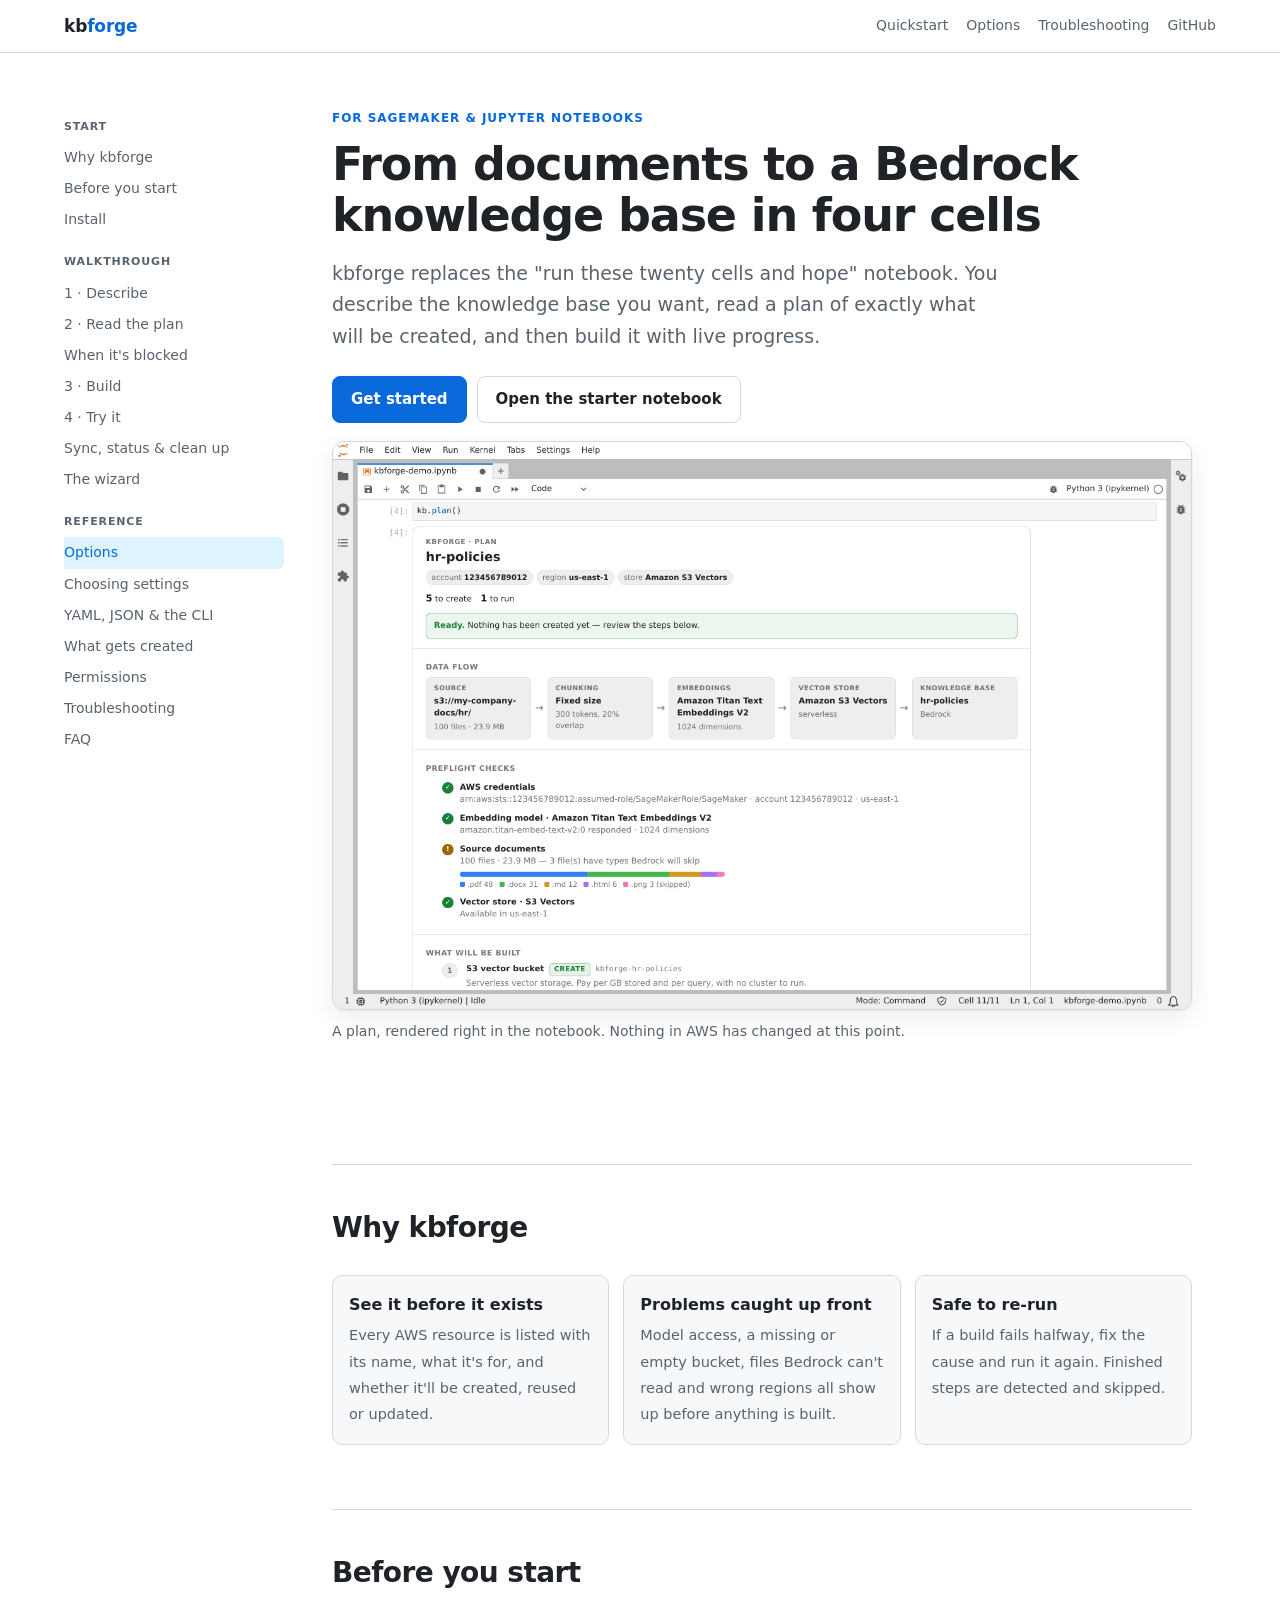
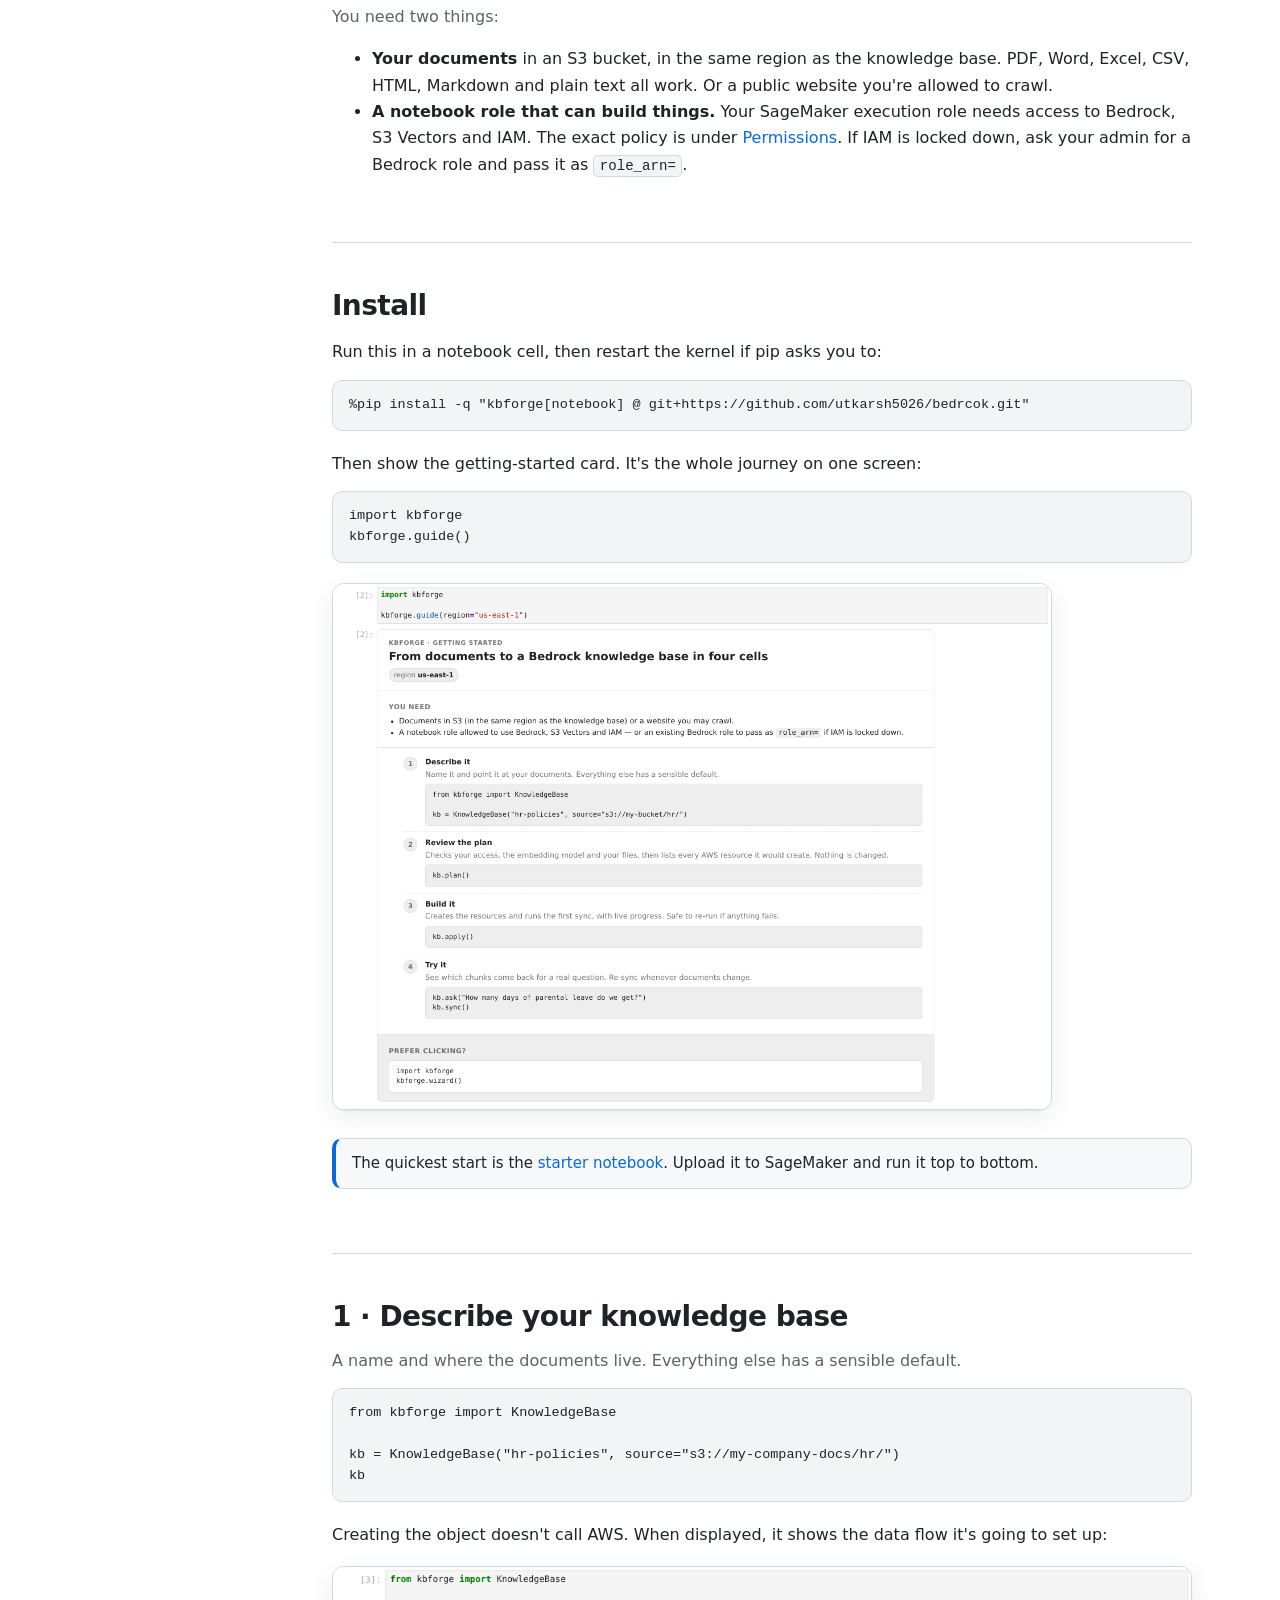
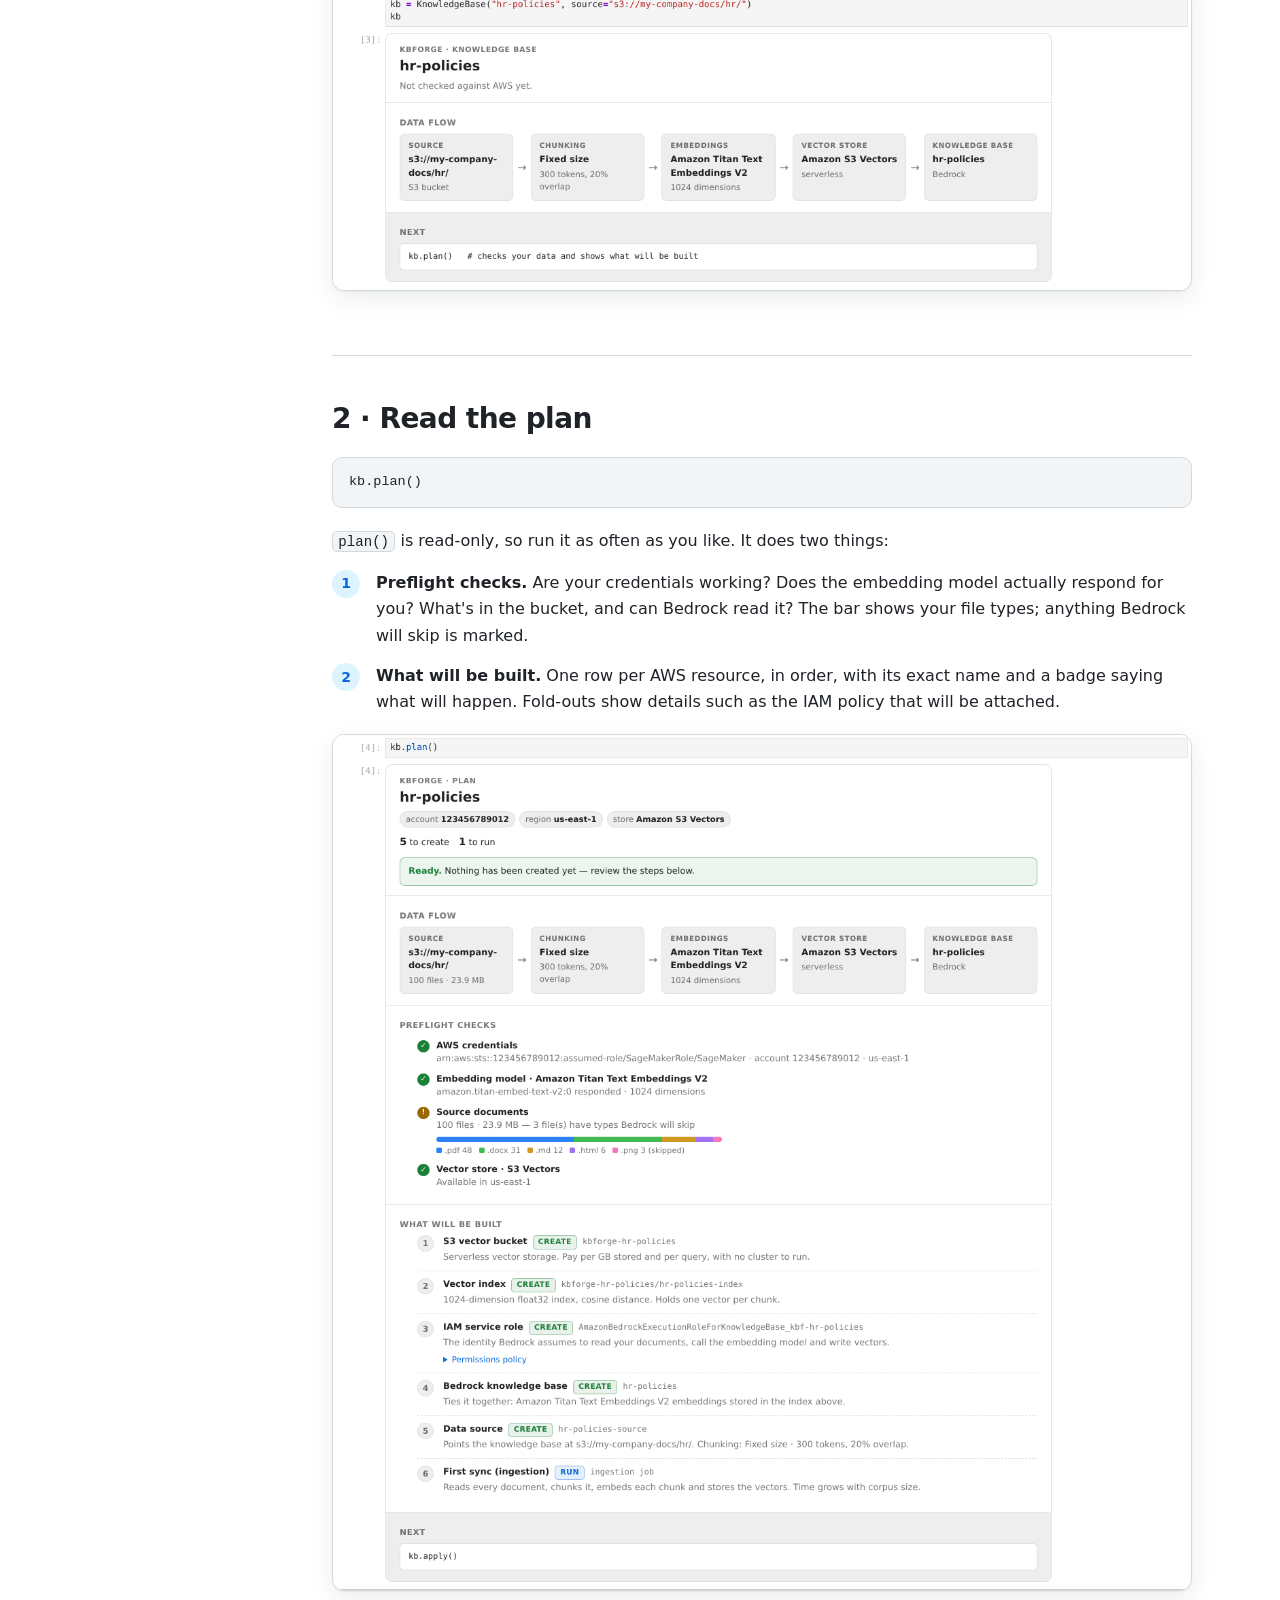
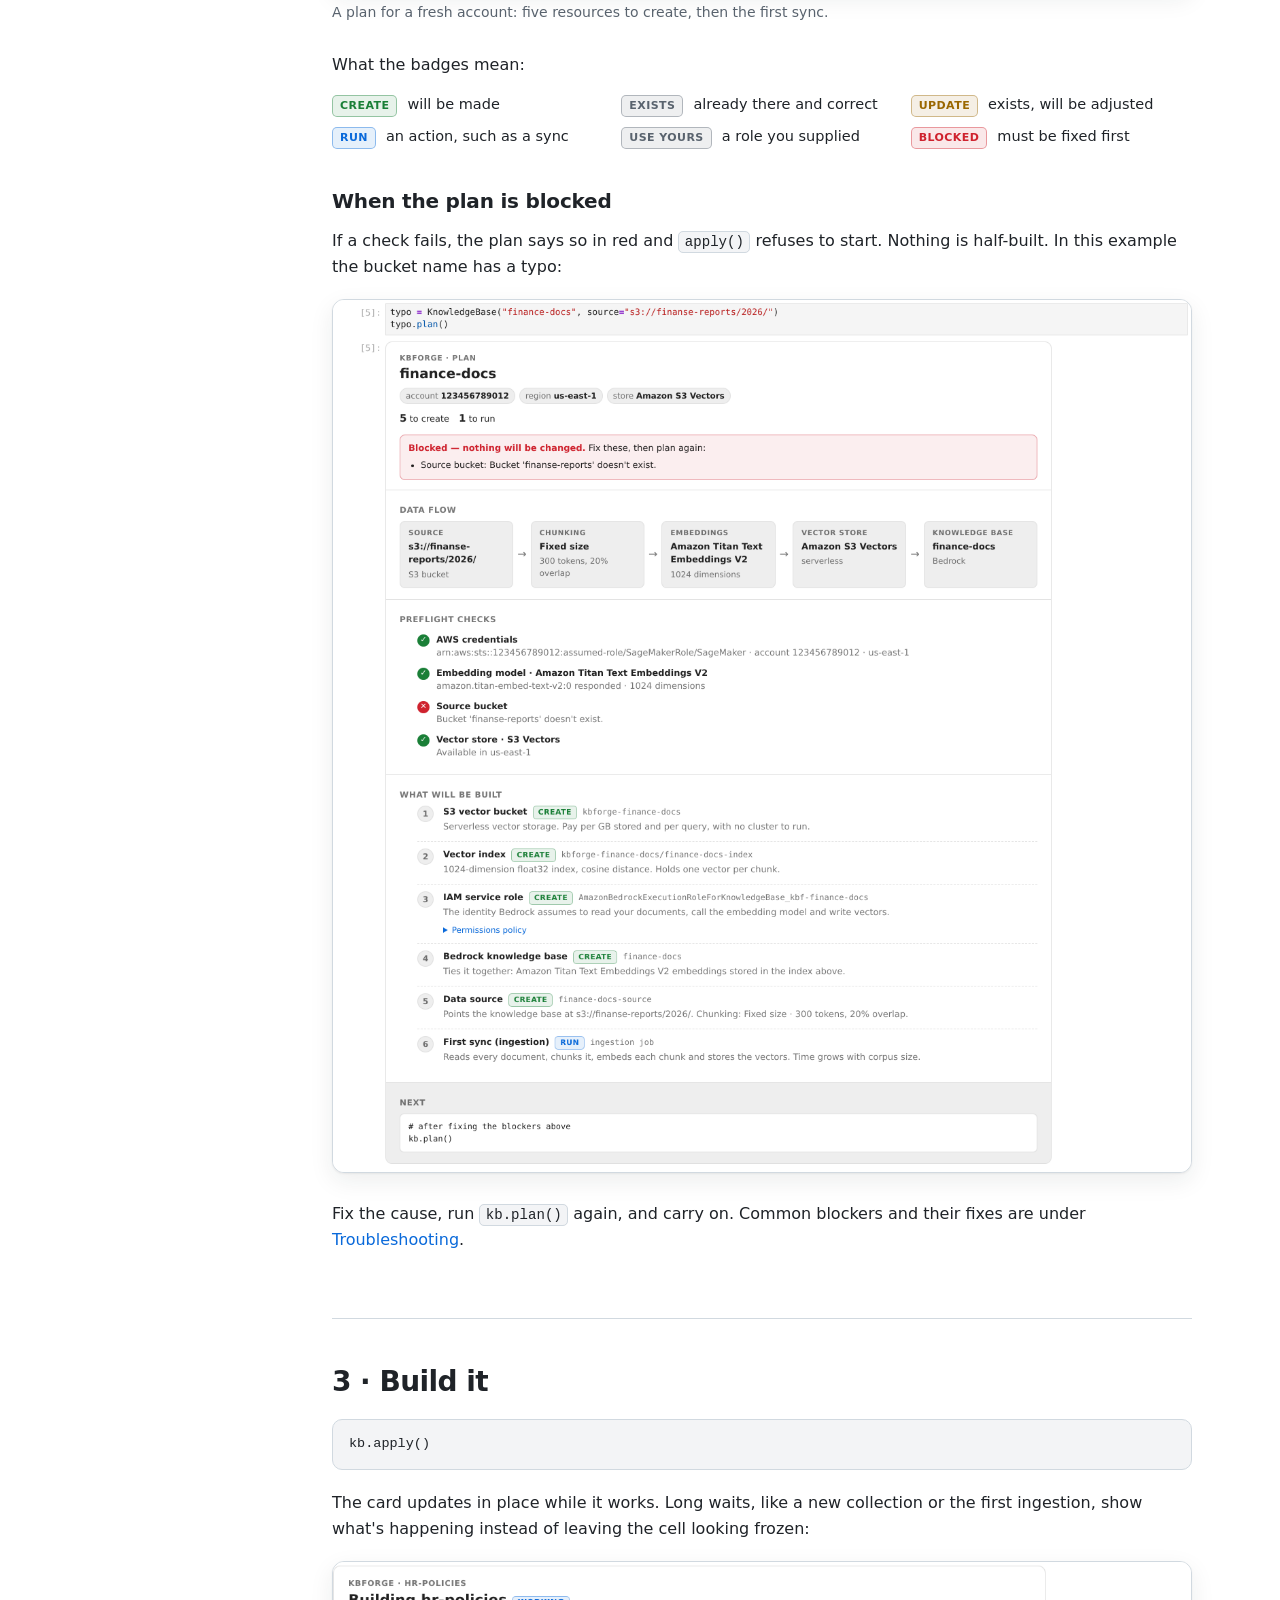
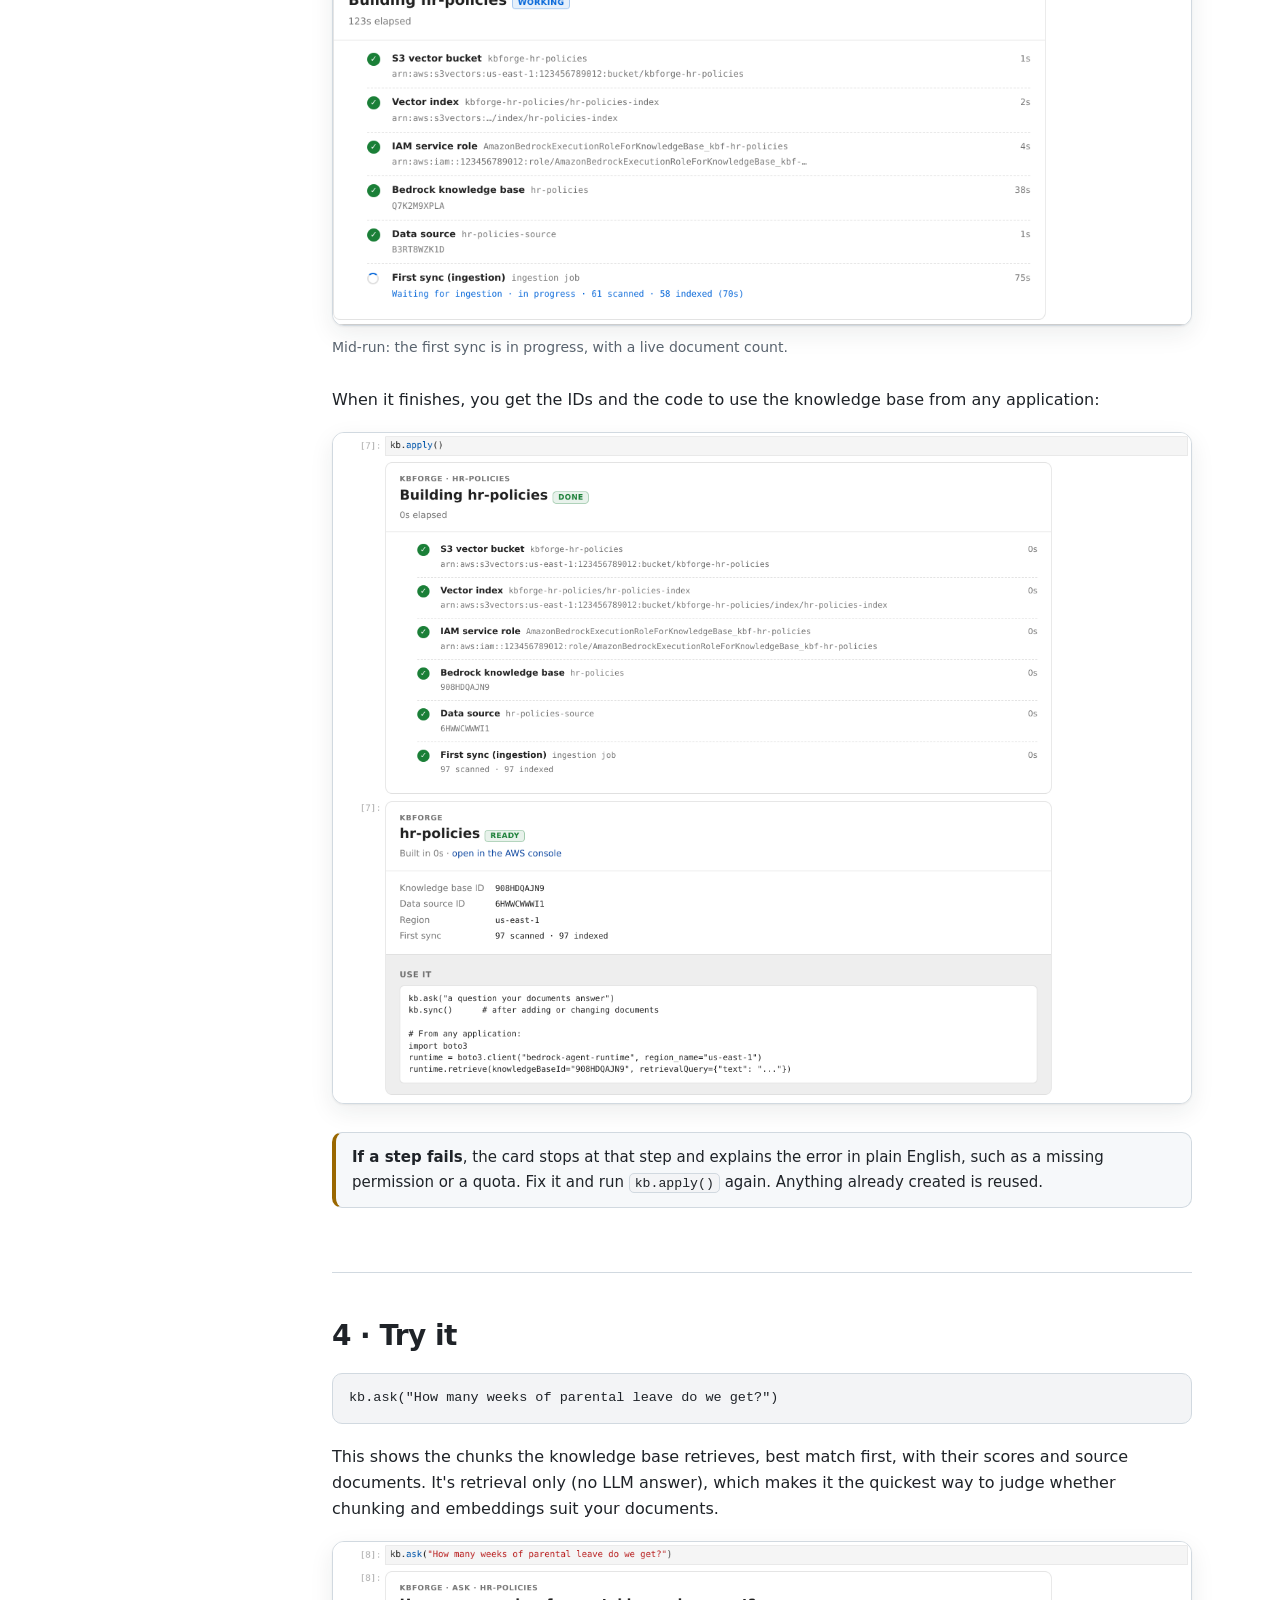
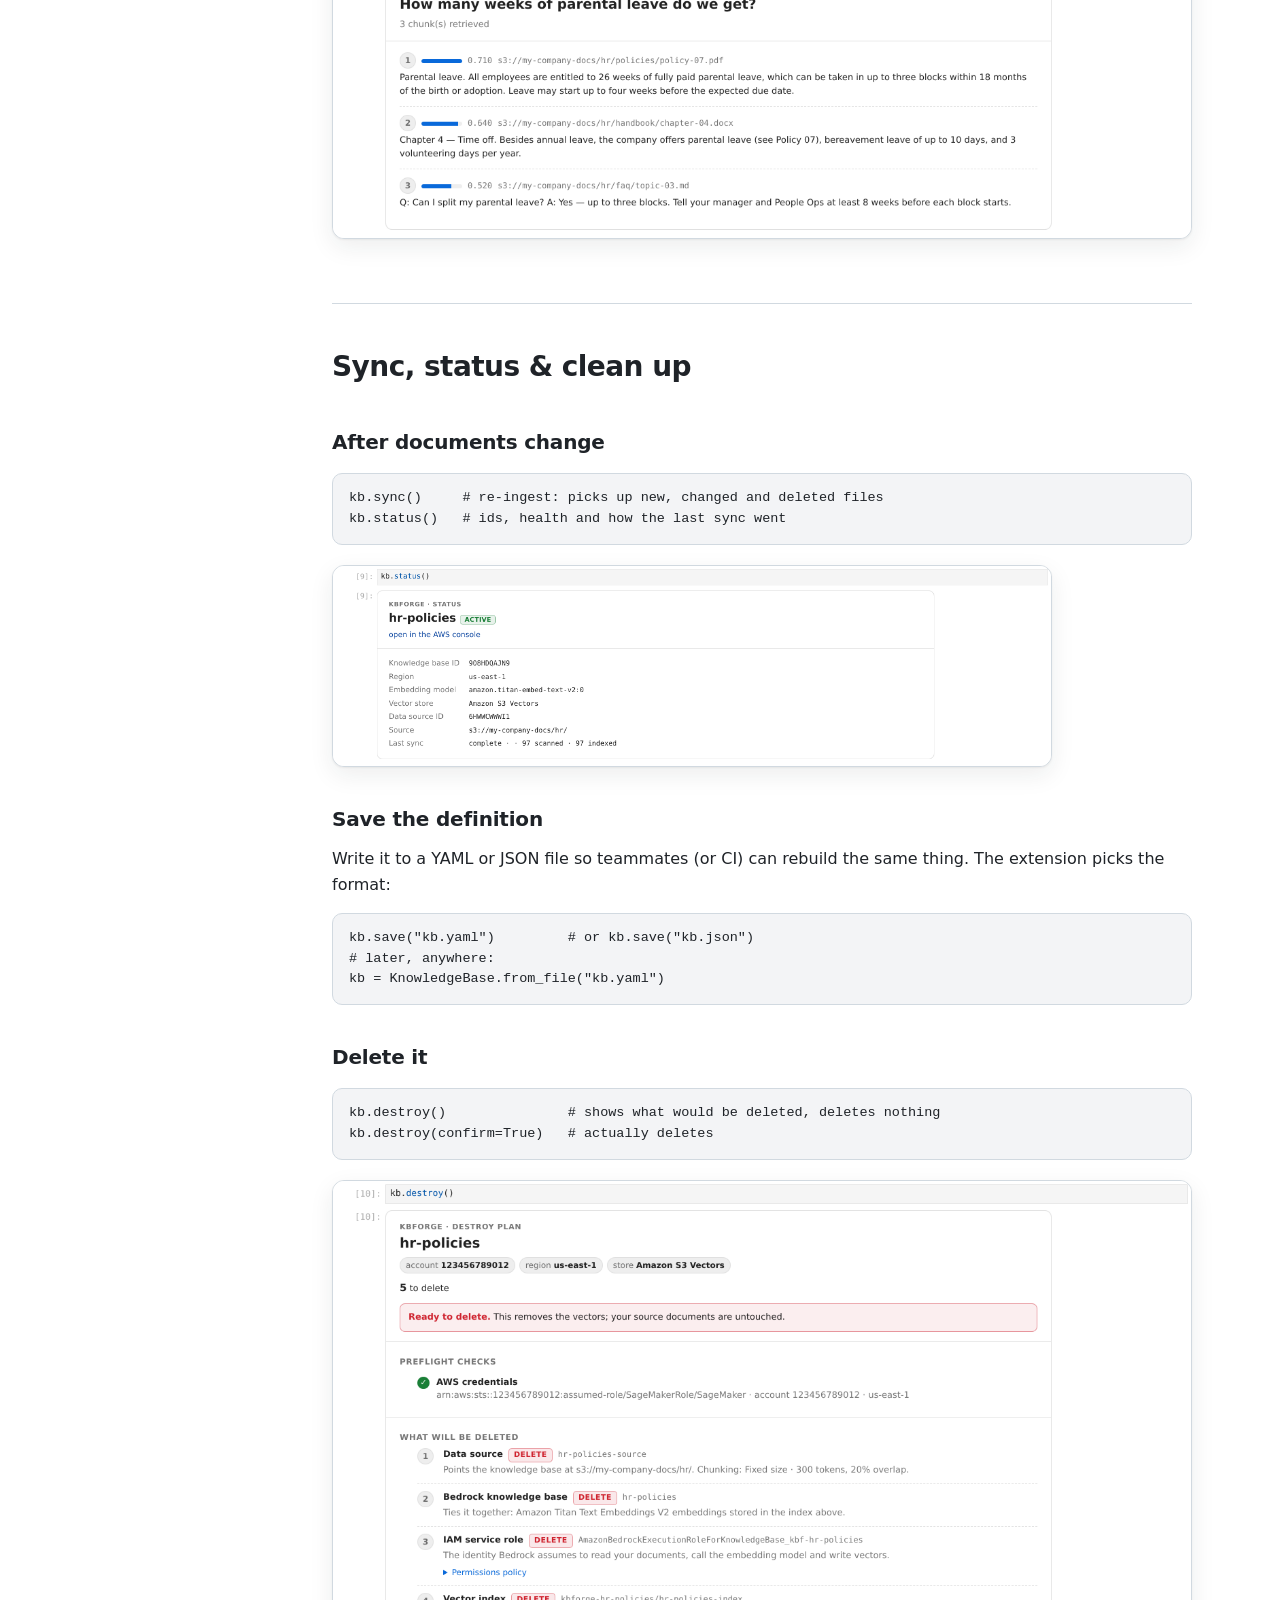
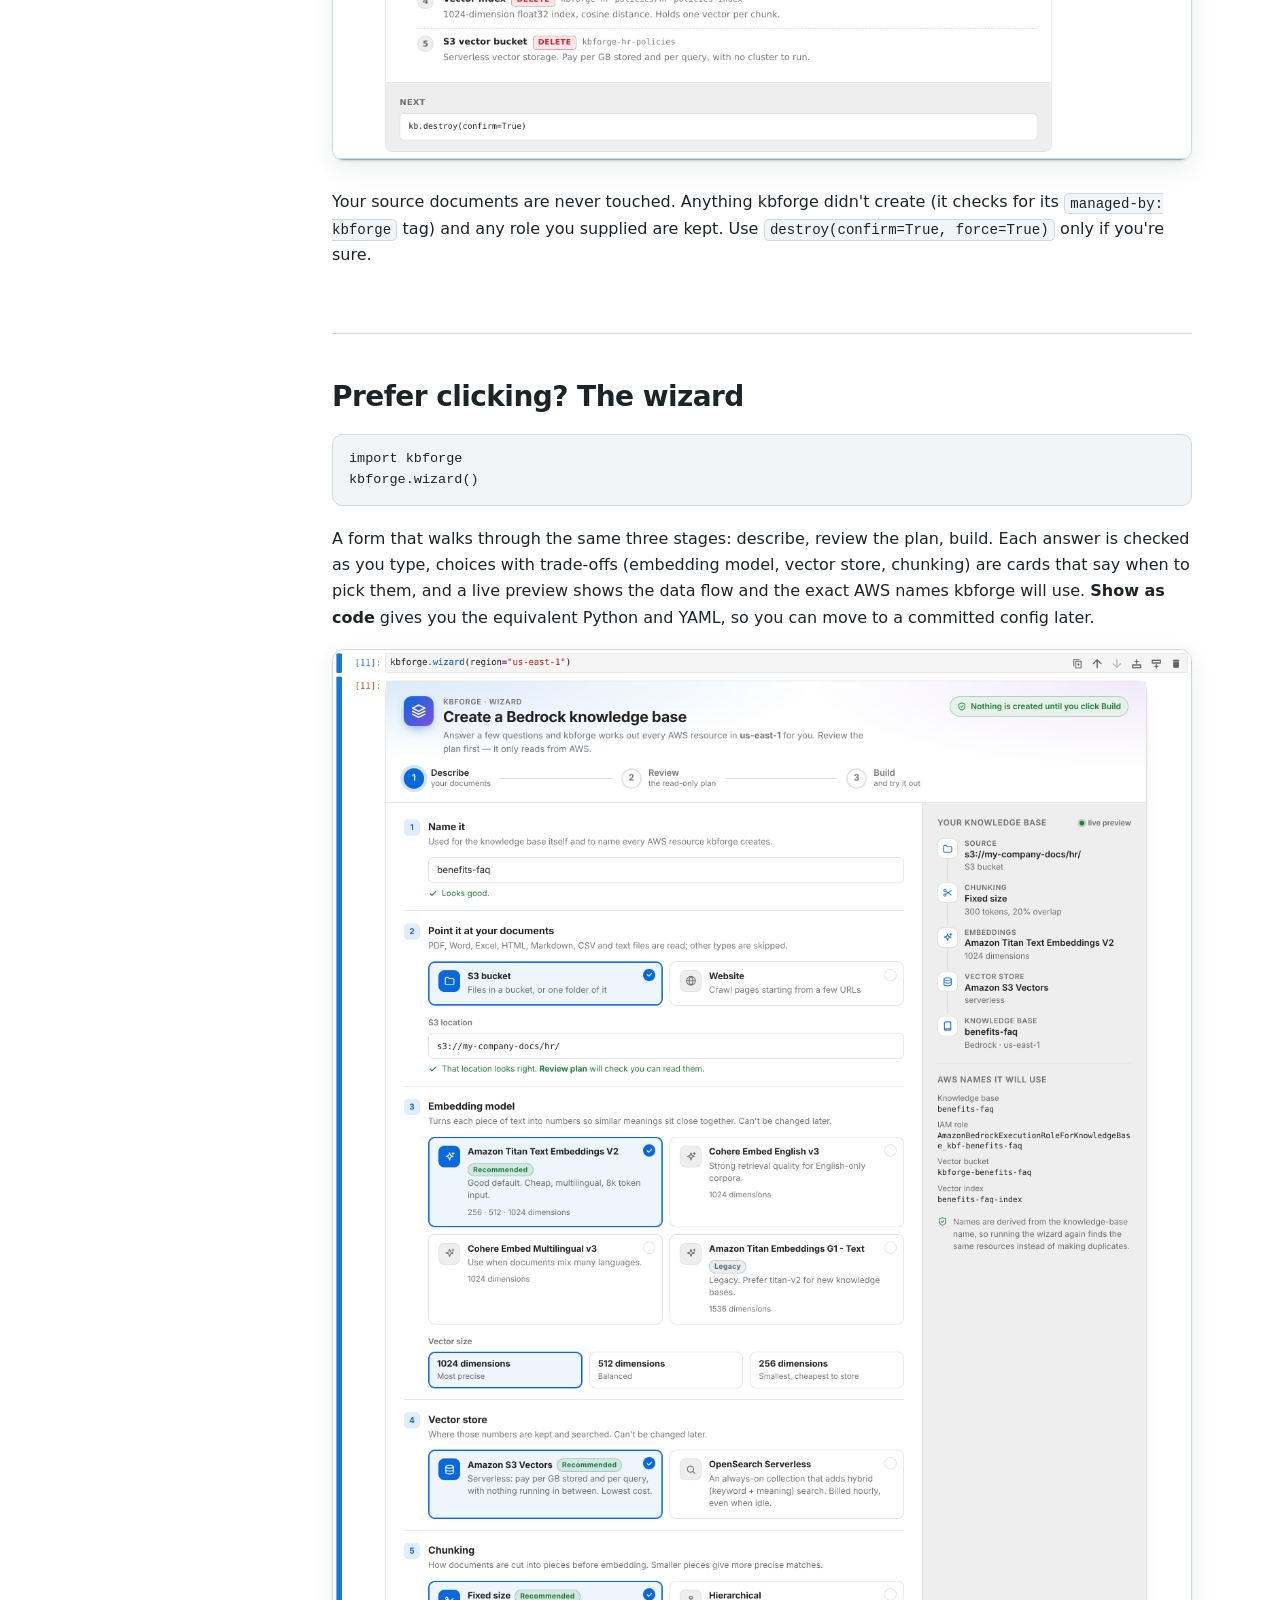
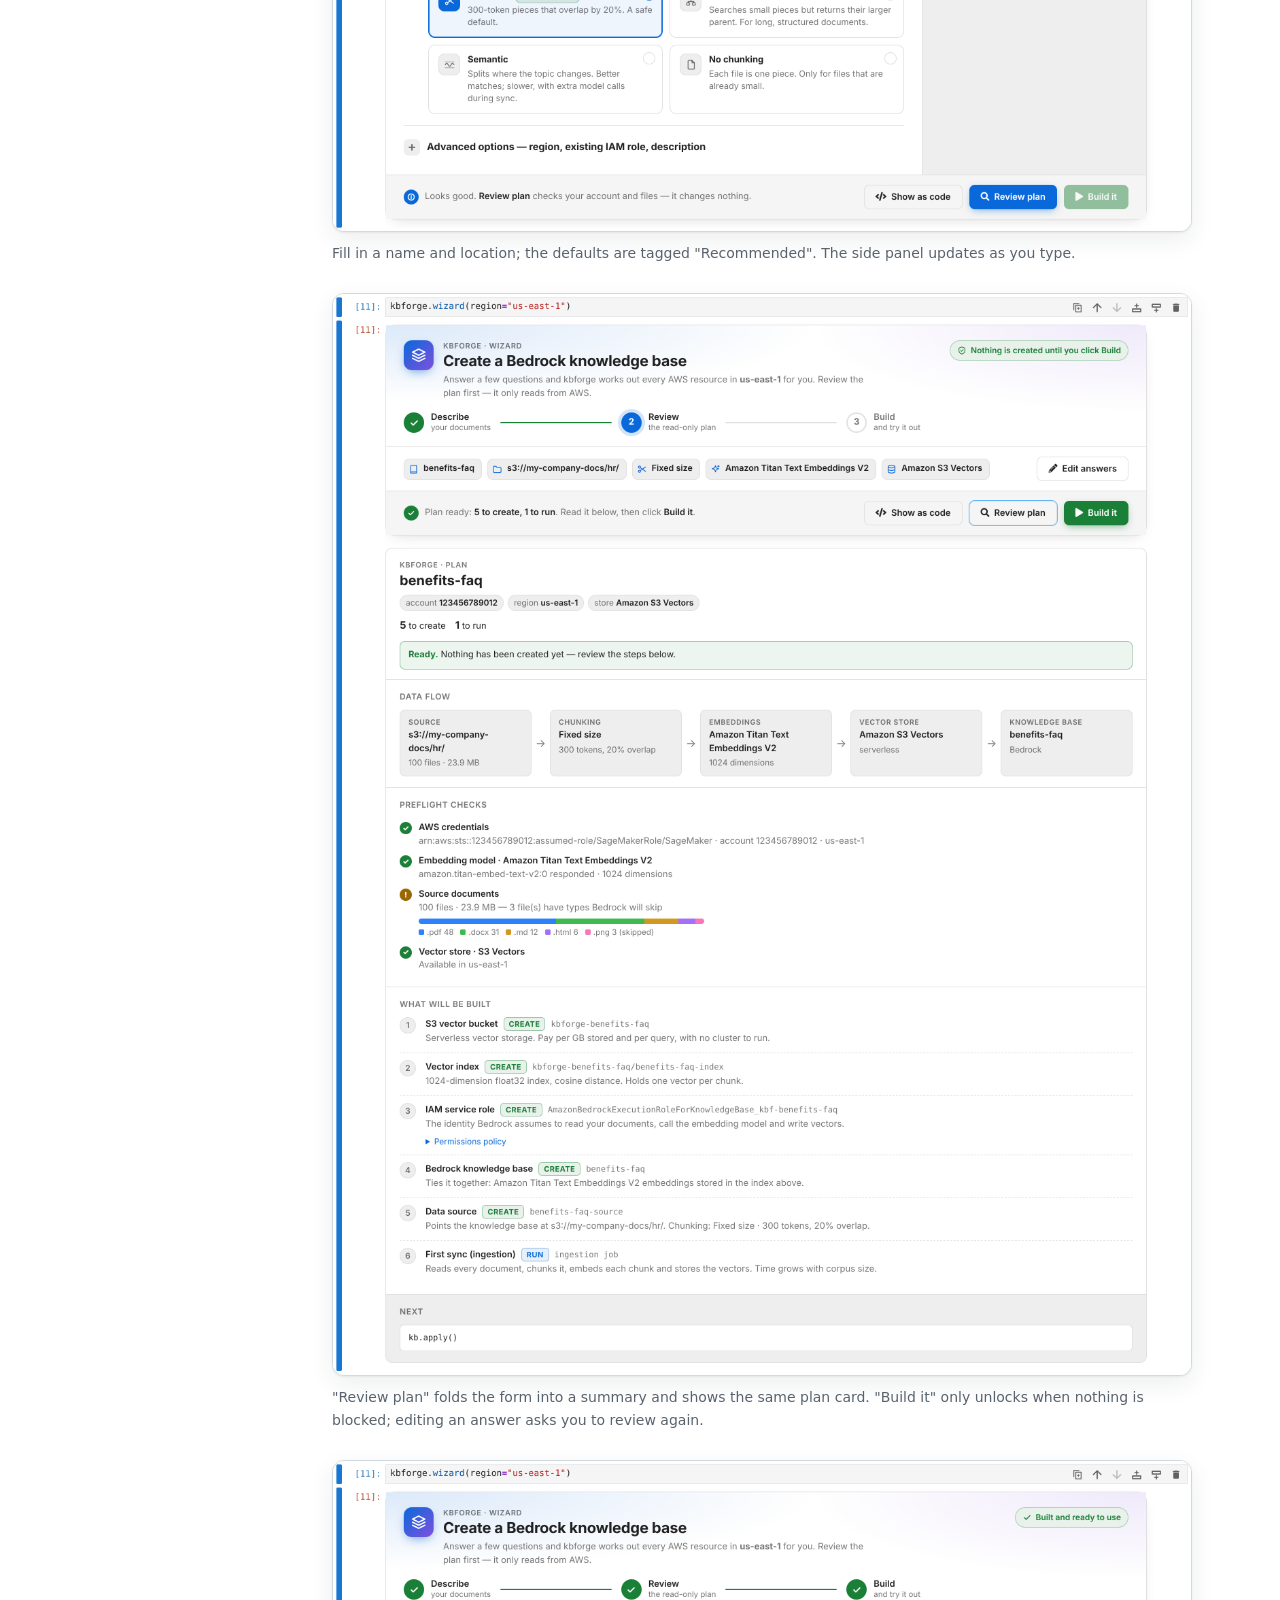
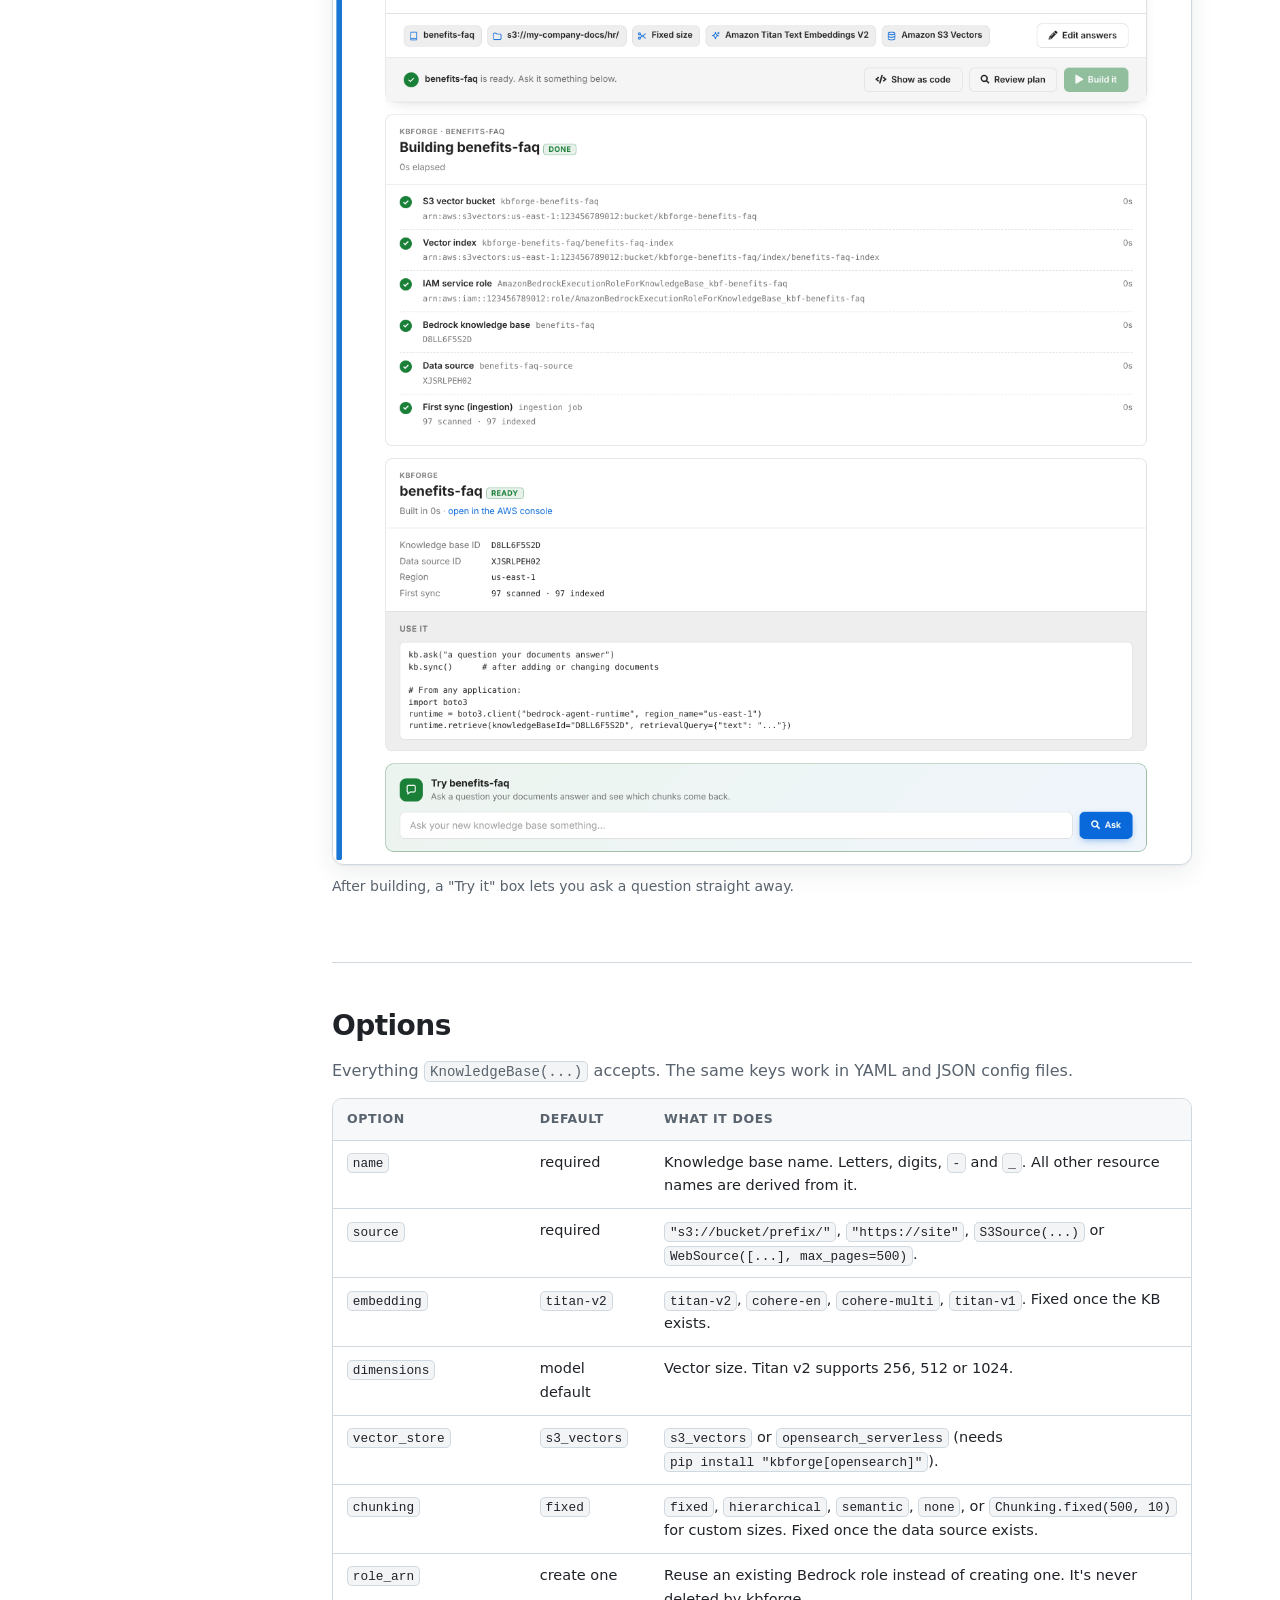
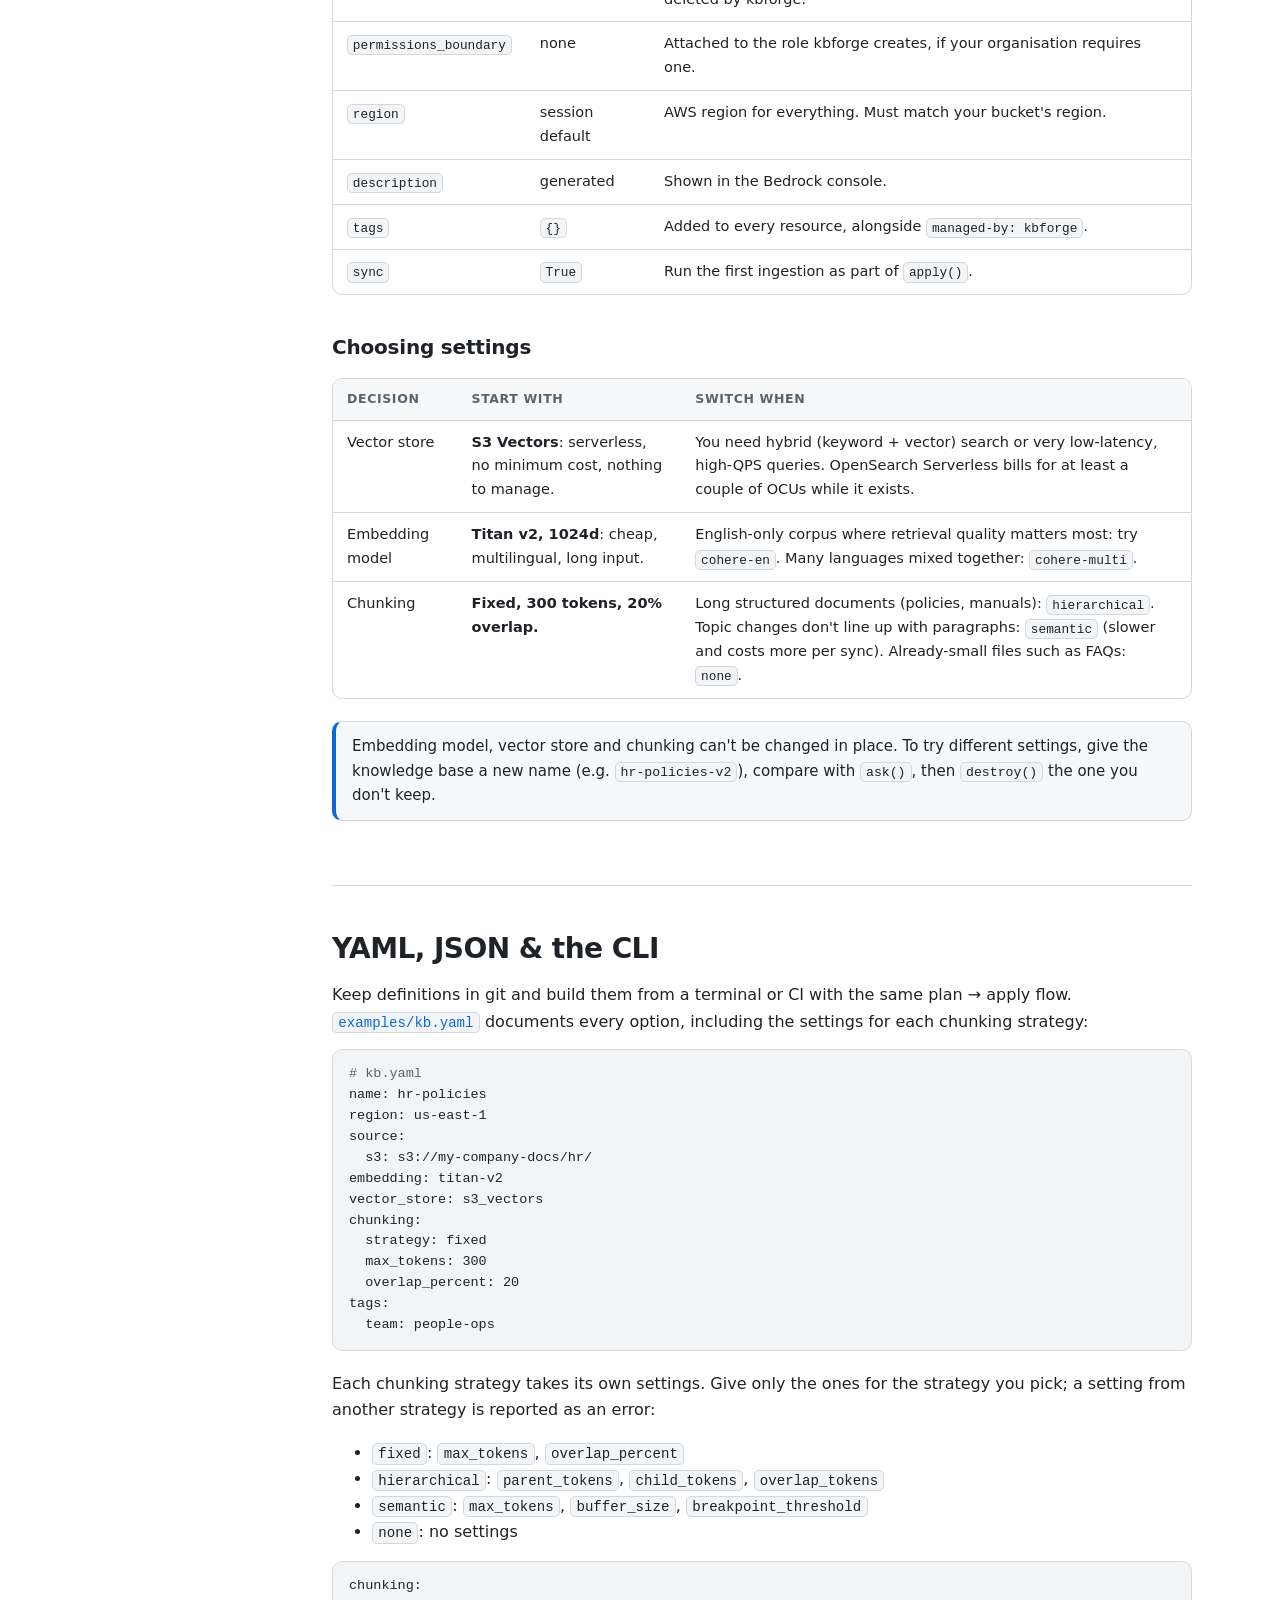
==== docs/index.html @ a35be668 "Add JSON configs and check chunking settings before building Config files: - KnowledgeBase.from_file" ====
<!doctype html>
<html lang="en">
<head>
<meta charset="utf-8">
<meta name="viewport" content="width=device-width, initial-scale=1">
<title>kbforge — Bedrock knowledge bases from a notebook</title>
<meta name="description" content="Go from documents in S3 to an Amazon Bedrock Knowledge Base in a few SageMaker notebook cells, with a readable plan before anything is created.">
<style>
:root {
  --bg: #ffffff; --bg-soft: #f6f8fa; --bg-code: #f3f4f6; --fg: #1f2328; --muted: #59636e;
  --border: #d1d9e0; --accent: #0969da; --accent-soft: #ddf4ff; --green: #1a7f37; --amber: #9a6700; --red: #cf222e;
  --shadow: 0 1px 2px rgba(31,35,40,.06), 0 8px 24px rgba(31,35,40,.08);
  --mono: ui-monospace, SFMono-Regular, Menlo, Consolas, "Liberation Mono", monospace;
  --sans: -apple-system, BlinkMacSystemFont, "Segoe UI", system-ui, "Helvetica Neue", Arial, sans-serif;
}
@media (prefers-color-scheme: dark) {
  :root:not([data-theme="light"]) {
    --bg: #0d1117; --bg-soft: #151b23; --bg-code: #161b22; --fg: #e6edf3; --muted: #9198a1;
    --border: #30363d; --accent: #4493f8; --accent-soft: #121d2f; --green: #3fb950; --amber: #d29922; --red: #f85149;
    --shadow: 0 1px 2px rgba(0,0,0,.4), 0 8px 24px rgba(0,0,0,.35);
  }
}
* { box-sizing: border-box; }
html { scroll-behavior: smooth; scroll-padding-top: 72px; }
body { margin: 0; background: var(--bg); color: var(--fg); font: 16px/1.65 var(--sans); -webkit-font-smoothing: antialiased; }
a { color: var(--accent); text-decoration: none; }
a:hover { text-decoration: underline; }
code { overflow-wrap: anywhere; font-family: var(--mono); font-size: .88em; background: var(--bg-code); padding: .12em .38em; border-radius: 5px; border: 1px solid var(--border); }
pre { position: relative; margin: 14px 0 20px; padding: 14px 16px; background: var(--bg-code); border: 1px solid var(--border); border-radius: 10px; overflow-x: auto; font: 13.5px/1.55 var(--mono); }
pre code { background: none; border: 0; padding: 0; font-size: inherit; overflow-wrap: normal; }
.copy { position: absolute; top: 8px; right: 8px; font: 12px var(--sans); padding: 3px 9px; border-radius: 6px; border: 1px solid var(--border); background: var(--bg); color: var(--muted); cursor: pointer; opacity: 0; transition: opacity .15s; }
pre:hover .copy, .copy:focus { opacity: 1; }
.c { color: var(--muted); }

header.top { position: sticky; top: 0; z-index: 10; background: color-mix(in srgb, var(--bg) 88%, transparent); backdrop-filter: blur(8px); border-bottom: 1px solid var(--border); }
header.top .inner { max-width: 1200px; margin: 0 auto; padding: 12px 24px; display: flex; align-items: center; gap: 16px; }
.brand { font-weight: 700; font-size: 17px; color: var(--fg); letter-spacing: -.01em; }
.brand span { color: var(--accent); }
header.top nav { margin-left: auto; display: flex; gap: 18px; font-size: 14px; }
header.top nav a { color: var(--muted); }

.layout { max-width: 1200px; margin: 0 auto; padding: 0 24px; display: grid; grid-template-columns: 220px minmax(0, 1fr); gap: 48px; }
aside.toc { position: sticky; top: 72px; align-self: start; padding: 28px 0; max-height: calc(100vh - 72px); overflow-y: auto; font-size: 14px; }
aside.toc .label { font-size: 11px; font-weight: 700; letter-spacing: .08em; text-transform: uppercase; color: var(--muted); margin: 18px 0 6px; }
aside.toc a { display: block; padding: 4px 10px; margin-left: -10px; border-radius: 6px; color: var(--muted); }
aside.toc a:hover { background: var(--bg-soft); color: var(--fg); text-decoration: none; }
aside.toc a.active { color: var(--accent); background: var(--accent-soft); }
main { padding: 8px 0 80px; min-width: 0; max-width: 860px; }

.hero { padding: 48px 0 28px; }
.eyebrow { font-size: 12px; font-weight: 700; letter-spacing: .08em; text-transform: uppercase; color: var(--accent); }
.hero h1 { font-size: clamp(32px, 4.4vw, 46px); line-height: 1.12; letter-spacing: -.025em; margin: 10px 0 16px; }
.hero p.lead { font-size: 19px; color: var(--muted); margin: 0 0 24px; max-width: 680px; }
.buttons { display: flex; flex-wrap: wrap; gap: 10px; }
.btn { display: inline-block; padding: 10px 18px; border-radius: 8px; font-weight: 600; font-size: 15px; border: 1px solid var(--border); color: var(--fg); background: var(--bg); }
.btn.primary { background: var(--accent); border-color: var(--accent); color: #fff; }
.btn:hover { text-decoration: none; filter: brightness(1.05); }

h2 { font-size: 28px; letter-spacing: -.02em; margin: 64px 0 8px; padding-top: 8px; border-top: 1px solid var(--border); padding-top: 40px; }
h3 { font-size: 20px; margin: 36px 0 6px; letter-spacing: -.01em; }
p { margin: 10px 0; }
.sub { color: var(--muted); margin-top: 0; }

figure { margin: 18px 0 28px; }
figure a { display: block; border: 1px solid var(--border); border-radius: 12px; overflow: hidden; box-shadow: var(--shadow); background: var(--bg); }
figure img { display: block; width: 100%; height: auto; }
figure.narrow { max-width: 720px; }
figcaption { font-size: 14px; color: var(--muted); margin-top: 10px; }

.why { display: grid; grid-template-columns: repeat(3, minmax(0, 1fr)); gap: 14px; margin: 24px 0 8px; }
.why div { padding: 16px; border: 1px solid var(--border); border-radius: 10px; background: var(--bg-soft); }
.why b { display: block; margin-bottom: 4px; }
.why span { color: var(--muted); font-size: 14.5px; }

.steps-list { counter-reset: s; list-style: none; padding: 0; margin: 16px 0; }
.steps-list > li { counter-increment: s; position: relative; padding-left: 44px; margin: 0 0 14px; }
.steps-list > li::before { content: counter(s); position: absolute; left: 0; top: 0; width: 28px; height: 28px; border-radius: 50%; background: var(--accent-soft); color: var(--accent); font-weight: 700; font-size: 14px; display: flex; align-items: center; justify-content: center; }

.callout { padding: 12px 16px; border-radius: 10px; border: 1px solid var(--border); border-left: 4px solid var(--accent); background: var(--bg-soft); margin: 18px 0; font-size: 15px; }
.callout.warn { border-left-color: var(--amber); }
.callout b { color: var(--fg); }

.table-wrap { overflow-x: auto; margin: 14px 0 22px; border: 1px solid var(--border); border-radius: 10px; }
table { border-collapse: collapse; width: 100%; font-size: 14.5px; }
th, td { text-align: left; padding: 10px 14px; border-bottom: 1px solid var(--border); vertical-align: top; }
th { background: var(--bg-soft); font-size: 12.5px; text-transform: uppercase; letter-spacing: .05em; color: var(--muted); }
tr:last-child td { border-bottom: 0; }
td code { white-space: nowrap; }

.legend { display: grid; grid-template-columns: repeat(auto-fill, minmax(230px, 1fr)); gap: 8px; margin: 14px 0; font-size: 14.5px; }
.legend div { display: flex; gap: 10px; align-items: baseline; }
.badge { display: inline-block; font-size: 11px; font-weight: 700; letter-spacing: .04em; text-transform: uppercase; padding: 1px 7px; border-radius: 5px; color: var(--c); border: 1px solid color-mix(in srgb, var(--c) 40%, transparent); background: color-mix(in srgb, var(--c) 10%, transparent); white-space: nowrap; }

details { border: 1px solid var(--border); border-radius: 10px; padding: 10px 16px; margin: 12px 0; background: var(--bg-soft); }
details summary { cursor: pointer; font-weight: 600; }
details[open] summary { margin-bottom: 8px; }
details pre { background: var(--bg); }

footer { border-top: 1px solid var(--border); color: var(--muted); font-size: 14px; padding: 28px 24px 48px; text-align: center; }

@media (max-width: 960px) {
  .layout { grid-template-columns: minmax(0, 1fr); padding: 0 16px; }
  aside.toc { display: none; }
  header.top .inner { padding: 12px 16px; }
  header.top nav { gap: 12px; }
  .why { grid-template-columns: minmax(0, 1fr); }
}
@media (max-width: 520px) { header.top nav a.opt { display: none; } }
</style>
</head>
<body>

<header class="top">
  <div class="inner">
    <a class="brand" href="#">kb<span>forge</span></a>
    <nav>
      <a href="#quickstart">Quickstart</a>
      <a class="opt" href="#options">Options</a>
      <a class="opt" href="#troubleshooting">Troubleshooting</a>
      <a href="https://github.com/utkarsh5026/bedrcok">GitHub</a>
    </nav>
  </div>
</header>

<div class="layout">
  <aside class="toc" aria-label="Contents">
    <div class="label">Start</div>
    <a href="#why">Why kbforge</a>
    <a href="#before">Before you start</a>
    <a href="#install">Install</a>
    <div class="label">Walkthrough</div>
    <a href="#quickstart">1 · Describe</a>
    <a href="#plan">2 · Read the plan</a>
    <a href="#blocked">When it's blocked</a>
    <a href="#apply">3 · Build</a>
    <a href="#ask">4 · Try it</a>
    <a href="#later">Sync, status &amp; clean up</a>
    <a href="#wizard">The wizard</a>
    <div class="label">Reference</div>
    <a href="#options">Options</a>
    <a href="#choosing">Choosing settings</a>
    <a href="#yaml">YAML, JSON &amp; the CLI</a>
    <a href="#resources">What gets created</a>
    <a href="#permissions">Permissions</a>
    <a href="#troubleshooting">Troubleshooting</a>
    <a href="#faq">FAQ</a>
  </aside>

  <main>
    <section class="hero">
      <div class="eyebrow">For SageMaker &amp; Jupyter notebooks</div>
      <h1>From documents to a Bedrock knowledge base in four cells</h1>
      <p class="lead">kbforge replaces the "run these twenty cells and hope" notebook. You describe the knowledge base you want, read a plan of exactly what will be created, and then build it with live progress.</p>
      <div class="buttons">
        <a class="btn primary" href="#quickstart">Get started</a>
        <a class="btn" href="https://github.com/utkarsh5026/bedrcok/blob/main/notebooks/getting_started.ipynb">Open the starter notebook</a>
      </div>
      <figure>
        <a href="assets/screens/jupyterlab.png"><picture><source media="(prefers-color-scheme: dark)" srcset="assets/screens/jupyterlab-dark.png"><img src="assets/screens/jupyterlab.png" alt="JupyterLab showing a kbforge plan card with the data flow, preflight checks and the list of resources to build" width="2720" height="1800"></picture></a>
        <figcaption>A plan, rendered right in the notebook. Nothing in AWS has changed at this point.</figcaption>
      </figure>
    </section>

    <h2 id="why">Why kbforge</h2>
    <div class="why">
      <div><b>See it before it exists</b><span>Every AWS resource is listed with its name, what it's for, and whether it'll be created, reused or updated.</span></div>
      <div><b>Problems caught up front</b><span>Model access, a missing or empty bucket, files Bedrock can't read and wrong regions all show up before anything is built.</span></div>
      <div><b>Safe to re-run</b><span>If a build fails halfway, fix the cause and run it again. Finished steps are detected and skipped.</span></div>
    </div>

    <h2 id="before">Before you start</h2>
    <p class="sub">You need two things:</p>
    <ul>
      <li><b>Your documents</b> in an S3 bucket, in the same region as the knowledge base. PDF, Word, Excel, CSV, HTML, Markdown and plain text all work. Or a public website you're allowed to crawl.</li>
      <li><b>A notebook role that can build things.</b> Your SageMaker execution role needs access to Bedrock, S3 Vectors and IAM. The exact policy is under <a href="#permissions">Permissions</a>. If IAM is locked down, ask your admin for a Bedrock role and pass it as <code>role_arn=</code>.</li>
    </ul>

    <h2 id="install">Install</h2>
    <p>Run this in a notebook cell, then restart the kernel if pip asks you to:</p>
<pre><code>%pip install -q "kbforge[notebook] @ git+https://github.com/utkarsh5026/bedrcok.git"</code></pre>
    <p>Then show the getting-started card. It's the whole journey on one screen:</p>
<pre><code>import kbforge
kbforge.guide()</code></pre>
    <figure class="narrow">
      <a href="assets/screens/guide.png"><picture><source media="(prefers-color-scheme: dark)" srcset="assets/screens/guide-dark.png"><img src="assets/screens/guide.png" alt="The kbforge getting-started card listing four steps with code" loading="lazy" width="2524" height="1846"></picture></a>
    </figure>
    <div class="callout">The quickest start is the <a href="https://github.com/utkarsh5026/bedrcok/blob/main/notebooks/getting_started.ipynb">starter notebook</a>. Upload it to SageMaker and run it top to bottom.</div>

    <h2 id="quickstart">1 · Describe your knowledge base</h2>
    <p class="sub">A name and where the documents live. Everything else has a sensible default.</p>
<pre><code>from kbforge import KnowledgeBase

kb = KnowledgeBase("hr-policies", source="s3://my-company-docs/hr/")
kb</code></pre>
    <p>Creating the object doesn't call AWS. When displayed, it shows the data flow it's going to set up:</p>
    <figure>
      <a href="assets/screens/describe.png"><picture><source media="(prefers-color-scheme: dark)" srcset="assets/screens/describe-dark.png"><img src="assets/screens/describe.png" alt="A card showing the data flow: source, chunking, embeddings, vector store, knowledge base" loading="lazy" width="2524" height="950"></picture></a>
    </figure>

    <h2 id="plan">2 · Read the plan</h2>
<pre><code>kb.plan()</code></pre>
    <p><code>plan()</code> is read-only, so run it as often as you like. It does two things:</p>
    <ol class="steps-list">
      <li><b>Preflight checks.</b> Are your credentials working? Does the embedding model actually respond for you? What's in the bucket, and can Bedrock read it? The bar shows your file types; anything Bedrock will skip is marked.</li>
      <li><b>What will be built.</b> One row per AWS resource, in order, with its exact name and a badge saying what will happen. Fold-outs show details such as the IAM policy that will be attached.</li>
    </ol>
    <figure>
      <a href="assets/screens/plan.png"><picture><source media="(prefers-color-scheme: dark)" srcset="assets/screens/plan-dark.png"><img src="assets/screens/plan.png" alt="Full plan card: summary, data flow, four preflight checks and six numbered steps with CREATE and RUN badges" loading="lazy" width="2524" height="2516"></picture></a>
      <figcaption>A plan for a fresh account: five resources to create, then the first sync.</figcaption>
    </figure>
    <p>What the badges mean:</p>
    <div class="legend">
      <div><span class="badge" style="--c:var(--green)">create</span> will be made</div>
      <div><span class="badge" style="--c:var(--muted)">exists</span> already there and correct</div>
      <div><span class="badge" style="--c:var(--amber)">update</span> exists, will be adjusted</div>
      <div><span class="badge" style="--c:var(--accent)">run</span> an action, such as a sync</div>
      <div><span class="badge" style="--c:var(--muted)">use yours</span> a role you supplied</div>
      <div><span class="badge" style="--c:var(--red)">blocked</span> must be fixed first</div>
    </div>

    <h3 id="blocked">When the plan is blocked</h3>
    <p>If a check fails, the plan says so in red and <code>apply()</code> refuses to start. Nothing is half-built. In this example the bucket name has a typo:</p>
    <figure>
      <a href="assets/screens/blocked.png"><picture><source media="(prefers-color-scheme: dark)" srcset="assets/screens/blocked-dark.png"><img src="assets/screens/blocked.png" alt="A plan with a red Blocked banner: the source bucket finanse-reports doesn't exist" loading="lazy" width="2524" height="2566"></picture></a>
    </figure>
    <p>Fix the cause, run <code>kb.plan()</code> again, and carry on. Common blockers and their fixes are under <a href="#troubleshooting">Troubleshooting</a>.</p>

    <h2 id="apply">3 · Build it</h2>
<pre><code>kb.apply()</code></pre>
    <p>The card updates in place while it works. Long waits, like a new collection or the first ingestion, show what's happening instead of leaving the cell looking frozen:</p>
    <figure>
      <a href="assets/screens/progress.png"><picture><source media="(prefers-color-scheme: dark)" srcset="assets/screens/progress-dark.png"><img src="assets/screens/progress.png" alt="Progress card mid-run: five steps done with timings, the ingestion step spinning with a live status line" loading="lazy" width="2360" height="1000"></picture></a>
      <figcaption>Mid-run: the first sync is in progress, with a live document count.</figcaption>
    </figure>
    <p>When it finishes, you get the IDs and the code to use the knowledge base from any application:</p>
    <figure>
      <a href="assets/screens/apply.png"><picture><source media="(prefers-color-scheme: dark)" srcset="assets/screens/apply-dark.png"><img src="assets/screens/apply.png" alt="Finished build: all six steps ticked, then a Ready card with the knowledge base ID, data source ID and example code" loading="lazy" width="2524" height="1972"></picture></a>
    </figure>
    <div class="callout warn"><b>If a step fails</b>, the card stops at that step and explains the error in plain English, such as a missing permission or a quota. Fix it and run <code>kb.apply()</code> again. Anything already created is reused.</div>

    <h2 id="ask">4 · Try it</h2>
<pre><code>kb.ask("How many weeks of parental leave do we get?")</code></pre>
    <p>This shows the chunks the knowledge base retrieves, best match first, with their scores and source documents. It's retrieval only (no LLM answer), which makes it the quickest way to judge whether chunking and embeddings suit your documents.</p>
    <figure>
      <a href="assets/screens/ask.png"><picture><source media="(prefers-color-scheme: dark)" srcset="assets/screens/ask-dark.png"><img src="assets/screens/ask.png" alt="Three retrieved chunks with relevance bars, scores and the S3 path of each source document" loading="lazy" width="2524" height="870"></picture></a>
    </figure>

    <h2 id="later">Sync, status &amp; clean up</h2>
    <h3>After documents change</h3>
<pre><code>kb.sync()     # re-ingest: picks up new, changed and deleted files
kb.status()   # ids, health and how the last sync went</code></pre>
    <figure class="narrow">
      <a href="assets/screens/status.png"><picture><source media="(prefers-color-scheme: dark)" srcset="assets/screens/status-dark.png"><img src="assets/screens/status.png" alt="Status card: knowledge base ID, region, embedding model, vector store, data source and last sync" loading="lazy" width="2524" height="704"></picture></a>
    </figure>
    <h3>Save the definition</h3>
    <p>Write it to a YAML or JSON file so teammates (or CI) can rebuild the same thing. The extension picks the format:</p>
<pre><code>kb.save("kb.yaml")         # or kb.save("kb.json")
# later, anywhere:
kb = KnowledgeBase.from_file("kb.yaml")</code></pre>
    <h3>Delete it</h3>
<pre><code>kb.destroy()               # shows what would be deleted, deletes nothing
kb.destroy(confirm=True)   # actually deletes</code></pre>
    <figure>
      <a href="assets/screens/destroy.png"><picture><source media="(prefers-color-scheme: dark)" srcset="assets/screens/destroy-dark.png"><img src="assets/screens/destroy.png" alt="Destroy plan listing the data source, knowledge base, role, index and vector bucket in deletion order" loading="lazy" width="2524" height="1704"></picture></a>
    </figure>
    <p>Your source documents are never touched. Anything kbforge didn't create (it checks for its <code>managed-by: kbforge</code> tag) and any role you supplied are kept. Use <code>destroy(confirm=True, force=True)</code> only if you're sure.</p>

    <h2 id="wizard">Prefer clicking? The wizard</h2>
<pre><code>import kbforge
kbforge.wizard()</code></pre>
    <p>A form that walks through the same three stages: describe, review the plan, build. Each answer is checked as you type, choices with trade-offs (embedding model, vector store, chunking) are cards that say when to pick them, and a live preview shows the data flow and the exact AWS names kbforge will use. <b>Show as code</b> gives you the equivalent Python and YAML, so you can move to a committed config later.</p>
    <figure>
      <a href="assets/screens/wizard-form.png"><picture><source media="(prefers-color-scheme: dark)" srcset="assets/screens/wizard-form-dark.png"><img src="assets/screens/wizard-form.png" alt="The wizard: a stepper header, numbered sections with option cards for documents, embedding model, vector store and chunking, and a live preview panel on the right" loading="lazy" width="2524" height="3474"></picture></a>
      <figcaption>Fill in a name and location; the defaults are tagged "Recommended". The side panel updates as you type.</figcaption>
    </figure>
    <figure>
      <a href="assets/screens/wizard-plan.png"><picture><source media="(prefers-color-scheme: dark)" srcset="assets/screens/wizard-plan-dark.png"><img src="assets/screens/wizard-plan.png" alt="The wizard after clicking Review plan: the form folds into a one-line summary and the plan card appears below, with Build it enabled" loading="lazy" width="2524" height="3178"></picture></a>
      <figcaption>"Review plan" folds the form into a summary and shows the same plan card. "Build it" only unlocks when nothing is blocked; editing an answer asks you to review again.</figcaption>
    </figure>
    <figure>
      <a href="assets/screens/wizard-built.png"><picture><source media="(prefers-color-scheme: dark)" srcset="assets/screens/wizard-built-dark.png"><img src="assets/screens/wizard-built.png" alt="The wizard after building: every stage ticked, the progress card, the ready card and a Try it box for asking questions" loading="lazy" width="2524" height="2952"></picture></a>
      <figcaption>After building, a "Try it" box lets you ask a question straight away.</figcaption>
    </figure>

    <h2 id="options">Options</h2>
    <p class="sub">Everything <code>KnowledgeBase(...)</code> accepts. The same keys work in YAML and JSON config files.</p>
    <div class="table-wrap"><table>
      <thead><tr><th>Option</th><th>Default</th><th>What it does</th></tr></thead>
      <tbody>
        <tr><td><code>name</code></td><td>required</td><td>Knowledge base name. Letters, digits, <code>-</code> and <code>_</code>. All other resource names are derived from it.</td></tr>
        <tr><td><code>source</code></td><td>required</td><td><code>"s3://bucket/prefix/"</code>, <code>"https://site"</code>, <code>S3Source(...)</code> or <code>WebSource([...], max_pages=500)</code>.</td></tr>
        <tr><td><code>embedding</code></td><td><code>titan-v2</code></td><td><code>titan-v2</code>, <code>cohere-en</code>, <code>cohere-multi</code>, <code>titan-v1</code>. Fixed once the KB exists.</td></tr>
        <tr><td><code>dimensions</code></td><td>model default</td><td>Vector size. Titan v2 supports 256, 512 or 1024.</td></tr>
        <tr><td><code>vector_store</code></td><td><code>s3_vectors</code></td><td><code>s3_vectors</code> or <code>opensearch_serverless</code> (needs <code>pip install "kbforge[opensearch]"</code>).</td></tr>
        <tr><td><code>chunking</code></td><td><code>fixed</code></td><td><code>fixed</code>, <code>hierarchical</code>, <code>semantic</code>, <code>none</code>, or <code>Chunking.fixed(500, 10)</code> for custom sizes. Fixed once the data source exists.</td></tr>
        <tr><td><code>role_arn</code></td><td>create one</td><td>Reuse an existing Bedrock role instead of creating one. It's never deleted by kbforge.</td></tr>
        <tr><td><code>permissions_boundary</code></td><td>none</td><td>Attached to the role kbforge creates, if your organisation requires one.</td></tr>
        <tr><td><code>region</code></td><td>session default</td><td>AWS region for everything. Must match your bucket's region.</td></tr>
        <tr><td><code>description</code></td><td>generated</td><td>Shown in the Bedrock console.</td></tr>
        <tr><td><code>tags</code></td><td><code>{}</code></td><td>Added to every resource, alongside <code>managed-by: kbforge</code>.</td></tr>
        <tr><td><code>sync</code></td><td><code>True</code></td><td>Run the first ingestion as part of <code>apply()</code>.</td></tr>
      </tbody>
    </table></div>

    <h3 id="choosing">Choosing settings</h3>
    <div class="table-wrap"><table>
      <thead><tr><th>Decision</th><th>Start with</th><th>Switch when</th></tr></thead>
      <tbody>
        <tr><td>Vector store</td><td><b>S3 Vectors</b>: serverless, no minimum cost, nothing to manage.</td><td>You need hybrid (keyword + vector) search or very low-latency, high-QPS queries. OpenSearch Serverless bills for at least a couple of OCUs while it exists.</td></tr>
        <tr><td>Embedding model</td><td><b>Titan v2, 1024d</b>: cheap, multilingual, long input.</td><td>English-only corpus where retrieval quality matters most: try <code>cohere-en</code>. Many languages mixed together: <code>cohere-multi</code>.</td></tr>
        <tr><td>Chunking</td><td><b>Fixed, 300 tokens, 20% overlap.</b></td><td>Long structured documents (policies, manuals): <code>hierarchical</code>. Topic changes don't line up with paragraphs: <code>semantic</code> (slower and costs more per sync). Already-small files such as FAQs: <code>none</code>.</td></tr>
      </tbody>
    </table></div>
    <div class="callout">Embedding model, vector store and chunking can't be changed in place. To try different settings, give the knowledge base a new name (e.g. <code>hr-policies-v2</code>), compare with <code>ask()</code>, then <code>destroy()</code> the one you don't keep.</div>

    <h2 id="yaml">YAML, JSON &amp; the CLI</h2>
    <p>Keep definitions in git and build them from a terminal or CI with the same plan → apply flow. <a href="https://github.com/utkarsh5026/bedrcok/blob/main/examples/kb.yaml"><code>examples/kb.yaml</code></a> documents every option, including the settings for each chunking strategy:</p>
<pre><code><span class="c"># kb.yaml</span>
name: hr-policies
region: us-east-1
source:
  s3: s3://my-company-docs/hr/
embedding: titan-v2
vector_store: s3_vectors
chunking:
  strategy: fixed
  max_tokens: 300
  overlap_percent: 20
tags:
  team: people-ops</code></pre>
    <p>Each chunking strategy takes its own settings. Give only the ones for the strategy you pick; a setting from another strategy is reported as an error:</p>
    <ul>
      <li><code>fixed</code>: <code>max_tokens</code>, <code>overlap_percent</code></li>
      <li><code>hierarchical</code>: <code>parent_tokens</code>, <code>child_tokens</code>, <code>overlap_tokens</code></li>
      <li><code>semantic</code>: <code>max_tokens</code>, <code>buffer_size</code>, <code>breakpoint_threshold</code></li>
      <li><code>none</code>: no settings</li>
    </ul>
<pre><code>chunking:
  strategy: hierarchical
  parent_tokens: 1500
  child_tokens: 300
  overlap_tokens: 60</code></pre>
    <p>Prefer JSON? Use the same keys in a <code>.json</code> file (see <a href="https://github.com/utkarsh5026/bedrcok/blob/main/examples/kb.json"><code>examples/kb.json</code></a>); every command below accepts either.</p>
<pre><code>{
  "name": "hr-policies",
  "source": {"s3": "s3://my-company-docs/hr/"},
  "chunking": {"strategy": "semantic", "max_tokens": 300, "buffer_size": 0, "breakpoint_threshold": 95}
}</code></pre>
<pre><code>kbforge init                      <span class="c"># write a starter kb.yaml (kbforge init kb.json for JSON)</span>
kbforge plan kb.yaml              <span class="c"># checks + what would be built</span>
kbforge apply kb.yaml             <span class="c"># asks before changing anything (-y to skip)</span>
kbforge ask kb.yaml "question"
kbforge sync kb.yaml
kbforge status kb.yaml
kbforge destroy kb.yaml
kbforge models                    <span class="c"># supported embedding models</span></code></pre>
    <figure class="narrow">
      <a href="assets/screens/cli-plan.png"><img src="assets/screens/cli-plan.png" alt="Terminal output of kbforge plan: preflight checks with ticks and a colour-coded list of steps" loading="lazy" width="1760" height="1114"></a>
    </figure>
    <p><code>kbforge plan</code> exits with code 2 when the plan is blocked, so CI can stop early.</p>

    <h2 id="resources">What gets created</h2>
    <p class="sub">For a knowledge base named <code>hr-policies</code> using S3 Vectors:</p>
    <div class="table-wrap"><table>
      <thead><tr><th>Resource</th><th>Name</th><th>Notes</th></tr></thead>
      <tbody>
        <tr><td>S3 vector bucket</td><td><code>kbforge-hr-policies</code></td><td>Holds the index.</td></tr>
        <tr><td>Vector index</td><td><code>hr-policies-index</code></td><td>float32, cosine. Bedrock's text/metadata keys are marked non-filterable to avoid the 2 KB metadata limit.</td></tr>
        <tr><td>IAM role</td><td><code>AmazonBedrockExecutionRoleForKnowledgeBase_kbf-hr-policies</code></td><td>Trusted only by Bedrock in your account. Can invoke the one embedding model, read the source bucket and use this index.</td></tr>
        <tr><td>Knowledge base</td><td><code>hr-policies</code></td><td></td></tr>
        <tr><td>Data source</td><td><code>hr-policies-source</code></td><td>Deletion policy <code>DELETE</code>: removing it also removes its vectors.</td></tr>
      </tbody>
    </table></div>
    <p>With OpenSearch Serverless, the vector bucket and index are replaced by encryption and network policies, a collection, a data access policy (for the Bedrock role and you) and a k-NN index. Names are deterministic, so running the same definition twice finds the same resources and there's no state file to lose.</p>

    <h2 id="permissions">Permissions for your notebook role</h2>
    <p>The SageMaker execution role (or whoever runs kbforge) needs the policy below. Replace <code>YOUR-DOCUMENTS-BUCKET</code>. The IAM statements are scoped to roles whose names start with <code>AmazonBedrockExecutionRoleForKnowledgeBase_kbf-</code>, so kbforge can't touch any other role.</p>
    <details>
      <summary>Show the policy (<a href="notebook-role-policy.json" download>download JSON</a>)</summary>
      <pre><code id="policy">Loading…</code></pre>
    </details>
    <p>For OpenSearch Serverless also allow <code>aoss:CreateCollection</code>, <code>aoss:BatchGetCollection</code>, <code>aoss:DeleteCollection</code>, <code>aoss:CreateSecurityPolicy</code>, <code>aoss:GetSecurityPolicy</code>, <code>aoss:DeleteSecurityPolicy</code>, <code>aoss:CreateAccessPolicy</code>, <code>aoss:GetAccessPolicy</code>, <code>aoss:UpdateAccessPolicy</code>, <code>aoss:DeleteAccessPolicy</code>, <code>aoss:APIAccessAll</code> and <code>aoss:TagResource</code>.</p>
    <div class="callout"><b>IAM locked down?</b> Have an admin create a role that trusts <code>bedrock.amazonaws.com</code>, then pass <code>role_arn=</code>. The plan shows the exact permissions that role needs in the "IAM service role" fold-out, and you can drop the IAM statements above.</div>

    <h2 id="troubleshooting">Troubleshooting</h2>
    <div class="table-wrap"><table>
      <thead><tr><th>You see</th><th>What it means</th><th>Fix</th></tr></thead>
      <tbody>
        <tr><td>Embedding model ✕ "can't invoke this model"</td><td>Model access isn't enabled for the account, or your role lacks <code>bedrock:InvokeModel</code>.</td><td>Bedrock console → Model access, or ask your admin. Try another region or model.</td></tr>
        <tr><td>Source bucket ✕ "doesn't exist"</td><td>Typo in the bucket name, or it's in another account.</td><td>Check the <code>s3://</code> path.</td></tr>
        <tr><td>Source bucket region ⚠</td><td>Bucket and knowledge base are in different regions. Bedrock requires them to match.</td><td>Pass <code>region="&lt;bucket region&gt;"</code>.</td></tr>
        <tr><td>Source documents ⚠ "types Bedrock will skip"</td><td>Images, zips and similar files are ignored.</td><td>Nothing to do, or convert them. Files over 50 MB fail and should be split.</td></tr>
        <tr><td>Bedrock knowledge base: <span class="badge" style="--c:var(--red)">blocked</span></td><td>A KB with this name exists with a different model or vector store.</td><td>Pick a new name, or <code>destroy()</code> the old one.</td></tr>
        <tr><td>"Your notebook's role is missing a permission"</td><td>An AWS call was denied; the message names the action.</td><td>Add it (see <a href="#permissions">Permissions</a>), then <code>kb.apply()</code> again.</td></tr>
        <tr><td>"Bedrock can't see the new role/index yet — retrying"</td><td>Normal: new IAM roles take a few seconds to reach Bedrock.</td><td>Wait. kbforge retries for up to two minutes.</td></tr>
        <tr><td>Sync finished with "N failed"</td><td>Some documents couldn't be parsed.</td><td>Check <code>kb.status()</code> and the ingestion job in the Bedrock console for per-file reasons.</td></tr>
      </tbody>
    </table></div>

    <h2 id="faq">FAQ</h2>
    <details><summary>Does <code>plan()</code> cost anything or change anything?</summary><p>It changes nothing. The only billable call is one tiny embedding of the word "hello", which proves the model works for you. It costs a fraction of a cent.</p></details>
    <details><summary>Can I adopt a knowledge base someone created by hand?</summary><p>If you use the same name, kbforge finds it and shows it as <span class="badge" style="--c:var(--muted)">exists</span>, or as <span class="badge" style="--c:var(--red)">blocked</span> if its settings differ. <code>destroy()</code> leaves it alone because it has no kbforge tag.</p></details>
    <details><summary>Where's the state file?</summary><p>There isn't one. Every resource name is derived from the knowledge base name, so kbforge always looks the resources up live in AWS. Two people running the same YAML see the same plan.</p></details>
    <details><summary>Can my application query it without kbforge?</summary><p>Yes. It's a normal Bedrock knowledge base. Use <code>bedrock-agent-runtime</code>'s <code>retrieve</code> or <code>retrieve_and_generate</code> with the knowledge base ID from the "ready" card.</p></details>
    <details><summary>How were these screenshots made?</summary><p>By running a real JupyterLab against a simulated AWS account (the same fake the test-suite uses), so the IDs are made up and builds finish in seconds. Real builds take a few minutes, mostly for the first sync. Each one is taken in JupyterLab's light and dark themes, and this page shows the one matching your system. Regenerate them with <code>uv run --group docs python scripts/docs_screenshots.py</code>.</p></details>
  </main>
</div>

<footer>kbforge · Apache-2.0 · <a href="https://github.com/utkarsh5026/bedrcok">github.com/utkarsh5026/bedrcok</a></footer>

<script>
  // Copy buttons on every code block.
  document.querySelectorAll("pre").forEach((pre) => {
    const button = document.createElement("button");
    button.className = "copy";
    button.type = "button";
    button.textContent = "Copy";
    button.addEventListener("click", async () => {
      try {
        await navigator.clipboard.writeText(pre.querySelector("code").innerText);
        button.textContent = "Copied";
      } catch (e) {
        button.textContent = "Select & copy";
      }
      setTimeout(() => (button.textContent = "Copy"), 1500);
    });
    pre.appendChild(button);
  });

  // Inline the IAM policy from its JSON file so there's a single source of truth.
  fetch("notebook-role-policy.json")
    .then((r) => r.text())
    .then((text) => (document.getElementById("policy").textContent = text))
    .catch(() => (document.getElementById("policy").textContent = "Open notebook-role-policy.json next to this page."));

  // Screenshots come in light and dark; make the full-size link open the one being shown.
  const dark = window.matchMedia("(prefers-color-scheme: dark)");
  const syncScreenshotLinks = () => {
    document.querySelectorAll("figure a:has(picture)").forEach((a) => {
      a.href = a.querySelector("img").currentSrc || a.querySelector("img").src;
    });
  };
  document.querySelectorAll("figure picture img").forEach((img) => img.addEventListener("load", syncScreenshotLinks));
  dark.addEventListener("change", () => setTimeout(syncScreenshotLinks, 50));
  syncScreenshotLinks();

  // Highlight the current section in the sidebar.
  const links = [...document.querySelectorAll("aside.toc a")];
  const targets = links.map((a) => document.querySelector(a.getAttribute("href"))).filter(Boolean);
  const observer = new IntersectionObserver((entries) => {
    entries.forEach((entry) => {
      if (!entry.isIntersecting) return;
      links.forEach((a) => a.classList.toggle("active", a.getAttribute("href") === "#" + entry.target.id));
    });
  }, { rootMargin: "-80px 0px -70% 0px" });
  targets.forEach((t) => observer.observe(t));
</script>
</body>
</html>
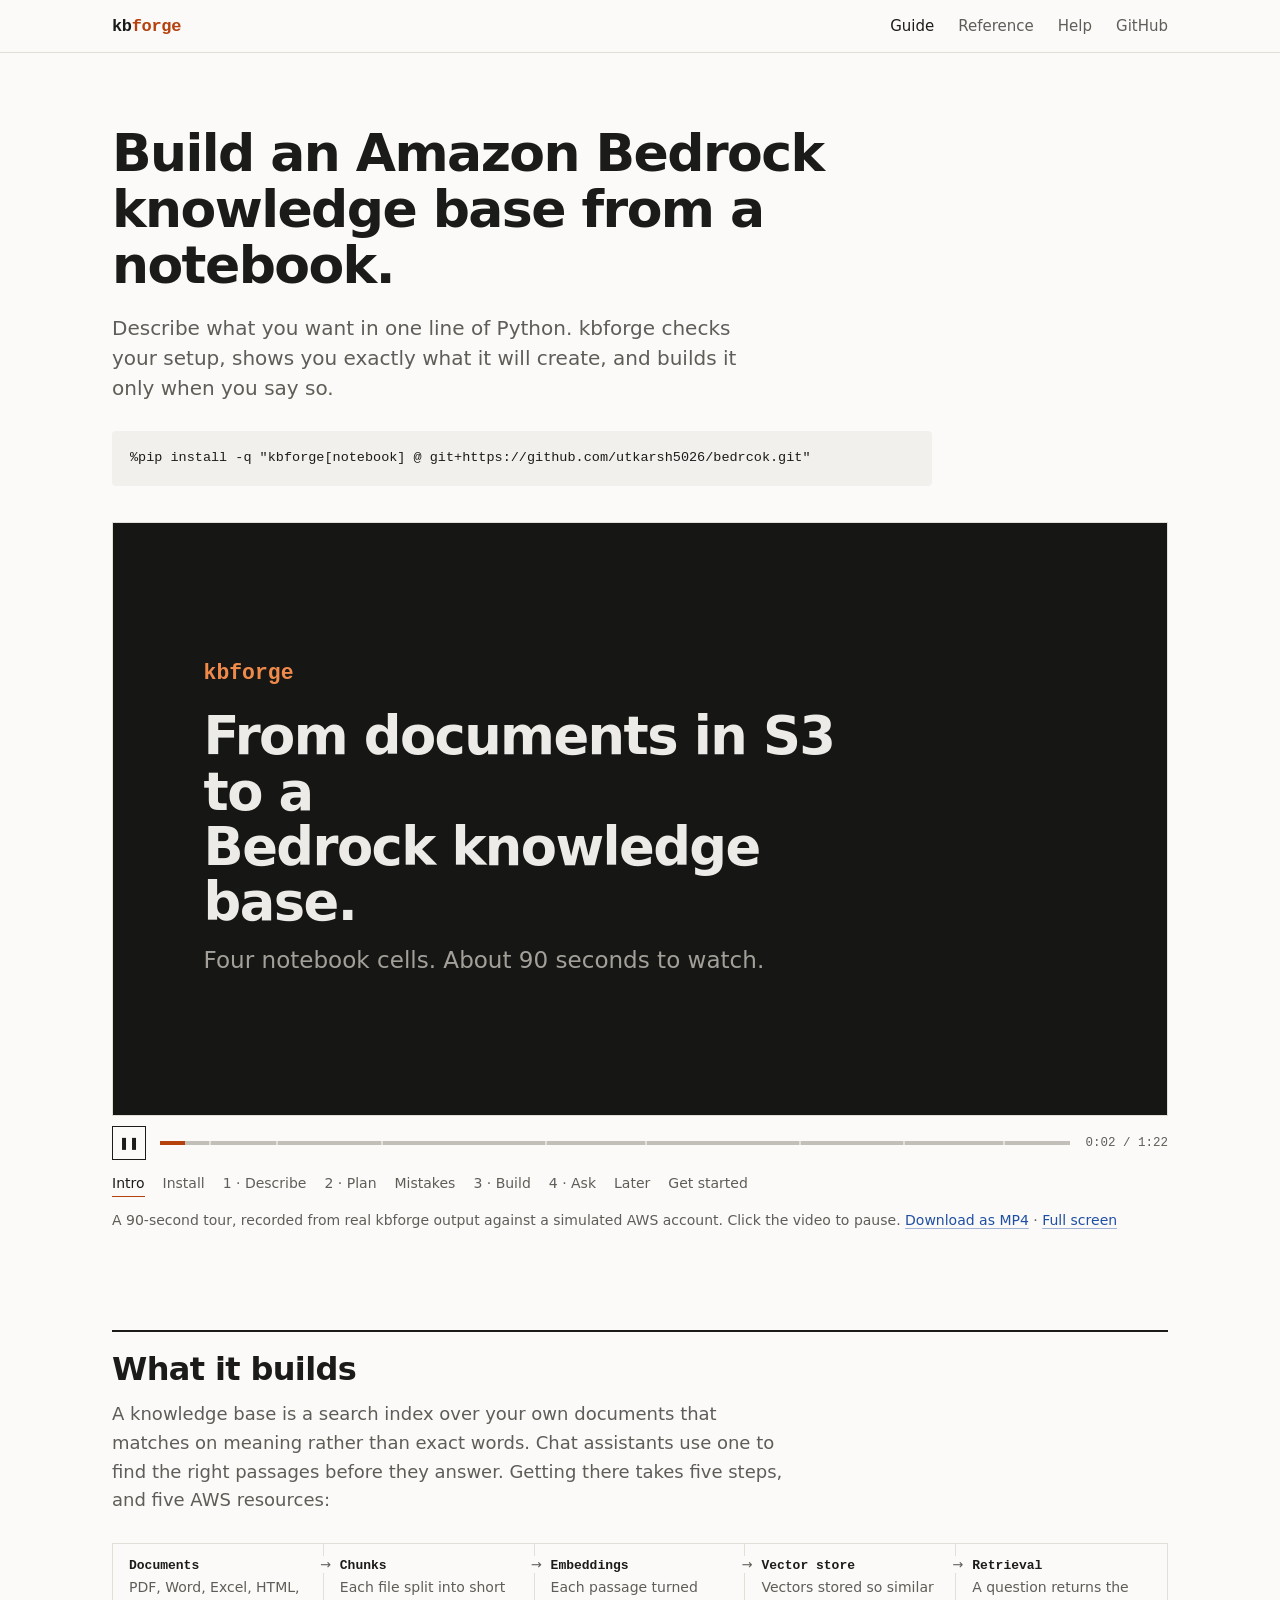
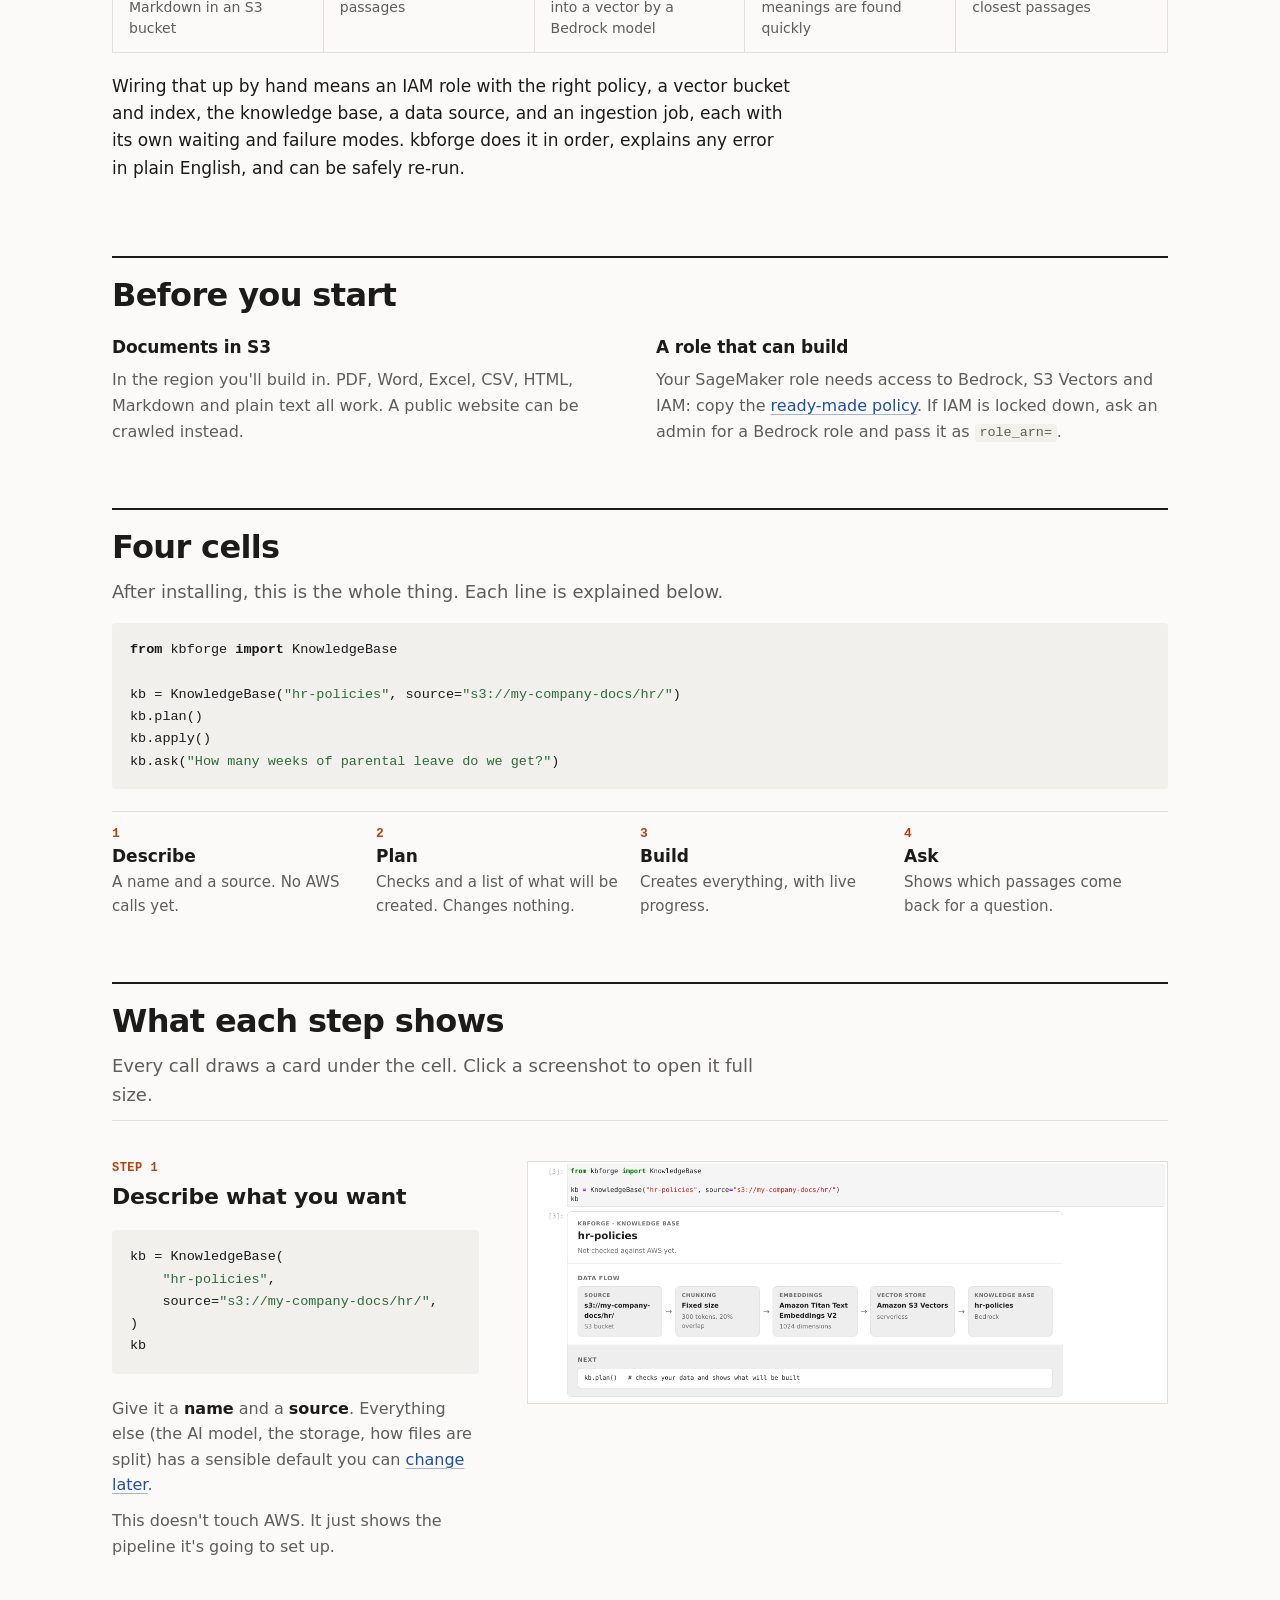
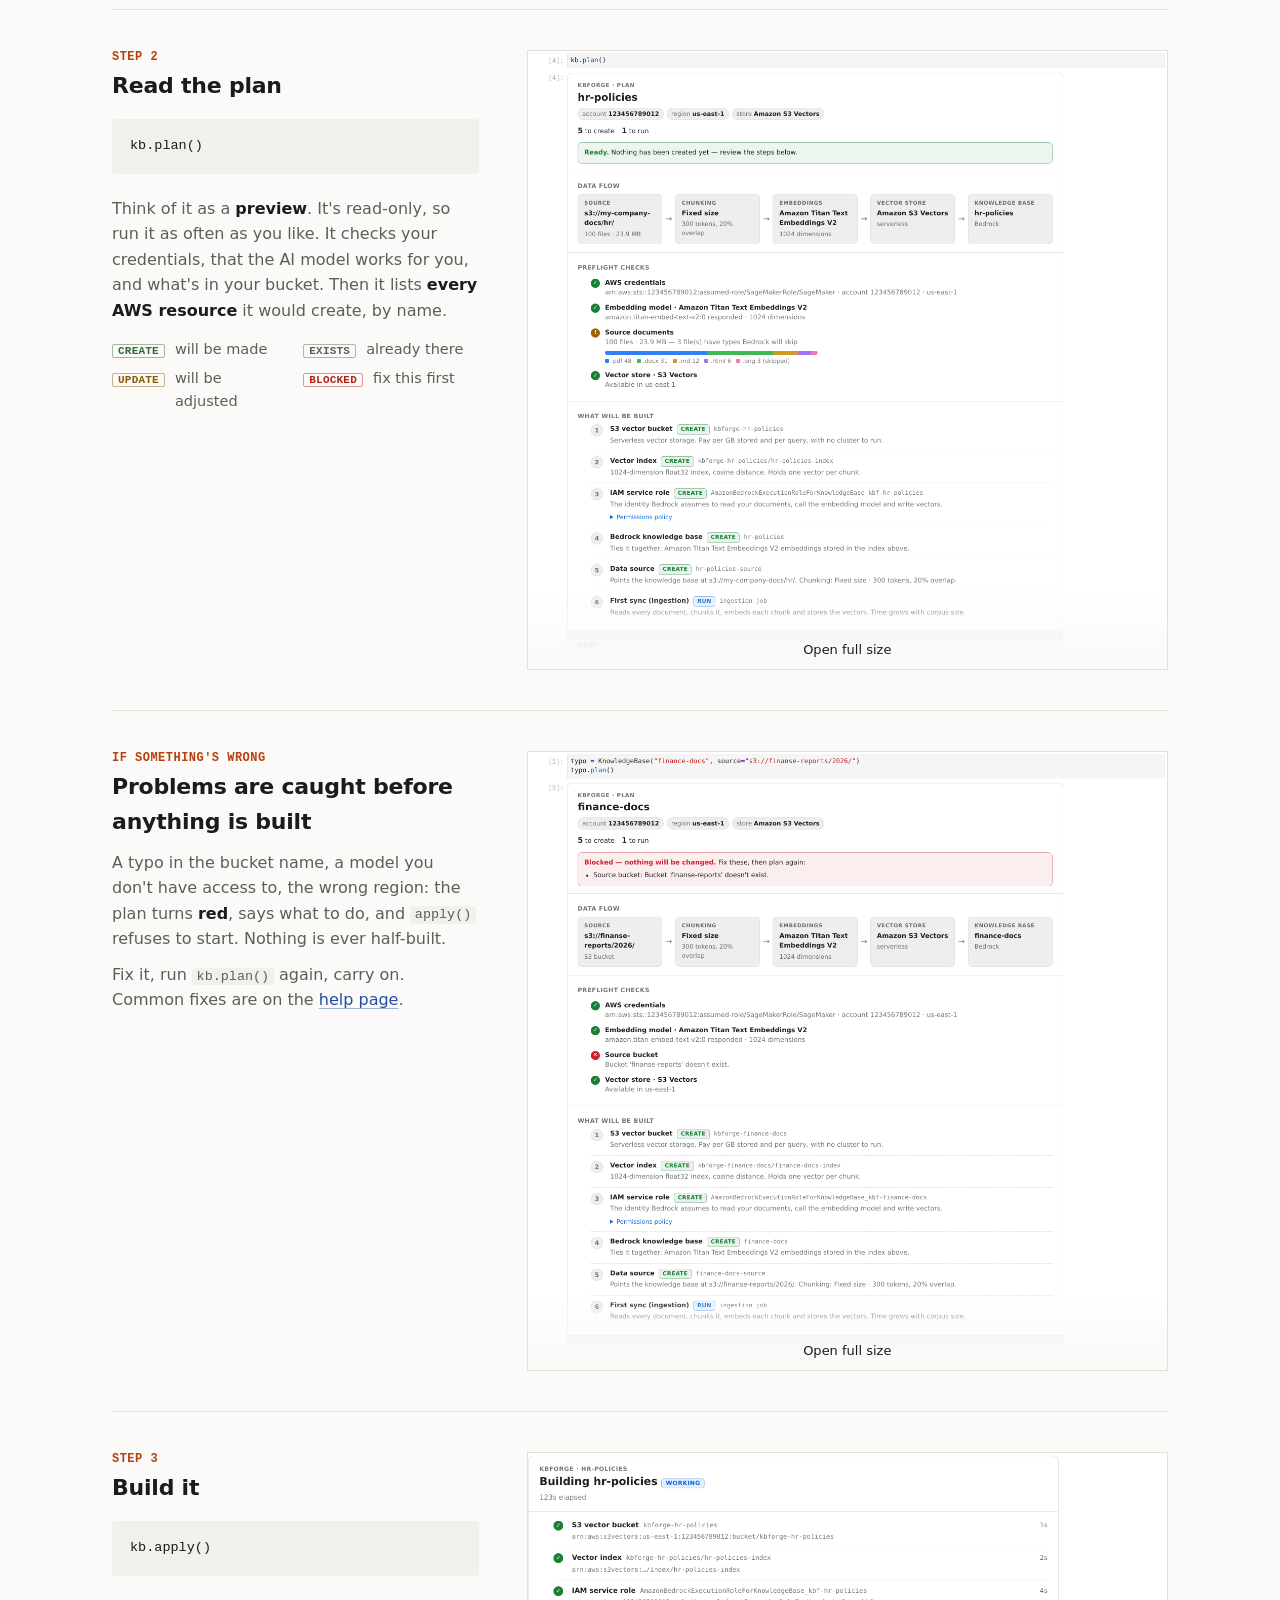
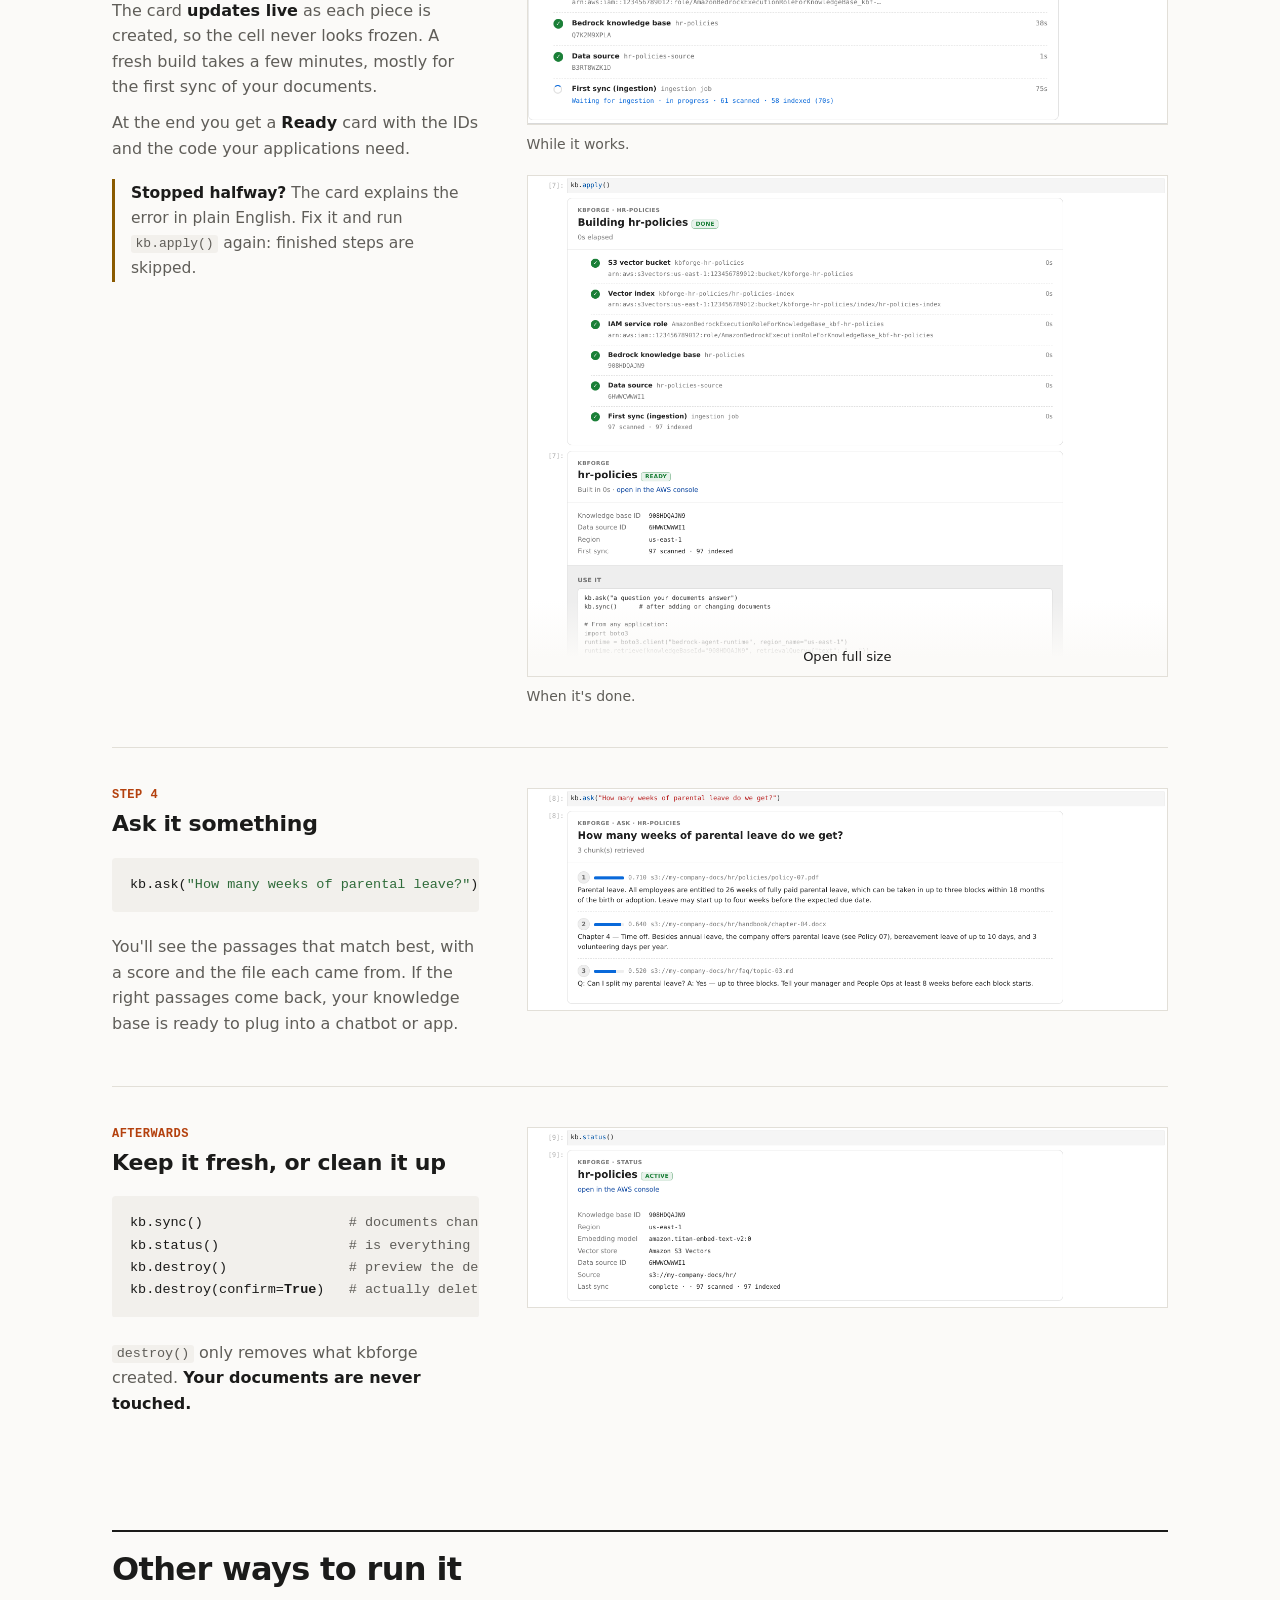
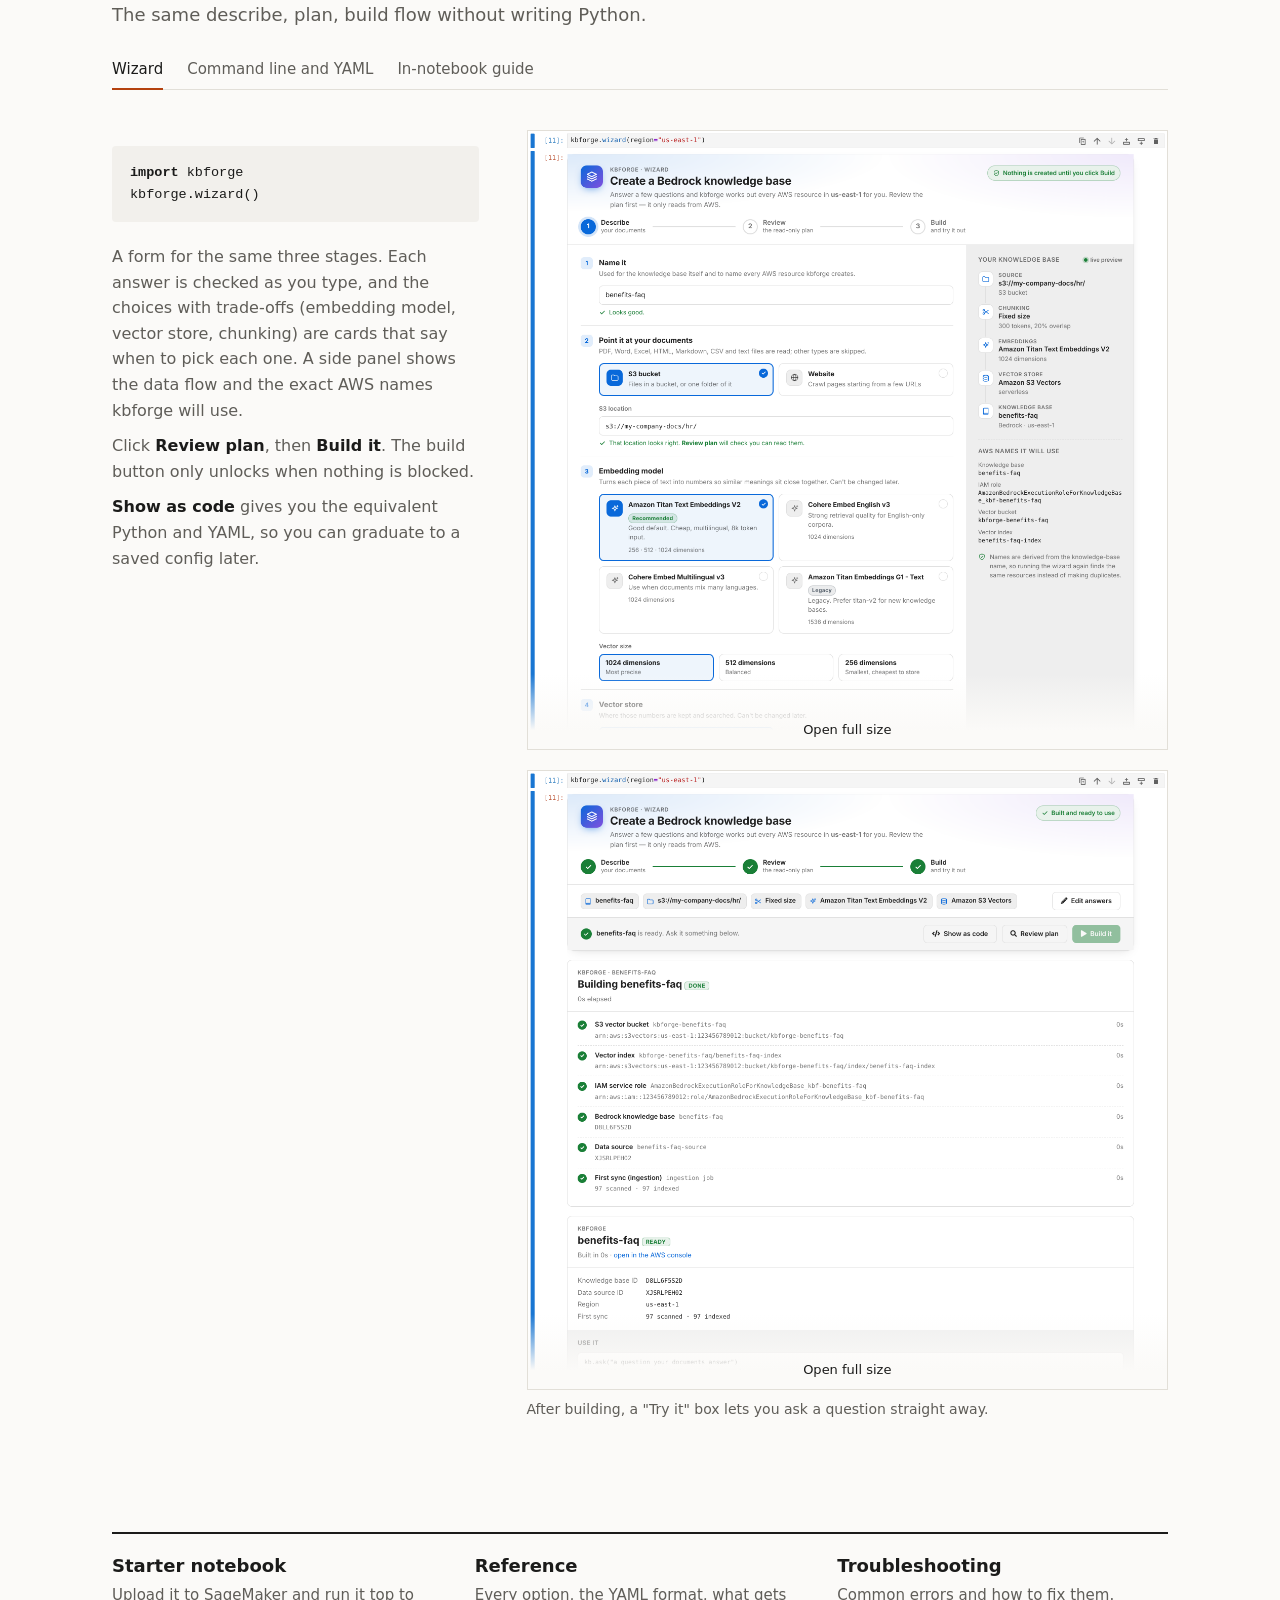
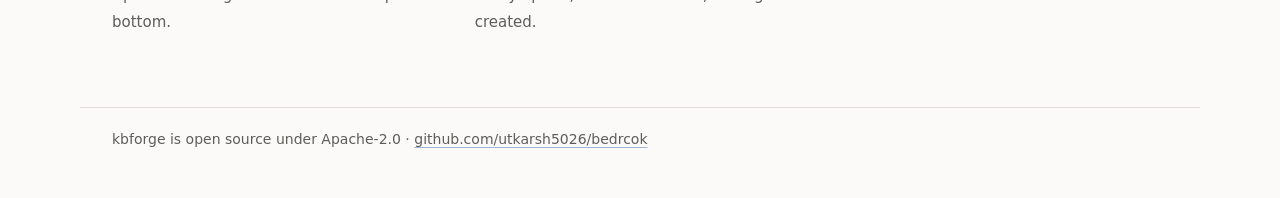
==== commit 4ad14748: "Merge main into the docs redesign Main added light and dark screenshots and a redesigned wizard. Kep" ====
--- a/docs/index.html
+++ b/docs/index.html
@@ -3,457 +3,244 @@
 <head>
 <meta charset="utf-8">
 <meta name="viewport" content="width=device-width, initial-scale=1">
-<title>kbforge — Bedrock knowledge bases from a notebook</title>
-<meta name="description" content="Go from documents in S3 to an Amazon Bedrock Knowledge Base in a few SageMaker notebook cells, with a readable plan before anything is created.">
-<style>
-:root {
-  --bg: #ffffff; --bg-soft: #f6f8fa; --bg-code: #f3f4f6; --fg: #1f2328; --muted: #59636e;
-  --border: #d1d9e0; --accent: #0969da; --accent-soft: #ddf4ff; --green: #1a7f37; --amber: #9a6700; --red: #cf222e;
-  --shadow: 0 1px 2px rgba(31,35,40,.06), 0 8px 24px rgba(31,35,40,.08);
-  --mono: ui-monospace, SFMono-Regular, Menlo, Consolas, "Liberation Mono", monospace;
-  --sans: -apple-system, BlinkMacSystemFont, "Segoe UI", system-ui, "Helvetica Neue", Arial, sans-serif;
-}
-@media (prefers-color-scheme: dark) {
-  :root:not([data-theme="light"]) {
-    --bg: #0d1117; --bg-soft: #151b23; --bg-code: #161b22; --fg: #e6edf3; --muted: #9198a1;
-    --border: #30363d; --accent: #4493f8; --accent-soft: #121d2f; --green: #3fb950; --amber: #d29922; --red: #f85149;
-    --shadow: 0 1px 2px rgba(0,0,0,.4), 0 8px 24px rgba(0,0,0,.35);
-  }
-}
-* { box-sizing: border-box; }
-html { scroll-behavior: smooth; scroll-padding-top: 72px; }
-body { margin: 0; background: var(--bg); color: var(--fg); font: 16px/1.65 var(--sans); -webkit-font-smoothing: antialiased; }
-a { color: var(--accent); text-decoration: none; }
-a:hover { text-decoration: underline; }
-code { overflow-wrap: anywhere; font-family: var(--mono); font-size: .88em; background: var(--bg-code); padding: .12em .38em; border-radius: 5px; border: 1px solid var(--border); }
-pre { position: relative; margin: 14px 0 20px; padding: 14px 16px; background: var(--bg-code); border: 1px solid var(--border); border-radius: 10px; overflow-x: auto; font: 13.5px/1.55 var(--mono); }
-pre code { background: none; border: 0; padding: 0; font-size: inherit; overflow-wrap: normal; }
-.copy { position: absolute; top: 8px; right: 8px; font: 12px var(--sans); padding: 3px 9px; border-radius: 6px; border: 1px solid var(--border); background: var(--bg); color: var(--muted); cursor: pointer; opacity: 0; transition: opacity .15s; }
-pre:hover .copy, .copy:focus { opacity: 1; }
-.c { color: var(--muted); }
-
-header.top { position: sticky; top: 0; z-index: 10; background: color-mix(in srgb, var(--bg) 88%, transparent); backdrop-filter: blur(8px); border-bottom: 1px solid var(--border); }
-header.top .inner { max-width: 1200px; margin: 0 auto; padding: 12px 24px; display: flex; align-items: center; gap: 16px; }
-.brand { font-weight: 700; font-size: 17px; color: var(--fg); letter-spacing: -.01em; }
-.brand span { color: var(--accent); }
-header.top nav { margin-left: auto; display: flex; gap: 18px; font-size: 14px; }
-header.top nav a { color: var(--muted); }
-
-.layout { max-width: 1200px; margin: 0 auto; padding: 0 24px; display: grid; grid-template-columns: 220px minmax(0, 1fr); gap: 48px; }
-aside.toc { position: sticky; top: 72px; align-self: start; padding: 28px 0; max-height: calc(100vh - 72px); overflow-y: auto; font-size: 14px; }
-aside.toc .label { font-size: 11px; font-weight: 700; letter-spacing: .08em; text-transform: uppercase; color: var(--muted); margin: 18px 0 6px; }
-aside.toc a { display: block; padding: 4px 10px; margin-left: -10px; border-radius: 6px; color: var(--muted); }
-aside.toc a:hover { background: var(--bg-soft); color: var(--fg); text-decoration: none; }
-aside.toc a.active { color: var(--accent); background: var(--accent-soft); }
-main { padding: 8px 0 80px; min-width: 0; max-width: 860px; }
-
-.hero { padding: 48px 0 28px; }
-.eyebrow { font-size: 12px; font-weight: 700; letter-spacing: .08em; text-transform: uppercase; color: var(--accent); }
-.hero h1 { font-size: clamp(32px, 4.4vw, 46px); line-height: 1.12; letter-spacing: -.025em; margin: 10px 0 16px; }
-.hero p.lead { font-size: 19px; color: var(--muted); margin: 0 0 24px; max-width: 680px; }
-.buttons { display: flex; flex-wrap: wrap; gap: 10px; }
-.btn { display: inline-block; padding: 10px 18px; border-radius: 8px; font-weight: 600; font-size: 15px; border: 1px solid var(--border); color: var(--fg); background: var(--bg); }
-.btn.primary { background: var(--accent); border-color: var(--accent); color: #fff; }
-.btn:hover { text-decoration: none; filter: brightness(1.05); }
-
-h2 { font-size: 28px; letter-spacing: -.02em; margin: 64px 0 8px; padding-top: 8px; border-top: 1px solid var(--border); padding-top: 40px; }
-h3 { font-size: 20px; margin: 36px 0 6px; letter-spacing: -.01em; }
-p { margin: 10px 0; }
-.sub { color: var(--muted); margin-top: 0; }
-
-figure { margin: 18px 0 28px; }
-figure a { display: block; border: 1px solid var(--border); border-radius: 12px; overflow: hidden; box-shadow: var(--shadow); background: var(--bg); }
-figure img { display: block; width: 100%; height: auto; }
-figure.narrow { max-width: 720px; }
-figcaption { font-size: 14px; color: var(--muted); margin-top: 10px; }
-
-.why { display: grid; grid-template-columns: repeat(3, minmax(0, 1fr)); gap: 14px; margin: 24px 0 8px; }
-.why div { padding: 16px; border: 1px solid var(--border); border-radius: 10px; background: var(--bg-soft); }
-.why b { display: block; margin-bottom: 4px; }
-.why span { color: var(--muted); font-size: 14.5px; }
-
-.steps-list { counter-reset: s; list-style: none; padding: 0; margin: 16px 0; }
-.steps-list > li { counter-increment: s; position: relative; padding-left: 44px; margin: 0 0 14px; }
-.steps-list > li::before { content: counter(s); position: absolute; left: 0; top: 0; width: 28px; height: 28px; border-radius: 50%; background: var(--accent-soft); color: var(--accent); font-weight: 700; font-size: 14px; display: flex; align-items: center; justify-content: center; }
-
-.callout { padding: 12px 16px; border-radius: 10px; border: 1px solid var(--border); border-left: 4px solid var(--accent); background: var(--bg-soft); margin: 18px 0; font-size: 15px; }
-.callout.warn { border-left-color: var(--amber); }
-.callout b { color: var(--fg); }
-
-.table-wrap { overflow-x: auto; margin: 14px 0 22px; border: 1px solid var(--border); border-radius: 10px; }
-table { border-collapse: collapse; width: 100%; font-size: 14.5px; }
-th, td { text-align: left; padding: 10px 14px; border-bottom: 1px solid var(--border); vertical-align: top; }
-th { background: var(--bg-soft); font-size: 12.5px; text-transform: uppercase; letter-spacing: .05em; color: var(--muted); }
-tr:last-child td { border-bottom: 0; }
-td code { white-space: nowrap; }
-
-.legend { display: grid; grid-template-columns: repeat(auto-fill, minmax(230px, 1fr)); gap: 8px; margin: 14px 0; font-size: 14.5px; }
-.legend div { display: flex; gap: 10px; align-items: baseline; }
-.badge { display: inline-block; font-size: 11px; font-weight: 700; letter-spacing: .04em; text-transform: uppercase; padding: 1px 7px; border-radius: 5px; color: var(--c); border: 1px solid color-mix(in srgb, var(--c) 40%, transparent); background: color-mix(in srgb, var(--c) 10%, transparent); white-space: nowrap; }
-
-details { border: 1px solid var(--border); border-radius: 10px; padding: 10px 16px; margin: 12px 0; background: var(--bg-soft); }
-details summary { cursor: pointer; font-weight: 600; }
-details[open] summary { margin-bottom: 8px; }
-details pre { background: var(--bg); }
-
-footer { border-top: 1px solid var(--border); color: var(--muted); font-size: 14px; padding: 28px 24px 48px; text-align: center; }
-
-@media (max-width: 960px) {
-  .layout { grid-template-columns: minmax(0, 1fr); padding: 0 16px; }
-  aside.toc { display: none; }
-  header.top .inner { padding: 12px 16px; }
-  header.top nav { gap: 12px; }
-  .why { grid-template-columns: minmax(0, 1fr); }
-}
-@media (max-width: 520px) { header.top nav a.opt { display: none; } }
-</style>
+<title>kbforge · Bedrock knowledge bases from a notebook</title>
+<meta name="description" content="Turn documents in S3 into an Amazon Bedrock Knowledge Base in four notebook cells, with a readable plan before anything is created.">
+<meta property="og:title" content="kbforge · Bedrock knowledge bases from a notebook">
+<meta property="og:description" content="Describe it, read the plan, build it, ask it. Four notebook cells, no AWS expertise needed.">
+<meta property="og:image" content="assets/screens/jupyterlab.png">
+<link rel="icon" href="data:image/svg+xml,<svg xmlns='http://www.w3.org/2000/svg' viewBox='0 0 32 32'><rect width='32' height='32' fill='%231b1b1a'/><text x='16' y='21' font-family='monospace' font-weight='700' font-size='14' fill='%23f08a4b' text-anchor='middle'>kb</text></svg>">
+<link rel="stylesheet" href="assets/site.css">
+<link rel="stylesheet" href="assets/demo.css">
+<script>
+  // Old links pointed at sections that now live on the reference page; send them there.
+  (function () {
+    var moved = ["options", "choosing", "yaml", "resources", "permissions", "troubleshooting", "faq"];
+    if (moved.indexOf(location.hash.slice(1)) >= 0) location.replace("reference.html" + location.hash);
+  })();
+</script>
 </head>
 <body>
 
 <header class="top">
   <div class="inner">
-    <a class="brand" href="#">kb<span>forge</span></a>
+    <a class="brand" href="./"><span class="name">kb<span>forge</span></span></a>
     <nav>
-      <a href="#quickstart">Quickstart</a>
-      <a class="opt" href="#options">Options</a>
-      <a class="opt" href="#troubleshooting">Troubleshooting</a>
+      <a class="here" href="./">Guide</a>
+      <a href="reference.html">Reference</a>
+      <a class="opt" href="reference.html#troubleshooting">Help</a>
       <a href="https://github.com/utkarsh5026/bedrcok">GitHub</a>
     </nav>
   </div>
 </header>
 
-<div class="layout">
-  <aside class="toc" aria-label="Contents">
-    <div class="label">Start</div>
-    <a href="#why">Why kbforge</a>
-    <a href="#before">Before you start</a>
-    <a href="#install">Install</a>
-    <div class="label">Walkthrough</div>
-    <a href="#quickstart">1 · Describe</a>
-    <a href="#plan">2 · Read the plan</a>
-    <a href="#blocked">When it's blocked</a>
-    <a href="#apply">3 · Build</a>
-    <a href="#ask">4 · Try it</a>
-    <a href="#later">Sync, status &amp; clean up</a>
-    <a href="#wizard">The wizard</a>
-    <div class="label">Reference</div>
-    <a href="#options">Options</a>
-    <a href="#choosing">Choosing settings</a>
-    <a href="#yaml">YAML, JSON &amp; the CLI</a>
-    <a href="#resources">What gets created</a>
-    <a href="#permissions">Permissions</a>
-    <a href="#troubleshooting">Troubleshooting</a>
-    <a href="#faq">FAQ</a>
-  </aside>
-
-  <main>
-    <section class="hero">
-      <div class="eyebrow">For SageMaker &amp; Jupyter notebooks</div>
-      <h1>From documents to a Bedrock knowledge base in four cells</h1>
-      <p class="lead">kbforge replaces the "run these twenty cells and hope" notebook. You describe the knowledge base you want, read a plan of exactly what will be created, and then build it with live progress.</p>
-      <div class="buttons">
-        <a class="btn primary" href="#quickstart">Get started</a>
-        <a class="btn" href="https://github.com/utkarsh5026/bedrcok/blob/main/notebooks/getting_started.ipynb">Open the starter notebook</a>
-      </div>
-      <figure>
-        <a href="assets/screens/jupyterlab.png"><picture><source media="(prefers-color-scheme: dark)" srcset="assets/screens/jupyterlab-dark.png"><img src="assets/screens/jupyterlab.png" alt="JupyterLab showing a kbforge plan card with the data flow, preflight checks and the list of resources to build" width="2720" height="1800"></picture></a>
-        <figcaption>A plan, rendered right in the notebook. Nothing in AWS has changed at this point.</figcaption>
-      </figure>
-    </section>
-
-    <h2 id="why">Why kbforge</h2>
-    <div class="why">
-      <div><b>See it before it exists</b><span>Every AWS resource is listed with its name, what it's for, and whether it'll be created, reused or updated.</span></div>
-      <div><b>Problems caught up front</b><span>Model access, a missing or empty bucket, files Bedrock can't read and wrong regions all show up before anything is built.</span></div>
-      <div><b>Safe to re-run</b><span>If a build fails halfway, fix the cause and run it again. Finished steps are detected and skipped.</span></div>
-    </div>
-
-    <h2 id="before">Before you start</h2>
-    <p class="sub">You need two things:</p>
-    <ul>
-      <li><b>Your documents</b> in an S3 bucket, in the same region as the knowledge base. PDF, Word, Excel, CSV, HTML, Markdown and plain text all work. Or a public website you're allowed to crawl.</li>
-      <li><b>A notebook role that can build things.</b> Your SageMaker execution role needs access to Bedrock, S3 Vectors and IAM. The exact policy is under <a href="#permissions">Permissions</a>. If IAM is locked down, ask your admin for a Bedrock role and pass it as <code>role_arn=</code>.</li>
-    </ul>
-
-    <h2 id="install">Install</h2>
-    <p>Run this in a notebook cell, then restart the kernel if pip asks you to:</p>
+<section class="hero">
+  <div class="wrap">
+    <h1>Build an Amazon Bedrock knowledge base from a notebook.</h1>
+    <p class="lead">Describe what you want in one line of Python. kbforge checks your setup, shows you exactly what it will create, and builds it only when you say so.</p>
 <pre><code>%pip install -q "kbforge[notebook] @ git+https://github.com/utkarsh5026/bedrcok.git"</code></pre>
-    <p>Then show the getting-started card. It's the whole journey on one screen:</p>
-<pre><code>import kbforge
+
+    <div class="player" id="tour">
+      <div class="screen" data-demo="autoplay"></div>
+      <div class="controls"></div>
+      <div class="chapters"></div>
+      <p class="note">A 90-second tour, recorded from real kbforge output against a simulated AWS account. Click the video to pause. <a href="assets/kbforge-tour.mp4" download>Download as MP4</a> · <a href="demo.html">Full screen</a></p>
+    </div>
+  </div>
+</section>
+
+<section class="block" id="what">
+  <div class="wrap">
+    <h2>What it builds</h2>
+    <p class="sub">A knowledge base is a search index over your own documents that matches on meaning rather than exact words. Chat assistants use one to find the right passages before they answer. Getting there takes five steps, and five AWS resources:</p>
+    <div class="pipeline">
+      <div><b>Documents</b><span>PDF, Word, Excel, HTML, Markdown in an S3 bucket</span></div>
+      <div><b>Chunks</b><span>Each file split into short passages</span></div>
+      <div><b>Embeddings</b><span>Each passage turned into a vector by a Bedrock model</span></div>
+      <div><b>Vector store</b><span>Vectors stored so similar meanings are found quickly</span></div>
+      <div><b>Retrieval</b><span>A question returns the closest passages</span></div>
+    </div>
+    <p class="measure">Wiring that up by hand means an IAM role with the right policy, a vector bucket and index, the knowledge base, a data source, and an ingestion job, each with its own waiting and failure modes. kbforge does it in order, explains any error in plain English, and can be safely re-run.</p>
+  </div>
+</section>
+
+<section class="block" id="start">
+  <div class="wrap">
+    <h2>Before you start</h2>
+    <div class="cols">
+      <div><h3>Documents in S3</h3><p>In the region you'll build in. PDF, Word, Excel, CSV, HTML, Markdown and plain text all work. A public website can be crawled instead.</p></div>
+      <div><h3>A role that can build</h3><p>Your SageMaker role needs access to Bedrock, S3 Vectors and IAM: copy the <a href="reference.html#permissions">ready-made policy</a>. If IAM is locked down, ask an admin for a Bedrock role and pass it as <code>role_arn=</code>.</p></div>
+    </div>
+  </div>
+</section>
+
+<section class="block" id="cells">
+  <div class="wrap">
+    <h2>Four cells</h2>
+    <p class="sub">After installing, this is the whole thing. Each line is explained below.</p>
+<pre><code><span class="k">from</span> kbforge <span class="k">import</span> KnowledgeBase
+
+kb = KnowledgeBase(<span class="s">"hr-policies"</span>, source=<span class="s">"s3://my-company-docs/hr/"</span>)
+kb.plan()
+kb.apply()
+kb.ask(<span class="s">"How many weeks of parental leave do we get?"</span>)</code></pre>
+    <ol class="cells">
+      <li><a href="#describe">Describe</a><span>A name and a source. No AWS calls yet.</span></li>
+      <li><a href="#plan">Plan</a><span>Checks and a list of what will be created. Changes nothing.</span></li>
+      <li><a href="#build">Build</a><span>Creates everything, with live progress.</span></li>
+      <li><a href="#ask">Ask</a><span>Shows which passages come back for a question.</span></li>
+    </ol>
+  </div>
+</section>
+
+<section class="block" id="walkthrough">
+  <div class="wrap">
+    <h2>What each step shows</h2>
+    <p class="sub">Every call draws a card under the cell. Click a screenshot to open it full size.</p>
+
+    <div class="row" id="describe">
+      <div class="text">
+        <div class="num">Step 1</div>
+        <h3>Describe what you want</h3>
+<pre><code>kb = KnowledgeBase(
+    <span class="s">"hr-policies"</span>,
+    source=<span class="s">"s3://my-company-docs/hr/"</span>,
+)
+kb</code></pre>
+        <p>Give it a <b>name</b> and a <b>source</b>. Everything else (the AI model, the storage, how files are split) has a sensible default you can <a href="reference.html#options">change later</a>.</p>
+        <p>This doesn't touch AWS. It just shows the pipeline it's going to set up.</p>
+      </div>
+      <figure class="shot"><a href="assets/screens/describe.png"><picture><source media="(prefers-color-scheme: dark)" srcset="assets/screens/describe-dark.png"><img src="assets/screens/describe.png" alt="A card showing the data flow: source, chunking, embeddings, vector store, knowledge base" loading="lazy" width="2524" height="950"></picture></a></figure>
+    </div>
+
+    <div class="row" id="plan">
+      <div class="text">
+        <div class="num">Step 2</div>
+        <h3>Read the plan</h3>
+<pre><code>kb.plan()</code></pre>
+        <p>Think of it as a <b>preview</b>. It's read-only, so run it as often as you like. It checks your credentials, that the AI model works for you, and what's in your bucket. Then it lists <b>every AWS resource</b> it would create, by name.</p>
+        <div class="legend">
+          <div><span class="badge" style="--c:var(--green)">create</span> will be made</div>
+          <div><span class="badge" style="--c:var(--muted)">exists</span> already there</div>
+          <div><span class="badge" style="--c:var(--amber)">update</span> will be adjusted</div>
+          <div><span class="badge" style="--c:var(--red)">blocked</span> fix this first</div>
+        </div>
+      </div>
+      <figure class="shot tall"><a href="assets/screens/plan.png"><picture><source media="(prefers-color-scheme: dark)" srcset="assets/screens/plan-dark.png"><img src="assets/screens/plan.png" alt="Full plan card: summary, data flow, four preflight checks and six numbered steps with CREATE and RUN badges" loading="lazy" width="2524" height="2516"></picture></a></figure>
+    </div>
+
+    <div class="row" id="blocked">
+      <div class="text">
+        <div class="num">If something's wrong</div>
+        <h3>Problems are caught before anything is built</h3>
+        <p>A typo in the bucket name, a model you don't have access to, the wrong region: the plan turns <b>red</b>, says what to do, and <code>apply()</code> refuses to start. Nothing is ever half-built.</p>
+        <p>Fix it, run <code>kb.plan()</code> again, carry on. Common fixes are on the <a href="reference.html#troubleshooting">help page</a>.</p>
+      </div>
+      <figure class="shot tall"><a href="assets/screens/blocked.png"><picture><source media="(prefers-color-scheme: dark)" srcset="assets/screens/blocked-dark.png"><img src="assets/screens/blocked.png" alt="A plan with a red Blocked banner: the source bucket finanse-reports doesn't exist" loading="lazy" width="2524" height="2566"></picture></a></figure>
+    </div>
+
+    <div class="row" id="build">
+      <div class="text">
+        <div class="num">Step 3</div>
+        <h3>Build it</h3>
+<pre><code>kb.apply()</code></pre>
+        <p>The card <b>updates live</b> as each piece is created, so the cell never looks frozen. A fresh build takes a few minutes, mostly for the first sync of your documents.</p>
+        <p>At the end you get a <b>Ready</b> card with the IDs and the code your applications need.</p>
+        <div class="callout warn"><b>Stopped halfway?</b> The card explains the error in plain English. Fix it and run <code>kb.apply()</code> again: finished steps are skipped.</div>
+      </div>
+      <div>
+        <figure class="shot"><a href="assets/screens/progress.png"><picture><source media="(prefers-color-scheme: dark)" srcset="assets/screens/progress-dark.png"><img src="assets/screens/progress.png" alt="Progress card mid-run: five steps done with timings, the ingestion step spinning with a live status line" loading="lazy" width="2360" height="1000"></picture></a><figcaption>While it works.</figcaption></figure>
+        <figure class="shot tall"><a href="assets/screens/apply.png"><picture><source media="(prefers-color-scheme: dark)" srcset="assets/screens/apply-dark.png"><img src="assets/screens/apply.png" alt="Finished build: all six steps ticked, then a Ready card with the knowledge base ID, data source ID and example code" loading="lazy" width="2524" height="1972"></picture></a><figcaption>When it's done.</figcaption></figure>
+      </div>
+    </div>
+
+    <div class="row" id="ask">
+      <div class="text">
+        <div class="num">Step 4</div>
+        <h3>Ask it something</h3>
+<pre><code>kb.ask(<span class="s">"How many weeks of parental leave?"</span>)</code></pre>
+        <p>You'll see the passages that match best, with a score and the file each came from. If the right passages come back, your knowledge base is ready to plug into a chatbot or app.</p>
+      </div>
+      <figure class="shot"><a href="assets/screens/ask.png"><picture><source media="(prefers-color-scheme: dark)" srcset="assets/screens/ask-dark.png"><img src="assets/screens/ask.png" alt="Three retrieved chunks with relevance bars, scores and the S3 path of each source document" loading="lazy" width="2524" height="870"></picture></a></figure>
+    </div>
+
+    <div class="row" id="later">
+      <div class="text">
+        <div class="num">Afterwards</div>
+        <h3>Keep it fresh, or clean it up</h3>
+<pre><code>kb.sync()                  <span class="c"># documents changed</span>
+kb.status()                <span class="c"># is everything healthy?</span>
+kb.destroy()               <span class="c"># preview the delete</span>
+kb.destroy(confirm=<span class="k">True</span>)   <span class="c"># actually delete</span></code></pre>
+        <p><code>destroy()</code> only removes what kbforge created. <b>Your documents are never touched.</b></p>
+      </div>
+      <figure class="shot"><a href="assets/screens/status.png"><picture><source media="(prefers-color-scheme: dark)" srcset="assets/screens/status-dark.png"><img src="assets/screens/status.png" alt="Status card: knowledge base ID, region, embedding model, vector store, data source and last sync" loading="lazy" width="2524" height="704"></picture></a></figure>
+    </div>
+  </div>
+</section>
+
+<section class="block" id="ways">
+  <div class="wrap">
+    <h2>Other ways to run it</h2>
+    <p class="sub">The same describe, plan, build flow without writing Python.</p>
+    <div class="tabs" data-tabs>
+      <div class="tablist" role="tablist">
+        <button role="tab" aria-selected="true" aria-controls="tab-wizard" id="t-wizard">Wizard</button>
+        <button role="tab" aria-selected="false" aria-controls="tab-cli" id="t-cli">Command line and YAML</button>
+        <button role="tab" aria-selected="false" aria-controls="tab-guide" id="t-guide">In-notebook guide</button>
+      </div>
+      <div class="tabpanel" role="tabpanel" id="tab-wizard" aria-labelledby="t-wizard">
+        <div class="row">
+          <div class="text">
+<pre><code><span class="k">import</span> kbforge
+kbforge.wizard()</code></pre>
+            <p>A form for the same three stages. Each answer is checked as you type, and the choices with trade-offs (embedding model, vector store, chunking) are cards that say when to pick each one. A side panel shows the data flow and the exact AWS names kbforge will use.</p>
+            <p>Click <b>Review plan</b>, then <b>Build it</b>. The build button only unlocks when nothing is blocked.</p>
+            <p><b>Show as code</b> gives you the equivalent Python and YAML, so you can graduate to a saved config later.</p>
+          </div>
+          <div>
+            <figure class="shot tall"><a href="assets/screens/wizard-form.png"><picture><source media="(prefers-color-scheme: dark)" srcset="assets/screens/wizard-form-dark.png"><img src="assets/screens/wizard-form.png" alt="The wizard: a stepper header, numbered sections with option cards for documents, embedding model, vector store and chunking, and a live preview panel on the right" loading="lazy" width="2524" height="3474"></picture></a></figure>
+            <figure class="shot tall"><a href="assets/screens/wizard-built.png"><picture><source media="(prefers-color-scheme: dark)" srcset="assets/screens/wizard-built-dark.png"><img src="assets/screens/wizard-built.png" alt="The wizard after building: every stage ticked, the progress card, the ready card and a Try it box for asking questions" loading="lazy" width="2524" height="2952"></picture></a><figcaption>After building, a "Try it" box lets you ask a question straight away.</figcaption></figure>
+          </div>
+        </div>
+      </div>
+      <div class="tabpanel" role="tabpanel" id="tab-cli" aria-labelledby="t-cli" hidden>
+        <div class="row">
+          <div class="text">
+<pre><code>kbforge init              <span class="c"># writes a starter kb.yaml</span>
+kbforge plan kb.yaml      <span class="c"># checks + what would be built</span>
+kbforge apply kb.yaml     <span class="c"># asks before changing anything</span>
+kbforge ask kb.yaml <span class="s">"question"</span></code></pre>
+            <p>Keep the definition in git so teammates (or CI) build exactly the same thing. In a notebook, <code>kb.save("kb.yaml")</code> writes one for you.</p>
+            <p>All commands and the YAML format are in the <a href="reference.html#yaml">reference</a>.</p>
+          </div>
+          <figure class="shot"><a href="assets/screens/cli-plan.png"><img src="assets/screens/cli-plan.png" alt="Terminal output of kbforge plan: preflight checks with ticks and a colour-coded list of steps" loading="lazy" width="1760" height="1114"></a></figure>
+        </div>
+      </div>
+      <div class="tabpanel" role="tabpanel" id="tab-guide" aria-labelledby="t-guide" hidden>
+        <div class="row">
+          <div class="text">
+<pre><code><span class="k">import</span> kbforge
 kbforge.guide()</code></pre>
-    <figure class="narrow">
-      <a href="assets/screens/guide.png"><picture><source media="(prefers-color-scheme: dark)" srcset="assets/screens/guide-dark.png"><img src="assets/screens/guide.png" alt="The kbforge getting-started card listing four steps with code" loading="lazy" width="2524" height="1846"></picture></a>
-    </figure>
-    <div class="callout">The quickest start is the <a href="https://github.com/utkarsh5026/bedrcok/blob/main/notebooks/getting_started.ipynb">starter notebook</a>. Upload it to SageMaker and run it top to bottom.</div>
-
-    <h2 id="quickstart">1 · Describe your knowledge base</h2>
-    <p class="sub">A name and where the documents live. Everything else has a sensible default.</p>
-<pre><code>from kbforge import KnowledgeBase
-
-kb = KnowledgeBase("hr-policies", source="s3://my-company-docs/hr/")
-kb</code></pre>
-    <p>Creating the object doesn't call AWS. When displayed, it shows the data flow it's going to set up:</p>
-    <figure>
-      <a href="assets/screens/describe.png"><picture><source media="(prefers-color-scheme: dark)" srcset="assets/screens/describe-dark.png"><img src="assets/screens/describe.png" alt="A card showing the data flow: source, chunking, embeddings, vector store, knowledge base" loading="lazy" width="2524" height="950"></picture></a>
-    </figure>
-
-    <h2 id="plan">2 · Read the plan</h2>
-<pre><code>kb.plan()</code></pre>
-    <p><code>plan()</code> is read-only, so run it as often as you like. It does two things:</p>
-    <ol class="steps-list">
-      <li><b>Preflight checks.</b> Are your credentials working? Does the embedding model actually respond for you? What's in the bucket, and can Bedrock read it? The bar shows your file types; anything Bedrock will skip is marked.</li>
-      <li><b>What will be built.</b> One row per AWS resource, in order, with its exact name and a badge saying what will happen. Fold-outs show details such as the IAM policy that will be attached.</li>
-    </ol>
-    <figure>
-      <a href="assets/screens/plan.png"><picture><source media="(prefers-color-scheme: dark)" srcset="assets/screens/plan-dark.png"><img src="assets/screens/plan.png" alt="Full plan card: summary, data flow, four preflight checks and six numbered steps with CREATE and RUN badges" loading="lazy" width="2524" height="2516"></picture></a>
-      <figcaption>A plan for a fresh account: five resources to create, then the first sync.</figcaption>
-    </figure>
-    <p>What the badges mean:</p>
-    <div class="legend">
-      <div><span class="badge" style="--c:var(--green)">create</span> will be made</div>
-      <div><span class="badge" style="--c:var(--muted)">exists</span> already there and correct</div>
-      <div><span class="badge" style="--c:var(--amber)">update</span> exists, will be adjusted</div>
-      <div><span class="badge" style="--c:var(--accent)">run</span> an action, such as a sync</div>
-      <div><span class="badge" style="--c:var(--muted)">use yours</span> a role you supplied</div>
-      <div><span class="badge" style="--c:var(--red)">blocked</span> must be fixed first</div>
-    </div>
-
-    <h3 id="blocked">When the plan is blocked</h3>
-    <p>If a check fails, the plan says so in red and <code>apply()</code> refuses to start. Nothing is half-built. In this example the bucket name has a typo:</p>
-    <figure>
-      <a href="assets/screens/blocked.png"><picture><source media="(prefers-color-scheme: dark)" srcset="assets/screens/blocked-dark.png"><img src="assets/screens/blocked.png" alt="A plan with a red Blocked banner: the source bucket finanse-reports doesn't exist" loading="lazy" width="2524" height="2566"></picture></a>
-    </figure>
-    <p>Fix the cause, run <code>kb.plan()</code> again, and carry on. Common blockers and their fixes are under <a href="#troubleshooting">Troubleshooting</a>.</p>
-
-    <h2 id="apply">3 · Build it</h2>
-<pre><code>kb.apply()</code></pre>
-    <p>The card updates in place while it works. Long waits, like a new collection or the first ingestion, show what's happening instead of leaving the cell looking frozen:</p>
-    <figure>
-      <a href="assets/screens/progress.png"><picture><source media="(prefers-color-scheme: dark)" srcset="assets/screens/progress-dark.png"><img src="assets/screens/progress.png" alt="Progress card mid-run: five steps done with timings, the ingestion step spinning with a live status line" loading="lazy" width="2360" height="1000"></picture></a>
-      <figcaption>Mid-run: the first sync is in progress, with a live document count.</figcaption>
-    </figure>
-    <p>When it finishes, you get the IDs and the code to use the knowledge base from any application:</p>
-    <figure>
-      <a href="assets/screens/apply.png"><picture><source media="(prefers-color-scheme: dark)" srcset="assets/screens/apply-dark.png"><img src="assets/screens/apply.png" alt="Finished build: all six steps ticked, then a Ready card with the knowledge base ID, data source ID and example code" loading="lazy" width="2524" height="1972"></picture></a>
-    </figure>
-    <div class="callout warn"><b>If a step fails</b>, the card stops at that step and explains the error in plain English, such as a missing permission or a quota. Fix it and run <code>kb.apply()</code> again. Anything already created is reused.</div>
-
-    <h2 id="ask">4 · Try it</h2>
-<pre><code>kb.ask("How many weeks of parental leave do we get?")</code></pre>
-    <p>This shows the chunks the knowledge base retrieves, best match first, with their scores and source documents. It's retrieval only (no LLM answer), which makes it the quickest way to judge whether chunking and embeddings suit your documents.</p>
-    <figure>
-      <a href="assets/screens/ask.png"><picture><source media="(prefers-color-scheme: dark)" srcset="assets/screens/ask-dark.png"><img src="assets/screens/ask.png" alt="Three retrieved chunks with relevance bars, scores and the S3 path of each source document" loading="lazy" width="2524" height="870"></picture></a>
-    </figure>
-
-    <h2 id="later">Sync, status &amp; clean up</h2>
-    <h3>After documents change</h3>
-<pre><code>kb.sync()     # re-ingest: picks up new, changed and deleted files
-kb.status()   # ids, health and how the last sync went</code></pre>
-    <figure class="narrow">
-      <a href="assets/screens/status.png"><picture><source media="(prefers-color-scheme: dark)" srcset="assets/screens/status-dark.png"><img src="assets/screens/status.png" alt="Status card: knowledge base ID, region, embedding model, vector store, data source and last sync" loading="lazy" width="2524" height="704"></picture></a>
-    </figure>
-    <h3>Save the definition</h3>
-    <p>Write it to a YAML or JSON file so teammates (or CI) can rebuild the same thing. The extension picks the format:</p>
-<pre><code>kb.save("kb.yaml")         # or kb.save("kb.json")
-# later, anywhere:
-kb = KnowledgeBase.from_file("kb.yaml")</code></pre>
-    <h3>Delete it</h3>
-<pre><code>kb.destroy()               # shows what would be deleted, deletes nothing
-kb.destroy(confirm=True)   # actually deletes</code></pre>
-    <figure>
-      <a href="assets/screens/destroy.png"><picture><source media="(prefers-color-scheme: dark)" srcset="assets/screens/destroy-dark.png"><img src="assets/screens/destroy.png" alt="Destroy plan listing the data source, knowledge base, role, index and vector bucket in deletion order" loading="lazy" width="2524" height="1704"></picture></a>
-    </figure>
-    <p>Your source documents are never touched. Anything kbforge didn't create (it checks for its <code>managed-by: kbforge</code> tag) and any role you supplied are kept. Use <code>destroy(confirm=True, force=True)</code> only if you're sure.</p>
-
-    <h2 id="wizard">Prefer clicking? The wizard</h2>
-<pre><code>import kbforge
-kbforge.wizard()</code></pre>
-    <p>A form that walks through the same three stages: describe, review the plan, build. Each answer is checked as you type, choices with trade-offs (embedding model, vector store, chunking) are cards that say when to pick them, and a live preview shows the data flow and the exact AWS names kbforge will use. <b>Show as code</b> gives you the equivalent Python and YAML, so you can move to a committed config later.</p>
-    <figure>
-      <a href="assets/screens/wizard-form.png"><picture><source media="(prefers-color-scheme: dark)" srcset="assets/screens/wizard-form-dark.png"><img src="assets/screens/wizard-form.png" alt="The wizard: a stepper header, numbered sections with option cards for documents, embedding model, vector store and chunking, and a live preview panel on the right" loading="lazy" width="2524" height="3474"></picture></a>
-      <figcaption>Fill in a name and location; the defaults are tagged "Recommended". The side panel updates as you type.</figcaption>
-    </figure>
-    <figure>
-      <a href="assets/screens/wizard-plan.png"><picture><source media="(prefers-color-scheme: dark)" srcset="assets/screens/wizard-plan-dark.png"><img src="assets/screens/wizard-plan.png" alt="The wizard after clicking Review plan: the form folds into a one-line summary and the plan card appears below, with Build it enabled" loading="lazy" width="2524" height="3178"></picture></a>
-      <figcaption>"Review plan" folds the form into a summary and shows the same plan card. "Build it" only unlocks when nothing is blocked; editing an answer asks you to review again.</figcaption>
-    </figure>
-    <figure>
-      <a href="assets/screens/wizard-built.png"><picture><source media="(prefers-color-scheme: dark)" srcset="assets/screens/wizard-built-dark.png"><img src="assets/screens/wizard-built.png" alt="The wizard after building: every stage ticked, the progress card, the ready card and a Try it box for asking questions" loading="lazy" width="2524" height="2952"></picture></a>
-      <figcaption>After building, a "Try it" box lets you ask a question straight away.</figcaption>
-    </figure>
-
-    <h2 id="options">Options</h2>
-    <p class="sub">Everything <code>KnowledgeBase(...)</code> accepts. The same keys work in YAML and JSON config files.</p>
-    <div class="table-wrap"><table>
-      <thead><tr><th>Option</th><th>Default</th><th>What it does</th></tr></thead>
-      <tbody>
-        <tr><td><code>name</code></td><td>required</td><td>Knowledge base name. Letters, digits, <code>-</code> and <code>_</code>. All other resource names are derived from it.</td></tr>
-        <tr><td><code>source</code></td><td>required</td><td><code>"s3://bucket/prefix/"</code>, <code>"https://site"</code>, <code>S3Source(...)</code> or <code>WebSource([...], max_pages=500)</code>.</td></tr>
-        <tr><td><code>embedding</code></td><td><code>titan-v2</code></td><td><code>titan-v2</code>, <code>cohere-en</code>, <code>cohere-multi</code>, <code>titan-v1</code>. Fixed once the KB exists.</td></tr>
-        <tr><td><code>dimensions</code></td><td>model default</td><td>Vector size. Titan v2 supports 256, 512 or 1024.</td></tr>
-        <tr><td><code>vector_store</code></td><td><code>s3_vectors</code></td><td><code>s3_vectors</code> or <code>opensearch_serverless</code> (needs <code>pip install "kbforge[opensearch]"</code>).</td></tr>
-        <tr><td><code>chunking</code></td><td><code>fixed</code></td><td><code>fixed</code>, <code>hierarchical</code>, <code>semantic</code>, <code>none</code>, or <code>Chunking.fixed(500, 10)</code> for custom sizes. Fixed once the data source exists.</td></tr>
-        <tr><td><code>role_arn</code></td><td>create one</td><td>Reuse an existing Bedrock role instead of creating one. It's never deleted by kbforge.</td></tr>
-        <tr><td><code>permissions_boundary</code></td><td>none</td><td>Attached to the role kbforge creates, if your organisation requires one.</td></tr>
-        <tr><td><code>region</code></td><td>session default</td><td>AWS region for everything. Must match your bucket's region.</td></tr>
-        <tr><td><code>description</code></td><td>generated</td><td>Shown in the Bedrock console.</td></tr>
-        <tr><td><code>tags</code></td><td><code>{}</code></td><td>Added to every resource, alongside <code>managed-by: kbforge</code>.</td></tr>
-        <tr><td><code>sync</code></td><td><code>True</code></td><td>Run the first ingestion as part of <code>apply()</code>.</td></tr>
-      </tbody>
-    </table></div>
-
-    <h3 id="choosing">Choosing settings</h3>
-    <div class="table-wrap"><table>
-      <thead><tr><th>Decision</th><th>Start with</th><th>Switch when</th></tr></thead>
-      <tbody>
-        <tr><td>Vector store</td><td><b>S3 Vectors</b>: serverless, no minimum cost, nothing to manage.</td><td>You need hybrid (keyword + vector) search or very low-latency, high-QPS queries. OpenSearch Serverless bills for at least a couple of OCUs while it exists.</td></tr>
-        <tr><td>Embedding model</td><td><b>Titan v2, 1024d</b>: cheap, multilingual, long input.</td><td>English-only corpus where retrieval quality matters most: try <code>cohere-en</code>. Many languages mixed together: <code>cohere-multi</code>.</td></tr>
-        <tr><td>Chunking</td><td><b>Fixed, 300 tokens, 20% overlap.</b></td><td>Long structured documents (policies, manuals): <code>hierarchical</code>. Topic changes don't line up with paragraphs: <code>semantic</code> (slower and costs more per sync). Already-small files such as FAQs: <code>none</code>.</td></tr>
-      </tbody>
-    </table></div>
-    <div class="callout">Embedding model, vector store and chunking can't be changed in place. To try different settings, give the knowledge base a new name (e.g. <code>hr-policies-v2</code>), compare with <code>ask()</code>, then <code>destroy()</code> the one you don't keep.</div>
-
-    <h2 id="yaml">YAML, JSON &amp; the CLI</h2>
-    <p>Keep definitions in git and build them from a terminal or CI with the same plan → apply flow. <a href="https://github.com/utkarsh5026/bedrcok/blob/main/examples/kb.yaml"><code>examples/kb.yaml</code></a> documents every option, including the settings for each chunking strategy:</p>
-<pre><code><span class="c"># kb.yaml</span>
-name: hr-policies
-region: us-east-1
-source:
-  s3: s3://my-company-docs/hr/
-embedding: titan-v2
-vector_store: s3_vectors
-chunking:
-  strategy: fixed
-  max_tokens: 300
-  overlap_percent: 20
-tags:
-  team: people-ops</code></pre>
-    <p>Each chunking strategy takes its own settings. Give only the ones for the strategy you pick; a setting from another strategy is reported as an error:</p>
-    <ul>
-      <li><code>fixed</code>: <code>max_tokens</code>, <code>overlap_percent</code></li>
-      <li><code>hierarchical</code>: <code>parent_tokens</code>, <code>child_tokens</code>, <code>overlap_tokens</code></li>
-      <li><code>semantic</code>: <code>max_tokens</code>, <code>buffer_size</code>, <code>breakpoint_threshold</code></li>
-      <li><code>none</code>: no settings</li>
-    </ul>
-<pre><code>chunking:
-  strategy: hierarchical
-  parent_tokens: 1500
-  child_tokens: 300
-  overlap_tokens: 60</code></pre>
-    <p>Prefer JSON? Use the same keys in a <code>.json</code> file (see <a href="https://github.com/utkarsh5026/bedrcok/blob/main/examples/kb.json"><code>examples/kb.json</code></a>); every command below accepts either.</p>
-<pre><code>{
-  "name": "hr-policies",
-  "source": {"s3": "s3://my-company-docs/hr/"},
-  "chunking": {"strategy": "semantic", "max_tokens": 300, "buffer_size": 0, "breakpoint_threshold": 95}
-}</code></pre>
-<pre><code>kbforge init                      <span class="c"># write a starter kb.yaml (kbforge init kb.json for JSON)</span>
-kbforge plan kb.yaml              <span class="c"># checks + what would be built</span>
-kbforge apply kb.yaml             <span class="c"># asks before changing anything (-y to skip)</span>
-kbforge ask kb.yaml "question"
-kbforge sync kb.yaml
-kbforge status kb.yaml
-kbforge destroy kb.yaml
-kbforge models                    <span class="c"># supported embedding models</span></code></pre>
-    <figure class="narrow">
-      <a href="assets/screens/cli-plan.png"><img src="assets/screens/cli-plan.png" alt="Terminal output of kbforge plan: preflight checks with ticks and a colour-coded list of steps" loading="lazy" width="1760" height="1114"></a>
-    </figure>
-    <p><code>kbforge plan</code> exits with code 2 when the plan is blocked, so CI can stop early.</p>
-
-    <h2 id="resources">What gets created</h2>
-    <p class="sub">For a knowledge base named <code>hr-policies</code> using S3 Vectors:</p>
-    <div class="table-wrap"><table>
-      <thead><tr><th>Resource</th><th>Name</th><th>Notes</th></tr></thead>
-      <tbody>
-        <tr><td>S3 vector bucket</td><td><code>kbforge-hr-policies</code></td><td>Holds the index.</td></tr>
-        <tr><td>Vector index</td><td><code>hr-policies-index</code></td><td>float32, cosine. Bedrock's text/metadata keys are marked non-filterable to avoid the 2 KB metadata limit.</td></tr>
-        <tr><td>IAM role</td><td><code>AmazonBedrockExecutionRoleForKnowledgeBase_kbf-hr-policies</code></td><td>Trusted only by Bedrock in your account. Can invoke the one embedding model, read the source bucket and use this index.</td></tr>
-        <tr><td>Knowledge base</td><td><code>hr-policies</code></td><td></td></tr>
-        <tr><td>Data source</td><td><code>hr-policies-source</code></td><td>Deletion policy <code>DELETE</code>: removing it also removes its vectors.</td></tr>
-      </tbody>
-    </table></div>
-    <p>With OpenSearch Serverless, the vector bucket and index are replaced by encryption and network policies, a collection, a data access policy (for the Bedrock role and you) and a k-NN index. Names are deterministic, so running the same definition twice finds the same resources and there's no state file to lose.</p>
-
-    <h2 id="permissions">Permissions for your notebook role</h2>
-    <p>The SageMaker execution role (or whoever runs kbforge) needs the policy below. Replace <code>YOUR-DOCUMENTS-BUCKET</code>. The IAM statements are scoped to roles whose names start with <code>AmazonBedrockExecutionRoleForKnowledgeBase_kbf-</code>, so kbforge can't touch any other role.</p>
-    <details>
-      <summary>Show the policy (<a href="notebook-role-policy.json" download>download JSON</a>)</summary>
-      <pre><code id="policy">Loading…</code></pre>
-    </details>
-    <p>For OpenSearch Serverless also allow <code>aoss:CreateCollection</code>, <code>aoss:BatchGetCollection</code>, <code>aoss:DeleteCollection</code>, <code>aoss:CreateSecurityPolicy</code>, <code>aoss:GetSecurityPolicy</code>, <code>aoss:DeleteSecurityPolicy</code>, <code>aoss:CreateAccessPolicy</code>, <code>aoss:GetAccessPolicy</code>, <code>aoss:UpdateAccessPolicy</code>, <code>aoss:DeleteAccessPolicy</code>, <code>aoss:APIAccessAll</code> and <code>aoss:TagResource</code>.</p>
-    <div class="callout"><b>IAM locked down?</b> Have an admin create a role that trusts <code>bedrock.amazonaws.com</code>, then pass <code>role_arn=</code>. The plan shows the exact permissions that role needs in the "IAM service role" fold-out, and you can drop the IAM statements above.</div>
-
-    <h2 id="troubleshooting">Troubleshooting</h2>
-    <div class="table-wrap"><table>
-      <thead><tr><th>You see</th><th>What it means</th><th>Fix</th></tr></thead>
-      <tbody>
-        <tr><td>Embedding model ✕ "can't invoke this model"</td><td>Model access isn't enabled for the account, or your role lacks <code>bedrock:InvokeModel</code>.</td><td>Bedrock console → Model access, or ask your admin. Try another region or model.</td></tr>
-        <tr><td>Source bucket ✕ "doesn't exist"</td><td>Typo in the bucket name, or it's in another account.</td><td>Check the <code>s3://</code> path.</td></tr>
-        <tr><td>Source bucket region ⚠</td><td>Bucket and knowledge base are in different regions. Bedrock requires them to match.</td><td>Pass <code>region="&lt;bucket region&gt;"</code>.</td></tr>
-        <tr><td>Source documents ⚠ "types Bedrock will skip"</td><td>Images, zips and similar files are ignored.</td><td>Nothing to do, or convert them. Files over 50 MB fail and should be split.</td></tr>
-        <tr><td>Bedrock knowledge base: <span class="badge" style="--c:var(--red)">blocked</span></td><td>A KB with this name exists with a different model or vector store.</td><td>Pick a new name, or <code>destroy()</code> the old one.</td></tr>
-        <tr><td>"Your notebook's role is missing a permission"</td><td>An AWS call was denied; the message names the action.</td><td>Add it (see <a href="#permissions">Permissions</a>), then <code>kb.apply()</code> again.</td></tr>
-        <tr><td>"Bedrock can't see the new role/index yet — retrying"</td><td>Normal: new IAM roles take a few seconds to reach Bedrock.</td><td>Wait. kbforge retries for up to two minutes.</td></tr>
-        <tr><td>Sync finished with "N failed"</td><td>Some documents couldn't be parsed.</td><td>Check <code>kb.status()</code> and the ingestion job in the Bedrock console for per-file reasons.</td></tr>
-      </tbody>
-    </table></div>
-
-    <h2 id="faq">FAQ</h2>
-    <details><summary>Does <code>plan()</code> cost anything or change anything?</summary><p>It changes nothing. The only billable call is one tiny embedding of the word "hello", which proves the model works for you. It costs a fraction of a cent.</p></details>
-    <details><summary>Can I adopt a knowledge base someone created by hand?</summary><p>If you use the same name, kbforge finds it and shows it as <span class="badge" style="--c:var(--muted)">exists</span>, or as <span class="badge" style="--c:var(--red)">blocked</span> if its settings differ. <code>destroy()</code> leaves it alone because it has no kbforge tag.</p></details>
-    <details><summary>Where's the state file?</summary><p>There isn't one. Every resource name is derived from the knowledge base name, so kbforge always looks the resources up live in AWS. Two people running the same YAML see the same plan.</p></details>
-    <details><summary>Can my application query it without kbforge?</summary><p>Yes. It's a normal Bedrock knowledge base. Use <code>bedrock-agent-runtime</code>'s <code>retrieve</code> or <code>retrieve_and_generate</code> with the knowledge base ID from the "ready" card.</p></details>
-    <details><summary>How were these screenshots made?</summary><p>By running a real JupyterLab against a simulated AWS account (the same fake the test-suite uses), so the IDs are made up and builds finish in seconds. Real builds take a few minutes, mostly for the first sync. Each one is taken in JupyterLab's light and dark themes, and this page shows the one matching your system. Regenerate them with <code>uv run --group docs python scripts/docs_screenshots.py</code>.</p></details>
-  </main>
+            <p>Forgot a step? This card shows the whole journey, with code to copy, right inside your notebook.</p>
+          </div>
+          <figure class="shot"><a href="assets/screens/guide.png"><picture><source media="(prefers-color-scheme: dark)" srcset="assets/screens/guide-dark.png"><img src="assets/screens/guide.png" alt="The kbforge getting-started card listing four steps with code" loading="lazy" width="2524" height="1846"></picture></a></figure>
+        </div>
+      </div>
+    </div>
+  </div>
+</section>
+
+<div class="wrap">
+  <nav class="next" aria-label="Next">
+    <a href="https://github.com/utkarsh5026/bedrcok/blob/main/notebooks/getting_started.ipynb"><b>Starter notebook</b><span>Upload it to SageMaker and run it top to bottom.</span></a>
+    <a href="reference.html"><b>Reference</b><span>Every option, the YAML format, what gets created.</span></a>
+    <a href="reference.html#troubleshooting"><b>Troubleshooting</b><span>Common errors and how to fix them.</span></a>
+  </nav>
 </div>
 
-<footer>kbforge · Apache-2.0 · <a href="https://github.com/utkarsh5026/bedrcok">github.com/utkarsh5026/bedrcok</a></footer>
-
-<script>
-  // Copy buttons on every code block.
-  document.querySelectorAll("pre").forEach((pre) => {
-    const button = document.createElement("button");
-    button.className = "copy";
-    button.type = "button";
-    button.textContent = "Copy";
-    button.addEventListener("click", async () => {
-      try {
-        await navigator.clipboard.writeText(pre.querySelector("code").innerText);
-        button.textContent = "Copied";
-      } catch (e) {
-        button.textContent = "Select & copy";
-      }
-      setTimeout(() => (button.textContent = "Copy"), 1500);
-    });
-    pre.appendChild(button);
-  });
-
-  // Inline the IAM policy from its JSON file so there's a single source of truth.
-  fetch("notebook-role-policy.json")
-    .then((r) => r.text())
-    .then((text) => (document.getElementById("policy").textContent = text))
-    .catch(() => (document.getElementById("policy").textContent = "Open notebook-role-policy.json next to this page."));
-
-  // Screenshots come in light and dark; make the full-size link open the one being shown.
-  const dark = window.matchMedia("(prefers-color-scheme: dark)");
-  const syncScreenshotLinks = () => {
-    document.querySelectorAll("figure a:has(picture)").forEach((a) => {
-      a.href = a.querySelector("img").currentSrc || a.querySelector("img").src;
-    });
-  };
-  document.querySelectorAll("figure picture img").forEach((img) => img.addEventListener("load", syncScreenshotLinks));
-  dark.addEventListener("change", () => setTimeout(syncScreenshotLinks, 50));
-  syncScreenshotLinks();
-
-  // Highlight the current section in the sidebar.
-  const links = [...document.querySelectorAll("aside.toc a")];
-  const targets = links.map((a) => document.querySelector(a.getAttribute("href"))).filter(Boolean);
-  const observer = new IntersectionObserver((entries) => {
-    entries.forEach((entry) => {
-      if (!entry.isIntersecting) return;
-      links.forEach((a) => a.classList.toggle("active", a.getAttribute("href") === "#" + entry.target.id));
-    });
-  }, { rootMargin: "-80px 0px -70% 0px" });
-  targets.forEach((t) => observer.observe(t));
-</script>
+<footer>kbforge is open source under Apache-2.0 · <a href="https://github.com/utkarsh5026/bedrcok">github.com/utkarsh5026/bedrcok</a></footer>
+
+<script src="assets/site.js" defer></script>
+<script src="assets/demo.js" defer></script>
 </body>
 </html>
--- a/docs/assets/site.css
+++ b/docs/assets/site.css
@@ -0,0 +1,179 @@
+/* Shared styles for the kbforge docs site (index.html and reference.html).
+   Deliberately plain: one accent colour, no gradients, thin rules, type doing the work.
+   Colours are CSS variables so the site follows the reader's light/dark setting. */
+
+:root {
+  --bg: #fbfaf8; --bg-soft: #f2f0ec; --bg-code: #f2f0ec; --fg: #1b1b1a; --muted: #5f5d58;
+  --border: #e2dfd8; --rule: #1b1b1a; --accent: #b4410e; --accent-soft: #f6e7de;
+  --green: #2f6b3a; --amber: #8a5a00; --red: #b42318; --link: #1f4fa3;
+  --mono: "JetBrains Mono", ui-monospace, SFMono-Regular, Menlo, Consolas, "Liberation Mono", monospace;
+  --sans: -apple-system, BlinkMacSystemFont, "Segoe UI", system-ui, "Helvetica Neue", Arial, sans-serif;
+}
+@media (prefers-color-scheme: dark) {
+  :root {
+    --bg: #151514; --bg-soft: #1d1d1b; --bg-code: #1d1d1b; --fg: #ecebe7; --muted: #a3a09a;
+    --border: #2f2e2b; --rule: #ecebe7; --accent: #f08a4b; --accent-soft: #33231a;
+    --green: #7cc28a; --amber: #e0b04a; --red: #f08178; --link: #8fb3f2;
+  }
+}
+
+* { box-sizing: border-box; }
+html { scroll-behavior: smooth; scroll-padding-top: 72px; }
+body { margin: 0; background: var(--bg); color: var(--fg); font: 17px/1.6 var(--sans); -webkit-font-smoothing: antialiased; }
+a { color: var(--link); text-decoration: underline; text-decoration-thickness: 1px; text-underline-offset: 3px; text-decoration-color: color-mix(in srgb, var(--link) 40%, transparent); }
+a:hover { text-decoration-color: currentColor; }
+img { max-width: 100%; }
+code { overflow-wrap: anywhere; font-family: var(--mono); font-size: .84em; background: var(--bg-code); padding: .1em .35em; border-radius: 3px; }
+pre { position: relative; margin: 16px 0 22px; padding: 16px 18px; background: var(--bg-code); border-radius: 4px; overflow-x: auto; font: 13.5px/1.65 var(--mono); }
+pre code { background: none; padding: 0; font-size: inherit; overflow-wrap: normal; }
+.copy { position: absolute; top: 8px; right: 8px; font: 12px var(--sans); padding: 3px 8px; border-radius: 3px; border: 1px solid var(--border); background: var(--bg); color: var(--muted); cursor: pointer; opacity: 0; transition: opacity .15s; }
+pre:hover .copy, .copy:focus { opacity: 1; }
+.c { color: var(--muted); }
+.k { color: var(--fg); font-weight: 600; }
+.s { color: var(--green); }
+
+/* Top bar */
+header.top { position: sticky; top: 0; z-index: 20; background: var(--bg); border-bottom: 1px solid var(--border); }
+header.top .inner { max-width: 1120px; margin: 0 auto; padding: 14px 32px; display: flex; align-items: baseline; gap: 28px; }
+.brand { font: 700 17px var(--mono); color: var(--fg); text-decoration: none; letter-spacing: -.02em; }
+.brand .name span { color: var(--accent); }
+.brand .logo { display: none; }
+header.top nav { margin-left: auto; display: flex; gap: 24px; font-size: 15px; }
+header.top nav a { color: var(--muted); text-decoration: none; }
+header.top nav a:hover { color: var(--fg); }
+header.top nav a.here { color: var(--fg); }
+
+.wrap { max-width: 1120px; margin: 0 auto; padding: 0 32px; }
+
+/* Opening */
+.hero { padding: 72px 0 24px; }
+.hero h1 { font-size: clamp(34px, 4.6vw, 52px); line-height: 1.08; letter-spacing: -.03em; font-weight: 700; margin: 0 0 20px; max-width: 820px; }
+.hero p.lead { font-size: 20px; line-height: 1.5; color: var(--muted); margin: 0 0 28px; max-width: 640px; }
+.hero pre { max-width: 820px; }
+
+/* Sections: a heavy rule and a left-aligned heading, nothing else */
+section.block { padding: 64px 0 0; }
+section.block > .wrap > h2:first-child, section.block h2.head { border-top: 2px solid var(--rule); padding-top: 18px; }
+h2 { font-size: clamp(26px, 3vw, 32px); letter-spacing: -.02em; line-height: 1.2; margin: 0 0 12px; font-weight: 700; }
+h3 { font-size: 20px; margin: 32px 0 6px; letter-spacing: -.01em; }
+p { margin: 10px 0; }
+.sub { color: var(--muted); margin-top: 0; font-size: 18px; max-width: 680px; }
+.kicker { font: 600 12px var(--mono); letter-spacing: .04em; text-transform: uppercase; color: var(--muted); }
+.measure { max-width: 680px; }
+
+/* Video player */
+.player { margin: 36px 0 0; }
+.screen { position: relative; aspect-ratio: 16 / 9; overflow: hidden; background: #111; border: 1px solid var(--border); }
+.controls { display: flex; align-items: center; gap: 14px; margin-top: 10px; }
+.controls button.play { width: 34px; height: 34px; border: 1px solid var(--rule); background: var(--bg); color: var(--fg); font-size: 12px; cursor: pointer; flex: none; display: grid; place-items: center; border-radius: 0; }
+.controls button.play:hover { background: var(--fg); color: var(--bg); }
+.timeline { position: relative; flex: 1; height: 4px; background: var(--border); cursor: pointer; display: flex; gap: 2px; }
+.timeline .seg { position: relative; height: 100%; background: color-mix(in srgb, var(--muted) 25%, transparent); overflow: hidden; }
+.timeline .seg i { position: absolute; inset: 0 auto 0 0; width: 0; background: var(--accent); }
+.controls .time { font: 12.5px var(--mono); color: var(--muted); min-width: 84px; text-align: right; }
+.chapters { display: flex; flex-wrap: wrap; gap: 4px 18px; margin-top: 10px; font-size: 14px; }
+.chapters button { font: inherit; color: var(--muted); background: none; border: 0; padding: 2px 0; cursor: pointer; border-bottom: 1px solid transparent; }
+.chapters button:hover { color: var(--fg); }
+.chapters button.on { color: var(--fg); border-bottom-color: var(--accent); }
+.player .note { font-size: 14px; color: var(--muted); margin-top: 12px; }
+
+/* The pipeline, drawn as text */
+.pipeline { display: flex; flex-wrap: wrap; align-items: stretch; margin: 28px 0 20px; border: 1px solid var(--border); }
+.pipeline div { flex: 1 1 160px; padding: 14px 16px; border-right: 1px solid var(--border); position: relative; }
+.pipeline div:last-child { border-right: 0; }
+.pipeline b { display: block; font: 600 13px var(--mono); margin-bottom: 4px; }
+.pipeline span { display: block; color: var(--muted); font-size: 14px; line-height: 1.45; }
+.pipeline div:not(:last-child)::after { content: "→"; position: absolute; right: -8px; top: 12px; background: var(--bg); color: var(--muted); font-size: 13px; line-height: 1; padding: 2px 0; }
+
+/* Two-column lists */
+.cols { display: grid; grid-template-columns: repeat(2, minmax(0, 1fr)); gap: 32px; margin-top: 20px; }
+.cols h3 { margin-top: 0; font-size: 17px; }
+.cols p { color: var(--muted); margin: 0; font-size: 16px; }
+
+ol.cells { list-style: none; counter-reset: c; padding: 0; margin: 22px 0 0; display: grid; grid-template-columns: repeat(4, minmax(0, 1fr)); border-top: 1px solid var(--border); }
+ol.cells li { counter-increment: c; padding: 14px 18px 0 0; }
+ol.cells li::before { content: counter(c); font: 600 13px var(--mono); color: var(--accent); display: block; margin-bottom: 2px; }
+ol.cells a { color: var(--fg); font-weight: 600; text-decoration: none; }
+ol.cells a:hover { text-decoration: underline; }
+ol.cells span { display: block; color: var(--muted); font-size: 15px; }
+
+/* Walkthrough rows: text on one side, screenshot on the other */
+.row { display: grid; grid-template-columns: minmax(0, 4fr) minmax(0, 7fr); gap: 48px; align-items: start; padding: 40px 0; border-top: 1px solid var(--border); }
+.row .text { position: sticky; top: 88px; }
+.row .num { font: 600 12px var(--mono); text-transform: uppercase; letter-spacing: .04em; color: var(--accent); }
+.row h3 { margin: 4px 0 10px; font-size: 22px; }
+.row p { color: var(--muted); font-size: 16px; }
+.row p b { color: var(--fg); font-weight: 600; }
+.shot { margin: 0; }
+.shot a { display: block; border: 1px solid var(--border); overflow: hidden; background: var(--bg); }
+.shot img { display: block; width: 100%; height: auto; }
+.shot.tall a { max-height: 620px; position: relative; }
+.shot.tall a::after { content: "Open full size"; position: absolute; inset: auto 0 0; padding: 48px 0 12px; text-align: center; font: 13px var(--sans); color: var(--fg); background: linear-gradient(transparent, var(--bg) 75%); }
+figcaption { font-size: 14px; color: var(--muted); margin-top: 8px; }
+.shot + .shot { margin-top: 20px; }
+
+/* Tabs */
+.tabs { margin-top: 20px; }
+.tablist { display: flex; gap: 24px; flex-wrap: wrap; border-bottom: 1px solid var(--border); }
+.tablist button { font: 15px var(--sans); color: var(--muted); background: none; border: 0; border-bottom: 2px solid transparent; padding: 10px 0; cursor: pointer; margin-bottom: -1px; }
+.tablist button[aria-selected="true"] { color: var(--fg); border-bottom-color: var(--accent); }
+.tabpanel[hidden] { display: none; }
+.tabpanel .row { border-top: 0; }
+
+/* Callouts, badges, tables */
+.callout { padding: 2px 0 2px 16px; border-left: 3px solid var(--border); margin: 18px 0; font-size: 15.5px; color: var(--muted); }
+.callout.warn { border-left-color: var(--amber); }
+.callout.good { border-left-color: var(--green); }
+.callout b { color: var(--fg); }
+.legend { display: grid; grid-template-columns: repeat(2, minmax(0, 1fr)); gap: 6px 16px; margin: 14px 0; font-size: 14.5px; }
+.legend div { display: flex; gap: 10px; align-items: baseline; color: var(--muted); }
+.badge { display: inline-block; font: 600 11px var(--mono); letter-spacing: .02em; text-transform: uppercase; padding: 0 5px; border-radius: 2px; color: var(--c); border: 1px solid color-mix(in srgb, var(--c) 45%, transparent); white-space: nowrap; }
+.table-wrap { overflow-x: auto; margin: 14px 0 22px; border-top: 1px solid var(--rule); }
+table { border-collapse: collapse; width: 100%; font-size: 15px; }
+th, td { text-align: left; padding: 10px 14px 10px 0; border-bottom: 1px solid var(--border); vertical-align: top; }
+th { font: 600 12px var(--mono); text-transform: uppercase; letter-spacing: .04em; color: var(--muted); }
+td code { white-space: nowrap; }
+details { border-top: 1px solid var(--border); padding: 12px 0; margin: 0; }
+details:last-of-type { border-bottom: 1px solid var(--border); }
+details summary { cursor: pointer; font-weight: 600; }
+details[open] summary { margin-bottom: 8px; }
+
+/* Closing links */
+.next { margin-top: 72px; border-top: 2px solid var(--rule); padding-top: 18px; display: grid; grid-template-columns: repeat(3, minmax(0, 1fr)); gap: 32px; }
+.next a { display: block; color: var(--fg); text-decoration: none; }
+.next a b { display: block; font-size: 18px; }
+.next a span { color: var(--muted); font-size: 15px; }
+.next a:hover b { text-decoration: underline; text-underline-offset: 3px; }
+
+/* Reference page layout: sidebar + content */
+.layout { max-width: 1120px; margin: 0 auto; padding: 0 32px; display: grid; grid-template-columns: 200px minmax(0, 1fr); gap: 56px; }
+aside.toc { position: sticky; top: 64px; align-self: start; padding: 40px 0; max-height: calc(100vh - 64px); overflow-y: auto; font-size: 14.5px; }
+aside.toc .label { font: 600 11.5px var(--mono); letter-spacing: .04em; text-transform: uppercase; color: var(--muted); margin: 20px 0 6px; }
+aside.toc a { display: block; padding: 3px 0 3px 12px; border-left: 2px solid var(--border); color: var(--muted); text-decoration: none; }
+aside.toc a:hover { color: var(--fg); }
+aside.toc a.active { color: var(--fg); border-left-color: var(--accent); }
+.layout main { padding: 40px 0 80px; min-width: 0; max-width: 820px; }
+.layout main h2 { margin-top: 56px; padding-top: 18px; border-top: 2px solid var(--rule); }
+.layout main h1 { font-size: 40px; letter-spacing: -.03em; margin: 6px 0 10px; line-height: 1.1; }
+
+footer { max-width: 1120px; margin: 72px auto 0; padding: 20px 32px 48px; color: var(--muted); font-size: 14px; border-top: 1px solid var(--border); }
+footer a { color: var(--muted); }
+
+@media (max-width: 960px) {
+  .row { grid-template-columns: minmax(0, 1fr); gap: 18px; }
+  .row .text { position: static; }
+  ol.cells { grid-template-columns: repeat(2, minmax(0, 1fr)); }
+  .layout { grid-template-columns: minmax(0, 1fr); padding: 0 20px; }
+  aside.toc { display: none; }
+}
+@media (max-width: 640px) {
+  .cols, .next, .legend { grid-template-columns: minmax(0, 1fr); }
+  .pipeline { flex-direction: column; }
+  .pipeline div { border-right: 0; border-bottom: 1px solid var(--border); }
+  .pipeline div:not(:last-child)::after { content: "↓"; right: auto; left: 16px; top: auto; bottom: -9px; padding: 0 4px; }
+  .wrap, header.top .inner { padding-left: 20px; padding-right: 20px; }
+  header.top nav { gap: 16px; }
+  header.top nav a.opt { display: none; }
+  .controls .time { display: none; }
+}
+@media (prefers-reduced-motion: reduce) { html { scroll-behavior: auto; } }
--- a/docs/assets/demo.css
+++ b/docs/assets/demo.css
@@ -0,0 +1,44 @@
+/* Styles for the animated tour drawn by demo.js. The stage is a fixed 1280×720 canvas that is
+   scaled to fit its container, so these sizes are in "video pixels", not page pixels. The
+   stage always looks like JupyterLab's light theme, whatever the page theme is. */
+
+.stage { position: absolute; left: 0; top: 0; width: 1280px; height: 720px; transform-origin: 0 0; overflow: hidden; background: #0f1520; font-family: -apple-system, BlinkMacSystemFont, "Segoe UI", system-ui, Arial, sans-serif; color: #1f2328; user-select: none; }
+.stage > * { position: absolute; inset: 0; }
+
+.stage .window { background: #ffffff; }
+.stage .chrome { position: absolute; left: 0; right: 0; top: 0; height: 40px; display: flex; align-items: center; gap: 16px; padding: 0 18px; background: #eef1f5; border-bottom: 1px solid #d9dee5; font-size: 14px; color: #4b5563; }
+.stage .dots { display: flex; gap: 7px; }
+.stage .dots i { width: 12px; height: 12px; border-radius: 50%; background: #ff5f57; }
+.stage .dots i:nth-child(2) { background: #febc2e; }
+.stage .dots i:nth-child(3) { background: #28c840; }
+.stage .tab { background: #ffffff; padding: 6px 14px; border-radius: 8px; border: 1px solid #d9dee5; font-weight: 500; }
+.stage .chip { margin-left: auto; font: 600 13px ui-monospace, SFMono-Regular, Menlo, Consolas, monospace; color: #4b5563; }
+
+.stage .nb { position: absolute; top: 40px; left: 0; right: 0; padding: 24px 40px 0 0; }
+.stage .cellrow { position: relative; display: flex; }
+.stage .cellrow::before { content: ""; position: absolute; left: 8px; top: 0; bottom: 0; width: 4px; border-radius: 2px; background: #2f6fd6; }
+.stage .prompt { width: 90px; flex: none; padding: 12px 14px 0 0; text-align: right; font: 15px ui-monospace, SFMono-Regular, Menlo, Consolas, monospace; color: #8a94a3; }
+.stage .running .prompt { color: #2563eb; }
+.stage .code { flex: 1; min-width: 0; padding: 10px 16px; border: 1px solid #dfe3e8; border-radius: 8px; background: #f6f8fa; font: 17px/1.6 ui-monospace, SFMono-Regular, Menlo, Consolas, monospace; white-space: pre-wrap; overflow-wrap: anywhere; color: #1f2328; }
+.stage .code .kw { color: #7c3aed; font-weight: 600; }
+.stage .code .st { color: #0a7d32; }
+.stage .code .cm { color: #8a94a3; font-style: italic; }
+.stage .code .fn { color: #1d4ed8; }
+.stage .caret { display: inline-block; width: 2px; height: 1.15em; margin-left: 1px; vertical-align: text-bottom; background: #1f2328; }
+
+.stage .out { position: absolute; left: 90px; right: 40px; bottom: 0; top: 140px; overflow: hidden; }
+.stage .out > * { position: absolute; left: 0; top: 0; width: 100%; }
+.stage .out img { max-width: none; }
+.stage .textout { font: 17px ui-monospace, SFMono-Regular, Menlo, Consolas, monospace; padding: 4px 16px; color: #374151; }
+.stage .textout .ok { color: #15803d; font-weight: 700; }
+
+.stage .caption { position: absolute; left: 50%; top: auto; bottom: 22px; transform: translateX(-50%); width: max-content; max-width: 1080px; padding: 12px 24px; border-radius: 4px; background: rgba(22, 22, 21, .92); color: #f3f6fb; font-size: 23px; line-height: 1.4; font-weight: 500; text-align: center; }
+.stage .caption b { color: #ffb889; font-weight: 600; }
+
+.stage .titlecard { display: flex; flex-direction: column; align-items: flex-start; justify-content: center; padding: 0 110px; color: #ecebe7; background: #161615; }
+.stage .titlecard .mark { font: 700 26px ui-monospace, SFMono-Regular, Menlo, Consolas, monospace; color: #f08a4b; margin-bottom: 28px; }
+.stage .titlecard h1 { font-size: 64px; letter-spacing: -.03em; margin: 0 0 18px; line-height: 1.05; font-weight: 700; }
+.stage .titlecard p { font-size: 28px; line-height: 1.45; color: #a3a09a; margin: 0; }
+.stage .titlecard ol { list-style: none; padding: 0; margin: 36px 0 0; display: flex; gap: 48px; font: 24px ui-monospace, SFMono-Regular, Menlo, Consolas, monospace; color: #ecebe7; }
+.stage .titlecard ol span { color: #f08a4b; margin-right: 10px; }
+.stage .titlecard .small { font: 20px ui-monospace, SFMono-Regular, Menlo, Consolas, monospace; margin-top: 40px; color: #7d7a74; }
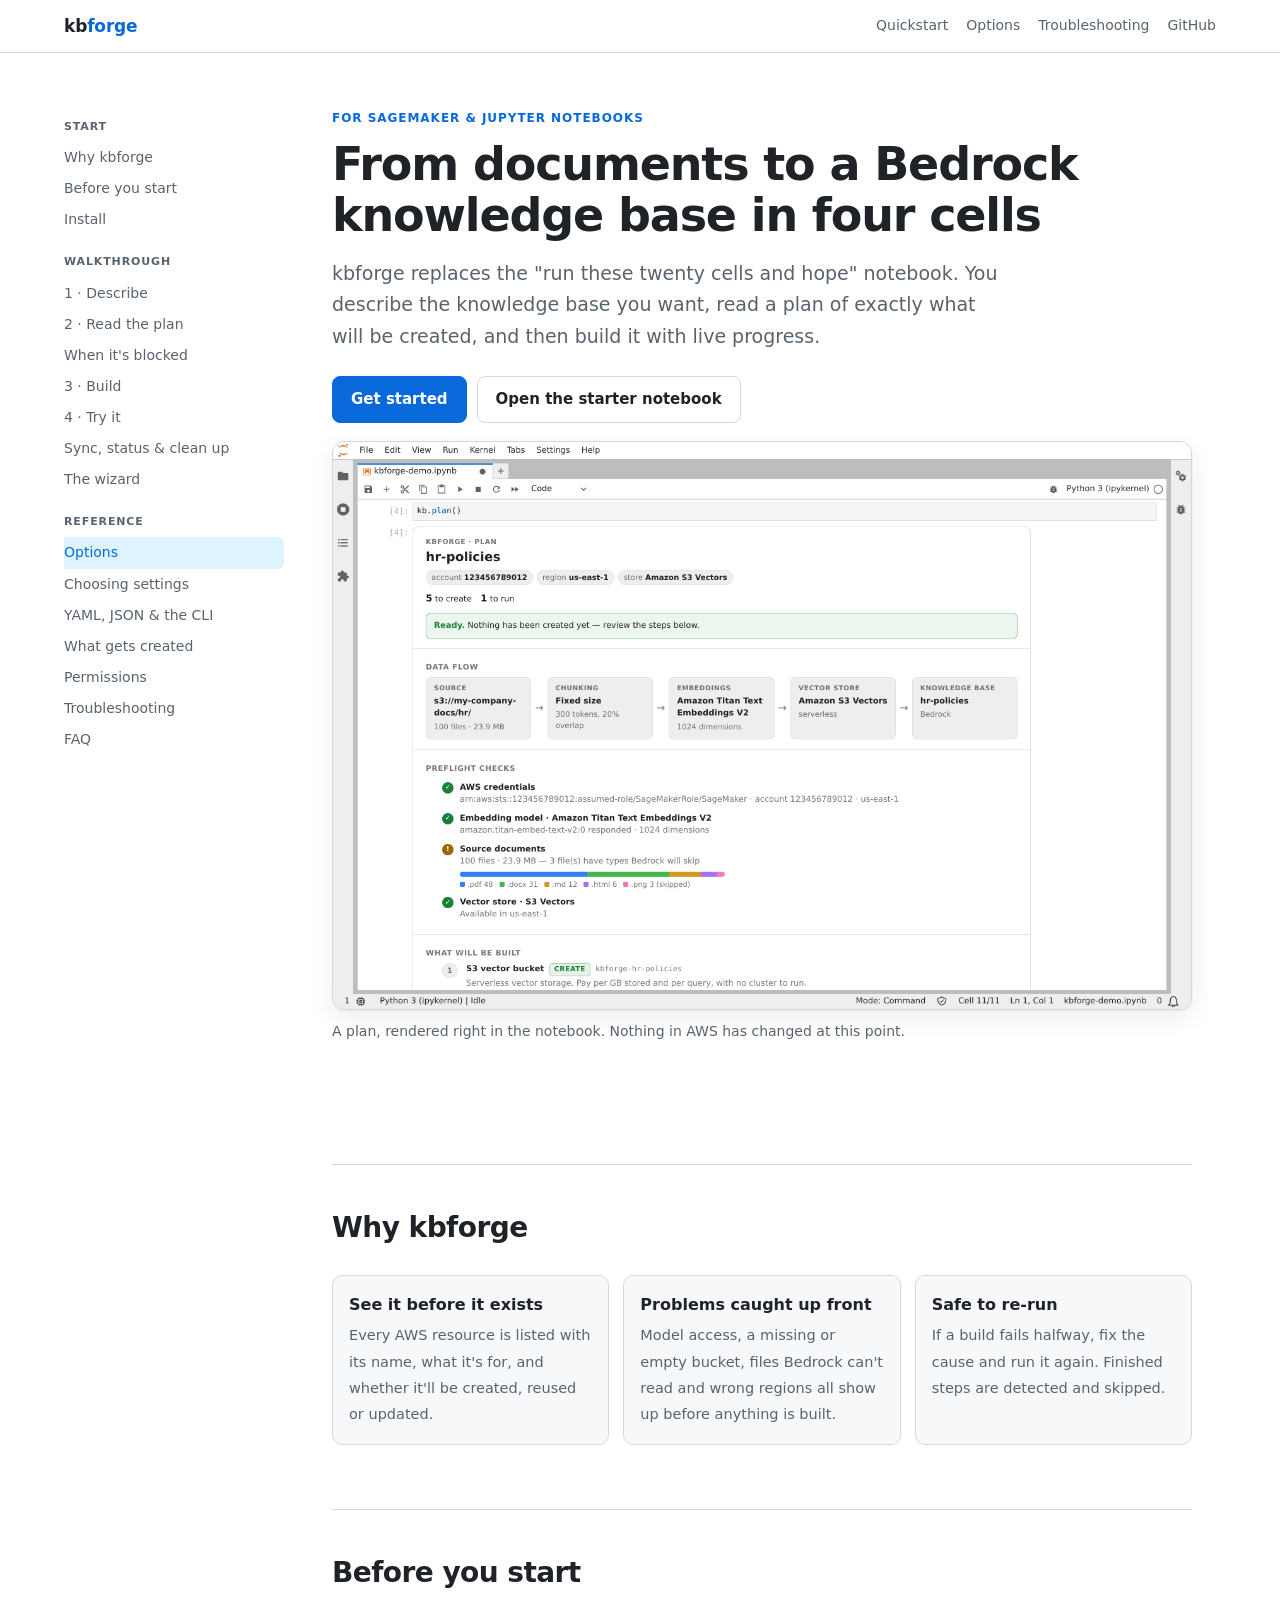
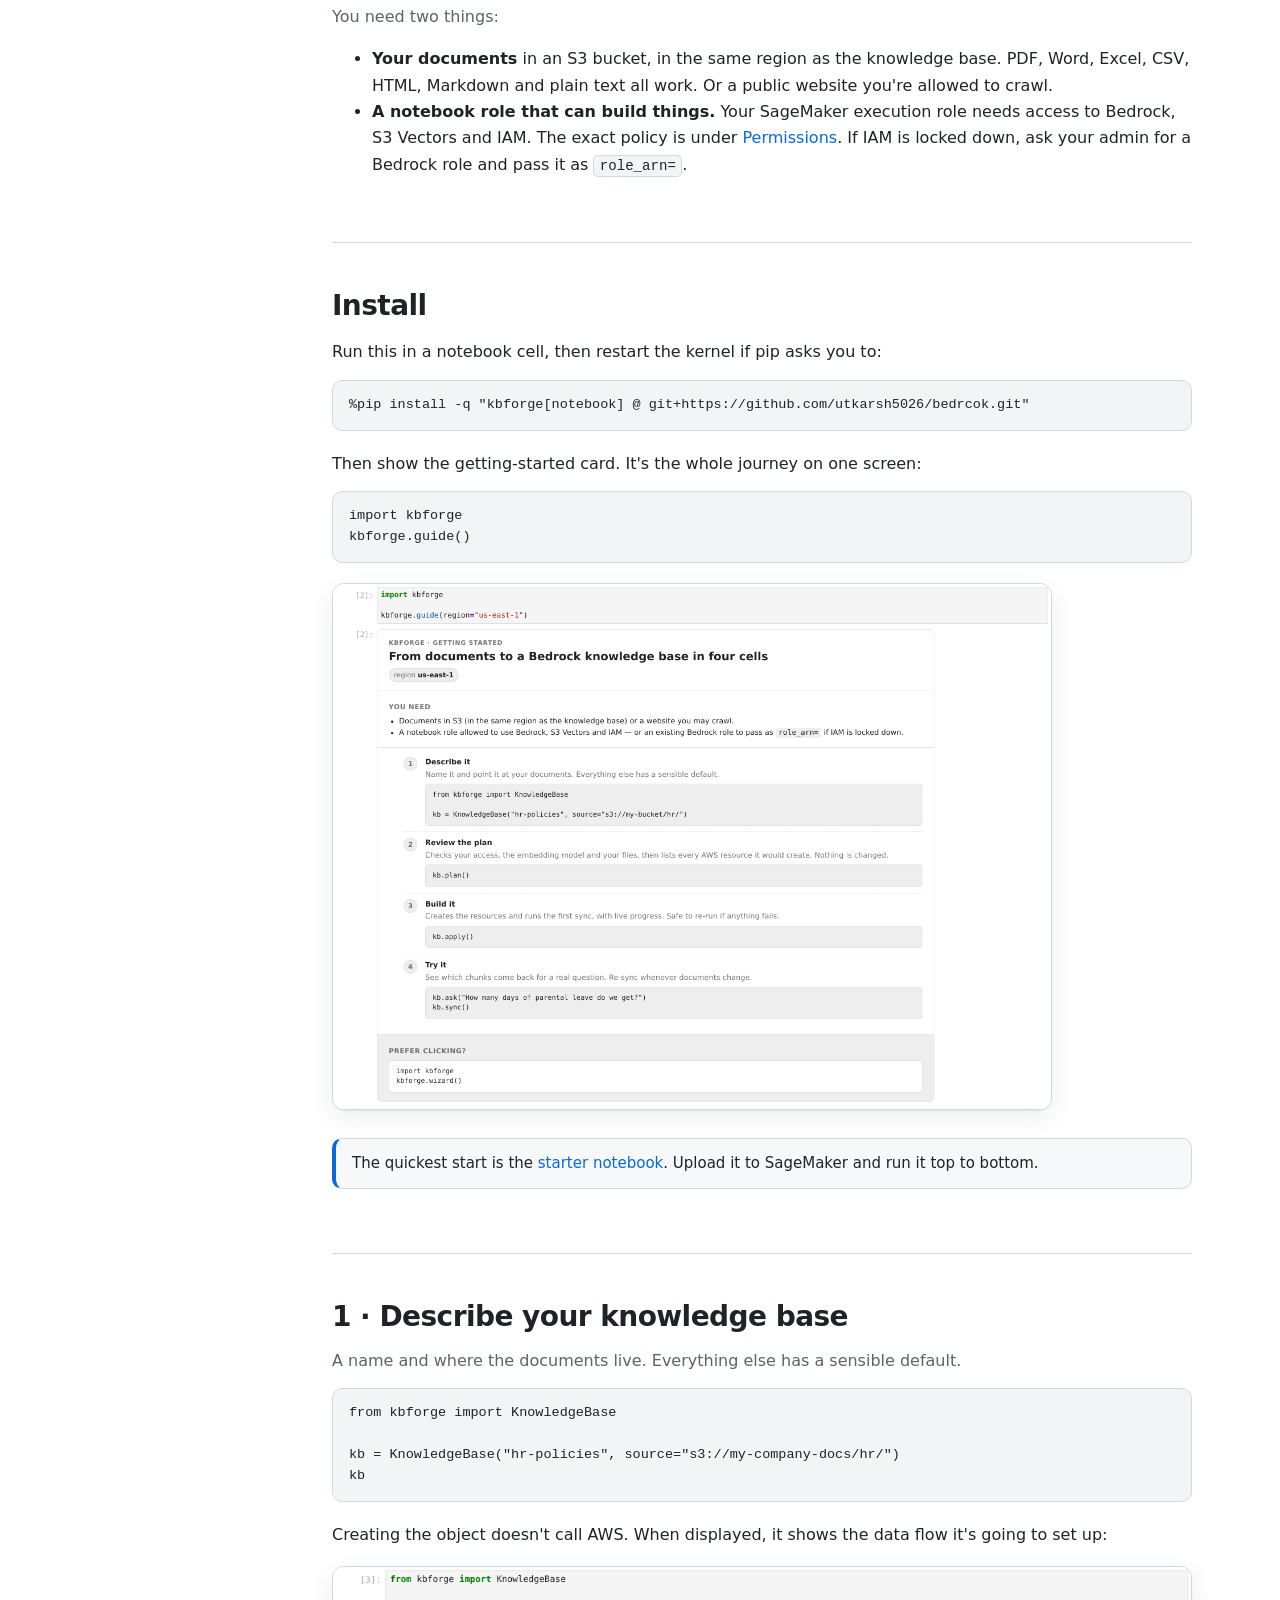
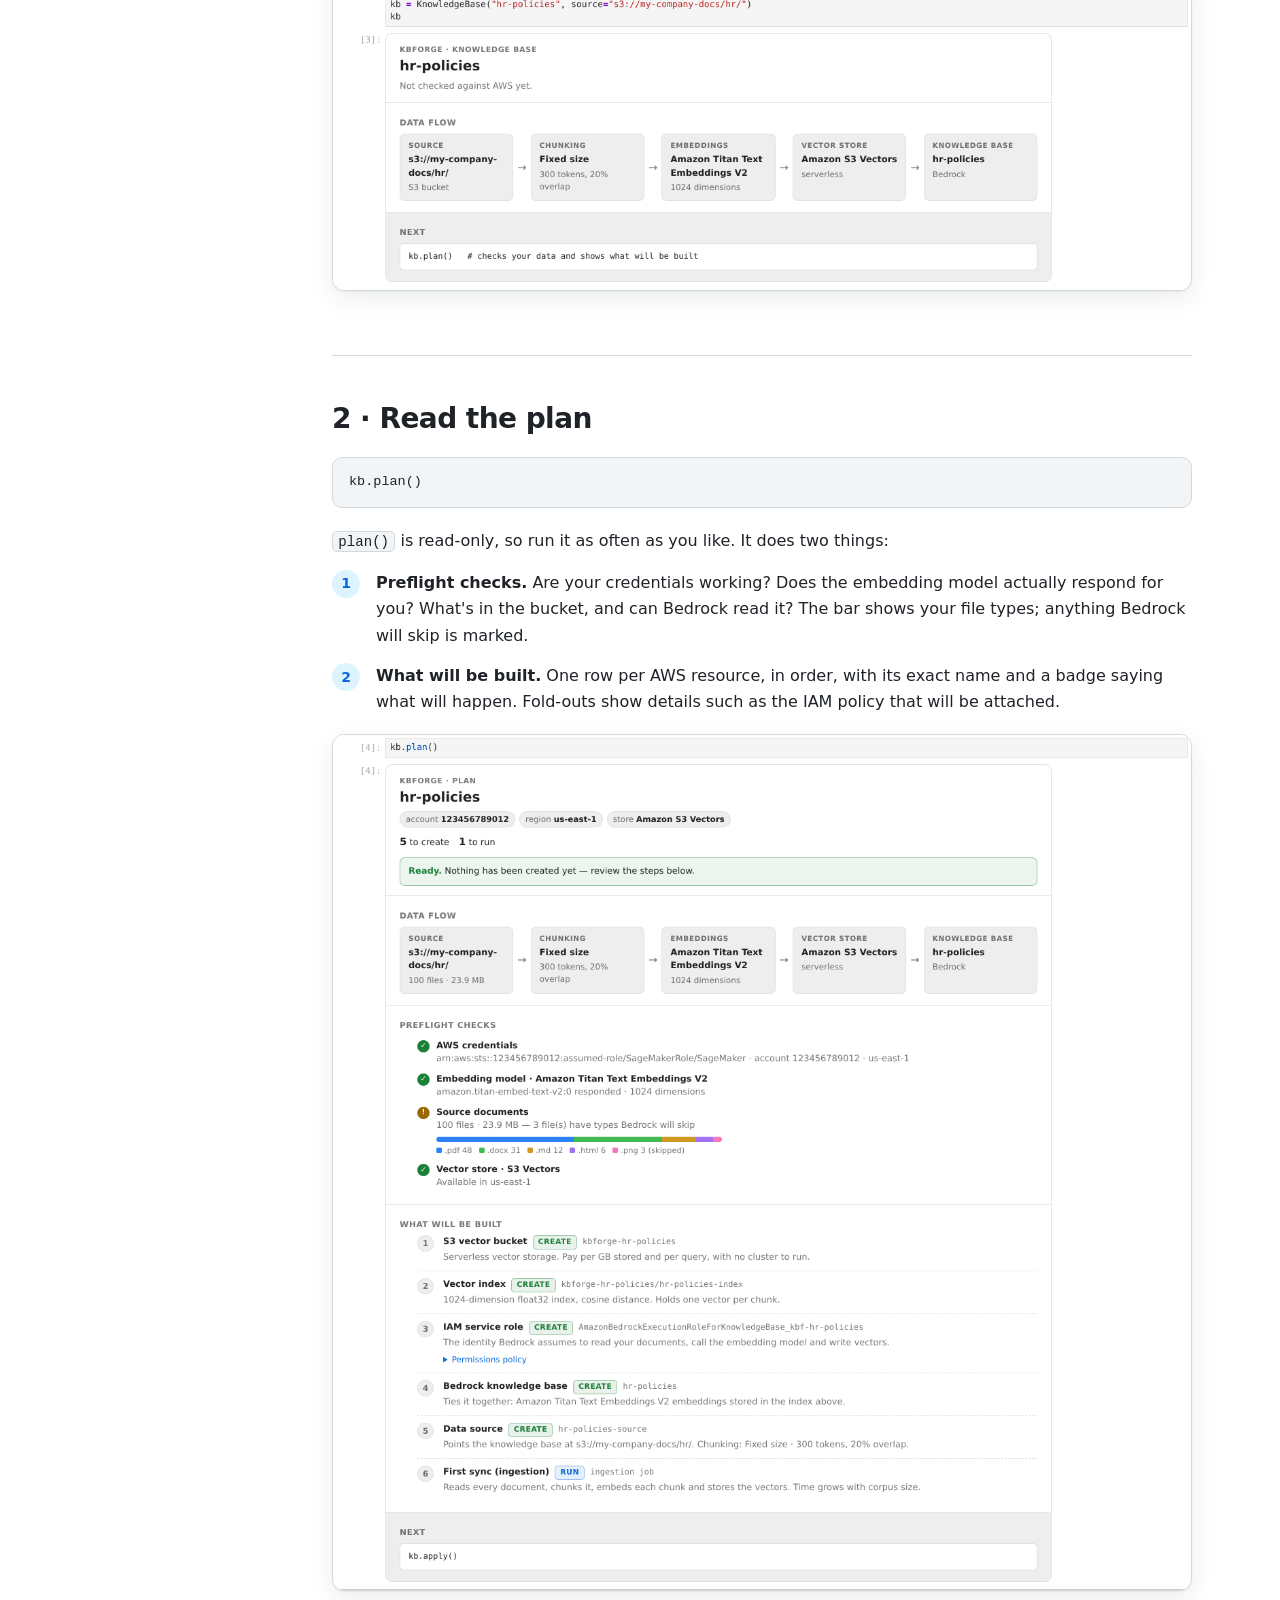
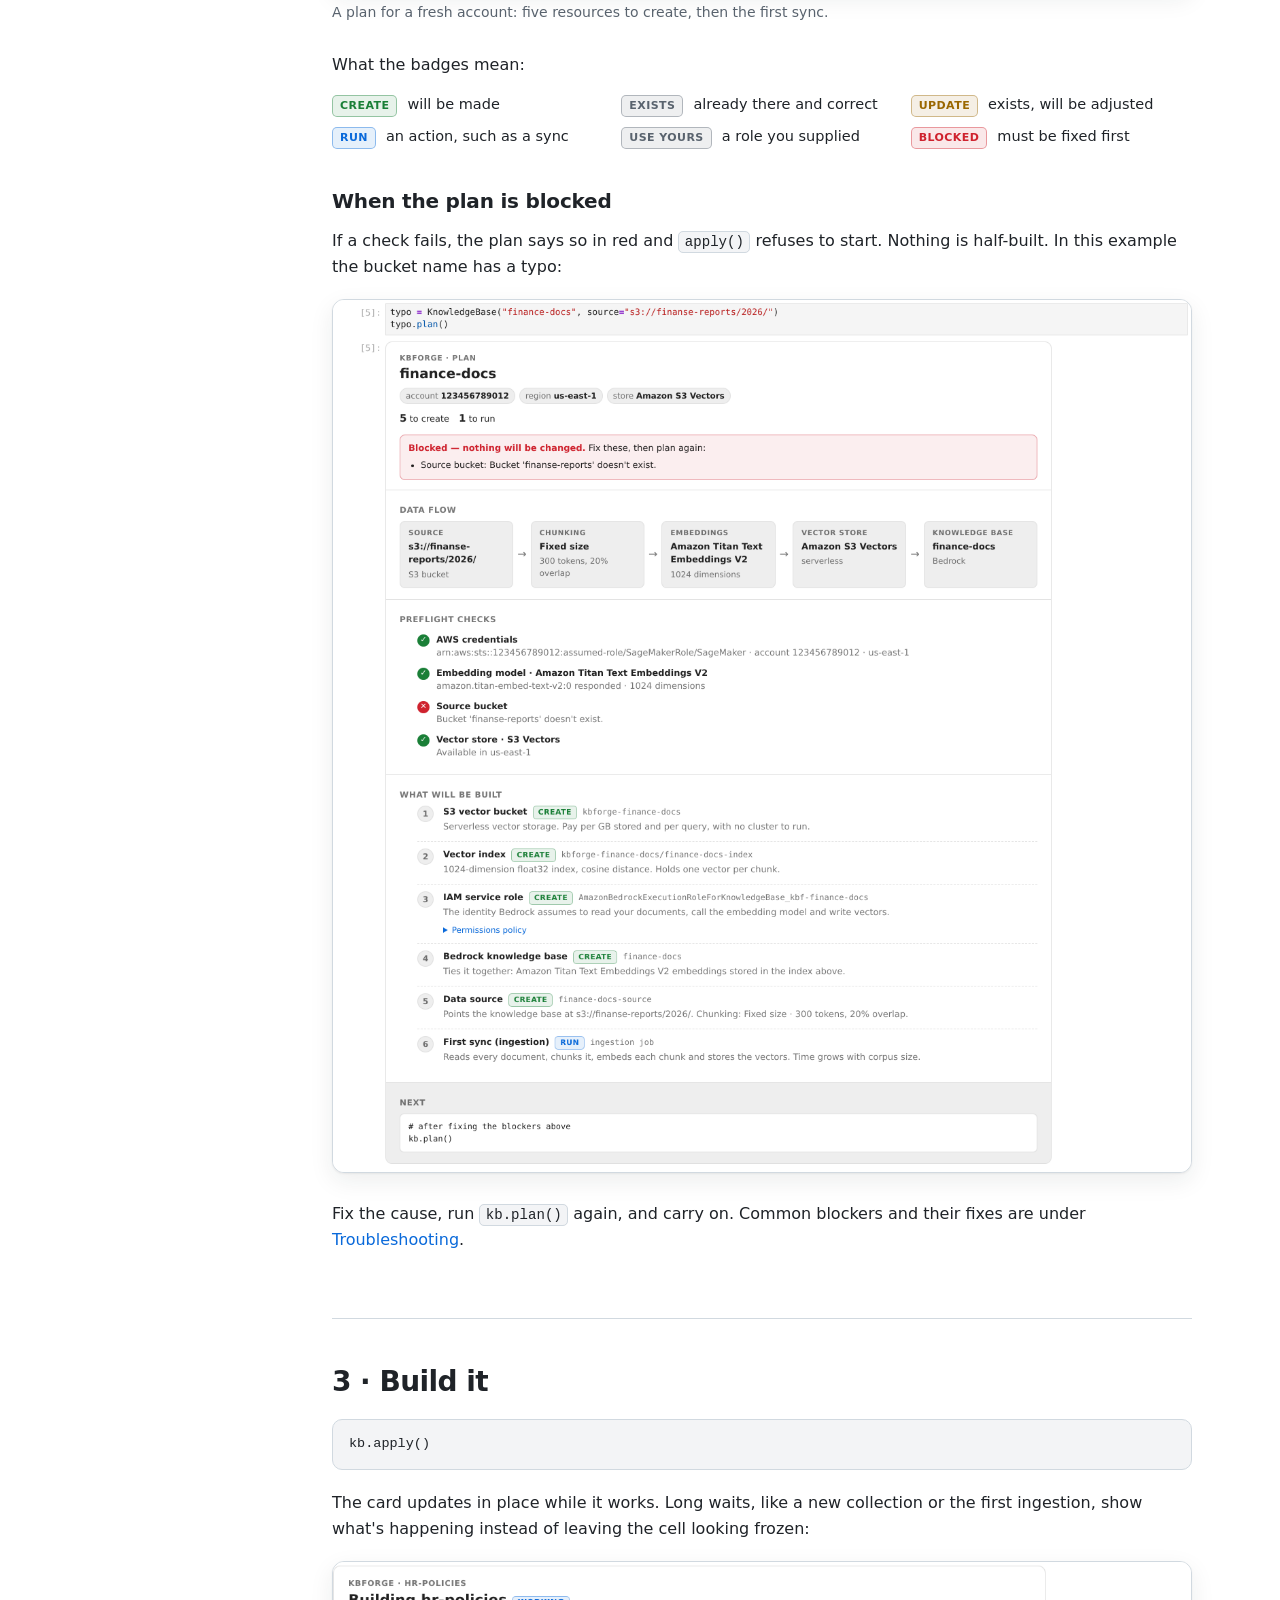
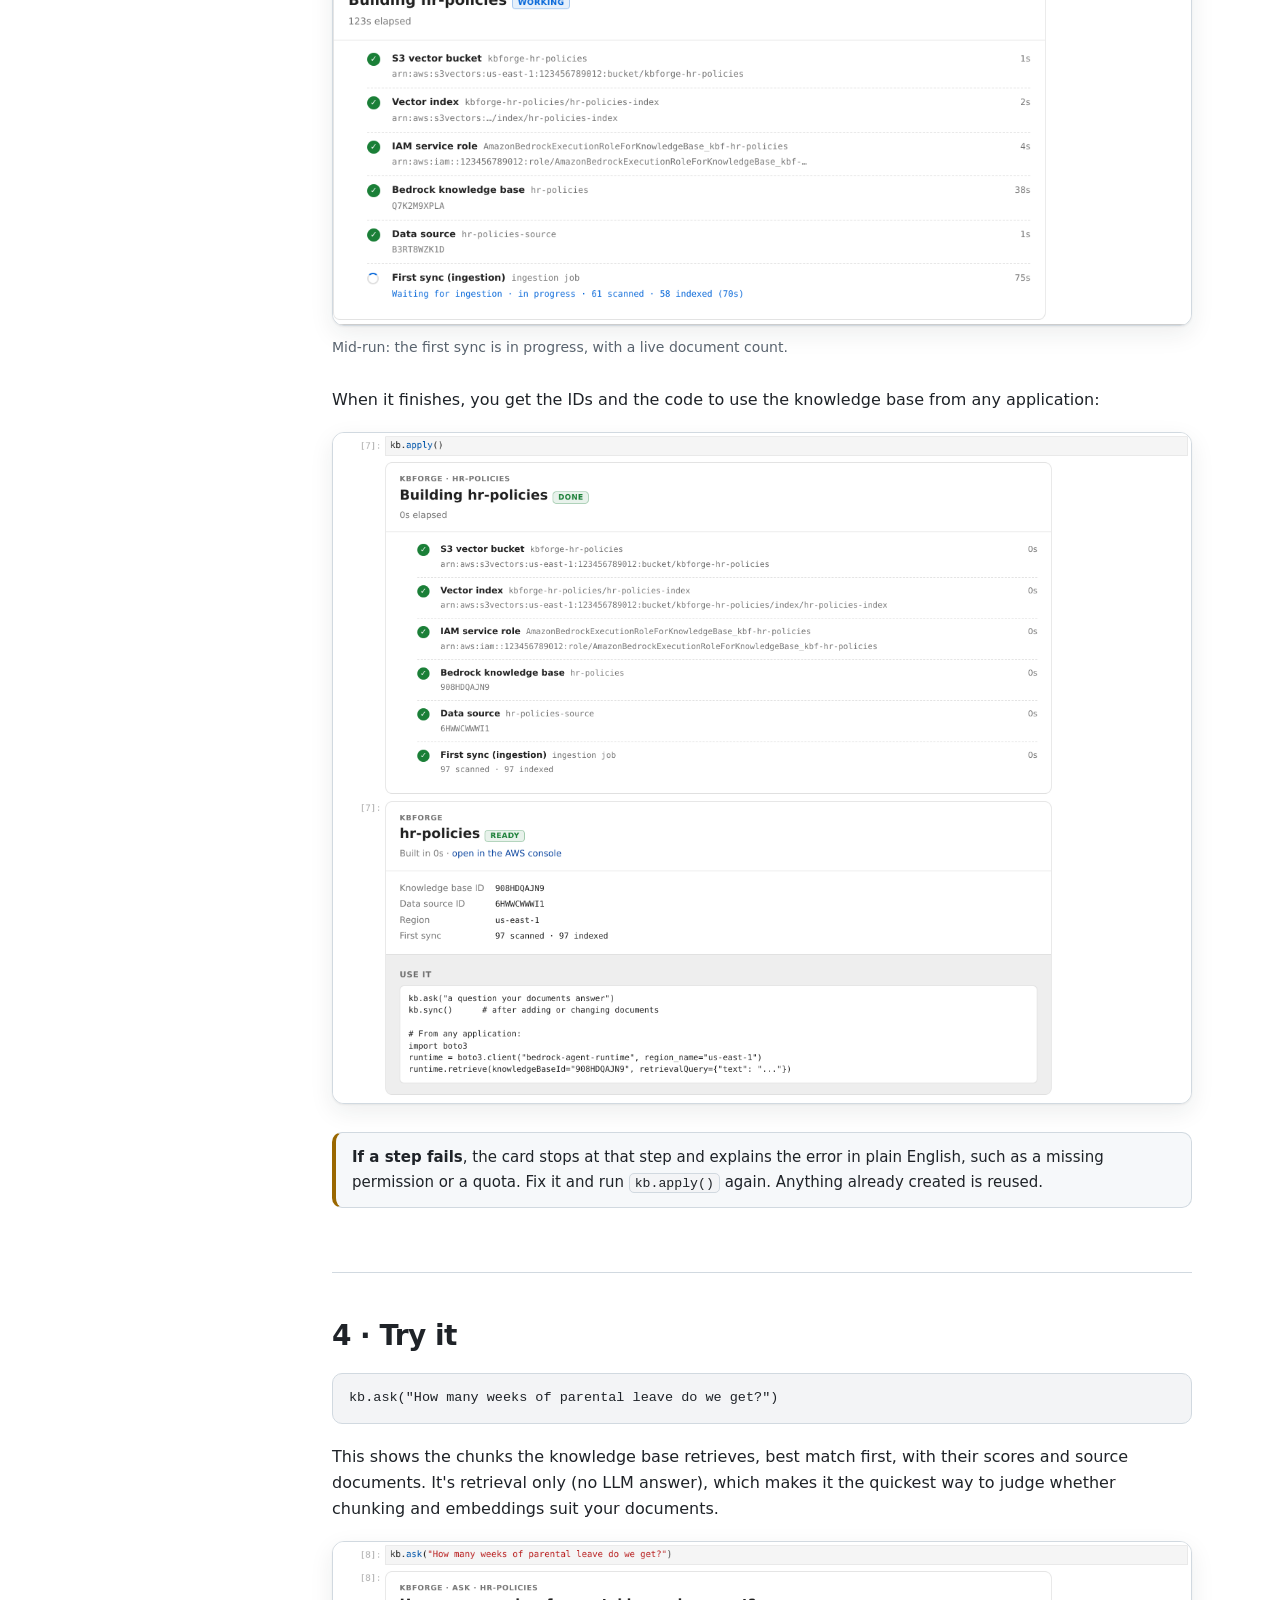
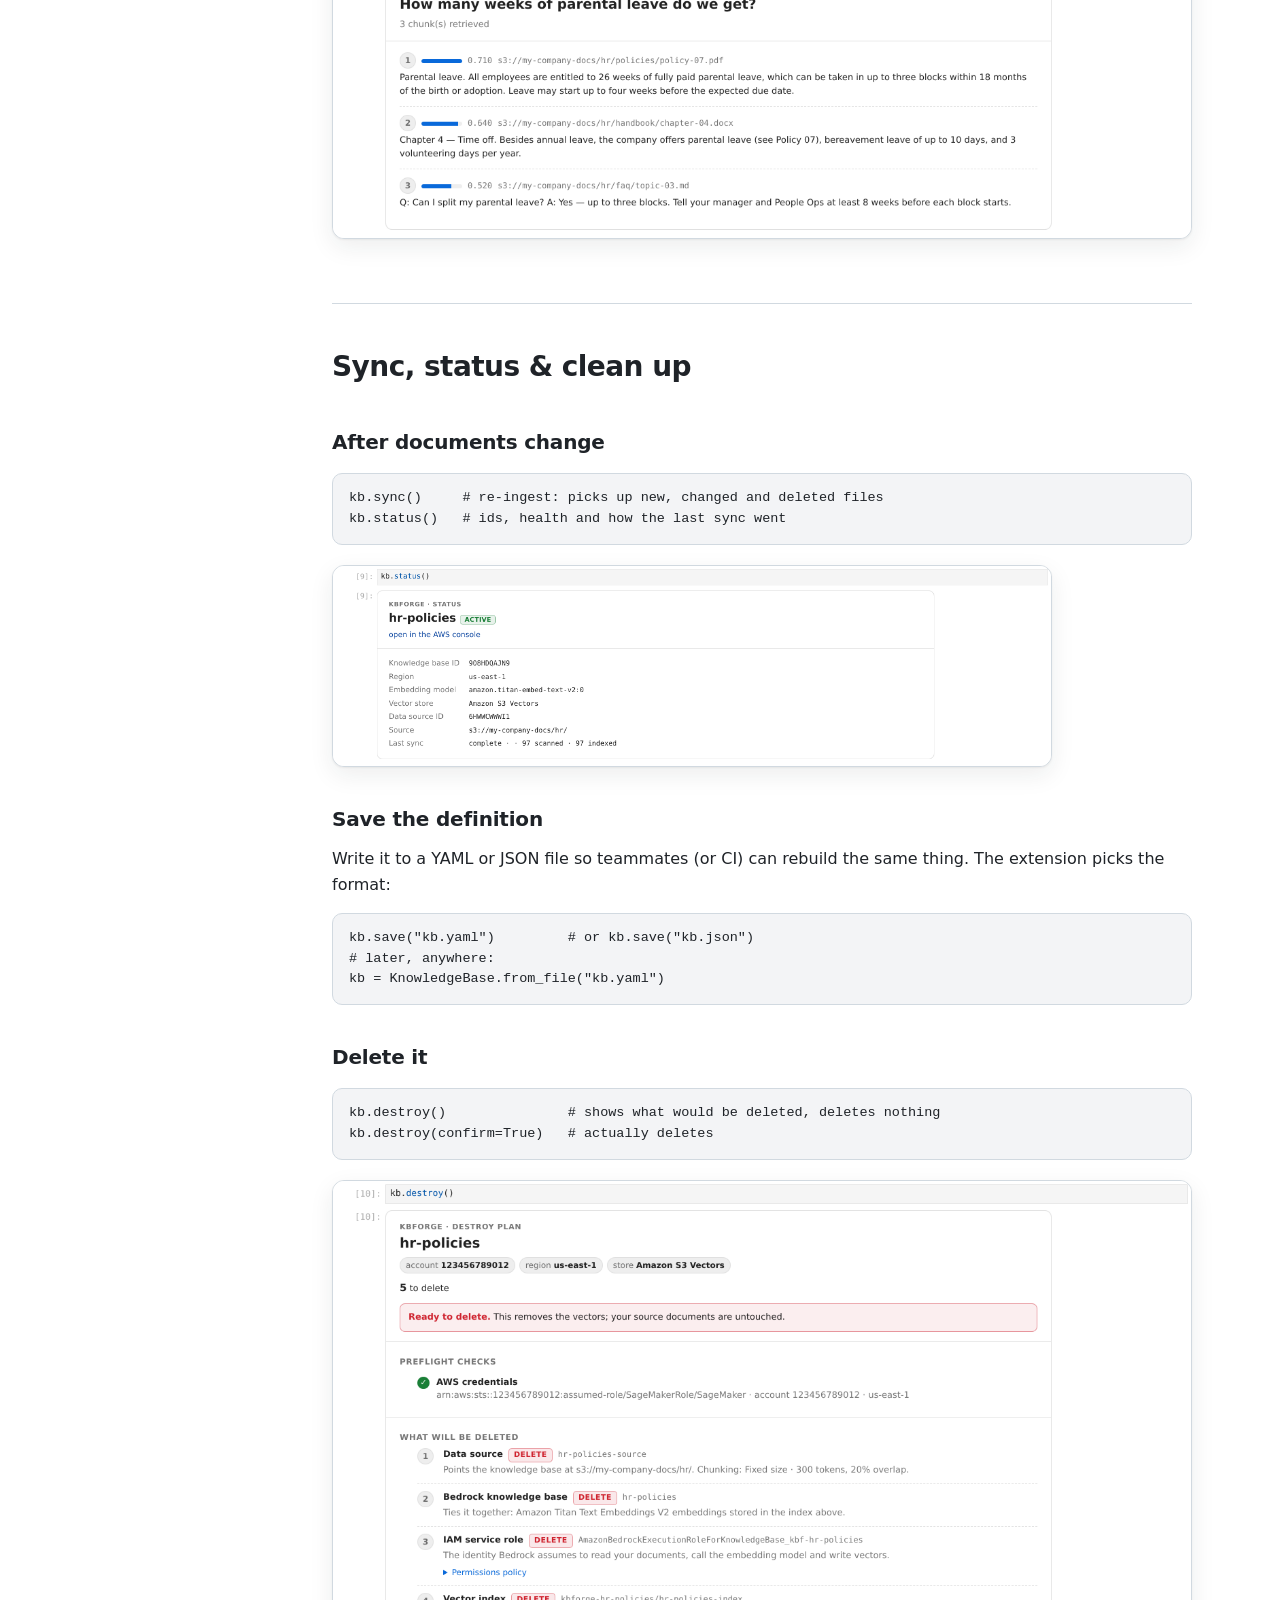
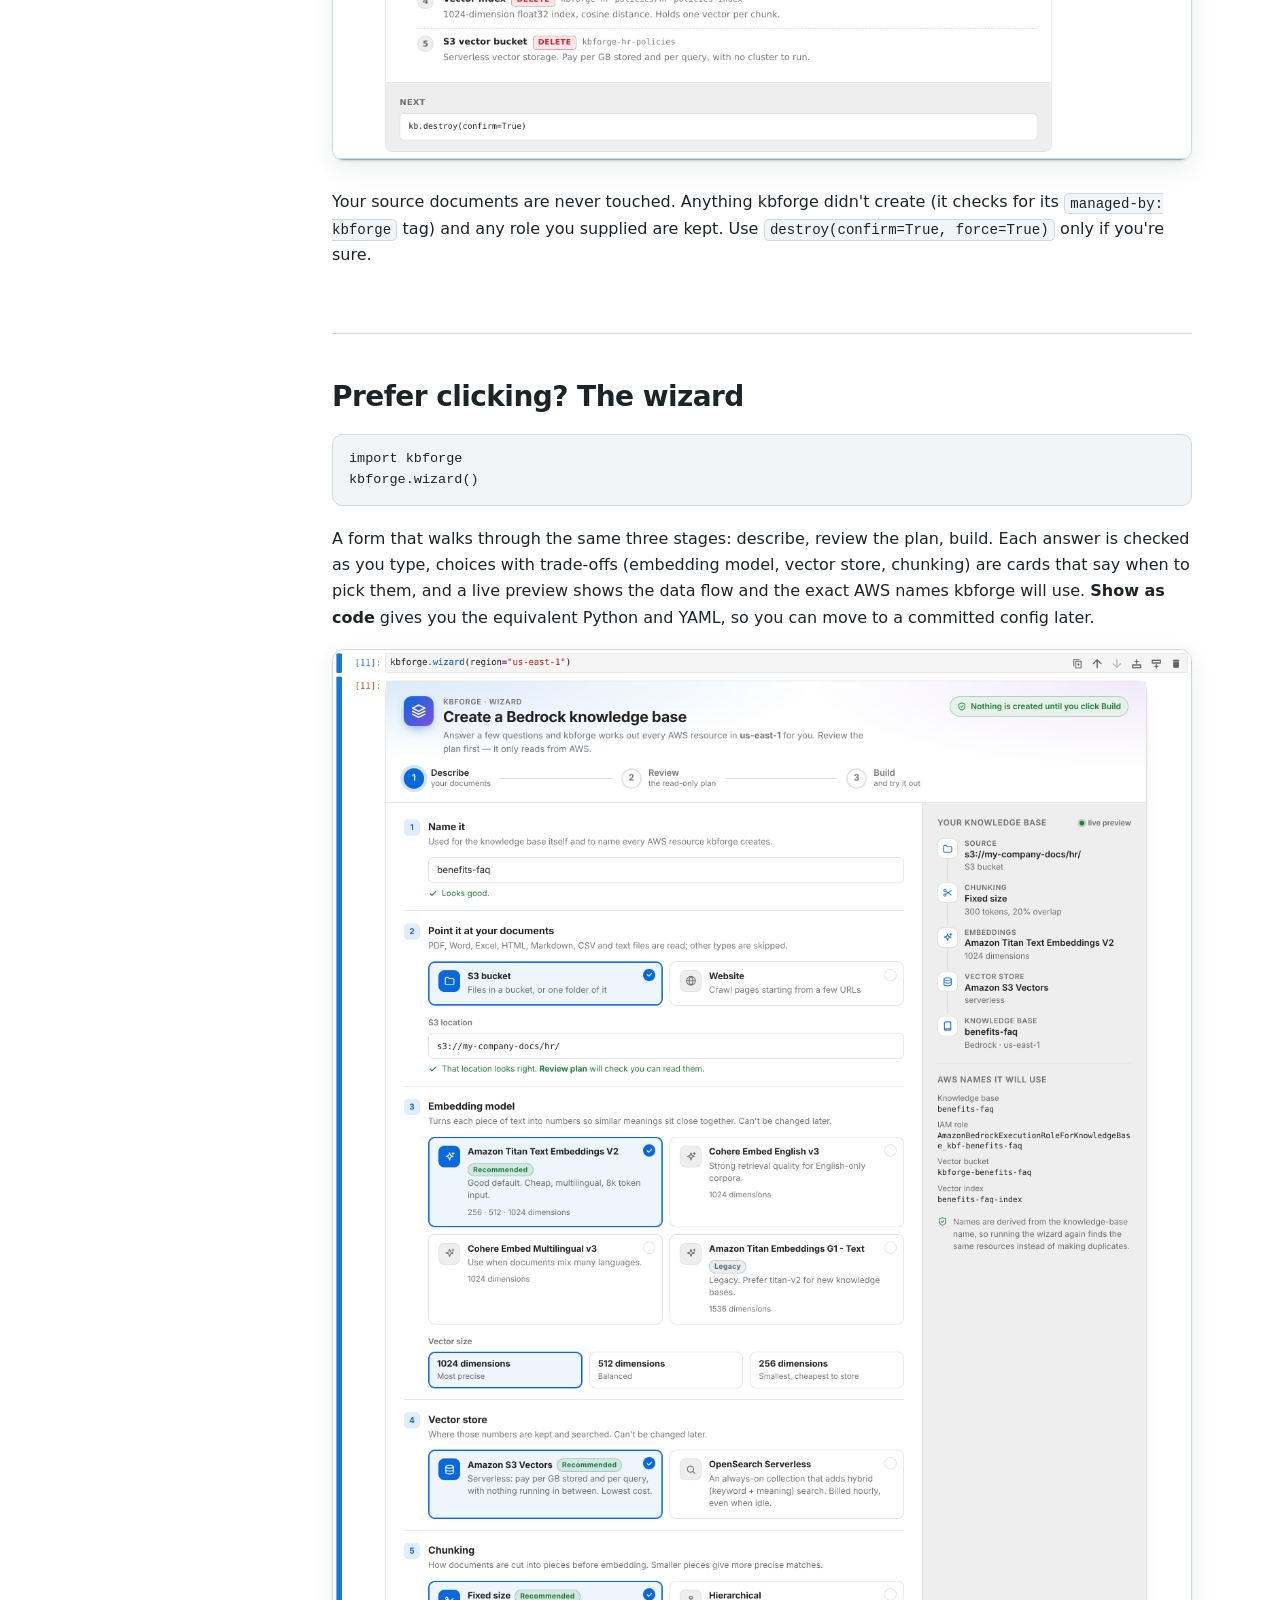
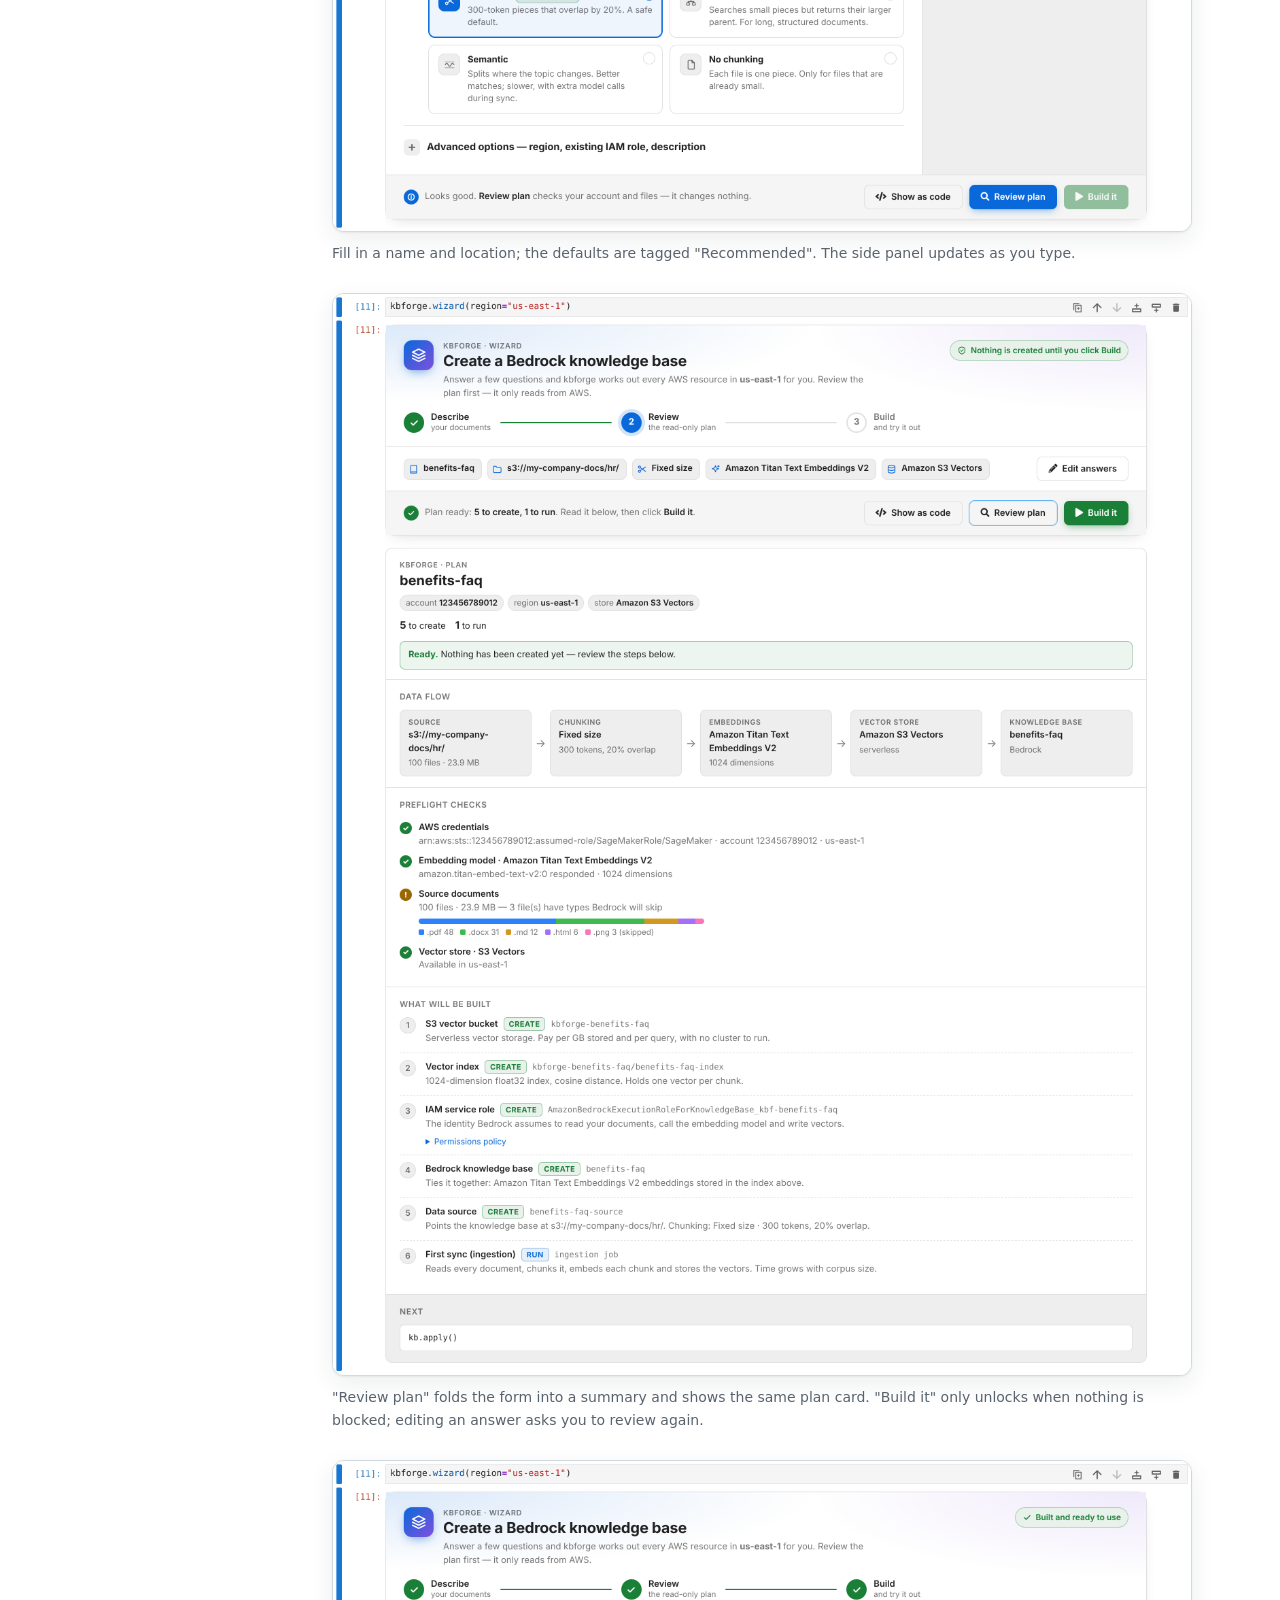
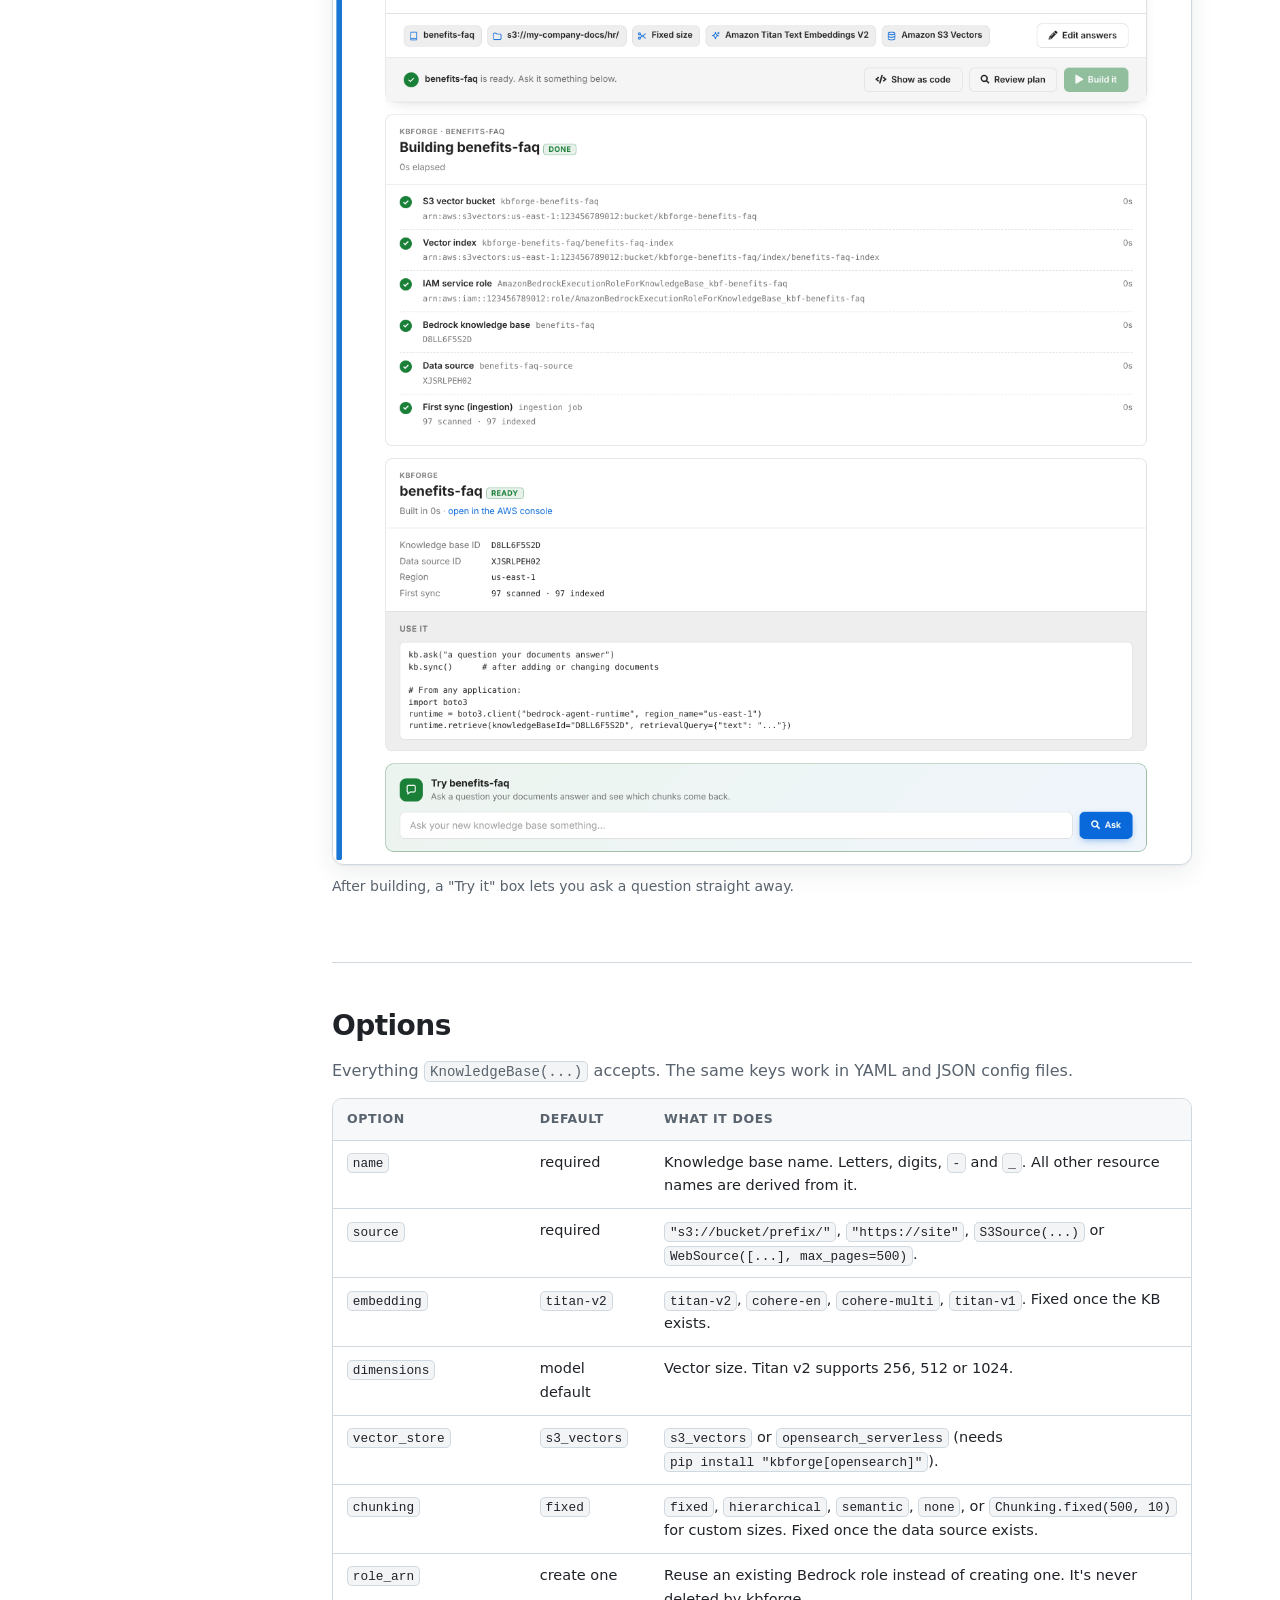
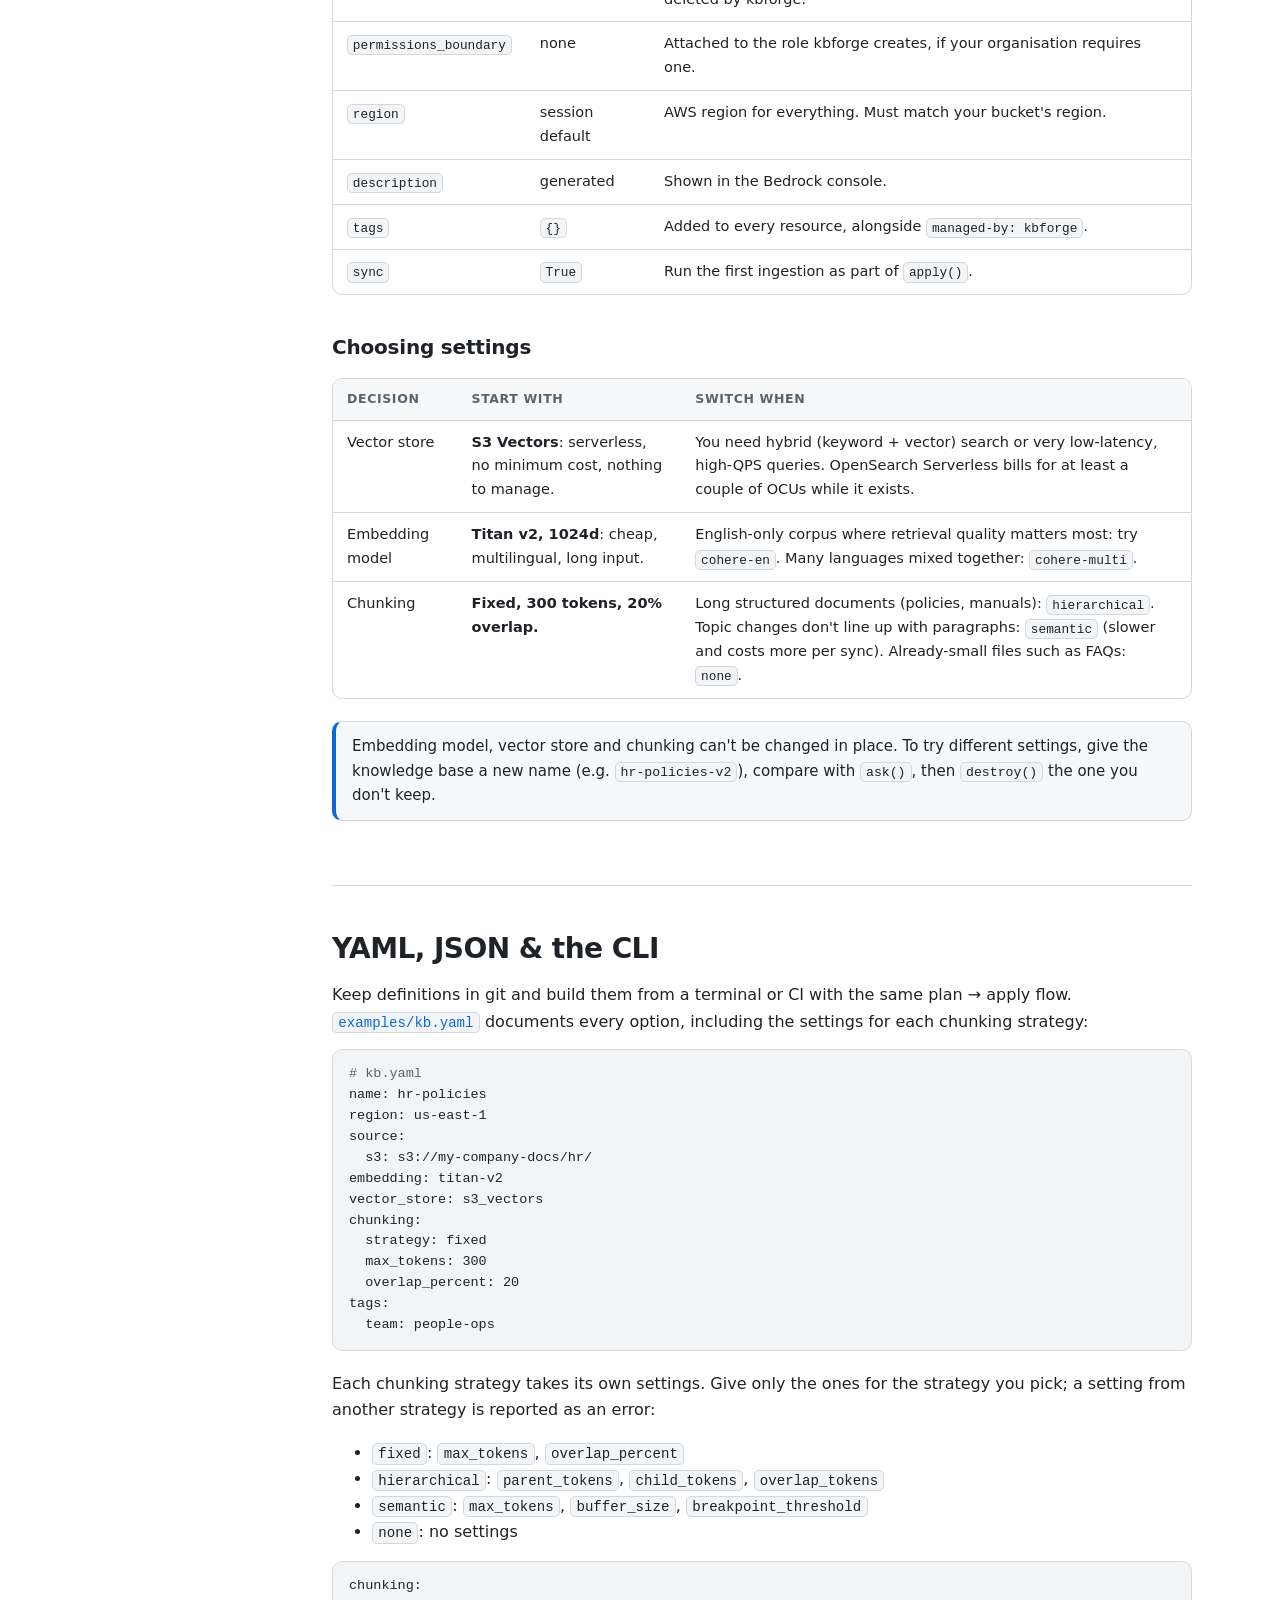
==== commit eb372355: "Merge pull request #8 from utkarsh5026/feat/json-config-and-chunking-validation Add JSON configs and" ====
--- a/docs/index.html
+++ b/docs/index.html
@@ -3,244 +3,457 @@
 <head>
 <meta charset="utf-8">
 <meta name="viewport" content="width=device-width, initial-scale=1">
-<title>kbforge · Bedrock knowledge bases from a notebook</title>
-<meta name="description" content="Turn documents in S3 into an Amazon Bedrock Knowledge Base in four notebook cells, with a readable plan before anything is created.">
-<meta property="og:title" content="kbforge · Bedrock knowledge bases from a notebook">
-<meta property="og:description" content="Describe it, read the plan, build it, ask it. Four notebook cells, no AWS expertise needed.">
-<meta property="og:image" content="assets/screens/jupyterlab.png">
-<link rel="icon" href="data:image/svg+xml,<svg xmlns='http://www.w3.org/2000/svg' viewBox='0 0 32 32'><rect width='32' height='32' fill='%231b1b1a'/><text x='16' y='21' font-family='monospace' font-weight='700' font-size='14' fill='%23f08a4b' text-anchor='middle'>kb</text></svg>">
-<link rel="stylesheet" href="assets/site.css">
-<link rel="stylesheet" href="assets/demo.css">
-<script>
-  // Old links pointed at sections that now live on the reference page; send them there.
-  (function () {
-    var moved = ["options", "choosing", "yaml", "resources", "permissions", "troubleshooting", "faq"];
-    if (moved.indexOf(location.hash.slice(1)) >= 0) location.replace("reference.html" + location.hash);
-  })();
-</script>
+<title>kbforge — Bedrock knowledge bases from a notebook</title>
+<meta name="description" content="Go from documents in S3 to an Amazon Bedrock Knowledge Base in a few SageMaker notebook cells, with a readable plan before anything is created.">
+<style>
+:root {
+  --bg: #ffffff; --bg-soft: #f6f8fa; --bg-code: #f3f4f6; --fg: #1f2328; --muted: #59636e;
+  --border: #d1d9e0; --accent: #0969da; --accent-soft: #ddf4ff; --green: #1a7f37; --amber: #9a6700; --red: #cf222e;
+  --shadow: 0 1px 2px rgba(31,35,40,.06), 0 8px 24px rgba(31,35,40,.08);
+  --mono: ui-monospace, SFMono-Regular, Menlo, Consolas, "Liberation Mono", monospace;
+  --sans: -apple-system, BlinkMacSystemFont, "Segoe UI", system-ui, "Helvetica Neue", Arial, sans-serif;
+}
+@media (prefers-color-scheme: dark) {
+  :root:not([data-theme="light"]) {
+    --bg: #0d1117; --bg-soft: #151b23; --bg-code: #161b22; --fg: #e6edf3; --muted: #9198a1;
+    --border: #30363d; --accent: #4493f8; --accent-soft: #121d2f; --green: #3fb950; --amber: #d29922; --red: #f85149;
+    --shadow: 0 1px 2px rgba(0,0,0,.4), 0 8px 24px rgba(0,0,0,.35);
+  }
+}
+* { box-sizing: border-box; }
+html { scroll-behavior: smooth; scroll-padding-top: 72px; }
+body { margin: 0; background: var(--bg); color: var(--fg); font: 16px/1.65 var(--sans); -webkit-font-smoothing: antialiased; }
+a { color: var(--accent); text-decoration: none; }
+a:hover { text-decoration: underline; }
+code { overflow-wrap: anywhere; font-family: var(--mono); font-size: .88em; background: var(--bg-code); padding: .12em .38em; border-radius: 5px; border: 1px solid var(--border); }
+pre { position: relative; margin: 14px 0 20px; padding: 14px 16px; background: var(--bg-code); border: 1px solid var(--border); border-radius: 10px; overflow-x: auto; font: 13.5px/1.55 var(--mono); }
+pre code { background: none; border: 0; padding: 0; font-size: inherit; overflow-wrap: normal; }
+.copy { position: absolute; top: 8px; right: 8px; font: 12px var(--sans); padding: 3px 9px; border-radius: 6px; border: 1px solid var(--border); background: var(--bg); color: var(--muted); cursor: pointer; opacity: 0; transition: opacity .15s; }
+pre:hover .copy, .copy:focus { opacity: 1; }
+.c { color: var(--muted); }
+
+header.top { position: sticky; top: 0; z-index: 10; background: color-mix(in srgb, var(--bg) 88%, transparent); backdrop-filter: blur(8px); border-bottom: 1px solid var(--border); }
+header.top .inner { max-width: 1200px; margin: 0 auto; padding: 12px 24px; display: flex; align-items: center; gap: 16px; }
+.brand { font-weight: 700; font-size: 17px; color: var(--fg); letter-spacing: -.01em; }
+.brand span { color: var(--accent); }
+header.top nav { margin-left: auto; display: flex; gap: 18px; font-size: 14px; }
+header.top nav a { color: var(--muted); }
+
+.layout { max-width: 1200px; margin: 0 auto; padding: 0 24px; display: grid; grid-template-columns: 220px minmax(0, 1fr); gap: 48px; }
+aside.toc { position: sticky; top: 72px; align-self: start; padding: 28px 0; max-height: calc(100vh - 72px); overflow-y: auto; font-size: 14px; }
+aside.toc .label { font-size: 11px; font-weight: 700; letter-spacing: .08em; text-transform: uppercase; color: var(--muted); margin: 18px 0 6px; }
+aside.toc a { display: block; padding: 4px 10px; margin-left: -10px; border-radius: 6px; color: var(--muted); }
+aside.toc a:hover { background: var(--bg-soft); color: var(--fg); text-decoration: none; }
+aside.toc a.active { color: var(--accent); background: var(--accent-soft); }
+main { padding: 8px 0 80px; min-width: 0; max-width: 860px; }
+
+.hero { padding: 48px 0 28px; }
+.eyebrow { font-size: 12px; font-weight: 700; letter-spacing: .08em; text-transform: uppercase; color: var(--accent); }
+.hero h1 { font-size: clamp(32px, 4.4vw, 46px); line-height: 1.12; letter-spacing: -.025em; margin: 10px 0 16px; }
+.hero p.lead { font-size: 19px; color: var(--muted); margin: 0 0 24px; max-width: 680px; }
+.buttons { display: flex; flex-wrap: wrap; gap: 10px; }
+.btn { display: inline-block; padding: 10px 18px; border-radius: 8px; font-weight: 600; font-size: 15px; border: 1px solid var(--border); color: var(--fg); background: var(--bg); }
+.btn.primary { background: var(--accent); border-color: var(--accent); color: #fff; }
+.btn:hover { text-decoration: none; filter: brightness(1.05); }
+
+h2 { font-size: 28px; letter-spacing: -.02em; margin: 64px 0 8px; padding-top: 8px; border-top: 1px solid var(--border); padding-top: 40px; }
+h3 { font-size: 20px; margin: 36px 0 6px; letter-spacing: -.01em; }
+p { margin: 10px 0; }
+.sub { color: var(--muted); margin-top: 0; }
+
+figure { margin: 18px 0 28px; }
+figure a { display: block; border: 1px solid var(--border); border-radius: 12px; overflow: hidden; box-shadow: var(--shadow); background: var(--bg); }
+figure img { display: block; width: 100%; height: auto; }
+figure.narrow { max-width: 720px; }
+figcaption { font-size: 14px; color: var(--muted); margin-top: 10px; }
+
+.why { display: grid; grid-template-columns: repeat(3, minmax(0, 1fr)); gap: 14px; margin: 24px 0 8px; }
+.why div { padding: 16px; border: 1px solid var(--border); border-radius: 10px; background: var(--bg-soft); }
+.why b { display: block; margin-bottom: 4px; }
+.why span { color: var(--muted); font-size: 14.5px; }
+
+.steps-list { counter-reset: s; list-style: none; padding: 0; margin: 16px 0; }
+.steps-list > li { counter-increment: s; position: relative; padding-left: 44px; margin: 0 0 14px; }
+.steps-list > li::before { content: counter(s); position: absolute; left: 0; top: 0; width: 28px; height: 28px; border-radius: 50%; background: var(--accent-soft); color: var(--accent); font-weight: 700; font-size: 14px; display: flex; align-items: center; justify-content: center; }
+
+.callout { padding: 12px 16px; border-radius: 10px; border: 1px solid var(--border); border-left: 4px solid var(--accent); background: var(--bg-soft); margin: 18px 0; font-size: 15px; }
+.callout.warn { border-left-color: var(--amber); }
+.callout b { color: var(--fg); }
+
+.table-wrap { overflow-x: auto; margin: 14px 0 22px; border: 1px solid var(--border); border-radius: 10px; }
+table { border-collapse: collapse; width: 100%; font-size: 14.5px; }
+th, td { text-align: left; padding: 10px 14px; border-bottom: 1px solid var(--border); vertical-align: top; }
+th { background: var(--bg-soft); font-size: 12.5px; text-transform: uppercase; letter-spacing: .05em; color: var(--muted); }
+tr:last-child td { border-bottom: 0; }
+td code { white-space: nowrap; }
+
+.legend { display: grid; grid-template-columns: repeat(auto-fill, minmax(230px, 1fr)); gap: 8px; margin: 14px 0; font-size: 14.5px; }
+.legend div { display: flex; gap: 10px; align-items: baseline; }
+.badge { display: inline-block; font-size: 11px; font-weight: 700; letter-spacing: .04em; text-transform: uppercase; padding: 1px 7px; border-radius: 5px; color: var(--c); border: 1px solid color-mix(in srgb, var(--c) 40%, transparent); background: color-mix(in srgb, var(--c) 10%, transparent); white-space: nowrap; }
+
+details { border: 1px solid var(--border); border-radius: 10px; padding: 10px 16px; margin: 12px 0; background: var(--bg-soft); }
+details summary { cursor: pointer; font-weight: 600; }
+details[open] summary { margin-bottom: 8px; }
+details pre { background: var(--bg); }
+
+footer { border-top: 1px solid var(--border); color: var(--muted); font-size: 14px; padding: 28px 24px 48px; text-align: center; }
+
+@media (max-width: 960px) {
+  .layout { grid-template-columns: minmax(0, 1fr); padding: 0 16px; }
+  aside.toc { display: none; }
+  header.top .inner { padding: 12px 16px; }
+  header.top nav { gap: 12px; }
+  .why { grid-template-columns: minmax(0, 1fr); }
+}
+@media (max-width: 520px) { header.top nav a.opt { display: none; } }
+</style>
 </head>
 <body>
 
 <header class="top">
   <div class="inner">
-    <a class="brand" href="./"><span class="name">kb<span>forge</span></span></a>
+    <a class="brand" href="#">kb<span>forge</span></a>
     <nav>
-      <a class="here" href="./">Guide</a>
-      <a href="reference.html">Reference</a>
-      <a class="opt" href="reference.html#troubleshooting">Help</a>
+      <a href="#quickstart">Quickstart</a>
+      <a class="opt" href="#options">Options</a>
+      <a class="opt" href="#troubleshooting">Troubleshooting</a>
       <a href="https://github.com/utkarsh5026/bedrcok">GitHub</a>
     </nav>
   </div>
 </header>
 
-<section class="hero">
-  <div class="wrap">
-    <h1>Build an Amazon Bedrock knowledge base from a notebook.</h1>
-    <p class="lead">Describe what you want in one line of Python. kbforge checks your setup, shows you exactly what it will create, and builds it only when you say so.</p>
+<div class="layout">
+  <aside class="toc" aria-label="Contents">
+    <div class="label">Start</div>
+    <a href="#why">Why kbforge</a>
+    <a href="#before">Before you start</a>
+    <a href="#install">Install</a>
+    <div class="label">Walkthrough</div>
+    <a href="#quickstart">1 · Describe</a>
+    <a href="#plan">2 · Read the plan</a>
+    <a href="#blocked">When it's blocked</a>
+    <a href="#apply">3 · Build</a>
+    <a href="#ask">4 · Try it</a>
+    <a href="#later">Sync, status &amp; clean up</a>
+    <a href="#wizard">The wizard</a>
+    <div class="label">Reference</div>
+    <a href="#options">Options</a>
+    <a href="#choosing">Choosing settings</a>
+    <a href="#yaml">YAML, JSON &amp; the CLI</a>
+    <a href="#resources">What gets created</a>
+    <a href="#permissions">Permissions</a>
+    <a href="#troubleshooting">Troubleshooting</a>
+    <a href="#faq">FAQ</a>
+  </aside>
+
+  <main>
+    <section class="hero">
+      <div class="eyebrow">For SageMaker &amp; Jupyter notebooks</div>
+      <h1>From documents to a Bedrock knowledge base in four cells</h1>
+      <p class="lead">kbforge replaces the "run these twenty cells and hope" notebook. You describe the knowledge base you want, read a plan of exactly what will be created, and then build it with live progress.</p>
+      <div class="buttons">
+        <a class="btn primary" href="#quickstart">Get started</a>
+        <a class="btn" href="https://github.com/utkarsh5026/bedrcok/blob/main/notebooks/getting_started.ipynb">Open the starter notebook</a>
+      </div>
+      <figure>
+        <a href="assets/screens/jupyterlab.png"><picture><source media="(prefers-color-scheme: dark)" srcset="assets/screens/jupyterlab-dark.png"><img src="assets/screens/jupyterlab.png" alt="JupyterLab showing a kbforge plan card with the data flow, preflight checks and the list of resources to build" width="2720" height="1800"></picture></a>
+        <figcaption>A plan, rendered right in the notebook. Nothing in AWS has changed at this point.</figcaption>
+      </figure>
+    </section>
+
+    <h2 id="why">Why kbforge</h2>
+    <div class="why">
+      <div><b>See it before it exists</b><span>Every AWS resource is listed with its name, what it's for, and whether it'll be created, reused or updated.</span></div>
+      <div><b>Problems caught up front</b><span>Model access, a missing or empty bucket, files Bedrock can't read and wrong regions all show up before anything is built.</span></div>
+      <div><b>Safe to re-run</b><span>If a build fails halfway, fix the cause and run it again. Finished steps are detected and skipped.</span></div>
+    </div>
+
+    <h2 id="before">Before you start</h2>
+    <p class="sub">You need two things:</p>
+    <ul>
+      <li><b>Your documents</b> in an S3 bucket, in the same region as the knowledge base. PDF, Word, Excel, CSV, HTML, Markdown and plain text all work. Or a public website you're allowed to crawl.</li>
+      <li><b>A notebook role that can build things.</b> Your SageMaker execution role needs access to Bedrock, S3 Vectors and IAM. The exact policy is under <a href="#permissions">Permissions</a>. If IAM is locked down, ask your admin for a Bedrock role and pass it as <code>role_arn=</code>.</li>
+    </ul>
+
+    <h2 id="install">Install</h2>
+    <p>Run this in a notebook cell, then restart the kernel if pip asks you to:</p>
 <pre><code>%pip install -q "kbforge[notebook] @ git+https://github.com/utkarsh5026/bedrcok.git"</code></pre>
-
-    <div class="player" id="tour">
-      <div class="screen" data-demo="autoplay"></div>
-      <div class="controls"></div>
-      <div class="chapters"></div>
-      <p class="note">A 90-second tour, recorded from real kbforge output against a simulated AWS account. Click the video to pause. <a href="assets/kbforge-tour.mp4" download>Download as MP4</a> · <a href="demo.html">Full screen</a></p>
+    <p>Then show the getting-started card. It's the whole journey on one screen:</p>
+<pre><code>import kbforge
+kbforge.guide()</code></pre>
+    <figure class="narrow">
+      <a href="assets/screens/guide.png"><picture><source media="(prefers-color-scheme: dark)" srcset="assets/screens/guide-dark.png"><img src="assets/screens/guide.png" alt="The kbforge getting-started card listing four steps with code" loading="lazy" width="2524" height="1846"></picture></a>
+    </figure>
+    <div class="callout">The quickest start is the <a href="https://github.com/utkarsh5026/bedrcok/blob/main/notebooks/getting_started.ipynb">starter notebook</a>. Upload it to SageMaker and run it top to bottom.</div>
+
+    <h2 id="quickstart">1 · Describe your knowledge base</h2>
+    <p class="sub">A name and where the documents live. Everything else has a sensible default.</p>
+<pre><code>from kbforge import KnowledgeBase
+
+kb = KnowledgeBase("hr-policies", source="s3://my-company-docs/hr/")
+kb</code></pre>
+    <p>Creating the object doesn't call AWS. When displayed, it shows the data flow it's going to set up:</p>
+    <figure>
+      <a href="assets/screens/describe.png"><picture><source media="(prefers-color-scheme: dark)" srcset="assets/screens/describe-dark.png"><img src="assets/screens/describe.png" alt="A card showing the data flow: source, chunking, embeddings, vector store, knowledge base" loading="lazy" width="2524" height="950"></picture></a>
+    </figure>
+
+    <h2 id="plan">2 · Read the plan</h2>
+<pre><code>kb.plan()</code></pre>
+    <p><code>plan()</code> is read-only, so run it as often as you like. It does two things:</p>
+    <ol class="steps-list">
+      <li><b>Preflight checks.</b> Are your credentials working? Does the embedding model actually respond for you? What's in the bucket, and can Bedrock read it? The bar shows your file types; anything Bedrock will skip is marked.</li>
+      <li><b>What will be built.</b> One row per AWS resource, in order, with its exact name and a badge saying what will happen. Fold-outs show details such as the IAM policy that will be attached.</li>
+    </ol>
+    <figure>
+      <a href="assets/screens/plan.png"><picture><source media="(prefers-color-scheme: dark)" srcset="assets/screens/plan-dark.png"><img src="assets/screens/plan.png" alt="Full plan card: summary, data flow, four preflight checks and six numbered steps with CREATE and RUN badges" loading="lazy" width="2524" height="2516"></picture></a>
+      <figcaption>A plan for a fresh account: five resources to create, then the first sync.</figcaption>
+    </figure>
+    <p>What the badges mean:</p>
+    <div class="legend">
+      <div><span class="badge" style="--c:var(--green)">create</span> will be made</div>
+      <div><span class="badge" style="--c:var(--muted)">exists</span> already there and correct</div>
+      <div><span class="badge" style="--c:var(--amber)">update</span> exists, will be adjusted</div>
+      <div><span class="badge" style="--c:var(--accent)">run</span> an action, such as a sync</div>
+      <div><span class="badge" style="--c:var(--muted)">use yours</span> a role you supplied</div>
+      <div><span class="badge" style="--c:var(--red)">blocked</span> must be fixed first</div>
     </div>
-  </div>
-</section>
-
-<section class="block" id="what">
-  <div class="wrap">
-    <h2>What it builds</h2>
-    <p class="sub">A knowledge base is a search index over your own documents that matches on meaning rather than exact words. Chat assistants use one to find the right passages before they answer. Getting there takes five steps, and five AWS resources:</p>
-    <div class="pipeline">
-      <div><b>Documents</b><span>PDF, Word, Excel, HTML, Markdown in an S3 bucket</span></div>
-      <div><b>Chunks</b><span>Each file split into short passages</span></div>
-      <div><b>Embeddings</b><span>Each passage turned into a vector by a Bedrock model</span></div>
-      <div><b>Vector store</b><span>Vectors stored so similar meanings are found quickly</span></div>
-      <div><b>Retrieval</b><span>A question returns the closest passages</span></div>
-    </div>
-    <p class="measure">Wiring that up by hand means an IAM role with the right policy, a vector bucket and index, the knowledge base, a data source, and an ingestion job, each with its own waiting and failure modes. kbforge does it in order, explains any error in plain English, and can be safely re-run.</p>
-  </div>
-</section>
-
-<section class="block" id="start">
-  <div class="wrap">
-    <h2>Before you start</h2>
-    <div class="cols">
-      <div><h3>Documents in S3</h3><p>In the region you'll build in. PDF, Word, Excel, CSV, HTML, Markdown and plain text all work. A public website can be crawled instead.</p></div>
-      <div><h3>A role that can build</h3><p>Your SageMaker role needs access to Bedrock, S3 Vectors and IAM: copy the <a href="reference.html#permissions">ready-made policy</a>. If IAM is locked down, ask an admin for a Bedrock role and pass it as <code>role_arn=</code>.</p></div>
-    </div>
-  </div>
-</section>
-
-<section class="block" id="cells">
-  <div class="wrap">
-    <h2>Four cells</h2>
-    <p class="sub">After installing, this is the whole thing. Each line is explained below.</p>
-<pre><code><span class="k">from</span> kbforge <span class="k">import</span> KnowledgeBase
-
-kb = KnowledgeBase(<span class="s">"hr-policies"</span>, source=<span class="s">"s3://my-company-docs/hr/"</span>)
-kb.plan()
-kb.apply()
-kb.ask(<span class="s">"How many weeks of parental leave do we get?"</span>)</code></pre>
-    <ol class="cells">
-      <li><a href="#describe">Describe</a><span>A name and a source. No AWS calls yet.</span></li>
-      <li><a href="#plan">Plan</a><span>Checks and a list of what will be created. Changes nothing.</span></li>
-      <li><a href="#build">Build</a><span>Creates everything, with live progress.</span></li>
-      <li><a href="#ask">Ask</a><span>Shows which passages come back for a question.</span></li>
-    </ol>
-  </div>
-</section>
-
-<section class="block" id="walkthrough">
-  <div class="wrap">
-    <h2>What each step shows</h2>
-    <p class="sub">Every call draws a card under the cell. Click a screenshot to open it full size.</p>
-
-    <div class="row" id="describe">
-      <div class="text">
-        <div class="num">Step 1</div>
-        <h3>Describe what you want</h3>
-<pre><code>kb = KnowledgeBase(
-    <span class="s">"hr-policies"</span>,
-    source=<span class="s">"s3://my-company-docs/hr/"</span>,
-)
-kb</code></pre>
-        <p>Give it a <b>name</b> and a <b>source</b>. Everything else (the AI model, the storage, how files are split) has a sensible default you can <a href="reference.html#options">change later</a>.</p>
-        <p>This doesn't touch AWS. It just shows the pipeline it's going to set up.</p>
-      </div>
-      <figure class="shot"><a href="assets/screens/describe.png"><picture><source media="(prefers-color-scheme: dark)" srcset="assets/screens/describe-dark.png"><img src="assets/screens/describe.png" alt="A card showing the data flow: source, chunking, embeddings, vector store, knowledge base" loading="lazy" width="2524" height="950"></picture></a></figure>
-    </div>
-
-    <div class="row" id="plan">
-      <div class="text">
-        <div class="num">Step 2</div>
-        <h3>Read the plan</h3>
-<pre><code>kb.plan()</code></pre>
-        <p>Think of it as a <b>preview</b>. It's read-only, so run it as often as you like. It checks your credentials, that the AI model works for you, and what's in your bucket. Then it lists <b>every AWS resource</b> it would create, by name.</p>
-        <div class="legend">
-          <div><span class="badge" style="--c:var(--green)">create</span> will be made</div>
-          <div><span class="badge" style="--c:var(--muted)">exists</span> already there</div>
-          <div><span class="badge" style="--c:var(--amber)">update</span> will be adjusted</div>
-          <div><span class="badge" style="--c:var(--red)">blocked</span> fix this first</div>
-        </div>
-      </div>
-      <figure class="shot tall"><a href="assets/screens/plan.png"><picture><source media="(prefers-color-scheme: dark)" srcset="assets/screens/plan-dark.png"><img src="assets/screens/plan.png" alt="Full plan card: summary, data flow, four preflight checks and six numbered steps with CREATE and RUN badges" loading="lazy" width="2524" height="2516"></picture></a></figure>
-    </div>
-
-    <div class="row" id="blocked">
-      <div class="text">
-        <div class="num">If something's wrong</div>
-        <h3>Problems are caught before anything is built</h3>
-        <p>A typo in the bucket name, a model you don't have access to, the wrong region: the plan turns <b>red</b>, says what to do, and <code>apply()</code> refuses to start. Nothing is ever half-built.</p>
-        <p>Fix it, run <code>kb.plan()</code> again, carry on. Common fixes are on the <a href="reference.html#troubleshooting">help page</a>.</p>
-      </div>
-      <figure class="shot tall"><a href="assets/screens/blocked.png"><picture><source media="(prefers-color-scheme: dark)" srcset="assets/screens/blocked-dark.png"><img src="assets/screens/blocked.png" alt="A plan with a red Blocked banner: the source bucket finanse-reports doesn't exist" loading="lazy" width="2524" height="2566"></picture></a></figure>
-    </div>
-
-    <div class="row" id="build">
-      <div class="text">
-        <div class="num">Step 3</div>
-        <h3>Build it</h3>
+
+    <h3 id="blocked">When the plan is blocked</h3>
+    <p>If a check fails, the plan says so in red and <code>apply()</code> refuses to start. Nothing is half-built. In this example the bucket name has a typo:</p>
+    <figure>
+      <a href="assets/screens/blocked.png"><picture><source media="(prefers-color-scheme: dark)" srcset="assets/screens/blocked-dark.png"><img src="assets/screens/blocked.png" alt="A plan with a red Blocked banner: the source bucket finanse-reports doesn't exist" loading="lazy" width="2524" height="2566"></picture></a>
+    </figure>
+    <p>Fix the cause, run <code>kb.plan()</code> again, and carry on. Common blockers and their fixes are under <a href="#troubleshooting">Troubleshooting</a>.</p>
+
+    <h2 id="apply">3 · Build it</h2>
 <pre><code>kb.apply()</code></pre>
-        <p>The card <b>updates live</b> as each piece is created, so the cell never looks frozen. A fresh build takes a few minutes, mostly for the first sync of your documents.</p>
-        <p>At the end you get a <b>Ready</b> card with the IDs and the code your applications need.</p>
-        <div class="callout warn"><b>Stopped halfway?</b> The card explains the error in plain English. Fix it and run <code>kb.apply()</code> again: finished steps are skipped.</div>
-      </div>
-      <div>
-        <figure class="shot"><a href="assets/screens/progress.png"><picture><source media="(prefers-color-scheme: dark)" srcset="assets/screens/progress-dark.png"><img src="assets/screens/progress.png" alt="Progress card mid-run: five steps done with timings, the ingestion step spinning with a live status line" loading="lazy" width="2360" height="1000"></picture></a><figcaption>While it works.</figcaption></figure>
-        <figure class="shot tall"><a href="assets/screens/apply.png"><picture><source media="(prefers-color-scheme: dark)" srcset="assets/screens/apply-dark.png"><img src="assets/screens/apply.png" alt="Finished build: all six steps ticked, then a Ready card with the knowledge base ID, data source ID and example code" loading="lazy" width="2524" height="1972"></picture></a><figcaption>When it's done.</figcaption></figure>
-      </div>
-    </div>
-
-    <div class="row" id="ask">
-      <div class="text">
-        <div class="num">Step 4</div>
-        <h3>Ask it something</h3>
-<pre><code>kb.ask(<span class="s">"How many weeks of parental leave?"</span>)</code></pre>
-        <p>You'll see the passages that match best, with a score and the file each came from. If the right passages come back, your knowledge base is ready to plug into a chatbot or app.</p>
-      </div>
-      <figure class="shot"><a href="assets/screens/ask.png"><picture><source media="(prefers-color-scheme: dark)" srcset="assets/screens/ask-dark.png"><img src="assets/screens/ask.png" alt="Three retrieved chunks with relevance bars, scores and the S3 path of each source document" loading="lazy" width="2524" height="870"></picture></a></figure>
-    </div>
-
-    <div class="row" id="later">
-      <div class="text">
-        <div class="num">Afterwards</div>
-        <h3>Keep it fresh, or clean it up</h3>
-<pre><code>kb.sync()                  <span class="c"># documents changed</span>
-kb.status()                <span class="c"># is everything healthy?</span>
-kb.destroy()               <span class="c"># preview the delete</span>
-kb.destroy(confirm=<span class="k">True</span>)   <span class="c"># actually delete</span></code></pre>
-        <p><code>destroy()</code> only removes what kbforge created. <b>Your documents are never touched.</b></p>
-      </div>
-      <figure class="shot"><a href="assets/screens/status.png"><picture><source media="(prefers-color-scheme: dark)" srcset="assets/screens/status-dark.png"><img src="assets/screens/status.png" alt="Status card: knowledge base ID, region, embedding model, vector store, data source and last sync" loading="lazy" width="2524" height="704"></picture></a></figure>
-    </div>
-  </div>
-</section>
-
-<section class="block" id="ways">
-  <div class="wrap">
-    <h2>Other ways to run it</h2>
-    <p class="sub">The same describe, plan, build flow without writing Python.</p>
-    <div class="tabs" data-tabs>
-      <div class="tablist" role="tablist">
-        <button role="tab" aria-selected="true" aria-controls="tab-wizard" id="t-wizard">Wizard</button>
-        <button role="tab" aria-selected="false" aria-controls="tab-cli" id="t-cli">Command line and YAML</button>
-        <button role="tab" aria-selected="false" aria-controls="tab-guide" id="t-guide">In-notebook guide</button>
-      </div>
-      <div class="tabpanel" role="tabpanel" id="tab-wizard" aria-labelledby="t-wizard">
-        <div class="row">
-          <div class="text">
-<pre><code><span class="k">import</span> kbforge
+    <p>The card updates in place while it works. Long waits, like a new collection or the first ingestion, show what's happening instead of leaving the cell looking frozen:</p>
+    <figure>
+      <a href="assets/screens/progress.png"><picture><source media="(prefers-color-scheme: dark)" srcset="assets/screens/progress-dark.png"><img src="assets/screens/progress.png" alt="Progress card mid-run: five steps done with timings, the ingestion step spinning with a live status line" loading="lazy" width="2360" height="1000"></picture></a>
+      <figcaption>Mid-run: the first sync is in progress, with a live document count.</figcaption>
+    </figure>
+    <p>When it finishes, you get the IDs and the code to use the knowledge base from any application:</p>
+    <figure>
+      <a href="assets/screens/apply.png"><picture><source media="(prefers-color-scheme: dark)" srcset="assets/screens/apply-dark.png"><img src="assets/screens/apply.png" alt="Finished build: all six steps ticked, then a Ready card with the knowledge base ID, data source ID and example code" loading="lazy" width="2524" height="1972"></picture></a>
+    </figure>
+    <div class="callout warn"><b>If a step fails</b>, the card stops at that step and explains the error in plain English, such as a missing permission or a quota. Fix it and run <code>kb.apply()</code> again. Anything already created is reused.</div>
+
+    <h2 id="ask">4 · Try it</h2>
+<pre><code>kb.ask("How many weeks of parental leave do we get?")</code></pre>
+    <p>This shows the chunks the knowledge base retrieves, best match first, with their scores and source documents. It's retrieval only (no LLM answer), which makes it the quickest way to judge whether chunking and embeddings suit your documents.</p>
+    <figure>
+      <a href="assets/screens/ask.png"><picture><source media="(prefers-color-scheme: dark)" srcset="assets/screens/ask-dark.png"><img src="assets/screens/ask.png" alt="Three retrieved chunks with relevance bars, scores and the S3 path of each source document" loading="lazy" width="2524" height="870"></picture></a>
+    </figure>
+
+    <h2 id="later">Sync, status &amp; clean up</h2>
+    <h3>After documents change</h3>
+<pre><code>kb.sync()     # re-ingest: picks up new, changed and deleted files
+kb.status()   # ids, health and how the last sync went</code></pre>
+    <figure class="narrow">
+      <a href="assets/screens/status.png"><picture><source media="(prefers-color-scheme: dark)" srcset="assets/screens/status-dark.png"><img src="assets/screens/status.png" alt="Status card: knowledge base ID, region, embedding model, vector store, data source and last sync" loading="lazy" width="2524" height="704"></picture></a>
+    </figure>
+    <h3>Save the definition</h3>
+    <p>Write it to a YAML or JSON file so teammates (or CI) can rebuild the same thing. The extension picks the format:</p>
+<pre><code>kb.save("kb.yaml")         # or kb.save("kb.json")
+# later, anywhere:
+kb = KnowledgeBase.from_file("kb.yaml")</code></pre>
+    <h3>Delete it</h3>
+<pre><code>kb.destroy()               # shows what would be deleted, deletes nothing
+kb.destroy(confirm=True)   # actually deletes</code></pre>
+    <figure>
+      <a href="assets/screens/destroy.png"><picture><source media="(prefers-color-scheme: dark)" srcset="assets/screens/destroy-dark.png"><img src="assets/screens/destroy.png" alt="Destroy plan listing the data source, knowledge base, role, index and vector bucket in deletion order" loading="lazy" width="2524" height="1704"></picture></a>
+    </figure>
+    <p>Your source documents are never touched. Anything kbforge didn't create (it checks for its <code>managed-by: kbforge</code> tag) and any role you supplied are kept. Use <code>destroy(confirm=True, force=True)</code> only if you're sure.</p>
+
+    <h2 id="wizard">Prefer clicking? The wizard</h2>
+<pre><code>import kbforge
 kbforge.wizard()</code></pre>
-            <p>A form for the same three stages. Each answer is checked as you type, and the choices with trade-offs (embedding model, vector store, chunking) are cards that say when to pick each one. A side panel shows the data flow and the exact AWS names kbforge will use.</p>
-            <p>Click <b>Review plan</b>, then <b>Build it</b>. The build button only unlocks when nothing is blocked.</p>
-            <p><b>Show as code</b> gives you the equivalent Python and YAML, so you can graduate to a saved config later.</p>
-          </div>
-          <div>
-            <figure class="shot tall"><a href="assets/screens/wizard-form.png"><picture><source media="(prefers-color-scheme: dark)" srcset="assets/screens/wizard-form-dark.png"><img src="assets/screens/wizard-form.png" alt="The wizard: a stepper header, numbered sections with option cards for documents, embedding model, vector store and chunking, and a live preview panel on the right" loading="lazy" width="2524" height="3474"></picture></a></figure>
-            <figure class="shot tall"><a href="assets/screens/wizard-built.png"><picture><source media="(prefers-color-scheme: dark)" srcset="assets/screens/wizard-built-dark.png"><img src="assets/screens/wizard-built.png" alt="The wizard after building: every stage ticked, the progress card, the ready card and a Try it box for asking questions" loading="lazy" width="2524" height="2952"></picture></a><figcaption>After building, a "Try it" box lets you ask a question straight away.</figcaption></figure>
-          </div>
-        </div>
-      </div>
-      <div class="tabpanel" role="tabpanel" id="tab-cli" aria-labelledby="t-cli" hidden>
-        <div class="row">
-          <div class="text">
-<pre><code>kbforge init              <span class="c"># writes a starter kb.yaml</span>
-kbforge plan kb.yaml      <span class="c"># checks + what would be built</span>
-kbforge apply kb.yaml     <span class="c"># asks before changing anything</span>
-kbforge ask kb.yaml <span class="s">"question"</span></code></pre>
-            <p>Keep the definition in git so teammates (or CI) build exactly the same thing. In a notebook, <code>kb.save("kb.yaml")</code> writes one for you.</p>
-            <p>All commands and the YAML format are in the <a href="reference.html#yaml">reference</a>.</p>
-          </div>
-          <figure class="shot"><a href="assets/screens/cli-plan.png"><img src="assets/screens/cli-plan.png" alt="Terminal output of kbforge plan: preflight checks with ticks and a colour-coded list of steps" loading="lazy" width="1760" height="1114"></a></figure>
-        </div>
-      </div>
-      <div class="tabpanel" role="tabpanel" id="tab-guide" aria-labelledby="t-guide" hidden>
-        <div class="row">
-          <div class="text">
-<pre><code><span class="k">import</span> kbforge
-kbforge.guide()</code></pre>
-            <p>Forgot a step? This card shows the whole journey, with code to copy, right inside your notebook.</p>
-          </div>
-          <figure class="shot"><a href="assets/screens/guide.png"><picture><source media="(prefers-color-scheme: dark)" srcset="assets/screens/guide-dark.png"><img src="assets/screens/guide.png" alt="The kbforge getting-started card listing four steps with code" loading="lazy" width="2524" height="1846"></picture></a></figure>
-        </div>
-      </div>
-    </div>
-  </div>
-</section>
-
-<div class="wrap">
-  <nav class="next" aria-label="Next">
-    <a href="https://github.com/utkarsh5026/bedrcok/blob/main/notebooks/getting_started.ipynb"><b>Starter notebook</b><span>Upload it to SageMaker and run it top to bottom.</span></a>
-    <a href="reference.html"><b>Reference</b><span>Every option, the YAML format, what gets created.</span></a>
-    <a href="reference.html#troubleshooting"><b>Troubleshooting</b><span>Common errors and how to fix them.</span></a>
-  </nav>
+    <p>A form that walks through the same three stages: describe, review the plan, build. Each answer is checked as you type, choices with trade-offs (embedding model, vector store, chunking) are cards that say when to pick them, and a live preview shows the data flow and the exact AWS names kbforge will use. <b>Show as code</b> gives you the equivalent Python and YAML, so you can move to a committed config later.</p>
+    <figure>
+      <a href="assets/screens/wizard-form.png"><picture><source media="(prefers-color-scheme: dark)" srcset="assets/screens/wizard-form-dark.png"><img src="assets/screens/wizard-form.png" alt="The wizard: a stepper header, numbered sections with option cards for documents, embedding model, vector store and chunking, and a live preview panel on the right" loading="lazy" width="2524" height="3474"></picture></a>
+      <figcaption>Fill in a name and location; the defaults are tagged "Recommended". The side panel updates as you type.</figcaption>
+    </figure>
+    <figure>
+      <a href="assets/screens/wizard-plan.png"><picture><source media="(prefers-color-scheme: dark)" srcset="assets/screens/wizard-plan-dark.png"><img src="assets/screens/wizard-plan.png" alt="The wizard after clicking Review plan: the form folds into a one-line summary and the plan card appears below, with Build it enabled" loading="lazy" width="2524" height="3178"></picture></a>
+      <figcaption>"Review plan" folds the form into a summary and shows the same plan card. "Build it" only unlocks when nothing is blocked; editing an answer asks you to review again.</figcaption>
+    </figure>
+    <figure>
+      <a href="assets/screens/wizard-built.png"><picture><source media="(prefers-color-scheme: dark)" srcset="assets/screens/wizard-built-dark.png"><img src="assets/screens/wizard-built.png" alt="The wizard after building: every stage ticked, the progress card, the ready card and a Try it box for asking questions" loading="lazy" width="2524" height="2952"></picture></a>
+      <figcaption>After building, a "Try it" box lets you ask a question straight away.</figcaption>
+    </figure>
+
+    <h2 id="options">Options</h2>
+    <p class="sub">Everything <code>KnowledgeBase(...)</code> accepts. The same keys work in YAML and JSON config files.</p>
+    <div class="table-wrap"><table>
+      <thead><tr><th>Option</th><th>Default</th><th>What it does</th></tr></thead>
+      <tbody>
+        <tr><td><code>name</code></td><td>required</td><td>Knowledge base name. Letters, digits, <code>-</code> and <code>_</code>. All other resource names are derived from it.</td></tr>
+        <tr><td><code>source</code></td><td>required</td><td><code>"s3://bucket/prefix/"</code>, <code>"https://site"</code>, <code>S3Source(...)</code> or <code>WebSource([...], max_pages=500)</code>.</td></tr>
+        <tr><td><code>embedding</code></td><td><code>titan-v2</code></td><td><code>titan-v2</code>, <code>cohere-en</code>, <code>cohere-multi</code>, <code>titan-v1</code>. Fixed once the KB exists.</td></tr>
+        <tr><td><code>dimensions</code></td><td>model default</td><td>Vector size. Titan v2 supports 256, 512 or 1024.</td></tr>
+        <tr><td><code>vector_store</code></td><td><code>s3_vectors</code></td><td><code>s3_vectors</code> or <code>opensearch_serverless</code> (needs <code>pip install "kbforge[opensearch]"</code>).</td></tr>
+        <tr><td><code>chunking</code></td><td><code>fixed</code></td><td><code>fixed</code>, <code>hierarchical</code>, <code>semantic</code>, <code>none</code>, or <code>Chunking.fixed(500, 10)</code> for custom sizes. Fixed once the data source exists.</td></tr>
+        <tr><td><code>role_arn</code></td><td>create one</td><td>Reuse an existing Bedrock role instead of creating one. It's never deleted by kbforge.</td></tr>
+        <tr><td><code>permissions_boundary</code></td><td>none</td><td>Attached to the role kbforge creates, if your organisation requires one.</td></tr>
+        <tr><td><code>region</code></td><td>session default</td><td>AWS region for everything. Must match your bucket's region.</td></tr>
+        <tr><td><code>description</code></td><td>generated</td><td>Shown in the Bedrock console.</td></tr>
+        <tr><td><code>tags</code></td><td><code>{}</code></td><td>Added to every resource, alongside <code>managed-by: kbforge</code>.</td></tr>
+        <tr><td><code>sync</code></td><td><code>True</code></td><td>Run the first ingestion as part of <code>apply()</code>.</td></tr>
+      </tbody>
+    </table></div>
+
+    <h3 id="choosing">Choosing settings</h3>
+    <div class="table-wrap"><table>
+      <thead><tr><th>Decision</th><th>Start with</th><th>Switch when</th></tr></thead>
+      <tbody>
+        <tr><td>Vector store</td><td><b>S3 Vectors</b>: serverless, no minimum cost, nothing to manage.</td><td>You need hybrid (keyword + vector) search or very low-latency, high-QPS queries. OpenSearch Serverless bills for at least a couple of OCUs while it exists.</td></tr>
+        <tr><td>Embedding model</td><td><b>Titan v2, 1024d</b>: cheap, multilingual, long input.</td><td>English-only corpus where retrieval quality matters most: try <code>cohere-en</code>. Many languages mixed together: <code>cohere-multi</code>.</td></tr>
+        <tr><td>Chunking</td><td><b>Fixed, 300 tokens, 20% overlap.</b></td><td>Long structured documents (policies, manuals): <code>hierarchical</code>. Topic changes don't line up with paragraphs: <code>semantic</code> (slower and costs more per sync). Already-small files such as FAQs: <code>none</code>.</td></tr>
+      </tbody>
+    </table></div>
+    <div class="callout">Embedding model, vector store and chunking can't be changed in place. To try different settings, give the knowledge base a new name (e.g. <code>hr-policies-v2</code>), compare with <code>ask()</code>, then <code>destroy()</code> the one you don't keep.</div>
+
+    <h2 id="yaml">YAML, JSON &amp; the CLI</h2>
+    <p>Keep definitions in git and build them from a terminal or CI with the same plan → apply flow. <a href="https://github.com/utkarsh5026/bedrcok/blob/main/examples/kb.yaml"><code>examples/kb.yaml</code></a> documents every option, including the settings for each chunking strategy:</p>
+<pre><code><span class="c"># kb.yaml</span>
+name: hr-policies
+region: us-east-1
+source:
+  s3: s3://my-company-docs/hr/
+embedding: titan-v2
+vector_store: s3_vectors
+chunking:
+  strategy: fixed
+  max_tokens: 300
+  overlap_percent: 20
+tags:
+  team: people-ops</code></pre>
+    <p>Each chunking strategy takes its own settings. Give only the ones for the strategy you pick; a setting from another strategy is reported as an error:</p>
+    <ul>
+      <li><code>fixed</code>: <code>max_tokens</code>, <code>overlap_percent</code></li>
+      <li><code>hierarchical</code>: <code>parent_tokens</code>, <code>child_tokens</code>, <code>overlap_tokens</code></li>
+      <li><code>semantic</code>: <code>max_tokens</code>, <code>buffer_size</code>, <code>breakpoint_threshold</code></li>
+      <li><code>none</code>: no settings</li>
+    </ul>
+<pre><code>chunking:
+  strategy: hierarchical
+  parent_tokens: 1500
+  child_tokens: 300
+  overlap_tokens: 60</code></pre>
+    <p>Prefer JSON? Use the same keys in a <code>.json</code> file (see <a href="https://github.com/utkarsh5026/bedrcok/blob/main/examples/kb.json"><code>examples/kb.json</code></a>); every command below accepts either.</p>
+<pre><code>{
+  "name": "hr-policies",
+  "source": {"s3": "s3://my-company-docs/hr/"},
+  "chunking": {"strategy": "semantic", "max_tokens": 300, "buffer_size": 0, "breakpoint_threshold": 95}
+}</code></pre>
+<pre><code>kbforge init                      <span class="c"># write a starter kb.yaml (kbforge init kb.json for JSON)</span>
+kbforge plan kb.yaml              <span class="c"># checks + what would be built</span>
+kbforge apply kb.yaml             <span class="c"># asks before changing anything (-y to skip)</span>
+kbforge ask kb.yaml "question"
+kbforge sync kb.yaml
+kbforge status kb.yaml
+kbforge destroy kb.yaml
+kbforge models                    <span class="c"># supported embedding models</span></code></pre>
+    <figure class="narrow">
+      <a href="assets/screens/cli-plan.png"><img src="assets/screens/cli-plan.png" alt="Terminal output of kbforge plan: preflight checks with ticks and a colour-coded list of steps" loading="lazy" width="1760" height="1114"></a>
+    </figure>
+    <p><code>kbforge plan</code> exits with code 2 when the plan is blocked, so CI can stop early.</p>
+
+    <h2 id="resources">What gets created</h2>
+    <p class="sub">For a knowledge base named <code>hr-policies</code> using S3 Vectors:</p>
+    <div class="table-wrap"><table>
+      <thead><tr><th>Resource</th><th>Name</th><th>Notes</th></tr></thead>
+      <tbody>
+        <tr><td>S3 vector bucket</td><td><code>kbforge-hr-policies</code></td><td>Holds the index.</td></tr>
+        <tr><td>Vector index</td><td><code>hr-policies-index</code></td><td>float32, cosine. Bedrock's text/metadata keys are marked non-filterable to avoid the 2 KB metadata limit.</td></tr>
+        <tr><td>IAM role</td><td><code>AmazonBedrockExecutionRoleForKnowledgeBase_kbf-hr-policies</code></td><td>Trusted only by Bedrock in your account. Can invoke the one embedding model, read the source bucket and use this index.</td></tr>
+        <tr><td>Knowledge base</td><td><code>hr-policies</code></td><td></td></tr>
+        <tr><td>Data source</td><td><code>hr-policies-source</code></td><td>Deletion policy <code>DELETE</code>: removing it also removes its vectors.</td></tr>
+      </tbody>
+    </table></div>
+    <p>With OpenSearch Serverless, the vector bucket and index are replaced by encryption and network policies, a collection, a data access policy (for the Bedrock role and you) and a k-NN index. Names are deterministic, so running the same definition twice finds the same resources and there's no state file to lose.</p>
+
+    <h2 id="permissions">Permissions for your notebook role</h2>
+    <p>The SageMaker execution role (or whoever runs kbforge) needs the policy below. Replace <code>YOUR-DOCUMENTS-BUCKET</code>. The IAM statements are scoped to roles whose names start with <code>AmazonBedrockExecutionRoleForKnowledgeBase_kbf-</code>, so kbforge can't touch any other role.</p>
+    <details>
+      <summary>Show the policy (<a href="notebook-role-policy.json" download>download JSON</a>)</summary>
+      <pre><code id="policy">Loading…</code></pre>
+    </details>
+    <p>For OpenSearch Serverless also allow <code>aoss:CreateCollection</code>, <code>aoss:BatchGetCollection</code>, <code>aoss:DeleteCollection</code>, <code>aoss:CreateSecurityPolicy</code>, <code>aoss:GetSecurityPolicy</code>, <code>aoss:DeleteSecurityPolicy</code>, <code>aoss:CreateAccessPolicy</code>, <code>aoss:GetAccessPolicy</code>, <code>aoss:UpdateAccessPolicy</code>, <code>aoss:DeleteAccessPolicy</code>, <code>aoss:APIAccessAll</code> and <code>aoss:TagResource</code>.</p>
+    <div class="callout"><b>IAM locked down?</b> Have an admin create a role that trusts <code>bedrock.amazonaws.com</code>, then pass <code>role_arn=</code>. The plan shows the exact permissions that role needs in the "IAM service role" fold-out, and you can drop the IAM statements above.</div>
+
+    <h2 id="troubleshooting">Troubleshooting</h2>
+    <div class="table-wrap"><table>
+      <thead><tr><th>You see</th><th>What it means</th><th>Fix</th></tr></thead>
+      <tbody>
+        <tr><td>Embedding model ✕ "can't invoke this model"</td><td>Model access isn't enabled for the account, or your role lacks <code>bedrock:InvokeModel</code>.</td><td>Bedrock console → Model access, or ask your admin. Try another region or model.</td></tr>
+        <tr><td>Source bucket ✕ "doesn't exist"</td><td>Typo in the bucket name, or it's in another account.</td><td>Check the <code>s3://</code> path.</td></tr>
+        <tr><td>Source bucket region ⚠</td><td>Bucket and knowledge base are in different regions. Bedrock requires them to match.</td><td>Pass <code>region="&lt;bucket region&gt;"</code>.</td></tr>
+        <tr><td>Source documents ⚠ "types Bedrock will skip"</td><td>Images, zips and similar files are ignored.</td><td>Nothing to do, or convert them. Files over 50 MB fail and should be split.</td></tr>
+        <tr><td>Bedrock knowledge base: <span class="badge" style="--c:var(--red)">blocked</span></td><td>A KB with this name exists with a different model or vector store.</td><td>Pick a new name, or <code>destroy()</code> the old one.</td></tr>
+        <tr><td>"Your notebook's role is missing a permission"</td><td>An AWS call was denied; the message names the action.</td><td>Add it (see <a href="#permissions">Permissions</a>), then <code>kb.apply()</code> again.</td></tr>
+        <tr><td>"Bedrock can't see the new role/index yet — retrying"</td><td>Normal: new IAM roles take a few seconds to reach Bedrock.</td><td>Wait. kbforge retries for up to two minutes.</td></tr>
+        <tr><td>Sync finished with "N failed"</td><td>Some documents couldn't be parsed.</td><td>Check <code>kb.status()</code> and the ingestion job in the Bedrock console for per-file reasons.</td></tr>
+      </tbody>
+    </table></div>
+
+    <h2 id="faq">FAQ</h2>
+    <details><summary>Does <code>plan()</code> cost anything or change anything?</summary><p>It changes nothing. The only billable call is one tiny embedding of the word "hello", which proves the model works for you. It costs a fraction of a cent.</p></details>
+    <details><summary>Can I adopt a knowledge base someone created by hand?</summary><p>If you use the same name, kbforge finds it and shows it as <span class="badge" style="--c:var(--muted)">exists</span>, or as <span class="badge" style="--c:var(--red)">blocked</span> if its settings differ. <code>destroy()</code> leaves it alone because it has no kbforge tag.</p></details>
+    <details><summary>Where's the state file?</summary><p>There isn't one. Every resource name is derived from the knowledge base name, so kbforge always looks the resources up live in AWS. Two people running the same YAML see the same plan.</p></details>
+    <details><summary>Can my application query it without kbforge?</summary><p>Yes. It's a normal Bedrock knowledge base. Use <code>bedrock-agent-runtime</code>'s <code>retrieve</code> or <code>retrieve_and_generate</code> with the knowledge base ID from the "ready" card.</p></details>
+    <details><summary>How were these screenshots made?</summary><p>By running a real JupyterLab against a simulated AWS account (the same fake the test-suite uses), so the IDs are made up and builds finish in seconds. Real builds take a few minutes, mostly for the first sync. Each one is taken in JupyterLab's light and dark themes, and this page shows the one matching your system. Regenerate them with <code>uv run --group docs python scripts/docs_screenshots.py</code>.</p></details>
+  </main>
 </div>
 
-<footer>kbforge is open source under Apache-2.0 · <a href="https://github.com/utkarsh5026/bedrcok">github.com/utkarsh5026/bedrcok</a></footer>
-
-<script src="assets/site.js" defer></script>
-<script src="assets/demo.js" defer></script>
+<footer>kbforge · Apache-2.0 · <a href="https://github.com/utkarsh5026/bedrcok">github.com/utkarsh5026/bedrcok</a></footer>
+
+<script>
+  // Copy buttons on every code block.
+  document.querySelectorAll("pre").forEach((pre) => {
+    const button = document.createElement("button");
+    button.className = "copy";
+    button.type = "button";
+    button.textContent = "Copy";
+    button.addEventListener("click", async () => {
+      try {
+        await navigator.clipboard.writeText(pre.querySelector("code").innerText);
+        button.textContent = "Copied";
+      } catch (e) {
+        button.textContent = "Select & copy";
+      }
+      setTimeout(() => (button.textContent = "Copy"), 1500);
+    });
+    pre.appendChild(button);
+  });
+
+  // Inline the IAM policy from its JSON file so there's a single source of truth.
+  fetch("notebook-role-policy.json")
+    .then((r) => r.text())
+    .then((text) => (document.getElementById("policy").textContent = text))
+    .catch(() => (document.getElementById("policy").textContent = "Open notebook-role-policy.json next to this page."));
+
+  // Screenshots come in light and dark; make the full-size link open the one being shown.
+  const dark = window.matchMedia("(prefers-color-scheme: dark)");
+  const syncScreenshotLinks = () => {
+    document.querySelectorAll("figure a:has(picture)").forEach((a) => {
+      a.href = a.querySelector("img").currentSrc || a.querySelector("img").src;
+    });
+  };
+  document.querySelectorAll("figure picture img").forEach((img) => img.addEventListener("load", syncScreenshotLinks));
+  dark.addEventListener("change", () => setTimeout(syncScreenshotLinks, 50));
+  syncScreenshotLinks();
+
+  // Highlight the current section in the sidebar.
+  const links = [...document.querySelectorAll("aside.toc a")];
+  const targets = links.map((a) => document.querySelector(a.getAttribute("href"))).filter(Boolean);
+  const observer = new IntersectionObserver((entries) => {
+    entries.forEach((entry) => {
+      if (!entry.isIntersecting) return;
+      links.forEach((a) => a.classList.toggle("active", a.getAttribute("href") === "#" + entry.target.id));
+    });
+  }, { rootMargin: "-80px 0px -70% 0px" });
+  targets.forEach((t) => observer.observe(t));
+</script>
 </body>
 </html>
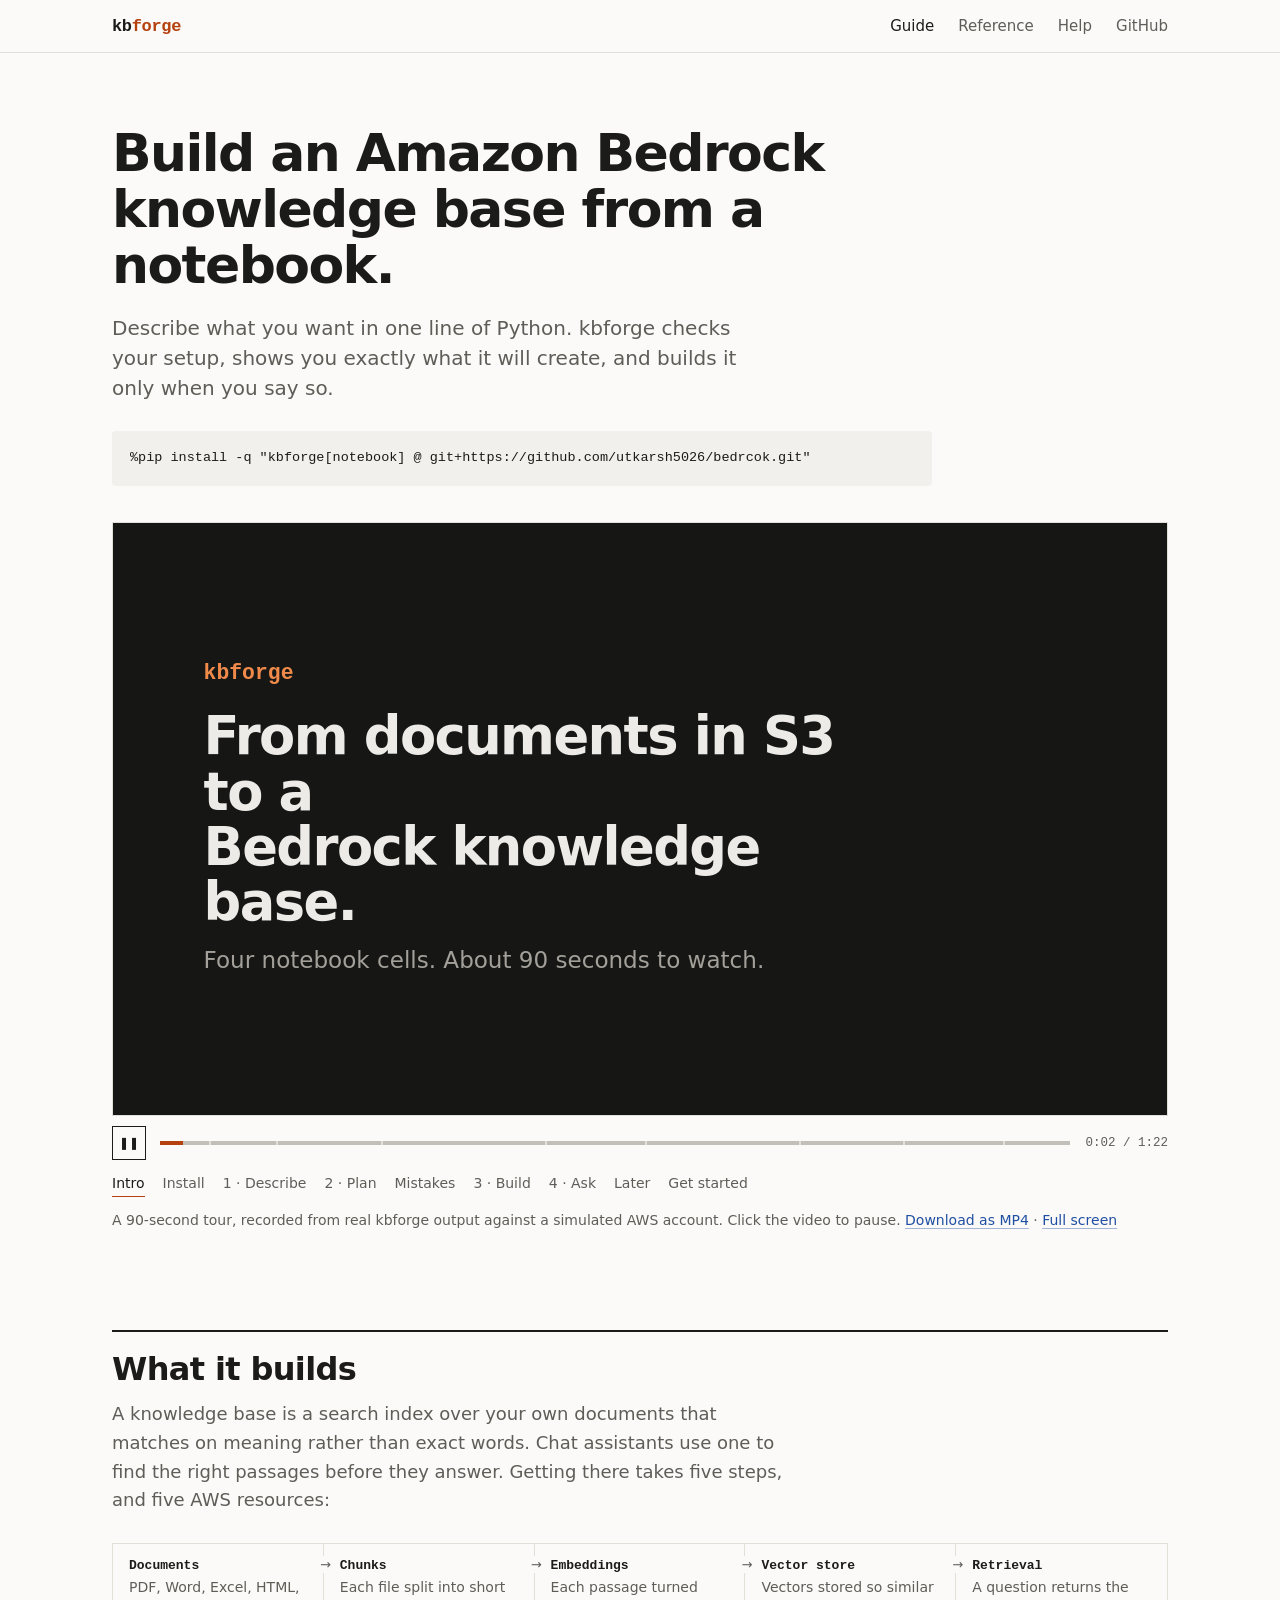
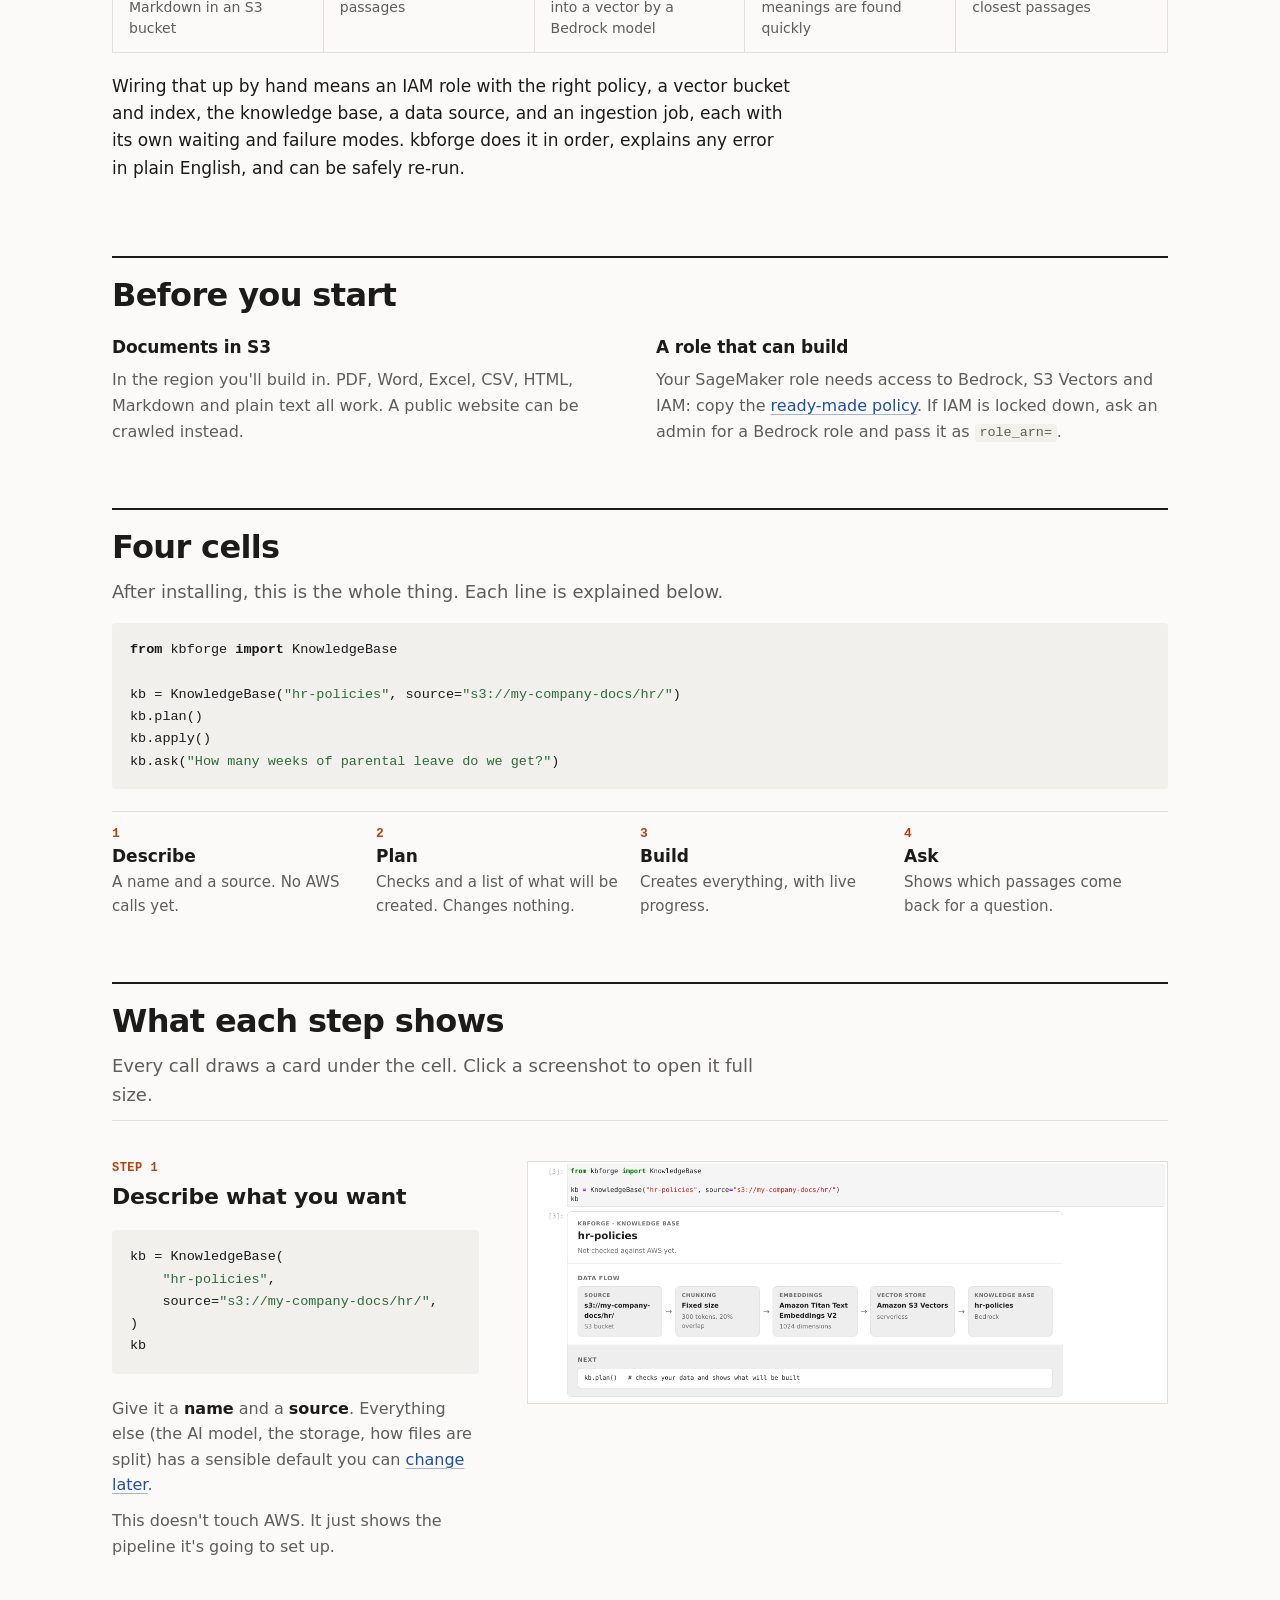
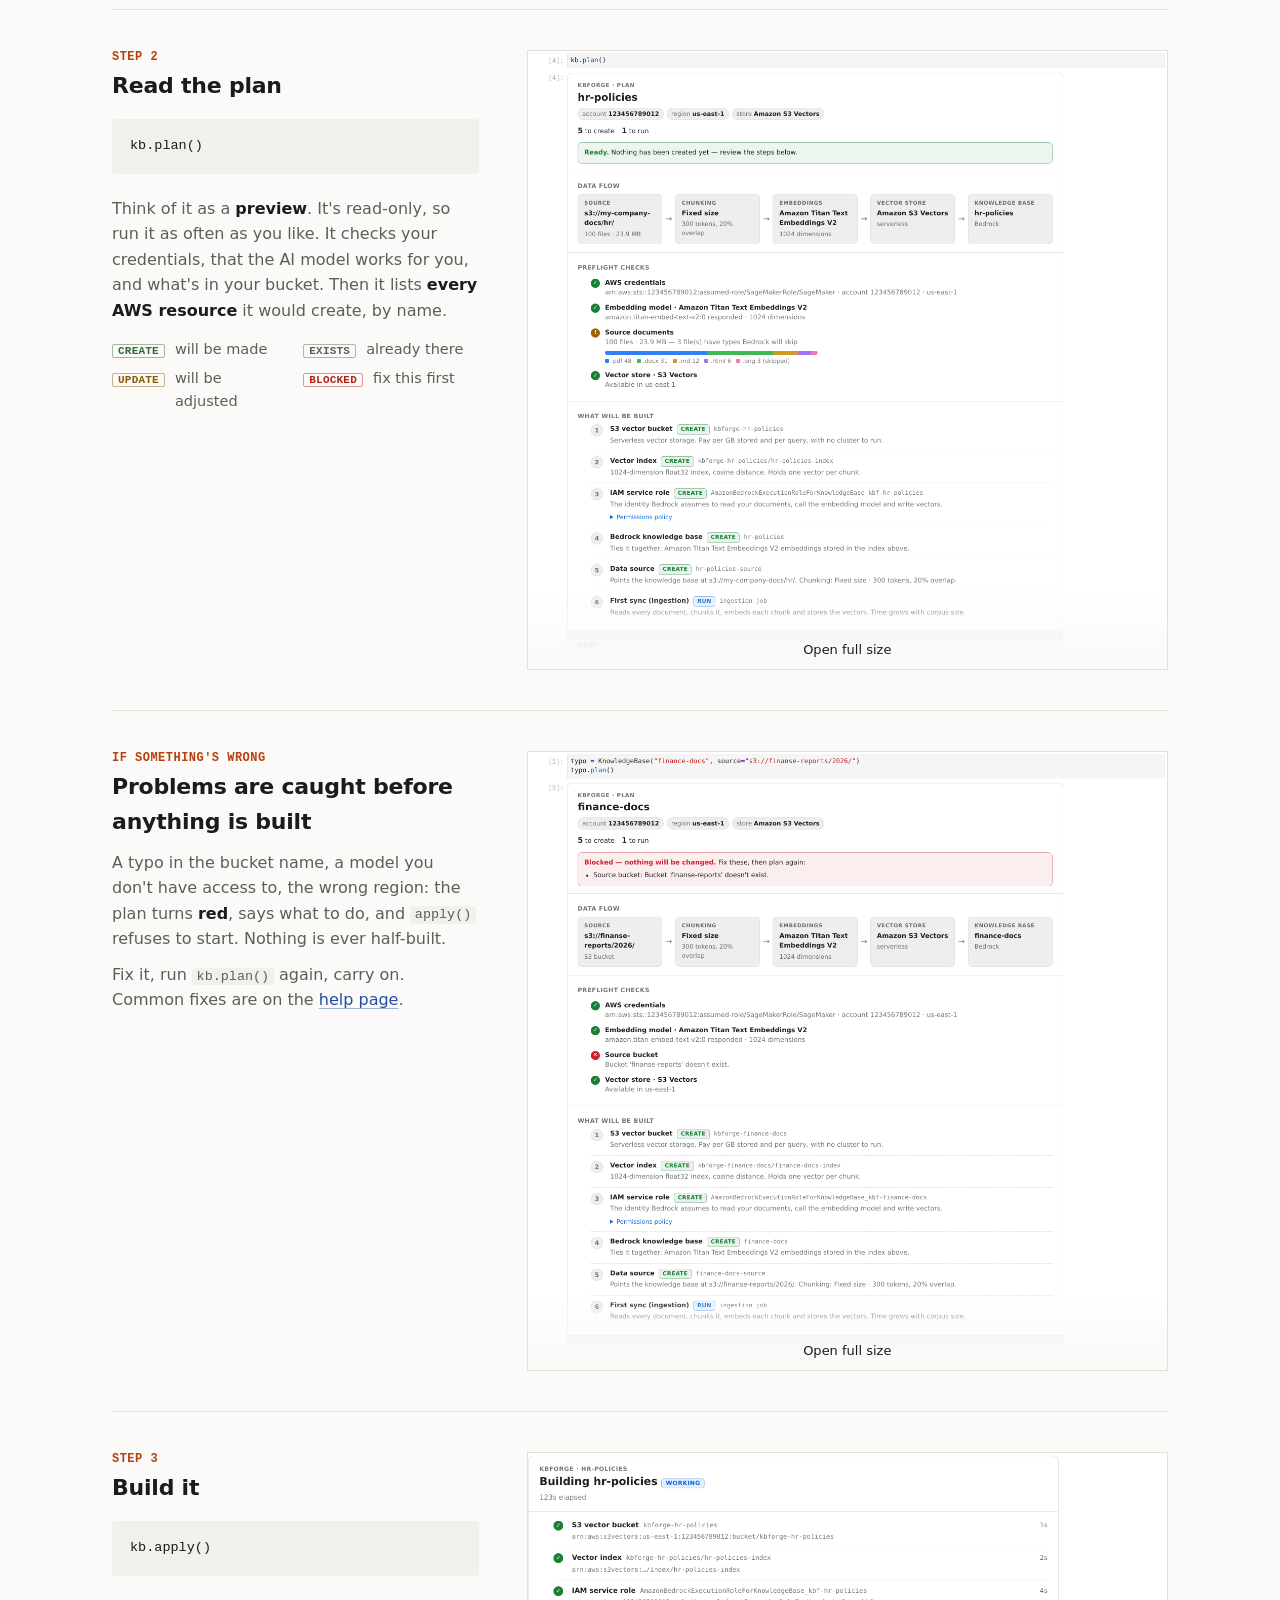
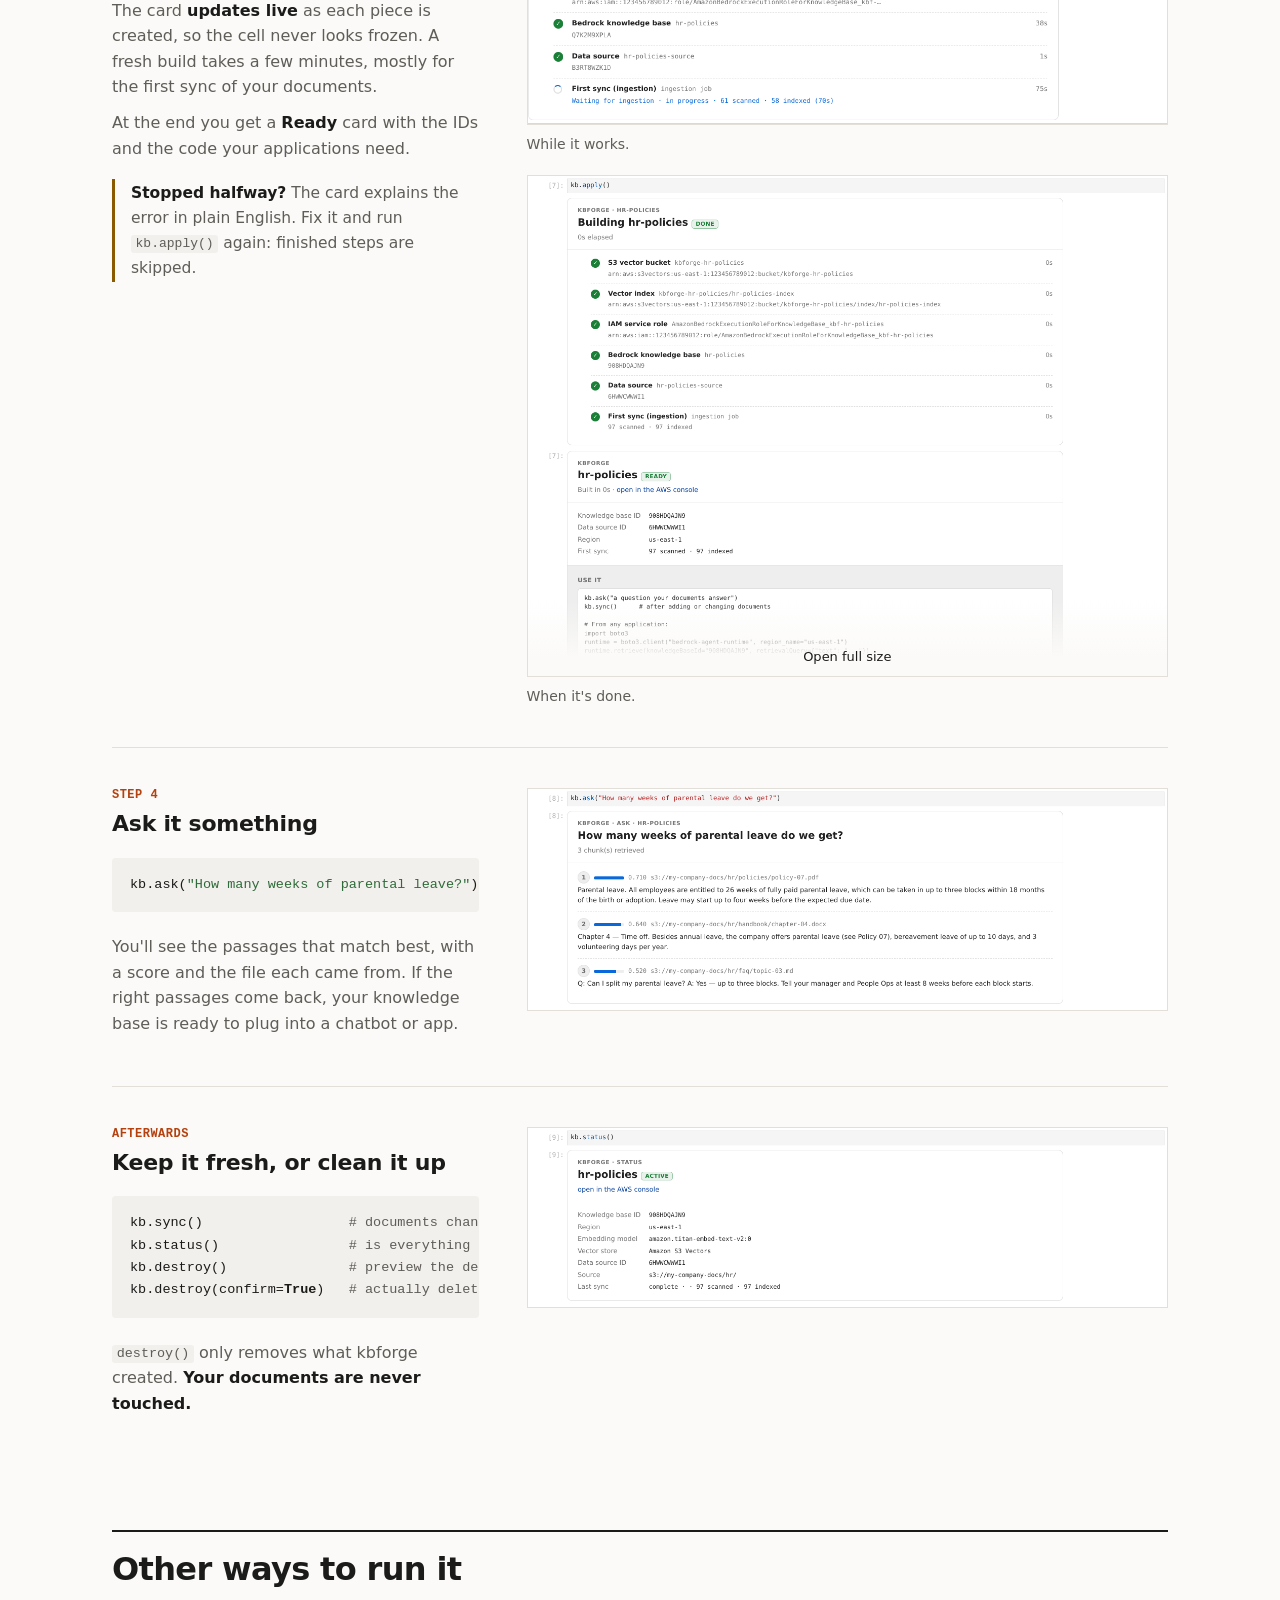
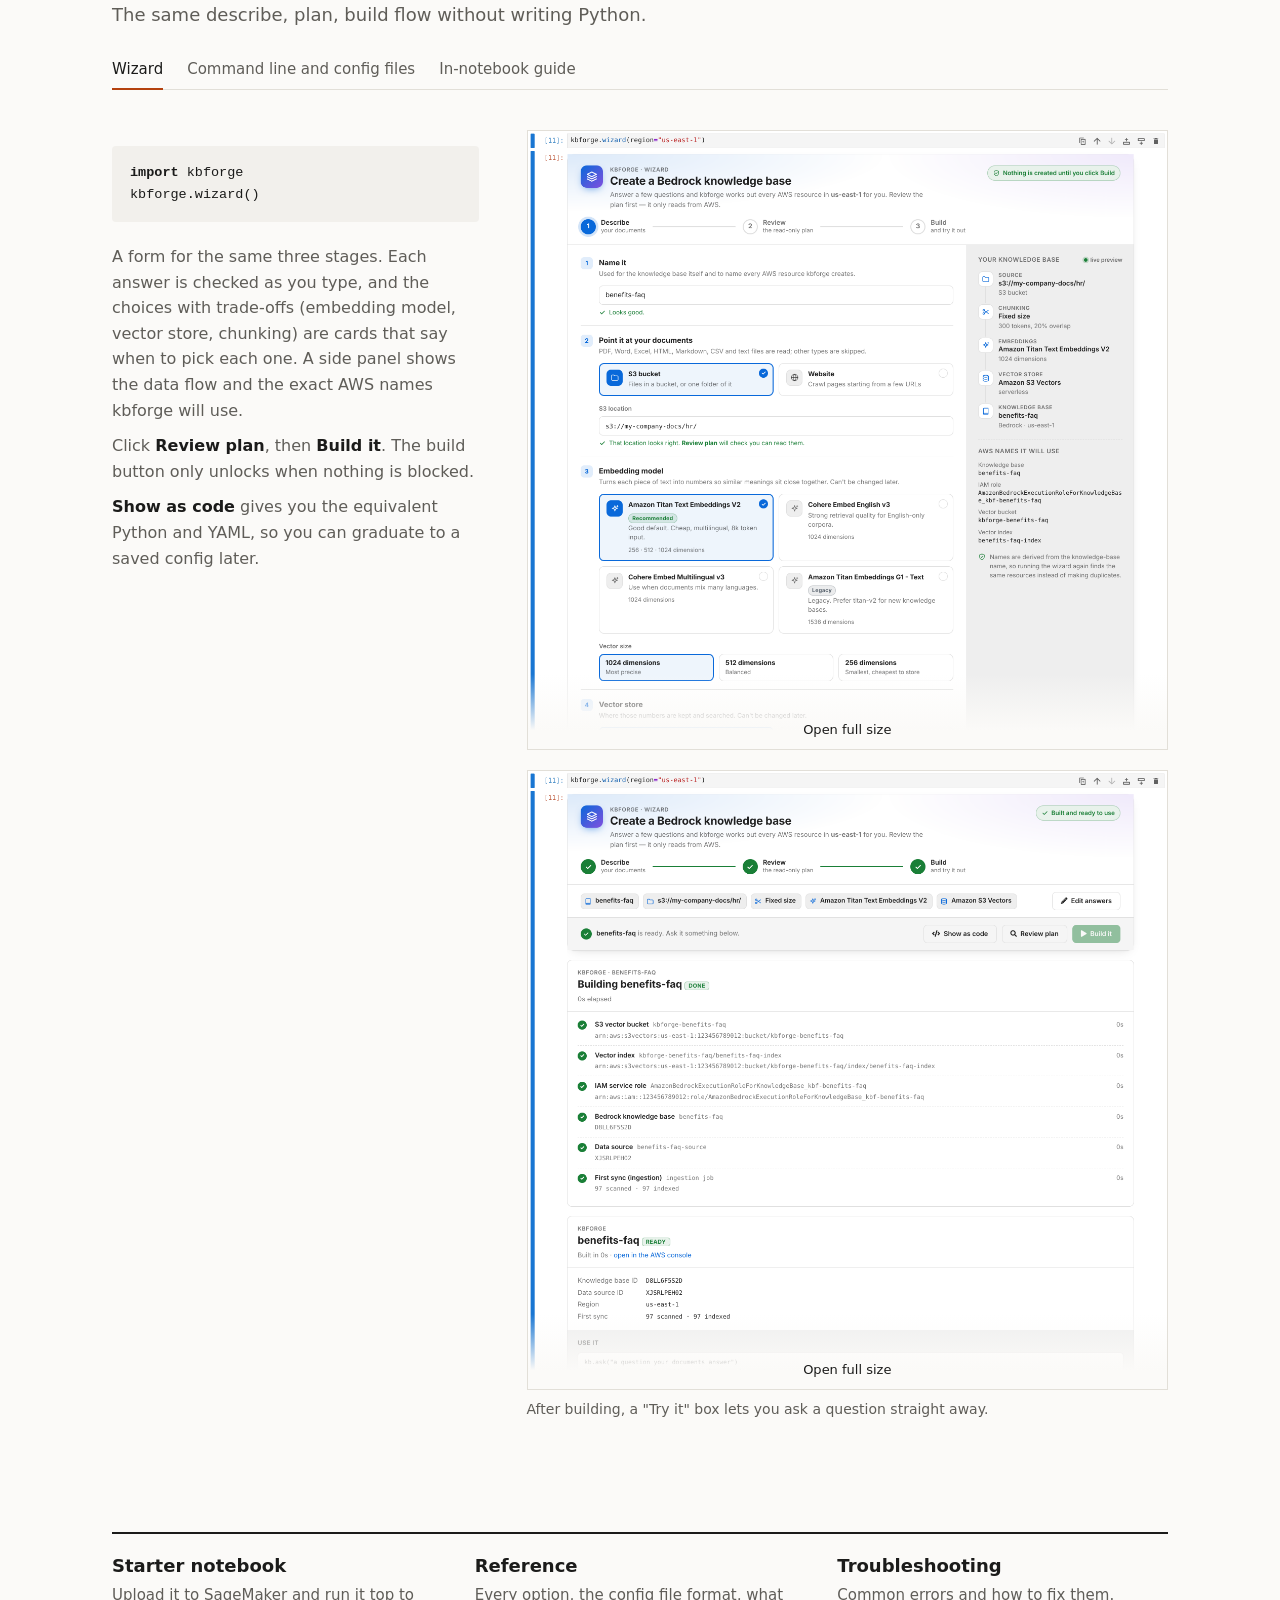
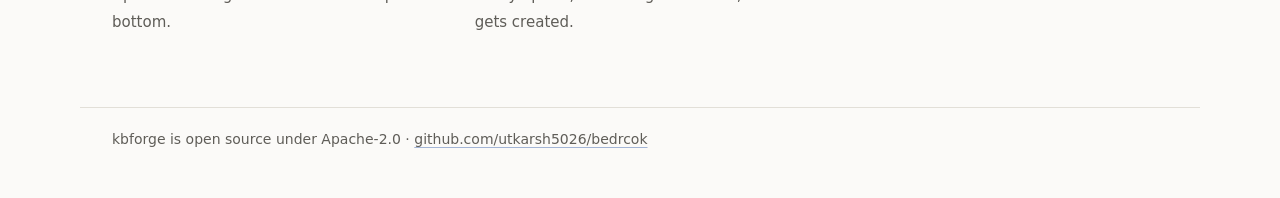
==== commit 8b89891c: "Merge main and make the tour follow dark mode Main (#8) added JSON configs and per-strategy chunking" ====
--- a/docs/index.html
+++ b/docs/index.html
@@ -3,457 +3,244 @@
 <head>
 <meta charset="utf-8">
 <meta name="viewport" content="width=device-width, initial-scale=1">
-<title>kbforge — Bedrock knowledge bases from a notebook</title>
-<meta name="description" content="Go from documents in S3 to an Amazon Bedrock Knowledge Base in a few SageMaker notebook cells, with a readable plan before anything is created.">
-<style>
-:root {
-  --bg: #ffffff; --bg-soft: #f6f8fa; --bg-code: #f3f4f6; --fg: #1f2328; --muted: #59636e;
-  --border: #d1d9e0; --accent: #0969da; --accent-soft: #ddf4ff; --green: #1a7f37; --amber: #9a6700; --red: #cf222e;
-  --shadow: 0 1px 2px rgba(31,35,40,.06), 0 8px 24px rgba(31,35,40,.08);
-  --mono: ui-monospace, SFMono-Regular, Menlo, Consolas, "Liberation Mono", monospace;
-  --sans: -apple-system, BlinkMacSystemFont, "Segoe UI", system-ui, "Helvetica Neue", Arial, sans-serif;
-}
-@media (prefers-color-scheme: dark) {
-  :root:not([data-theme="light"]) {
-    --bg: #0d1117; --bg-soft: #151b23; --bg-code: #161b22; --fg: #e6edf3; --muted: #9198a1;
-    --border: #30363d; --accent: #4493f8; --accent-soft: #121d2f; --green: #3fb950; --amber: #d29922; --red: #f85149;
-    --shadow: 0 1px 2px rgba(0,0,0,.4), 0 8px 24px rgba(0,0,0,.35);
-  }
-}
-* { box-sizing: border-box; }
-html { scroll-behavior: smooth; scroll-padding-top: 72px; }
-body { margin: 0; background: var(--bg); color: var(--fg); font: 16px/1.65 var(--sans); -webkit-font-smoothing: antialiased; }
-a { color: var(--accent); text-decoration: none; }
-a:hover { text-decoration: underline; }
-code { overflow-wrap: anywhere; font-family: var(--mono); font-size: .88em; background: var(--bg-code); padding: .12em .38em; border-radius: 5px; border: 1px solid var(--border); }
-pre { position: relative; margin: 14px 0 20px; padding: 14px 16px; background: var(--bg-code); border: 1px solid var(--border); border-radius: 10px; overflow-x: auto; font: 13.5px/1.55 var(--mono); }
-pre code { background: none; border: 0; padding: 0; font-size: inherit; overflow-wrap: normal; }
-.copy { position: absolute; top: 8px; right: 8px; font: 12px var(--sans); padding: 3px 9px; border-radius: 6px; border: 1px solid var(--border); background: var(--bg); color: var(--muted); cursor: pointer; opacity: 0; transition: opacity .15s; }
-pre:hover .copy, .copy:focus { opacity: 1; }
-.c { color: var(--muted); }
-
-header.top { position: sticky; top: 0; z-index: 10; background: color-mix(in srgb, var(--bg) 88%, transparent); backdrop-filter: blur(8px); border-bottom: 1px solid var(--border); }
-header.top .inner { max-width: 1200px; margin: 0 auto; padding: 12px 24px; display: flex; align-items: center; gap: 16px; }
-.brand { font-weight: 700; font-size: 17px; color: var(--fg); letter-spacing: -.01em; }
-.brand span { color: var(--accent); }
-header.top nav { margin-left: auto; display: flex; gap: 18px; font-size: 14px; }
-header.top nav a { color: var(--muted); }
-
-.layout { max-width: 1200px; margin: 0 auto; padding: 0 24px; display: grid; grid-template-columns: 220px minmax(0, 1fr); gap: 48px; }
-aside.toc { position: sticky; top: 72px; align-self: start; padding: 28px 0; max-height: calc(100vh - 72px); overflow-y: auto; font-size: 14px; }
-aside.toc .label { font-size: 11px; font-weight: 700; letter-spacing: .08em; text-transform: uppercase; color: var(--muted); margin: 18px 0 6px; }
-aside.toc a { display: block; padding: 4px 10px; margin-left: -10px; border-radius: 6px; color: var(--muted); }
-aside.toc a:hover { background: var(--bg-soft); color: var(--fg); text-decoration: none; }
-aside.toc a.active { color: var(--accent); background: var(--accent-soft); }
-main { padding: 8px 0 80px; min-width: 0; max-width: 860px; }
-
-.hero { padding: 48px 0 28px; }
-.eyebrow { font-size: 12px; font-weight: 700; letter-spacing: .08em; text-transform: uppercase; color: var(--accent); }
-.hero h1 { font-size: clamp(32px, 4.4vw, 46px); line-height: 1.12; letter-spacing: -.025em; margin: 10px 0 16px; }
-.hero p.lead { font-size: 19px; color: var(--muted); margin: 0 0 24px; max-width: 680px; }
-.buttons { display: flex; flex-wrap: wrap; gap: 10px; }
-.btn { display: inline-block; padding: 10px 18px; border-radius: 8px; font-weight: 600; font-size: 15px; border: 1px solid var(--border); color: var(--fg); background: var(--bg); }
-.btn.primary { background: var(--accent); border-color: var(--accent); color: #fff; }
-.btn:hover { text-decoration: none; filter: brightness(1.05); }
-
-h2 { font-size: 28px; letter-spacing: -.02em; margin: 64px 0 8px; padding-top: 8px; border-top: 1px solid var(--border); padding-top: 40px; }
-h3 { font-size: 20px; margin: 36px 0 6px; letter-spacing: -.01em; }
-p { margin: 10px 0; }
-.sub { color: var(--muted); margin-top: 0; }
-
-figure { margin: 18px 0 28px; }
-figure a { display: block; border: 1px solid var(--border); border-radius: 12px; overflow: hidden; box-shadow: var(--shadow); background: var(--bg); }
-figure img { display: block; width: 100%; height: auto; }
-figure.narrow { max-width: 720px; }
-figcaption { font-size: 14px; color: var(--muted); margin-top: 10px; }
-
-.why { display: grid; grid-template-columns: repeat(3, minmax(0, 1fr)); gap: 14px; margin: 24px 0 8px; }
-.why div { padding: 16px; border: 1px solid var(--border); border-radius: 10px; background: var(--bg-soft); }
-.why b { display: block; margin-bottom: 4px; }
-.why span { color: var(--muted); font-size: 14.5px; }
-
-.steps-list { counter-reset: s; list-style: none; padding: 0; margin: 16px 0; }
-.steps-list > li { counter-increment: s; position: relative; padding-left: 44px; margin: 0 0 14px; }
-.steps-list > li::before { content: counter(s); position: absolute; left: 0; top: 0; width: 28px; height: 28px; border-radius: 50%; background: var(--accent-soft); color: var(--accent); font-weight: 700; font-size: 14px; display: flex; align-items: center; justify-content: center; }
-
-.callout { padding: 12px 16px; border-radius: 10px; border: 1px solid var(--border); border-left: 4px solid var(--accent); background: var(--bg-soft); margin: 18px 0; font-size: 15px; }
-.callout.warn { border-left-color: var(--amber); }
-.callout b { color: var(--fg); }
-
-.table-wrap { overflow-x: auto; margin: 14px 0 22px; border: 1px solid var(--border); border-radius: 10px; }
-table { border-collapse: collapse; width: 100%; font-size: 14.5px; }
-th, td { text-align: left; padding: 10px 14px; border-bottom: 1px solid var(--border); vertical-align: top; }
-th { background: var(--bg-soft); font-size: 12.5px; text-transform: uppercase; letter-spacing: .05em; color: var(--muted); }
-tr:last-child td { border-bottom: 0; }
-td code { white-space: nowrap; }
-
-.legend { display: grid; grid-template-columns: repeat(auto-fill, minmax(230px, 1fr)); gap: 8px; margin: 14px 0; font-size: 14.5px; }
-.legend div { display: flex; gap: 10px; align-items: baseline; }
-.badge { display: inline-block; font-size: 11px; font-weight: 700; letter-spacing: .04em; text-transform: uppercase; padding: 1px 7px; border-radius: 5px; color: var(--c); border: 1px solid color-mix(in srgb, var(--c) 40%, transparent); background: color-mix(in srgb, var(--c) 10%, transparent); white-space: nowrap; }
-
-details { border: 1px solid var(--border); border-radius: 10px; padding: 10px 16px; margin: 12px 0; background: var(--bg-soft); }
-details summary { cursor: pointer; font-weight: 600; }
-details[open] summary { margin-bottom: 8px; }
-details pre { background: var(--bg); }
-
-footer { border-top: 1px solid var(--border); color: var(--muted); font-size: 14px; padding: 28px 24px 48px; text-align: center; }
-
-@media (max-width: 960px) {
-  .layout { grid-template-columns: minmax(0, 1fr); padding: 0 16px; }
-  aside.toc { display: none; }
-  header.top .inner { padding: 12px 16px; }
-  header.top nav { gap: 12px; }
-  .why { grid-template-columns: minmax(0, 1fr); }
-}
-@media (max-width: 520px) { header.top nav a.opt { display: none; } }
-</style>
+<title>kbforge · Bedrock knowledge bases from a notebook</title>
+<meta name="description" content="Turn documents in S3 into an Amazon Bedrock Knowledge Base in four notebook cells, with a readable plan before anything is created.">
+<meta property="og:title" content="kbforge · Bedrock knowledge bases from a notebook">
+<meta property="og:description" content="Describe it, read the plan, build it, ask it. Four notebook cells, no AWS expertise needed.">
+<meta property="og:image" content="assets/screens/jupyterlab.png">
+<link rel="icon" href="data:image/svg+xml,<svg xmlns='http://www.w3.org/2000/svg' viewBox='0 0 32 32'><rect width='32' height='32' fill='%231b1b1a'/><text x='16' y='21' font-family='monospace' font-weight='700' font-size='14' fill='%23f08a4b' text-anchor='middle'>kb</text></svg>">
+<link rel="stylesheet" href="assets/site.css">
+<link rel="stylesheet" href="assets/demo.css">
+<script>
+  // Old links pointed at sections that now live on the reference page; send them there.
+  (function () {
+    var moved = ["options", "choosing", "yaml", "resources", "permissions", "troubleshooting", "faq"];
+    if (moved.indexOf(location.hash.slice(1)) >= 0) location.replace("reference.html" + location.hash);
+  })();
+</script>
 </head>
 <body>
 
 <header class="top">
   <div class="inner">
-    <a class="brand" href="#">kb<span>forge</span></a>
+    <a class="brand" href="./"><span class="name">kb<span>forge</span></span></a>
     <nav>
-      <a href="#quickstart">Quickstart</a>
-      <a class="opt" href="#options">Options</a>
-      <a class="opt" href="#troubleshooting">Troubleshooting</a>
+      <a class="here" href="./">Guide</a>
+      <a href="reference.html">Reference</a>
+      <a class="opt" href="reference.html#troubleshooting">Help</a>
       <a href="https://github.com/utkarsh5026/bedrcok">GitHub</a>
     </nav>
   </div>
 </header>
 
-<div class="layout">
-  <aside class="toc" aria-label="Contents">
-    <div class="label">Start</div>
-    <a href="#why">Why kbforge</a>
-    <a href="#before">Before you start</a>
-    <a href="#install">Install</a>
-    <div class="label">Walkthrough</div>
-    <a href="#quickstart">1 · Describe</a>
-    <a href="#plan">2 · Read the plan</a>
-    <a href="#blocked">When it's blocked</a>
-    <a href="#apply">3 · Build</a>
-    <a href="#ask">4 · Try it</a>
-    <a href="#later">Sync, status &amp; clean up</a>
-    <a href="#wizard">The wizard</a>
-    <div class="label">Reference</div>
-    <a href="#options">Options</a>
-    <a href="#choosing">Choosing settings</a>
-    <a href="#yaml">YAML, JSON &amp; the CLI</a>
-    <a href="#resources">What gets created</a>
-    <a href="#permissions">Permissions</a>
-    <a href="#troubleshooting">Troubleshooting</a>
-    <a href="#faq">FAQ</a>
-  </aside>
-
-  <main>
-    <section class="hero">
-      <div class="eyebrow">For SageMaker &amp; Jupyter notebooks</div>
-      <h1>From documents to a Bedrock knowledge base in four cells</h1>
-      <p class="lead">kbforge replaces the "run these twenty cells and hope" notebook. You describe the knowledge base you want, read a plan of exactly what will be created, and then build it with live progress.</p>
-      <div class="buttons">
-        <a class="btn primary" href="#quickstart">Get started</a>
-        <a class="btn" href="https://github.com/utkarsh5026/bedrcok/blob/main/notebooks/getting_started.ipynb">Open the starter notebook</a>
-      </div>
-      <figure>
-        <a href="assets/screens/jupyterlab.png"><picture><source media="(prefers-color-scheme: dark)" srcset="assets/screens/jupyterlab-dark.png"><img src="assets/screens/jupyterlab.png" alt="JupyterLab showing a kbforge plan card with the data flow, preflight checks and the list of resources to build" width="2720" height="1800"></picture></a>
-        <figcaption>A plan, rendered right in the notebook. Nothing in AWS has changed at this point.</figcaption>
-      </figure>
-    </section>
-
-    <h2 id="why">Why kbforge</h2>
-    <div class="why">
-      <div><b>See it before it exists</b><span>Every AWS resource is listed with its name, what it's for, and whether it'll be created, reused or updated.</span></div>
-      <div><b>Problems caught up front</b><span>Model access, a missing or empty bucket, files Bedrock can't read and wrong regions all show up before anything is built.</span></div>
-      <div><b>Safe to re-run</b><span>If a build fails halfway, fix the cause and run it again. Finished steps are detected and skipped.</span></div>
-    </div>
-
-    <h2 id="before">Before you start</h2>
-    <p class="sub">You need two things:</p>
-    <ul>
-      <li><b>Your documents</b> in an S3 bucket, in the same region as the knowledge base. PDF, Word, Excel, CSV, HTML, Markdown and plain text all work. Or a public website you're allowed to crawl.</li>
-      <li><b>A notebook role that can build things.</b> Your SageMaker execution role needs access to Bedrock, S3 Vectors and IAM. The exact policy is under <a href="#permissions">Permissions</a>. If IAM is locked down, ask your admin for a Bedrock role and pass it as <code>role_arn=</code>.</li>
-    </ul>
-
-    <h2 id="install">Install</h2>
-    <p>Run this in a notebook cell, then restart the kernel if pip asks you to:</p>
+<section class="hero">
+  <div class="wrap">
+    <h1>Build an Amazon Bedrock knowledge base from a notebook.</h1>
+    <p class="lead">Describe what you want in one line of Python. kbforge checks your setup, shows you exactly what it will create, and builds it only when you say so.</p>
 <pre><code>%pip install -q "kbforge[notebook] @ git+https://github.com/utkarsh5026/bedrcok.git"</code></pre>
-    <p>Then show the getting-started card. It's the whole journey on one screen:</p>
-<pre><code>import kbforge
+
+    <div class="player" id="tour">
+      <div class="screen" data-demo="autoplay"></div>
+      <div class="controls"></div>
+      <div class="chapters"></div>
+      <p class="note">A 90-second tour, recorded from real kbforge output against a simulated AWS account. Click the video to pause. <a href="assets/kbforge-tour.mp4" data-tour-mp4 download>Download as MP4</a> · <a href="demo.html">Full screen</a></p>
+    </div>
+  </div>
+</section>
+
+<section class="block" id="what">
+  <div class="wrap">
+    <h2>What it builds</h2>
+    <p class="sub">A knowledge base is a search index over your own documents that matches on meaning rather than exact words. Chat assistants use one to find the right passages before they answer. Getting there takes five steps, and five AWS resources:</p>
+    <div class="pipeline">
+      <div><b>Documents</b><span>PDF, Word, Excel, HTML, Markdown in an S3 bucket</span></div>
+      <div><b>Chunks</b><span>Each file split into short passages</span></div>
+      <div><b>Embeddings</b><span>Each passage turned into a vector by a Bedrock model</span></div>
+      <div><b>Vector store</b><span>Vectors stored so similar meanings are found quickly</span></div>
+      <div><b>Retrieval</b><span>A question returns the closest passages</span></div>
+    </div>
+    <p class="measure">Wiring that up by hand means an IAM role with the right policy, a vector bucket and index, the knowledge base, a data source, and an ingestion job, each with its own waiting and failure modes. kbforge does it in order, explains any error in plain English, and can be safely re-run.</p>
+  </div>
+</section>
+
+<section class="block" id="start">
+  <div class="wrap">
+    <h2>Before you start</h2>
+    <div class="cols">
+      <div><h3>Documents in S3</h3><p>In the region you'll build in. PDF, Word, Excel, CSV, HTML, Markdown and plain text all work. A public website can be crawled instead.</p></div>
+      <div><h3>A role that can build</h3><p>Your SageMaker role needs access to Bedrock, S3 Vectors and IAM: copy the <a href="reference.html#permissions">ready-made policy</a>. If IAM is locked down, ask an admin for a Bedrock role and pass it as <code>role_arn=</code>.</p></div>
+    </div>
+  </div>
+</section>
+
+<section class="block" id="cells">
+  <div class="wrap">
+    <h2>Four cells</h2>
+    <p class="sub">After installing, this is the whole thing. Each line is explained below.</p>
+<pre><code><span class="k">from</span> kbforge <span class="k">import</span> KnowledgeBase
+
+kb = KnowledgeBase(<span class="s">"hr-policies"</span>, source=<span class="s">"s3://my-company-docs/hr/"</span>)
+kb.plan()
+kb.apply()
+kb.ask(<span class="s">"How many weeks of parental leave do we get?"</span>)</code></pre>
+    <ol class="cells">
+      <li><a href="#describe">Describe</a><span>A name and a source. No AWS calls yet.</span></li>
+      <li><a href="#plan">Plan</a><span>Checks and a list of what will be created. Changes nothing.</span></li>
+      <li><a href="#build">Build</a><span>Creates everything, with live progress.</span></li>
+      <li><a href="#ask">Ask</a><span>Shows which passages come back for a question.</span></li>
+    </ol>
+  </div>
+</section>
+
+<section class="block" id="walkthrough">
+  <div class="wrap">
+    <h2>What each step shows</h2>
+    <p class="sub">Every call draws a card under the cell. Click a screenshot to open it full size.</p>
+
+    <div class="row" id="describe">
+      <div class="text">
+        <div class="num">Step 1</div>
+        <h3>Describe what you want</h3>
+<pre><code>kb = KnowledgeBase(
+    <span class="s">"hr-policies"</span>,
+    source=<span class="s">"s3://my-company-docs/hr/"</span>,
+)
+kb</code></pre>
+        <p>Give it a <b>name</b> and a <b>source</b>. Everything else (the AI model, the storage, how files are split) has a sensible default you can <a href="reference.html#options">change later</a>.</p>
+        <p>This doesn't touch AWS. It just shows the pipeline it's going to set up.</p>
+      </div>
+      <figure class="shot"><a href="assets/screens/describe.png"><picture><source media="(prefers-color-scheme: dark)" srcset="assets/screens/describe-dark.png"><img src="assets/screens/describe.png" alt="A card showing the data flow: source, chunking, embeddings, vector store, knowledge base" loading="lazy" width="2524" height="950"></picture></a></figure>
+    </div>
+
+    <div class="row" id="plan">
+      <div class="text">
+        <div class="num">Step 2</div>
+        <h3>Read the plan</h3>
+<pre><code>kb.plan()</code></pre>
+        <p>Think of it as a <b>preview</b>. It's read-only, so run it as often as you like. It checks your credentials, that the AI model works for you, and what's in your bucket. Then it lists <b>every AWS resource</b> it would create, by name.</p>
+        <div class="legend">
+          <div><span class="badge" style="--c:var(--green)">create</span> will be made</div>
+          <div><span class="badge" style="--c:var(--muted)">exists</span> already there</div>
+          <div><span class="badge" style="--c:var(--amber)">update</span> will be adjusted</div>
+          <div><span class="badge" style="--c:var(--red)">blocked</span> fix this first</div>
+        </div>
+      </div>
+      <figure class="shot tall"><a href="assets/screens/plan.png"><picture><source media="(prefers-color-scheme: dark)" srcset="assets/screens/plan-dark.png"><img src="assets/screens/plan.png" alt="Full plan card: summary, data flow, four preflight checks and six numbered steps with CREATE and RUN badges" loading="lazy" width="2524" height="2516"></picture></a></figure>
+    </div>
+
+    <div class="row" id="blocked">
+      <div class="text">
+        <div class="num">If something's wrong</div>
+        <h3>Problems are caught before anything is built</h3>
+        <p>A typo in the bucket name, a model you don't have access to, the wrong region: the plan turns <b>red</b>, says what to do, and <code>apply()</code> refuses to start. Nothing is ever half-built.</p>
+        <p>Fix it, run <code>kb.plan()</code> again, carry on. Common fixes are on the <a href="reference.html#troubleshooting">help page</a>.</p>
+      </div>
+      <figure class="shot tall"><a href="assets/screens/blocked.png"><picture><source media="(prefers-color-scheme: dark)" srcset="assets/screens/blocked-dark.png"><img src="assets/screens/blocked.png" alt="A plan with a red Blocked banner: the source bucket finanse-reports doesn't exist" loading="lazy" width="2524" height="2566"></picture></a></figure>
+    </div>
+
+    <div class="row" id="build">
+      <div class="text">
+        <div class="num">Step 3</div>
+        <h3>Build it</h3>
+<pre><code>kb.apply()</code></pre>
+        <p>The card <b>updates live</b> as each piece is created, so the cell never looks frozen. A fresh build takes a few minutes, mostly for the first sync of your documents.</p>
+        <p>At the end you get a <b>Ready</b> card with the IDs and the code your applications need.</p>
+        <div class="callout warn"><b>Stopped halfway?</b> The card explains the error in plain English. Fix it and run <code>kb.apply()</code> again: finished steps are skipped.</div>
+      </div>
+      <div>
+        <figure class="shot"><a href="assets/screens/progress.png"><picture><source media="(prefers-color-scheme: dark)" srcset="assets/screens/progress-dark.png"><img src="assets/screens/progress.png" alt="Progress card mid-run: five steps done with timings, the ingestion step spinning with a live status line" loading="lazy" width="2360" height="1000"></picture></a><figcaption>While it works.</figcaption></figure>
+        <figure class="shot tall"><a href="assets/screens/apply.png"><picture><source media="(prefers-color-scheme: dark)" srcset="assets/screens/apply-dark.png"><img src="assets/screens/apply.png" alt="Finished build: all six steps ticked, then a Ready card with the knowledge base ID, data source ID and example code" loading="lazy" width="2524" height="1972"></picture></a><figcaption>When it's done.</figcaption></figure>
+      </div>
+    </div>
+
+    <div class="row" id="ask">
+      <div class="text">
+        <div class="num">Step 4</div>
+        <h3>Ask it something</h3>
+<pre><code>kb.ask(<span class="s">"How many weeks of parental leave?"</span>)</code></pre>
+        <p>You'll see the passages that match best, with a score and the file each came from. If the right passages come back, your knowledge base is ready to plug into a chatbot or app.</p>
+      </div>
+      <figure class="shot"><a href="assets/screens/ask.png"><picture><source media="(prefers-color-scheme: dark)" srcset="assets/screens/ask-dark.png"><img src="assets/screens/ask.png" alt="Three retrieved chunks with relevance bars, scores and the S3 path of each source document" loading="lazy" width="2524" height="870"></picture></a></figure>
+    </div>
+
+    <div class="row" id="later">
+      <div class="text">
+        <div class="num">Afterwards</div>
+        <h3>Keep it fresh, or clean it up</h3>
+<pre><code>kb.sync()                  <span class="c"># documents changed</span>
+kb.status()                <span class="c"># is everything healthy?</span>
+kb.destroy()               <span class="c"># preview the delete</span>
+kb.destroy(confirm=<span class="k">True</span>)   <span class="c"># actually delete</span></code></pre>
+        <p><code>destroy()</code> only removes what kbforge created. <b>Your documents are never touched.</b></p>
+      </div>
+      <figure class="shot"><a href="assets/screens/status.png"><picture><source media="(prefers-color-scheme: dark)" srcset="assets/screens/status-dark.png"><img src="assets/screens/status.png" alt="Status card: knowledge base ID, region, embedding model, vector store, data source and last sync" loading="lazy" width="2524" height="704"></picture></a></figure>
+    </div>
+  </div>
+</section>
+
+<section class="block" id="ways">
+  <div class="wrap">
+    <h2>Other ways to run it</h2>
+    <p class="sub">The same describe, plan, build flow without writing Python.</p>
+    <div class="tabs" data-tabs>
+      <div class="tablist" role="tablist">
+        <button role="tab" aria-selected="true" aria-controls="tab-wizard" id="t-wizard">Wizard</button>
+        <button role="tab" aria-selected="false" aria-controls="tab-cli" id="t-cli">Command line and config files</button>
+        <button role="tab" aria-selected="false" aria-controls="tab-guide" id="t-guide">In-notebook guide</button>
+      </div>
+      <div class="tabpanel" role="tabpanel" id="tab-wizard" aria-labelledby="t-wizard">
+        <div class="row">
+          <div class="text">
+<pre><code><span class="k">import</span> kbforge
+kbforge.wizard()</code></pre>
+            <p>A form for the same three stages. Each answer is checked as you type, and the choices with trade-offs (embedding model, vector store, chunking) are cards that say when to pick each one. A side panel shows the data flow and the exact AWS names kbforge will use.</p>
+            <p>Click <b>Review plan</b>, then <b>Build it</b>. The build button only unlocks when nothing is blocked.</p>
+            <p><b>Show as code</b> gives you the equivalent Python and YAML, so you can graduate to a saved config later.</p>
+          </div>
+          <div>
+            <figure class="shot tall"><a href="assets/screens/wizard-form.png"><picture><source media="(prefers-color-scheme: dark)" srcset="assets/screens/wizard-form-dark.png"><img src="assets/screens/wizard-form.png" alt="The wizard: a stepper header, numbered sections with option cards for documents, embedding model, vector store and chunking, and a live preview panel on the right" loading="lazy" width="2524" height="3474"></picture></a></figure>
+            <figure class="shot tall"><a href="assets/screens/wizard-built.png"><picture><source media="(prefers-color-scheme: dark)" srcset="assets/screens/wizard-built-dark.png"><img src="assets/screens/wizard-built.png" alt="The wizard after building: every stage ticked, the progress card, the ready card and a Try it box for asking questions" loading="lazy" width="2524" height="2952"></picture></a><figcaption>After building, a "Try it" box lets you ask a question straight away.</figcaption></figure>
+          </div>
+        </div>
+      </div>
+      <div class="tabpanel" role="tabpanel" id="tab-cli" aria-labelledby="t-cli" hidden>
+        <div class="row">
+          <div class="text">
+<pre><code>kbforge init              <span class="c"># writes a starter kb.yaml</span>
+kbforge plan kb.yaml      <span class="c"># checks + what would be built</span>
+kbforge apply kb.yaml     <span class="c"># asks before changing anything</span>
+kbforge ask kb.yaml <span class="s">"question"</span></code></pre>
+            <p>Keep the definition in git so teammates (or CI) build exactly the same thing. The file can be YAML or JSON. In a notebook, <code>kb.save("kb.yaml")</code> writes one for you.</p>
+            <p>All commands and the YAML and JSON formats are in the <a href="reference.html#yaml">reference</a>.</p>
+          </div>
+          <figure class="shot"><a href="assets/screens/cli-plan.png"><img src="assets/screens/cli-plan.png" alt="Terminal output of kbforge plan: preflight checks with ticks and a colour-coded list of steps" loading="lazy" width="1760" height="1114"></a></figure>
+        </div>
+      </div>
+      <div class="tabpanel" role="tabpanel" id="tab-guide" aria-labelledby="t-guide" hidden>
+        <div class="row">
+          <div class="text">
+<pre><code><span class="k">import</span> kbforge
 kbforge.guide()</code></pre>
-    <figure class="narrow">
-      <a href="assets/screens/guide.png"><picture><source media="(prefers-color-scheme: dark)" srcset="assets/screens/guide-dark.png"><img src="assets/screens/guide.png" alt="The kbforge getting-started card listing four steps with code" loading="lazy" width="2524" height="1846"></picture></a>
-    </figure>
-    <div class="callout">The quickest start is the <a href="https://github.com/utkarsh5026/bedrcok/blob/main/notebooks/getting_started.ipynb">starter notebook</a>. Upload it to SageMaker and run it top to bottom.</div>
-
-    <h2 id="quickstart">1 · Describe your knowledge base</h2>
-    <p class="sub">A name and where the documents live. Everything else has a sensible default.</p>
-<pre><code>from kbforge import KnowledgeBase
-
-kb = KnowledgeBase("hr-policies", source="s3://my-company-docs/hr/")
-kb</code></pre>
-    <p>Creating the object doesn't call AWS. When displayed, it shows the data flow it's going to set up:</p>
-    <figure>
-      <a href="assets/screens/describe.png"><picture><source media="(prefers-color-scheme: dark)" srcset="assets/screens/describe-dark.png"><img src="assets/screens/describe.png" alt="A card showing the data flow: source, chunking, embeddings, vector store, knowledge base" loading="lazy" width="2524" height="950"></picture></a>
-    </figure>
-
-    <h2 id="plan">2 · Read the plan</h2>
-<pre><code>kb.plan()</code></pre>
-    <p><code>plan()</code> is read-only, so run it as often as you like. It does two things:</p>
-    <ol class="steps-list">
-      <li><b>Preflight checks.</b> Are your credentials working? Does the embedding model actually respond for you? What's in the bucket, and can Bedrock read it? The bar shows your file types; anything Bedrock will skip is marked.</li>
-      <li><b>What will be built.</b> One row per AWS resource, in order, with its exact name and a badge saying what will happen. Fold-outs show details such as the IAM policy that will be attached.</li>
-    </ol>
-    <figure>
-      <a href="assets/screens/plan.png"><picture><source media="(prefers-color-scheme: dark)" srcset="assets/screens/plan-dark.png"><img src="assets/screens/plan.png" alt="Full plan card: summary, data flow, four preflight checks and six numbered steps with CREATE and RUN badges" loading="lazy" width="2524" height="2516"></picture></a>
-      <figcaption>A plan for a fresh account: five resources to create, then the first sync.</figcaption>
-    </figure>
-    <p>What the badges mean:</p>
-    <div class="legend">
-      <div><span class="badge" style="--c:var(--green)">create</span> will be made</div>
-      <div><span class="badge" style="--c:var(--muted)">exists</span> already there and correct</div>
-      <div><span class="badge" style="--c:var(--amber)">update</span> exists, will be adjusted</div>
-      <div><span class="badge" style="--c:var(--accent)">run</span> an action, such as a sync</div>
-      <div><span class="badge" style="--c:var(--muted)">use yours</span> a role you supplied</div>
-      <div><span class="badge" style="--c:var(--red)">blocked</span> must be fixed first</div>
-    </div>
-
-    <h3 id="blocked">When the plan is blocked</h3>
-    <p>If a check fails, the plan says so in red and <code>apply()</code> refuses to start. Nothing is half-built. In this example the bucket name has a typo:</p>
-    <figure>
-      <a href="assets/screens/blocked.png"><picture><source media="(prefers-color-scheme: dark)" srcset="assets/screens/blocked-dark.png"><img src="assets/screens/blocked.png" alt="A plan with a red Blocked banner: the source bucket finanse-reports doesn't exist" loading="lazy" width="2524" height="2566"></picture></a>
-    </figure>
-    <p>Fix the cause, run <code>kb.plan()</code> again, and carry on. Common blockers and their fixes are under <a href="#troubleshooting">Troubleshooting</a>.</p>
-
-    <h2 id="apply">3 · Build it</h2>
-<pre><code>kb.apply()</code></pre>
-    <p>The card updates in place while it works. Long waits, like a new collection or the first ingestion, show what's happening instead of leaving the cell looking frozen:</p>
-    <figure>
-      <a href="assets/screens/progress.png"><picture><source media="(prefers-color-scheme: dark)" srcset="assets/screens/progress-dark.png"><img src="assets/screens/progress.png" alt="Progress card mid-run: five steps done with timings, the ingestion step spinning with a live status line" loading="lazy" width="2360" height="1000"></picture></a>
-      <figcaption>Mid-run: the first sync is in progress, with a live document count.</figcaption>
-    </figure>
-    <p>When it finishes, you get the IDs and the code to use the knowledge base from any application:</p>
-    <figure>
-      <a href="assets/screens/apply.png"><picture><source media="(prefers-color-scheme: dark)" srcset="assets/screens/apply-dark.png"><img src="assets/screens/apply.png" alt="Finished build: all six steps ticked, then a Ready card with the knowledge base ID, data source ID and example code" loading="lazy" width="2524" height="1972"></picture></a>
-    </figure>
-    <div class="callout warn"><b>If a step fails</b>, the card stops at that step and explains the error in plain English, such as a missing permission or a quota. Fix it and run <code>kb.apply()</code> again. Anything already created is reused.</div>
-
-    <h2 id="ask">4 · Try it</h2>
-<pre><code>kb.ask("How many weeks of parental leave do we get?")</code></pre>
-    <p>This shows the chunks the knowledge base retrieves, best match first, with their scores and source documents. It's retrieval only (no LLM answer), which makes it the quickest way to judge whether chunking and embeddings suit your documents.</p>
-    <figure>
-      <a href="assets/screens/ask.png"><picture><source media="(prefers-color-scheme: dark)" srcset="assets/screens/ask-dark.png"><img src="assets/screens/ask.png" alt="Three retrieved chunks with relevance bars, scores and the S3 path of each source document" loading="lazy" width="2524" height="870"></picture></a>
-    </figure>
-
-    <h2 id="later">Sync, status &amp; clean up</h2>
-    <h3>After documents change</h3>
-<pre><code>kb.sync()     # re-ingest: picks up new, changed and deleted files
-kb.status()   # ids, health and how the last sync went</code></pre>
-    <figure class="narrow">
-      <a href="assets/screens/status.png"><picture><source media="(prefers-color-scheme: dark)" srcset="assets/screens/status-dark.png"><img src="assets/screens/status.png" alt="Status card: knowledge base ID, region, embedding model, vector store, data source and last sync" loading="lazy" width="2524" height="704"></picture></a>
-    </figure>
-    <h3>Save the definition</h3>
-    <p>Write it to a YAML or JSON file so teammates (or CI) can rebuild the same thing. The extension picks the format:</p>
-<pre><code>kb.save("kb.yaml")         # or kb.save("kb.json")
-# later, anywhere:
-kb = KnowledgeBase.from_file("kb.yaml")</code></pre>
-    <h3>Delete it</h3>
-<pre><code>kb.destroy()               # shows what would be deleted, deletes nothing
-kb.destroy(confirm=True)   # actually deletes</code></pre>
-    <figure>
-      <a href="assets/screens/destroy.png"><picture><source media="(prefers-color-scheme: dark)" srcset="assets/screens/destroy-dark.png"><img src="assets/screens/destroy.png" alt="Destroy plan listing the data source, knowledge base, role, index and vector bucket in deletion order" loading="lazy" width="2524" height="1704"></picture></a>
-    </figure>
-    <p>Your source documents are never touched. Anything kbforge didn't create (it checks for its <code>managed-by: kbforge</code> tag) and any role you supplied are kept. Use <code>destroy(confirm=True, force=True)</code> only if you're sure.</p>
-
-    <h2 id="wizard">Prefer clicking? The wizard</h2>
-<pre><code>import kbforge
-kbforge.wizard()</code></pre>
-    <p>A form that walks through the same three stages: describe, review the plan, build. Each answer is checked as you type, choices with trade-offs (embedding model, vector store, chunking) are cards that say when to pick them, and a live preview shows the data flow and the exact AWS names kbforge will use. <b>Show as code</b> gives you the equivalent Python and YAML, so you can move to a committed config later.</p>
-    <figure>
-      <a href="assets/screens/wizard-form.png"><picture><source media="(prefers-color-scheme: dark)" srcset="assets/screens/wizard-form-dark.png"><img src="assets/screens/wizard-form.png" alt="The wizard: a stepper header, numbered sections with option cards for documents, embedding model, vector store and chunking, and a live preview panel on the right" loading="lazy" width="2524" height="3474"></picture></a>
-      <figcaption>Fill in a name and location; the defaults are tagged "Recommended". The side panel updates as you type.</figcaption>
-    </figure>
-    <figure>
-      <a href="assets/screens/wizard-plan.png"><picture><source media="(prefers-color-scheme: dark)" srcset="assets/screens/wizard-plan-dark.png"><img src="assets/screens/wizard-plan.png" alt="The wizard after clicking Review plan: the form folds into a one-line summary and the plan card appears below, with Build it enabled" loading="lazy" width="2524" height="3178"></picture></a>
-      <figcaption>"Review plan" folds the form into a summary and shows the same plan card. "Build it" only unlocks when nothing is blocked; editing an answer asks you to review again.</figcaption>
-    </figure>
-    <figure>
-      <a href="assets/screens/wizard-built.png"><picture><source media="(prefers-color-scheme: dark)" srcset="assets/screens/wizard-built-dark.png"><img src="assets/screens/wizard-built.png" alt="The wizard after building: every stage ticked, the progress card, the ready card and a Try it box for asking questions" loading="lazy" width="2524" height="2952"></picture></a>
-      <figcaption>After building, a "Try it" box lets you ask a question straight away.</figcaption>
-    </figure>
-
-    <h2 id="options">Options</h2>
-    <p class="sub">Everything <code>KnowledgeBase(...)</code> accepts. The same keys work in YAML and JSON config files.</p>
-    <div class="table-wrap"><table>
-      <thead><tr><th>Option</th><th>Default</th><th>What it does</th></tr></thead>
-      <tbody>
-        <tr><td><code>name</code></td><td>required</td><td>Knowledge base name. Letters, digits, <code>-</code> and <code>_</code>. All other resource names are derived from it.</td></tr>
-        <tr><td><code>source</code></td><td>required</td><td><code>"s3://bucket/prefix/"</code>, <code>"https://site"</code>, <code>S3Source(...)</code> or <code>WebSource([...], max_pages=500)</code>.</td></tr>
-        <tr><td><code>embedding</code></td><td><code>titan-v2</code></td><td><code>titan-v2</code>, <code>cohere-en</code>, <code>cohere-multi</code>, <code>titan-v1</code>. Fixed once the KB exists.</td></tr>
-        <tr><td><code>dimensions</code></td><td>model default</td><td>Vector size. Titan v2 supports 256, 512 or 1024.</td></tr>
-        <tr><td><code>vector_store</code></td><td><code>s3_vectors</code></td><td><code>s3_vectors</code> or <code>opensearch_serverless</code> (needs <code>pip install "kbforge[opensearch]"</code>).</td></tr>
-        <tr><td><code>chunking</code></td><td><code>fixed</code></td><td><code>fixed</code>, <code>hierarchical</code>, <code>semantic</code>, <code>none</code>, or <code>Chunking.fixed(500, 10)</code> for custom sizes. Fixed once the data source exists.</td></tr>
-        <tr><td><code>role_arn</code></td><td>create one</td><td>Reuse an existing Bedrock role instead of creating one. It's never deleted by kbforge.</td></tr>
-        <tr><td><code>permissions_boundary</code></td><td>none</td><td>Attached to the role kbforge creates, if your organisation requires one.</td></tr>
-        <tr><td><code>region</code></td><td>session default</td><td>AWS region for everything. Must match your bucket's region.</td></tr>
-        <tr><td><code>description</code></td><td>generated</td><td>Shown in the Bedrock console.</td></tr>
-        <tr><td><code>tags</code></td><td><code>{}</code></td><td>Added to every resource, alongside <code>managed-by: kbforge</code>.</td></tr>
-        <tr><td><code>sync</code></td><td><code>True</code></td><td>Run the first ingestion as part of <code>apply()</code>.</td></tr>
-      </tbody>
-    </table></div>
-
-    <h3 id="choosing">Choosing settings</h3>
-    <div class="table-wrap"><table>
-      <thead><tr><th>Decision</th><th>Start with</th><th>Switch when</th></tr></thead>
-      <tbody>
-        <tr><td>Vector store</td><td><b>S3 Vectors</b>: serverless, no minimum cost, nothing to manage.</td><td>You need hybrid (keyword + vector) search or very low-latency, high-QPS queries. OpenSearch Serverless bills for at least a couple of OCUs while it exists.</td></tr>
-        <tr><td>Embedding model</td><td><b>Titan v2, 1024d</b>: cheap, multilingual, long input.</td><td>English-only corpus where retrieval quality matters most: try <code>cohere-en</code>. Many languages mixed together: <code>cohere-multi</code>.</td></tr>
-        <tr><td>Chunking</td><td><b>Fixed, 300 tokens, 20% overlap.</b></td><td>Long structured documents (policies, manuals): <code>hierarchical</code>. Topic changes don't line up with paragraphs: <code>semantic</code> (slower and costs more per sync). Already-small files such as FAQs: <code>none</code>.</td></tr>
-      </tbody>
-    </table></div>
-    <div class="callout">Embedding model, vector store and chunking can't be changed in place. To try different settings, give the knowledge base a new name (e.g. <code>hr-policies-v2</code>), compare with <code>ask()</code>, then <code>destroy()</code> the one you don't keep.</div>
-
-    <h2 id="yaml">YAML, JSON &amp; the CLI</h2>
-    <p>Keep definitions in git and build them from a terminal or CI with the same plan → apply flow. <a href="https://github.com/utkarsh5026/bedrcok/blob/main/examples/kb.yaml"><code>examples/kb.yaml</code></a> documents every option, including the settings for each chunking strategy:</p>
-<pre><code><span class="c"># kb.yaml</span>
-name: hr-policies
-region: us-east-1
-source:
-  s3: s3://my-company-docs/hr/
-embedding: titan-v2
-vector_store: s3_vectors
-chunking:
-  strategy: fixed
-  max_tokens: 300
-  overlap_percent: 20
-tags:
-  team: people-ops</code></pre>
-    <p>Each chunking strategy takes its own settings. Give only the ones for the strategy you pick; a setting from another strategy is reported as an error:</p>
-    <ul>
-      <li><code>fixed</code>: <code>max_tokens</code>, <code>overlap_percent</code></li>
-      <li><code>hierarchical</code>: <code>parent_tokens</code>, <code>child_tokens</code>, <code>overlap_tokens</code></li>
-      <li><code>semantic</code>: <code>max_tokens</code>, <code>buffer_size</code>, <code>breakpoint_threshold</code></li>
-      <li><code>none</code>: no settings</li>
-    </ul>
-<pre><code>chunking:
-  strategy: hierarchical
-  parent_tokens: 1500
-  child_tokens: 300
-  overlap_tokens: 60</code></pre>
-    <p>Prefer JSON? Use the same keys in a <code>.json</code> file (see <a href="https://github.com/utkarsh5026/bedrcok/blob/main/examples/kb.json"><code>examples/kb.json</code></a>); every command below accepts either.</p>
-<pre><code>{
-  "name": "hr-policies",
-  "source": {"s3": "s3://my-company-docs/hr/"},
-  "chunking": {"strategy": "semantic", "max_tokens": 300, "buffer_size": 0, "breakpoint_threshold": 95}
-}</code></pre>
-<pre><code>kbforge init                      <span class="c"># write a starter kb.yaml (kbforge init kb.json for JSON)</span>
-kbforge plan kb.yaml              <span class="c"># checks + what would be built</span>
-kbforge apply kb.yaml             <span class="c"># asks before changing anything (-y to skip)</span>
-kbforge ask kb.yaml "question"
-kbforge sync kb.yaml
-kbforge status kb.yaml
-kbforge destroy kb.yaml
-kbforge models                    <span class="c"># supported embedding models</span></code></pre>
-    <figure class="narrow">
-      <a href="assets/screens/cli-plan.png"><img src="assets/screens/cli-plan.png" alt="Terminal output of kbforge plan: preflight checks with ticks and a colour-coded list of steps" loading="lazy" width="1760" height="1114"></a>
-    </figure>
-    <p><code>kbforge plan</code> exits with code 2 when the plan is blocked, so CI can stop early.</p>
-
-    <h2 id="resources">What gets created</h2>
-    <p class="sub">For a knowledge base named <code>hr-policies</code> using S3 Vectors:</p>
-    <div class="table-wrap"><table>
-      <thead><tr><th>Resource</th><th>Name</th><th>Notes</th></tr></thead>
-      <tbody>
-        <tr><td>S3 vector bucket</td><td><code>kbforge-hr-policies</code></td><td>Holds the index.</td></tr>
-        <tr><td>Vector index</td><td><code>hr-policies-index</code></td><td>float32, cosine. Bedrock's text/metadata keys are marked non-filterable to avoid the 2 KB metadata limit.</td></tr>
-        <tr><td>IAM role</td><td><code>AmazonBedrockExecutionRoleForKnowledgeBase_kbf-hr-policies</code></td><td>Trusted only by Bedrock in your account. Can invoke the one embedding model, read the source bucket and use this index.</td></tr>
-        <tr><td>Knowledge base</td><td><code>hr-policies</code></td><td></td></tr>
-        <tr><td>Data source</td><td><code>hr-policies-source</code></td><td>Deletion policy <code>DELETE</code>: removing it also removes its vectors.</td></tr>
-      </tbody>
-    </table></div>
-    <p>With OpenSearch Serverless, the vector bucket and index are replaced by encryption and network policies, a collection, a data access policy (for the Bedrock role and you) and a k-NN index. Names are deterministic, so running the same definition twice finds the same resources and there's no state file to lose.</p>
-
-    <h2 id="permissions">Permissions for your notebook role</h2>
-    <p>The SageMaker execution role (or whoever runs kbforge) needs the policy below. Replace <code>YOUR-DOCUMENTS-BUCKET</code>. The IAM statements are scoped to roles whose names start with <code>AmazonBedrockExecutionRoleForKnowledgeBase_kbf-</code>, so kbforge can't touch any other role.</p>
-    <details>
-      <summary>Show the policy (<a href="notebook-role-policy.json" download>download JSON</a>)</summary>
-      <pre><code id="policy">Loading…</code></pre>
-    </details>
-    <p>For OpenSearch Serverless also allow <code>aoss:CreateCollection</code>, <code>aoss:BatchGetCollection</code>, <code>aoss:DeleteCollection</code>, <code>aoss:CreateSecurityPolicy</code>, <code>aoss:GetSecurityPolicy</code>, <code>aoss:DeleteSecurityPolicy</code>, <code>aoss:CreateAccessPolicy</code>, <code>aoss:GetAccessPolicy</code>, <code>aoss:UpdateAccessPolicy</code>, <code>aoss:DeleteAccessPolicy</code>, <code>aoss:APIAccessAll</code> and <code>aoss:TagResource</code>.</p>
-    <div class="callout"><b>IAM locked down?</b> Have an admin create a role that trusts <code>bedrock.amazonaws.com</code>, then pass <code>role_arn=</code>. The plan shows the exact permissions that role needs in the "IAM service role" fold-out, and you can drop the IAM statements above.</div>
-
-    <h2 id="troubleshooting">Troubleshooting</h2>
-    <div class="table-wrap"><table>
-      <thead><tr><th>You see</th><th>What it means</th><th>Fix</th></tr></thead>
-      <tbody>
-        <tr><td>Embedding model ✕ "can't invoke this model"</td><td>Model access isn't enabled for the account, or your role lacks <code>bedrock:InvokeModel</code>.</td><td>Bedrock console → Model access, or ask your admin. Try another region or model.</td></tr>
-        <tr><td>Source bucket ✕ "doesn't exist"</td><td>Typo in the bucket name, or it's in another account.</td><td>Check the <code>s3://</code> path.</td></tr>
-        <tr><td>Source bucket region ⚠</td><td>Bucket and knowledge base are in different regions. Bedrock requires them to match.</td><td>Pass <code>region="&lt;bucket region&gt;"</code>.</td></tr>
-        <tr><td>Source documents ⚠ "types Bedrock will skip"</td><td>Images, zips and similar files are ignored.</td><td>Nothing to do, or convert them. Files over 50 MB fail and should be split.</td></tr>
-        <tr><td>Bedrock knowledge base: <span class="badge" style="--c:var(--red)">blocked</span></td><td>A KB with this name exists with a different model or vector store.</td><td>Pick a new name, or <code>destroy()</code> the old one.</td></tr>
-        <tr><td>"Your notebook's role is missing a permission"</td><td>An AWS call was denied; the message names the action.</td><td>Add it (see <a href="#permissions">Permissions</a>), then <code>kb.apply()</code> again.</td></tr>
-        <tr><td>"Bedrock can't see the new role/index yet — retrying"</td><td>Normal: new IAM roles take a few seconds to reach Bedrock.</td><td>Wait. kbforge retries for up to two minutes.</td></tr>
-        <tr><td>Sync finished with "N failed"</td><td>Some documents couldn't be parsed.</td><td>Check <code>kb.status()</code> and the ingestion job in the Bedrock console for per-file reasons.</td></tr>
-      </tbody>
-    </table></div>
-
-    <h2 id="faq">FAQ</h2>
-    <details><summary>Does <code>plan()</code> cost anything or change anything?</summary><p>It changes nothing. The only billable call is one tiny embedding of the word "hello", which proves the model works for you. It costs a fraction of a cent.</p></details>
-    <details><summary>Can I adopt a knowledge base someone created by hand?</summary><p>If you use the same name, kbforge finds it and shows it as <span class="badge" style="--c:var(--muted)">exists</span>, or as <span class="badge" style="--c:var(--red)">blocked</span> if its settings differ. <code>destroy()</code> leaves it alone because it has no kbforge tag.</p></details>
-    <details><summary>Where's the state file?</summary><p>There isn't one. Every resource name is derived from the knowledge base name, so kbforge always looks the resources up live in AWS. Two people running the same YAML see the same plan.</p></details>
-    <details><summary>Can my application query it without kbforge?</summary><p>Yes. It's a normal Bedrock knowledge base. Use <code>bedrock-agent-runtime</code>'s <code>retrieve</code> or <code>retrieve_and_generate</code> with the knowledge base ID from the "ready" card.</p></details>
-    <details><summary>How were these screenshots made?</summary><p>By running a real JupyterLab against a simulated AWS account (the same fake the test-suite uses), so the IDs are made up and builds finish in seconds. Real builds take a few minutes, mostly for the first sync. Each one is taken in JupyterLab's light and dark themes, and this page shows the one matching your system. Regenerate them with <code>uv run --group docs python scripts/docs_screenshots.py</code>.</p></details>
-  </main>
+            <p>Forgot a step? This card shows the whole journey, with code to copy, right inside your notebook.</p>
+          </div>
+          <figure class="shot"><a href="assets/screens/guide.png"><picture><source media="(prefers-color-scheme: dark)" srcset="assets/screens/guide-dark.png"><img src="assets/screens/guide.png" alt="The kbforge getting-started card listing four steps with code" loading="lazy" width="2524" height="1846"></picture></a></figure>
+        </div>
+      </div>
+    </div>
+  </div>
+</section>
+
+<div class="wrap">
+  <nav class="next" aria-label="Next">
+    <a href="https://github.com/utkarsh5026/bedrcok/blob/main/notebooks/getting_started.ipynb"><b>Starter notebook</b><span>Upload it to SageMaker and run it top to bottom.</span></a>
+    <a href="reference.html"><b>Reference</b><span>Every option, the config file format, what gets created.</span></a>
+    <a href="reference.html#troubleshooting"><b>Troubleshooting</b><span>Common errors and how to fix them.</span></a>
+  </nav>
 </div>
 
-<footer>kbforge · Apache-2.0 · <a href="https://github.com/utkarsh5026/bedrcok">github.com/utkarsh5026/bedrcok</a></footer>
-
-<script>
-  // Copy buttons on every code block.
-  document.querySelectorAll("pre").forEach((pre) => {
-    const button = document.createElement("button");
-    button.className = "copy";
-    button.type = "button";
-    button.textContent = "Copy";
-    button.addEventListener("click", async () => {
-      try {
-        await navigator.clipboard.writeText(pre.querySelector("code").innerText);
-        button.textContent = "Copied";
-      } catch (e) {
-        button.textContent = "Select & copy";
-      }
-      setTimeout(() => (button.textContent = "Copy"), 1500);
-    });
-    pre.appendChild(button);
-  });
-
-  // Inline the IAM policy from its JSON file so there's a single source of truth.
-  fetch("notebook-role-policy.json")
-    .then((r) => r.text())
-    .then((text) => (document.getElementById("policy").textContent = text))
-    .catch(() => (document.getElementById("policy").textContent = "Open notebook-role-policy.json next to this page."));
-
-  // Screenshots come in light and dark; make the full-size link open the one being shown.
-  const dark = window.matchMedia("(prefers-color-scheme: dark)");
-  const syncScreenshotLinks = () => {
-    document.querySelectorAll("figure a:has(picture)").forEach((a) => {
-      a.href = a.querySelector("img").currentSrc || a.querySelector("img").src;
-    });
-  };
-  document.querySelectorAll("figure picture img").forEach((img) => img.addEventListener("load", syncScreenshotLinks));
-  dark.addEventListener("change", () => setTimeout(syncScreenshotLinks, 50));
-  syncScreenshotLinks();
-
-  // Highlight the current section in the sidebar.
-  const links = [...document.querySelectorAll("aside.toc a")];
-  const targets = links.map((a) => document.querySelector(a.getAttribute("href"))).filter(Boolean);
-  const observer = new IntersectionObserver((entries) => {
-    entries.forEach((entry) => {
-      if (!entry.isIntersecting) return;
-      links.forEach((a) => a.classList.toggle("active", a.getAttribute("href") === "#" + entry.target.id));
-    });
-  }, { rootMargin: "-80px 0px -70% 0px" });
-  targets.forEach((t) => observer.observe(t));
-</script>
+<footer>kbforge is open source under Apache-2.0 · <a href="https://github.com/utkarsh5026/bedrcok">github.com/utkarsh5026/bedrcok</a></footer>
+
+<script src="assets/site.js" defer></script>
+<script src="assets/demo.js" defer></script>
 </body>
 </html>
--- a/docs/assets/site.css
+++ b/docs/assets/site.css
@@ -0,0 +1,179 @@
+/* Shared styles for the kbforge docs site (index.html and reference.html).
+   Deliberately plain: one accent colour, no gradients, thin rules, type doing the work.
+   Colours are CSS variables so the site follows the reader's light/dark setting. */
+
+:root {
+  --bg: #fbfaf8; --bg-soft: #f2f0ec; --bg-code: #f2f0ec; --fg: #1b1b1a; --muted: #5f5d58;
+  --border: #e2dfd8; --rule: #1b1b1a; --accent: #b4410e; --accent-soft: #f6e7de;
+  --green: #2f6b3a; --amber: #8a5a00; --red: #b42318; --link: #1f4fa3;
+  --mono: "JetBrains Mono", ui-monospace, SFMono-Regular, Menlo, Consolas, "Liberation Mono", monospace;
+  --sans: -apple-system, BlinkMacSystemFont, "Segoe UI", system-ui, "Helvetica Neue", Arial, sans-serif;
+}
+@media (prefers-color-scheme: dark) {
+  :root {
+    --bg: #151514; --bg-soft: #1d1d1b; --bg-code: #1d1d1b; --fg: #ecebe7; --muted: #a3a09a;
+    --border: #2f2e2b; --rule: #ecebe7; --accent: #f08a4b; --accent-soft: #33231a;
+    --green: #7cc28a; --amber: #e0b04a; --red: #f08178; --link: #8fb3f2;
+  }
+}
+
+* { box-sizing: border-box; }
+html { scroll-behavior: smooth; scroll-padding-top: 72px; }
+body { margin: 0; background: var(--bg); color: var(--fg); font: 17px/1.6 var(--sans); -webkit-font-smoothing: antialiased; }
+a { color: var(--link); text-decoration: underline; text-decoration-thickness: 1px; text-underline-offset: 3px; text-decoration-color: color-mix(in srgb, var(--link) 40%, transparent); }
+a:hover { text-decoration-color: currentColor; }
+img { max-width: 100%; }
+code { overflow-wrap: anywhere; font-family: var(--mono); font-size: .84em; background: var(--bg-code); padding: .1em .35em; border-radius: 3px; }
+pre { position: relative; margin: 16px 0 22px; padding: 16px 18px; background: var(--bg-code); border-radius: 4px; overflow-x: auto; font: 13.5px/1.65 var(--mono); }
+pre code { background: none; padding: 0; font-size: inherit; overflow-wrap: normal; }
+.copy { position: absolute; top: 8px; right: 8px; font: 12px var(--sans); padding: 3px 8px; border-radius: 3px; border: 1px solid var(--border); background: var(--bg); color: var(--muted); cursor: pointer; opacity: 0; transition: opacity .15s; }
+pre:hover .copy, .copy:focus { opacity: 1; }
+.c { color: var(--muted); }
+.k { color: var(--fg); font-weight: 600; }
+.s { color: var(--green); }
+
+/* Top bar */
+header.top { position: sticky; top: 0; z-index: 20; background: var(--bg); border-bottom: 1px solid var(--border); }
+header.top .inner { max-width: 1120px; margin: 0 auto; padding: 14px 32px; display: flex; align-items: baseline; gap: 28px; }
+.brand { font: 700 17px var(--mono); color: var(--fg); text-decoration: none; letter-spacing: -.02em; }
+.brand .name span { color: var(--accent); }
+.brand .logo { display: none; }
+header.top nav { margin-left: auto; display: flex; gap: 24px; font-size: 15px; }
+header.top nav a { color: var(--muted); text-decoration: none; }
+header.top nav a:hover { color: var(--fg); }
+header.top nav a.here { color: var(--fg); }
+
+.wrap { max-width: 1120px; margin: 0 auto; padding: 0 32px; }
+
+/* Opening */
+.hero { padding: 72px 0 24px; }
+.hero h1 { font-size: clamp(34px, 4.6vw, 52px); line-height: 1.08; letter-spacing: -.03em; font-weight: 700; margin: 0 0 20px; max-width: 820px; }
+.hero p.lead { font-size: 20px; line-height: 1.5; color: var(--muted); margin: 0 0 28px; max-width: 640px; }
+.hero pre { max-width: 820px; }
+
+/* Sections: a heavy rule and a left-aligned heading, nothing else */
+section.block { padding: 64px 0 0; }
+section.block > .wrap > h2:first-child, section.block h2.head { border-top: 2px solid var(--rule); padding-top: 18px; }
+h2 { font-size: clamp(26px, 3vw, 32px); letter-spacing: -.02em; line-height: 1.2; margin: 0 0 12px; font-weight: 700; }
+h3 { font-size: 20px; margin: 32px 0 6px; letter-spacing: -.01em; }
+p { margin: 10px 0; }
+.sub { color: var(--muted); margin-top: 0; font-size: 18px; max-width: 680px; }
+.kicker { font: 600 12px var(--mono); letter-spacing: .04em; text-transform: uppercase; color: var(--muted); }
+.measure { max-width: 680px; }
+
+/* Video player */
+.player { margin: 36px 0 0; }
+.screen { position: relative; aspect-ratio: 16 / 9; overflow: hidden; background: #111; border: 1px solid var(--border); }
+.controls { display: flex; align-items: center; gap: 14px; margin-top: 10px; }
+.controls button.play { width: 34px; height: 34px; border: 1px solid var(--rule); background: var(--bg); color: var(--fg); font-size: 12px; cursor: pointer; flex: none; display: grid; place-items: center; border-radius: 0; }
+.controls button.play:hover { background: var(--fg); color: var(--bg); }
+.timeline { position: relative; flex: 1; height: 4px; background: var(--border); cursor: pointer; display: flex; gap: 2px; }
+.timeline .seg { position: relative; height: 100%; background: color-mix(in srgb, var(--muted) 25%, transparent); overflow: hidden; }
+.timeline .seg i { position: absolute; inset: 0 auto 0 0; width: 0; background: var(--accent); }
+.controls .time { font: 12.5px var(--mono); color: var(--muted); min-width: 84px; text-align: right; }
+.chapters { display: flex; flex-wrap: wrap; gap: 4px 18px; margin-top: 10px; font-size: 14px; }
+.chapters button { font: inherit; color: var(--muted); background: none; border: 0; padding: 2px 0; cursor: pointer; border-bottom: 1px solid transparent; }
+.chapters button:hover { color: var(--fg); }
+.chapters button.on { color: var(--fg); border-bottom-color: var(--accent); }
+.player .note { font-size: 14px; color: var(--muted); margin-top: 12px; }
+
+/* The pipeline, drawn as text */
+.pipeline { display: flex; flex-wrap: wrap; align-items: stretch; margin: 28px 0 20px; border: 1px solid var(--border); }
+.pipeline div { flex: 1 1 160px; padding: 14px 16px; border-right: 1px solid var(--border); position: relative; }
+.pipeline div:last-child { border-right: 0; }
+.pipeline b { display: block; font: 600 13px var(--mono); margin-bottom: 4px; }
+.pipeline span { display: block; color: var(--muted); font-size: 14px; line-height: 1.45; }
+.pipeline div:not(:last-child)::after { content: "→"; position: absolute; right: -8px; top: 12px; background: var(--bg); color: var(--muted); font-size: 13px; line-height: 1; padding: 2px 0; }
+
+/* Two-column lists */
+.cols { display: grid; grid-template-columns: repeat(2, minmax(0, 1fr)); gap: 32px; margin-top: 20px; }
+.cols h3 { margin-top: 0; font-size: 17px; }
+.cols p { color: var(--muted); margin: 0; font-size: 16px; }
+
+ol.cells { list-style: none; counter-reset: c; padding: 0; margin: 22px 0 0; display: grid; grid-template-columns: repeat(4, minmax(0, 1fr)); border-top: 1px solid var(--border); }
+ol.cells li { counter-increment: c; padding: 14px 18px 0 0; }
+ol.cells li::before { content: counter(c); font: 600 13px var(--mono); color: var(--accent); display: block; margin-bottom: 2px; }
+ol.cells a { color: var(--fg); font-weight: 600; text-decoration: none; }
+ol.cells a:hover { text-decoration: underline; }
+ol.cells span { display: block; color: var(--muted); font-size: 15px; }
+
+/* Walkthrough rows: text on one side, screenshot on the other */
+.row { display: grid; grid-template-columns: minmax(0, 4fr) minmax(0, 7fr); gap: 48px; align-items: start; padding: 40px 0; border-top: 1px solid var(--border); }
+.row .text { position: sticky; top: 88px; }
+.row .num { font: 600 12px var(--mono); text-transform: uppercase; letter-spacing: .04em; color: var(--accent); }
+.row h3 { margin: 4px 0 10px; font-size: 22px; }
+.row p { color: var(--muted); font-size: 16px; }
+.row p b { color: var(--fg); font-weight: 600; }
+.shot { margin: 0; }
+.shot a { display: block; border: 1px solid var(--border); overflow: hidden; background: var(--bg); }
+.shot img { display: block; width: 100%; height: auto; }
+.shot.tall a { max-height: 620px; position: relative; }
+.shot.tall a::after { content: "Open full size"; position: absolute; inset: auto 0 0; padding: 48px 0 12px; text-align: center; font: 13px var(--sans); color: var(--fg); background: linear-gradient(transparent, var(--bg) 75%); }
+figcaption { font-size: 14px; color: var(--muted); margin-top: 8px; }
+.shot + .shot { margin-top: 20px; }
+
+/* Tabs */
+.tabs { margin-top: 20px; }
+.tablist { display: flex; gap: 24px; flex-wrap: wrap; border-bottom: 1px solid var(--border); }
+.tablist button { font: 15px var(--sans); color: var(--muted); background: none; border: 0; border-bottom: 2px solid transparent; padding: 10px 0; cursor: pointer; margin-bottom: -1px; }
+.tablist button[aria-selected="true"] { color: var(--fg); border-bottom-color: var(--accent); }
+.tabpanel[hidden] { display: none; }
+.tabpanel .row { border-top: 0; }
+
+/* Callouts, badges, tables */
+.callout { padding: 2px 0 2px 16px; border-left: 3px solid var(--border); margin: 18px 0; font-size: 15.5px; color: var(--muted); }
+.callout.warn { border-left-color: var(--amber); }
+.callout.good { border-left-color: var(--green); }
+.callout b { color: var(--fg); }
+.legend { display: grid; grid-template-columns: repeat(2, minmax(0, 1fr)); gap: 6px 16px; margin: 14px 0; font-size: 14.5px; }
+.legend div { display: flex; gap: 10px; align-items: baseline; color: var(--muted); }
+.badge { display: inline-block; font: 600 11px var(--mono); letter-spacing: .02em; text-transform: uppercase; padding: 0 5px; border-radius: 2px; color: var(--c); border: 1px solid color-mix(in srgb, var(--c) 45%, transparent); white-space: nowrap; }
+.table-wrap { overflow-x: auto; margin: 14px 0 22px; border-top: 1px solid var(--rule); }
+table { border-collapse: collapse; width: 100%; font-size: 15px; }
+th, td { text-align: left; padding: 10px 14px 10px 0; border-bottom: 1px solid var(--border); vertical-align: top; }
+th { font: 600 12px var(--mono); text-transform: uppercase; letter-spacing: .04em; color: var(--muted); }
+td code { white-space: nowrap; }
+details { border-top: 1px solid var(--border); padding: 12px 0; margin: 0; }
+details:last-of-type { border-bottom: 1px solid var(--border); }
+details summary { cursor: pointer; font-weight: 600; }
+details[open] summary { margin-bottom: 8px; }
+
+/* Closing links */
+.next { margin-top: 72px; border-top: 2px solid var(--rule); padding-top: 18px; display: grid; grid-template-columns: repeat(3, minmax(0, 1fr)); gap: 32px; }
+.next a { display: block; color: var(--fg); text-decoration: none; }
+.next a b { display: block; font-size: 18px; }
+.next a span { color: var(--muted); font-size: 15px; }
+.next a:hover b { text-decoration: underline; text-underline-offset: 3px; }
+
+/* Reference page layout: sidebar + content */
+.layout { max-width: 1120px; margin: 0 auto; padding: 0 32px; display: grid; grid-template-columns: 200px minmax(0, 1fr); gap: 56px; }
+aside.toc { position: sticky; top: 64px; align-self: start; padding: 40px 0; max-height: calc(100vh - 64px); overflow-y: auto; font-size: 14.5px; }
+aside.toc .label { font: 600 11.5px var(--mono); letter-spacing: .04em; text-transform: uppercase; color: var(--muted); margin: 20px 0 6px; }
+aside.toc a { display: block; padding: 3px 0 3px 12px; border-left: 2px solid var(--border); color: var(--muted); text-decoration: none; }
+aside.toc a:hover { color: var(--fg); }
+aside.toc a.active { color: var(--fg); border-left-color: var(--accent); }
+.layout main { padding: 40px 0 80px; min-width: 0; max-width: 820px; }
+.layout main h2 { margin-top: 56px; padding-top: 18px; border-top: 2px solid var(--rule); }
+.layout main h1 { font-size: 40px; letter-spacing: -.03em; margin: 6px 0 10px; line-height: 1.1; }
+
+footer { max-width: 1120px; margin: 72px auto 0; padding: 20px 32px 48px; color: var(--muted); font-size: 14px; border-top: 1px solid var(--border); }
+footer a { color: var(--muted); }
+
+@media (max-width: 960px) {
+  .row { grid-template-columns: minmax(0, 1fr); gap: 18px; }
+  .row .text { position: static; }
+  ol.cells { grid-template-columns: repeat(2, minmax(0, 1fr)); }
+  .layout { grid-template-columns: minmax(0, 1fr); padding: 0 20px; }
+  aside.toc { display: none; }
+}
+@media (max-width: 640px) {
+  .cols, .next, .legend { grid-template-columns: minmax(0, 1fr); }
+  .pipeline { flex-direction: column; }
+  .pipeline div { border-right: 0; border-bottom: 1px solid var(--border); }
+  .pipeline div:not(:last-child)::after { content: "↓"; right: auto; left: 16px; top: auto; bottom: -9px; padding: 0 4px; }
+  .wrap, header.top .inner { padding-left: 20px; padding-right: 20px; }
+  header.top nav { gap: 16px; }
+  header.top nav a.opt { display: none; }
+  .controls .time { display: none; }
+}
+@media (prefers-reduced-motion: reduce) { html { scroll-behavior: auto; } }
--- a/docs/assets/demo.css
+++ b/docs/assets/demo.css
@@ -0,0 +1,61 @@
+/* Styles for the animated tour drawn by demo.js. The stage is a fixed 1280×720 canvas that is
+   scaled to fit its container, so these sizes are in "video pixels", not page pixels. The
+   stage always looks like JupyterLab's light theme, whatever the page theme is. */
+
+.stage { position: absolute; left: 0; top: 0; width: 1280px; height: 720px; transform-origin: 0 0; overflow: hidden; background: #0f1520; font-family: -apple-system, BlinkMacSystemFont, "Segoe UI", system-ui, Arial, sans-serif; color: #1f2328; user-select: none; }
+.stage > * { position: absolute; inset: 0; }
+
+.stage .window { background: #ffffff; }
+.stage .chrome { position: absolute; left: 0; right: 0; top: 0; height: 40px; display: flex; align-items: center; gap: 16px; padding: 0 18px; background: #eef1f5; border-bottom: 1px solid #d9dee5; font-size: 14px; color: #4b5563; }
+.stage .dots { display: flex; gap: 7px; }
+.stage .dots i { width: 12px; height: 12px; border-radius: 50%; background: #ff5f57; }
+.stage .dots i:nth-child(2) { background: #febc2e; }
+.stage .dots i:nth-child(3) { background: #28c840; }
+.stage .tab { background: #ffffff; padding: 6px 14px; border-radius: 8px; border: 1px solid #d9dee5; font-weight: 500; }
+.stage .chip { margin-left: auto; font: 600 13px ui-monospace, SFMono-Regular, Menlo, Consolas, monospace; color: #4b5563; }
+
+.stage .nb { position: absolute; top: 40px; left: 0; right: 0; padding: 24px 40px 0 0; }
+.stage .cellrow { position: relative; display: flex; }
+.stage .cellrow::before { content: ""; position: absolute; left: 8px; top: 0; bottom: 0; width: 4px; border-radius: 2px; background: #2f6fd6; }
+.stage .prompt { width: 90px; flex: none; padding: 12px 14px 0 0; text-align: right; font: 15px ui-monospace, SFMono-Regular, Menlo, Consolas, monospace; color: #8a94a3; }
+.stage .running .prompt { color: #2563eb; }
+.stage .code { flex: 1; min-width: 0; padding: 10px 16px; border: 1px solid #dfe3e8; border-radius: 8px; background: #f6f8fa; font: 17px/1.6 ui-monospace, SFMono-Regular, Menlo, Consolas, monospace; white-space: pre-wrap; overflow-wrap: anywhere; color: #1f2328; }
+.stage .code .kw { color: #7c3aed; font-weight: 600; }
+.stage .code .st { color: #0a7d32; }
+.stage .code .cm { color: #8a94a3; font-style: italic; }
+.stage .code .fn { color: #1d4ed8; }
+.stage .caret { display: inline-block; width: 2px; height: 1.15em; margin-left: 1px; vertical-align: text-bottom; background: #1f2328; }
+
+.stage .out { position: absolute; left: 90px; right: 40px; bottom: 0; top: 140px; overflow: hidden; }
+.stage .out > * { position: absolute; left: 0; top: 0; width: 100%; }
+.stage .out img { max-width: none; }
+.stage .textout { font: 17px ui-monospace, SFMono-Regular, Menlo, Consolas, monospace; padding: 4px 16px; color: #374151; }
+.stage .textout .ok { color: #15803d; font-weight: 700; }
+
+.stage .caption { position: absolute; left: 50%; top: auto; bottom: 22px; transform: translateX(-50%); width: max-content; max-width: 1080px; padding: 12px 24px; border-radius: 4px; background: rgba(22, 22, 21, .92); color: #f3f6fb; font-size: 23px; line-height: 1.4; font-weight: 500; text-align: center; }
+.stage .caption b { color: #ffb889; font-weight: 600; }
+
+.stage .titlecard { display: flex; flex-direction: column; align-items: flex-start; justify-content: center; padding: 0 110px; color: #ecebe7; background: #161615; }
+.stage .titlecard .mark { font: 700 26px ui-monospace, SFMono-Regular, Menlo, Consolas, monospace; color: #f08a4b; margin-bottom: 28px; }
+.stage .titlecard h1 { font-size: 64px; letter-spacing: -.03em; margin: 0 0 18px; line-height: 1.05; font-weight: 700; }
+.stage .titlecard p { font-size: 28px; line-height: 1.45; color: #a3a09a; margin: 0; }
+.stage .titlecard ol { list-style: none; padding: 0; margin: 36px 0 0; display: flex; gap: 48px; font: 24px ui-monospace, SFMono-Regular, Menlo, Consolas, monospace; color: #ecebe7; }
+.stage .titlecard ol span { color: #f08a4b; margin-right: 10px; }
+.stage .titlecard .small { font: 20px ui-monospace, SFMono-Regular, Menlo, Consolas, monospace; margin-top: 40px; color: #7d7a74; }
+
+/* Dark theme: the same frame in JupyterLab Dark's colours, used with the -dark screenshots. */
+.stage.dark .window { background: #111111; }
+.stage.dark .chrome { background: #1c1c1c; border-bottom-color: #2c2c2c; color: #a3a3a3; }
+.stage.dark .tab { background: #111111; border-color: #2c2c2c; }
+.stage.dark .chip { color: #a3a3a3; }
+.stage.dark .code { background: #1c1c1c; border-color: #333333; color: #e6e6e6; }
+.stage.dark .code .kw { color: #c4a5ff; }
+.stage.dark .code .st { color: #7cc28a; }
+.stage.dark .code .cm { color: #8a8a8a; }
+.stage.dark .code .fn { color: #8fb3f2; }
+.stage.dark .caret { background: #e6e6e6; }
+.stage.dark .prompt { color: #7a7a7a; }
+.stage.dark .textout { color: #d4d4d4; }
+.stage.dark .textout .ok { color: #7cc28a; }
+.stage.dark .caption { background: rgba(250, 250, 248, .94); color: #1b1b1a; }
+.stage.dark .caption b { color: #b4410e; }
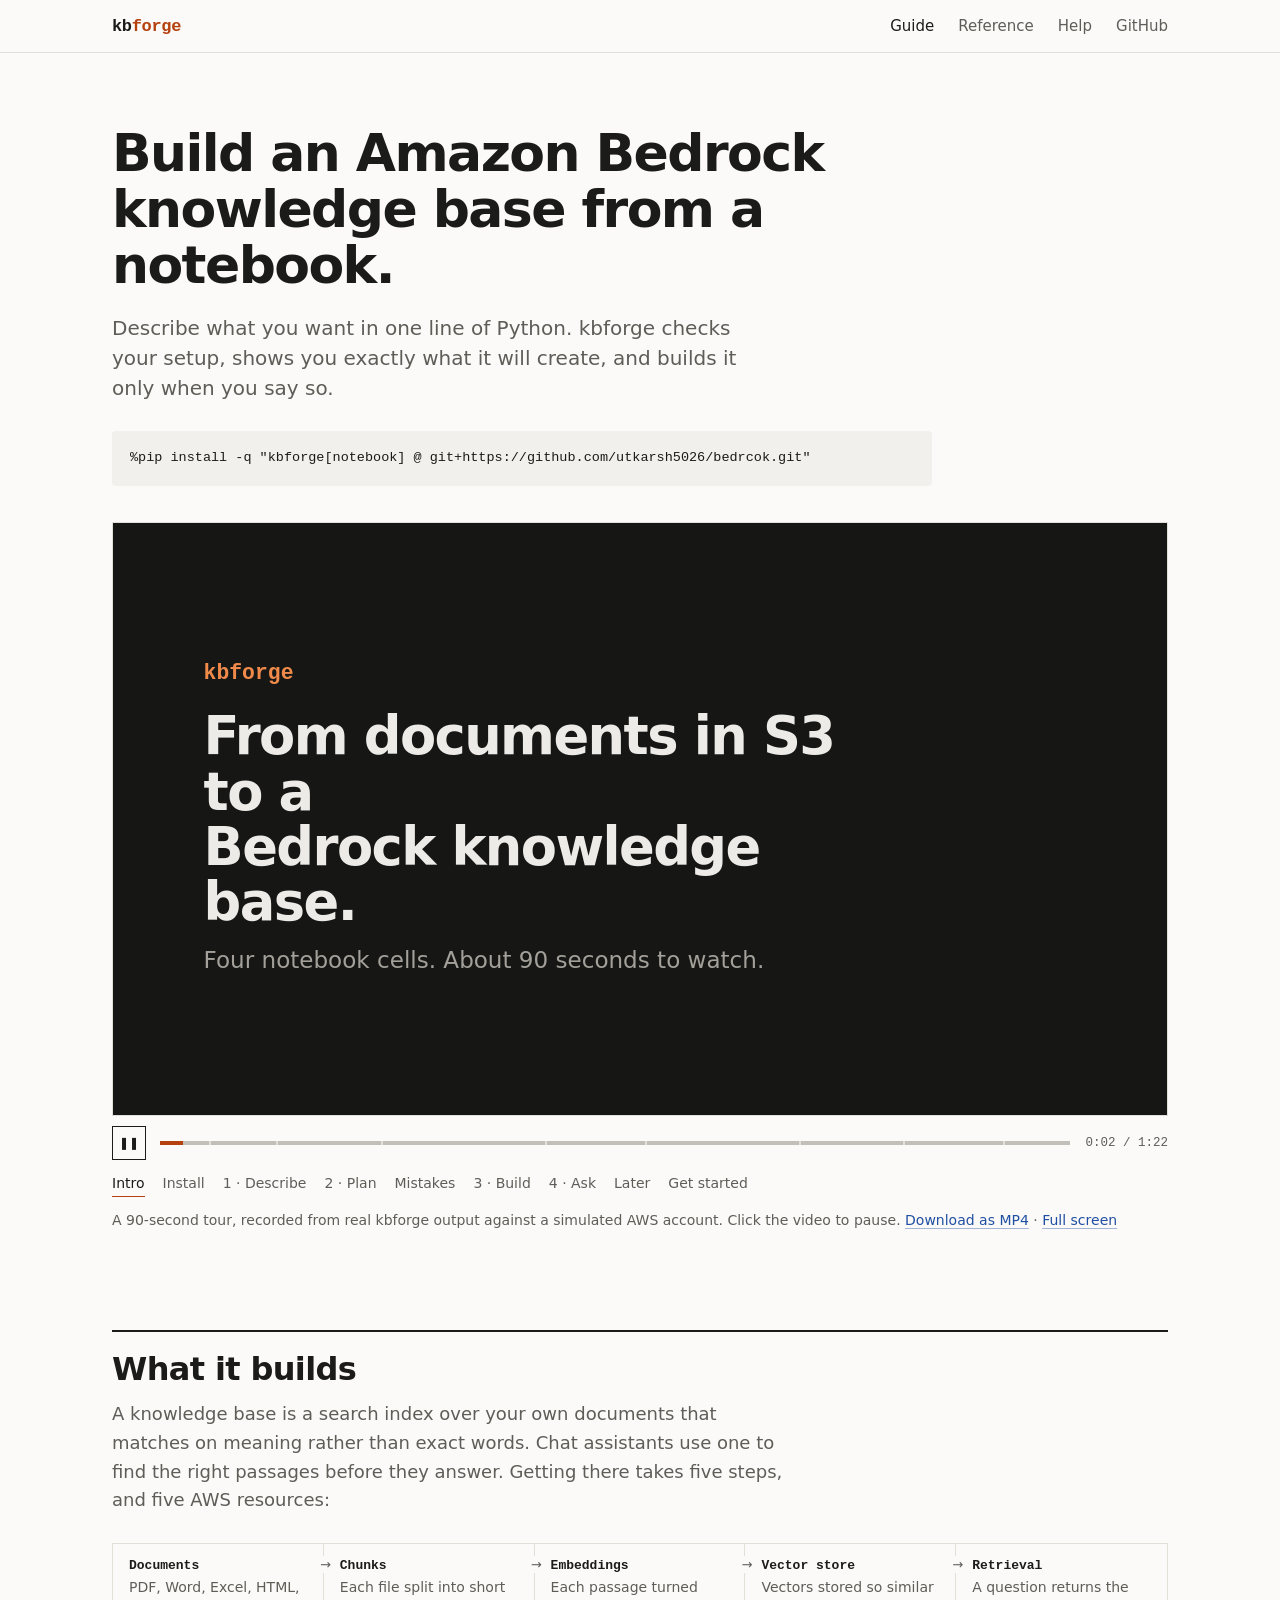
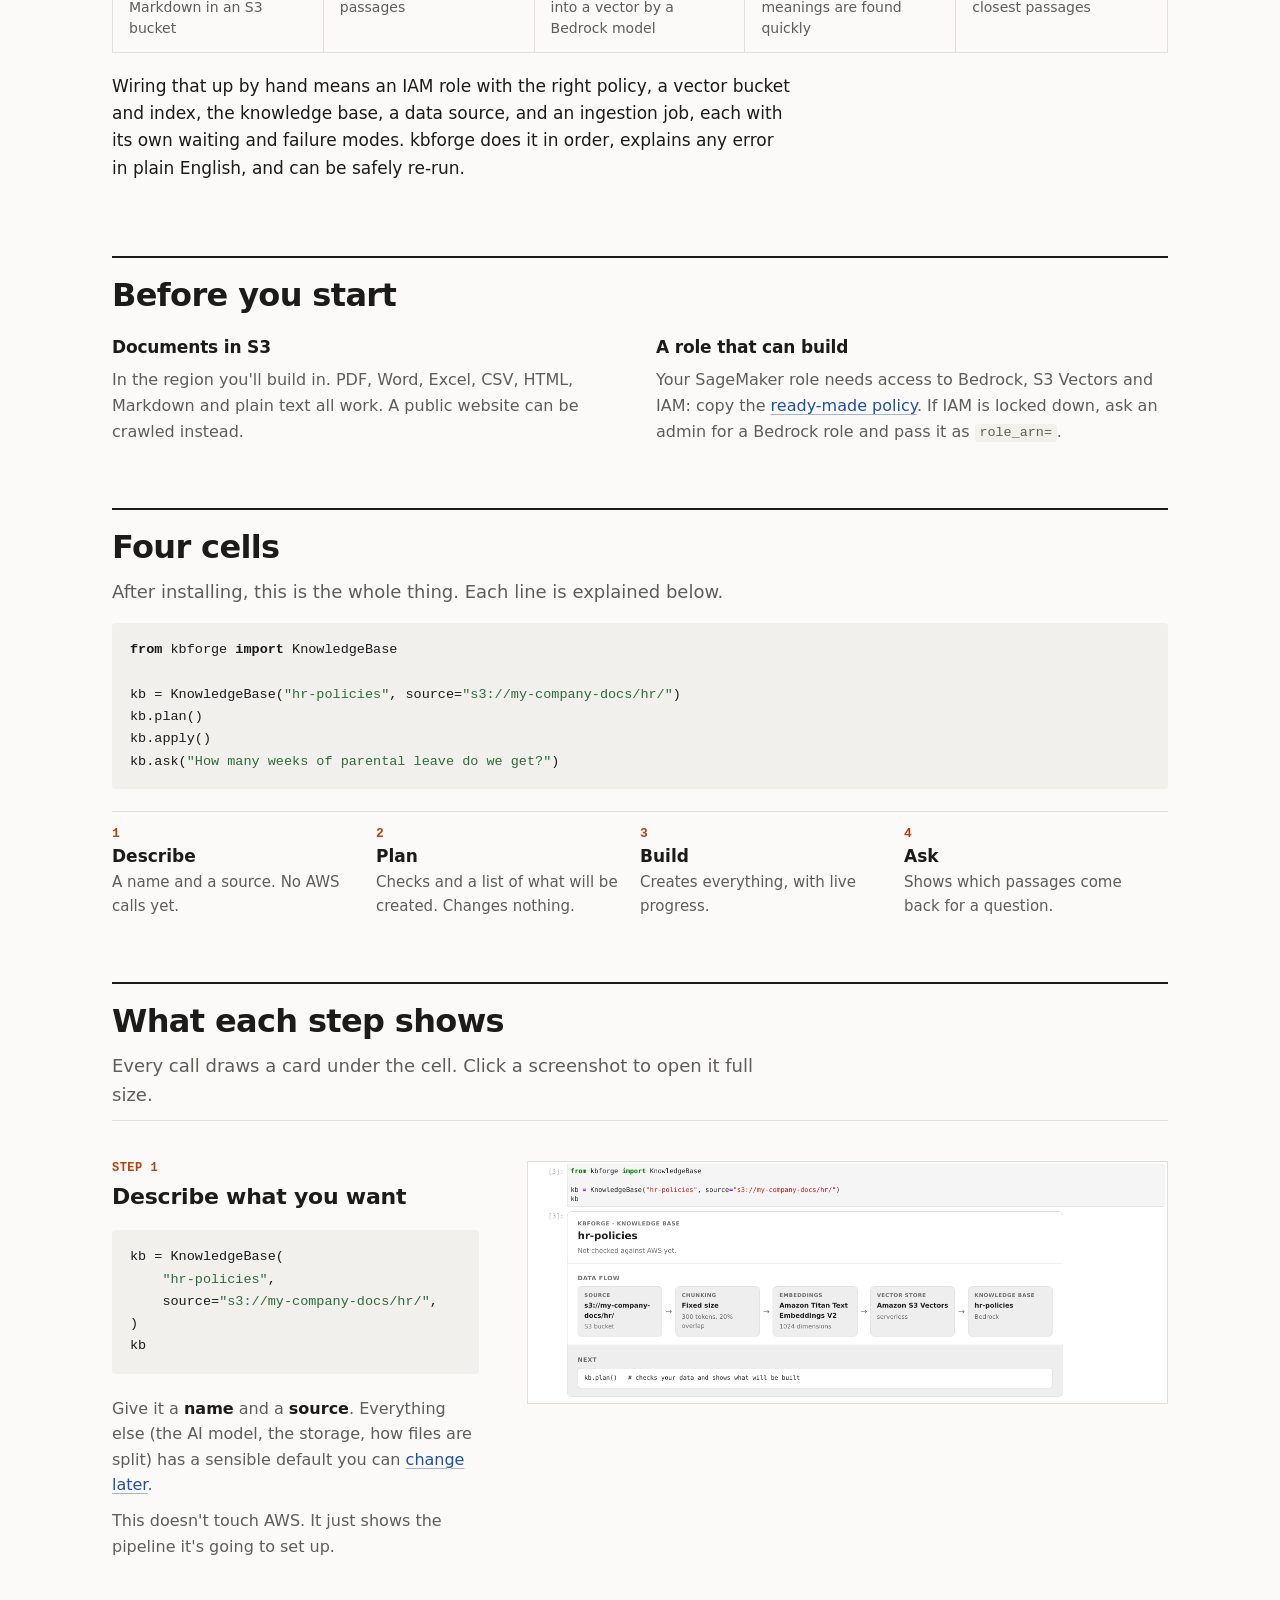
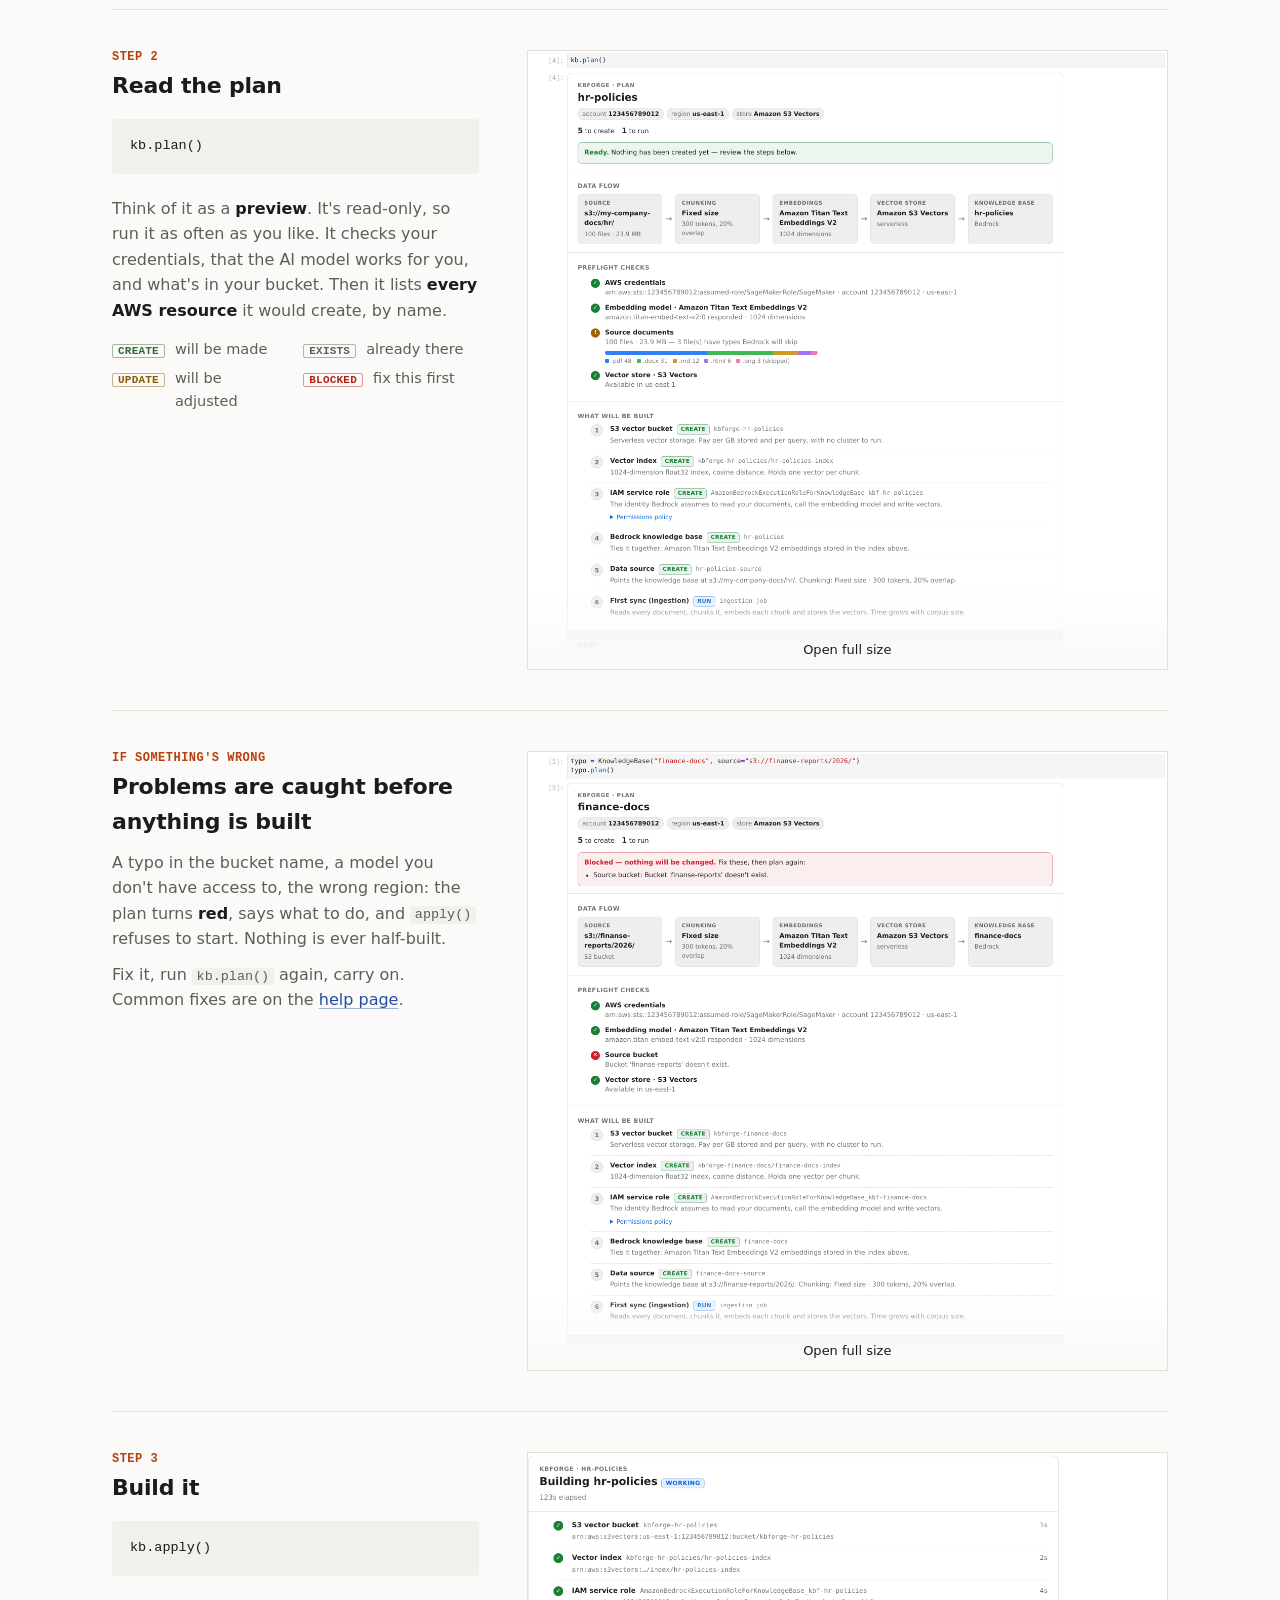
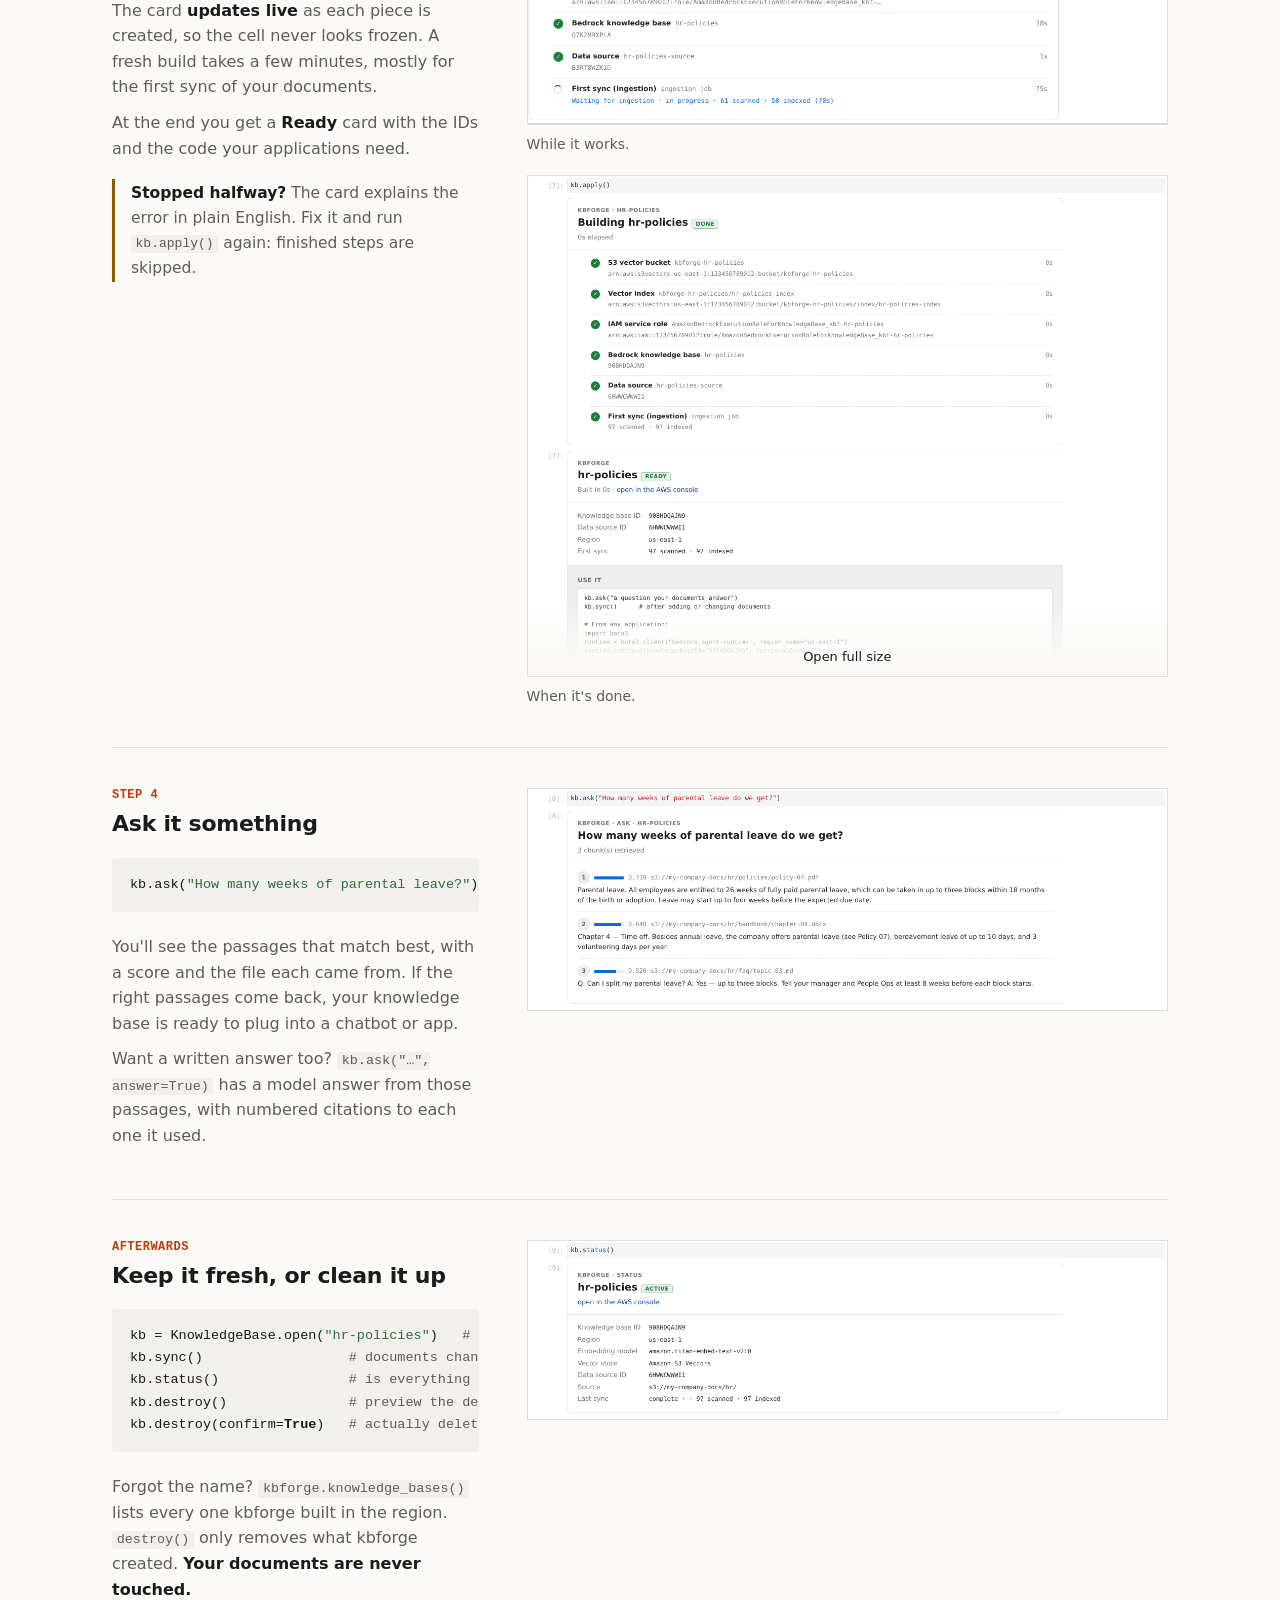
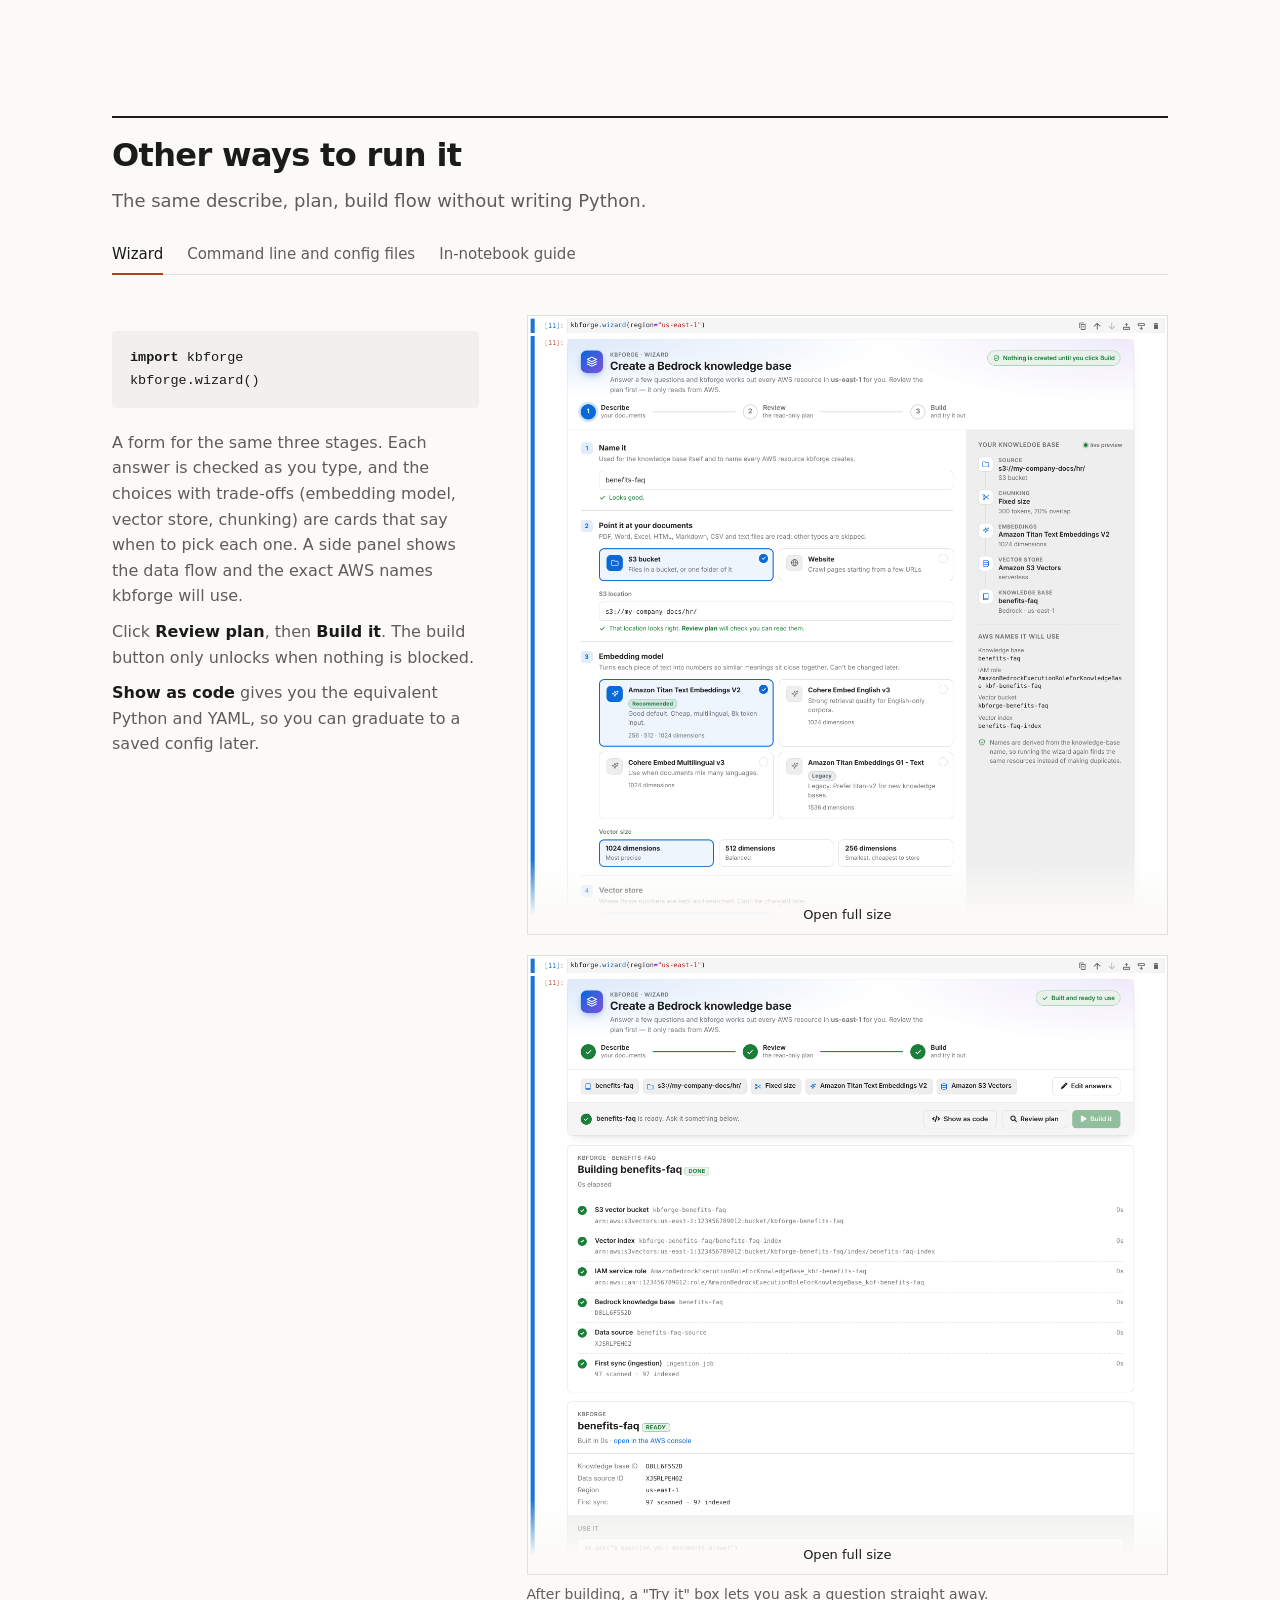
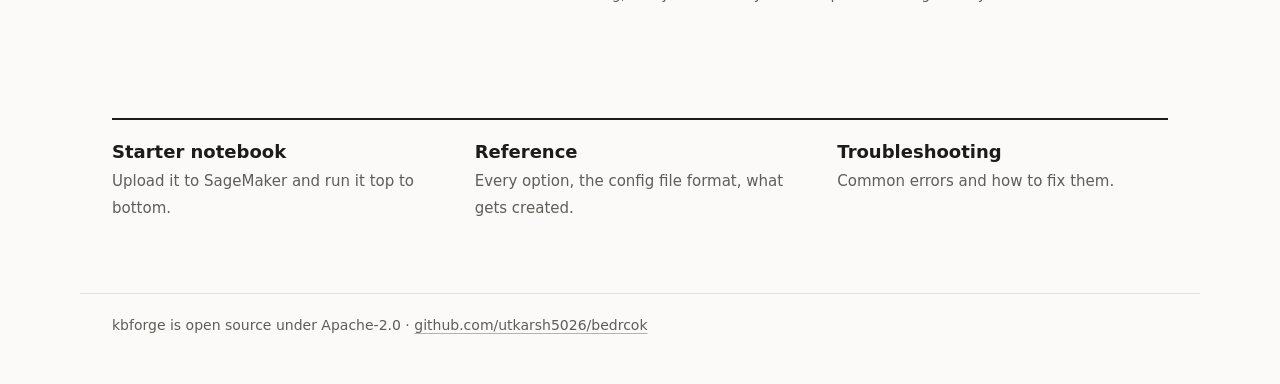
==== commit 11cd0878: "Add written answers with citations, and list/reopen deployed knowledge bases - kb.ask(q, answer=True" ====
--- a/docs/index.html
+++ b/docs/index.html
@@ -159,6 +159,7 @@
         <h3>Ask it something</h3>
 <pre><code>kb.ask(<span class="s">"How many weeks of parental leave?"</span>)</code></pre>
         <p>You'll see the passages that match best, with a score and the file each came from. If the right passages come back, your knowledge base is ready to plug into a chatbot or app.</p>
+        <p>Want a written answer too? <code>kb.ask("…", answer=True)</code> has a model answer from those passages, with numbered citations to each one it used.</p>
       </div>
       <figure class="shot"><a href="assets/screens/ask.png"><picture><source media="(prefers-color-scheme: dark)" srcset="assets/screens/ask-dark.png"><img src="assets/screens/ask.png" alt="Three retrieved chunks with relevance bars, scores and the S3 path of each source document" loading="lazy" width="2524" height="870"></picture></a></figure>
     </div>
@@ -167,11 +168,12 @@
       <div class="text">
         <div class="num">Afterwards</div>
         <h3>Keep it fresh, or clean it up</h3>
-<pre><code>kb.sync()                  <span class="c"># documents changed</span>
+<pre><code>kb = KnowledgeBase.open(<span class="s">"hr-policies"</span>)   <span class="c"># in a new notebook</span>
+kb.sync()                  <span class="c"># documents changed</span>
 kb.status()                <span class="c"># is everything healthy?</span>
 kb.destroy()               <span class="c"># preview the delete</span>
 kb.destroy(confirm=<span class="k">True</span>)   <span class="c"># actually delete</span></code></pre>
-        <p><code>destroy()</code> only removes what kbforge created. <b>Your documents are never touched.</b></p>
+        <p>Forgot the name? <code>kbforge.knowledge_bases()</code> lists every one kbforge built in the region. <code>destroy()</code> only removes what kbforge created. <b>Your documents are never touched.</b></p>
       </div>
       <figure class="shot"><a href="assets/screens/status.png"><picture><source media="(prefers-color-scheme: dark)" srcset="assets/screens/status-dark.png"><img src="assets/screens/status.png" alt="Status card: knowledge base ID, region, embedding model, vector store, data source and last sync" loading="lazy" width="2524" height="704"></picture></a></figure>
     </div>
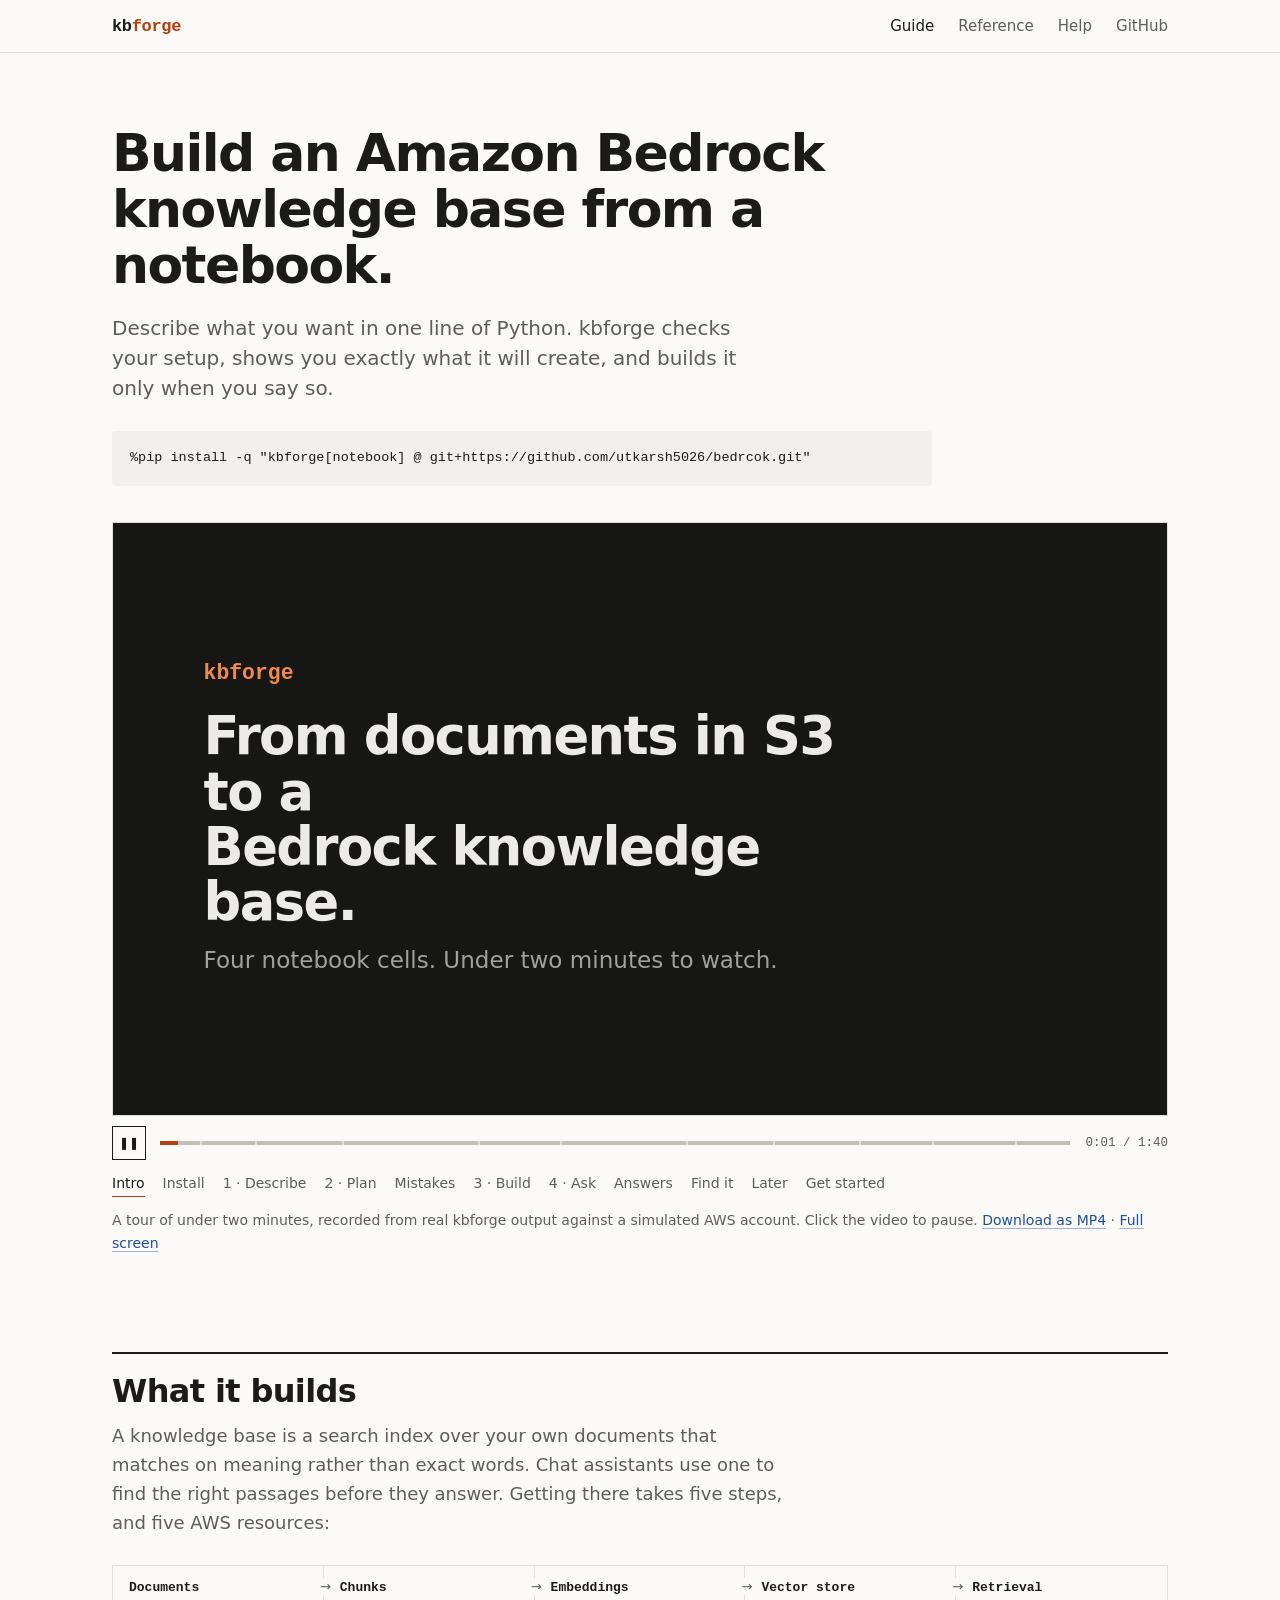
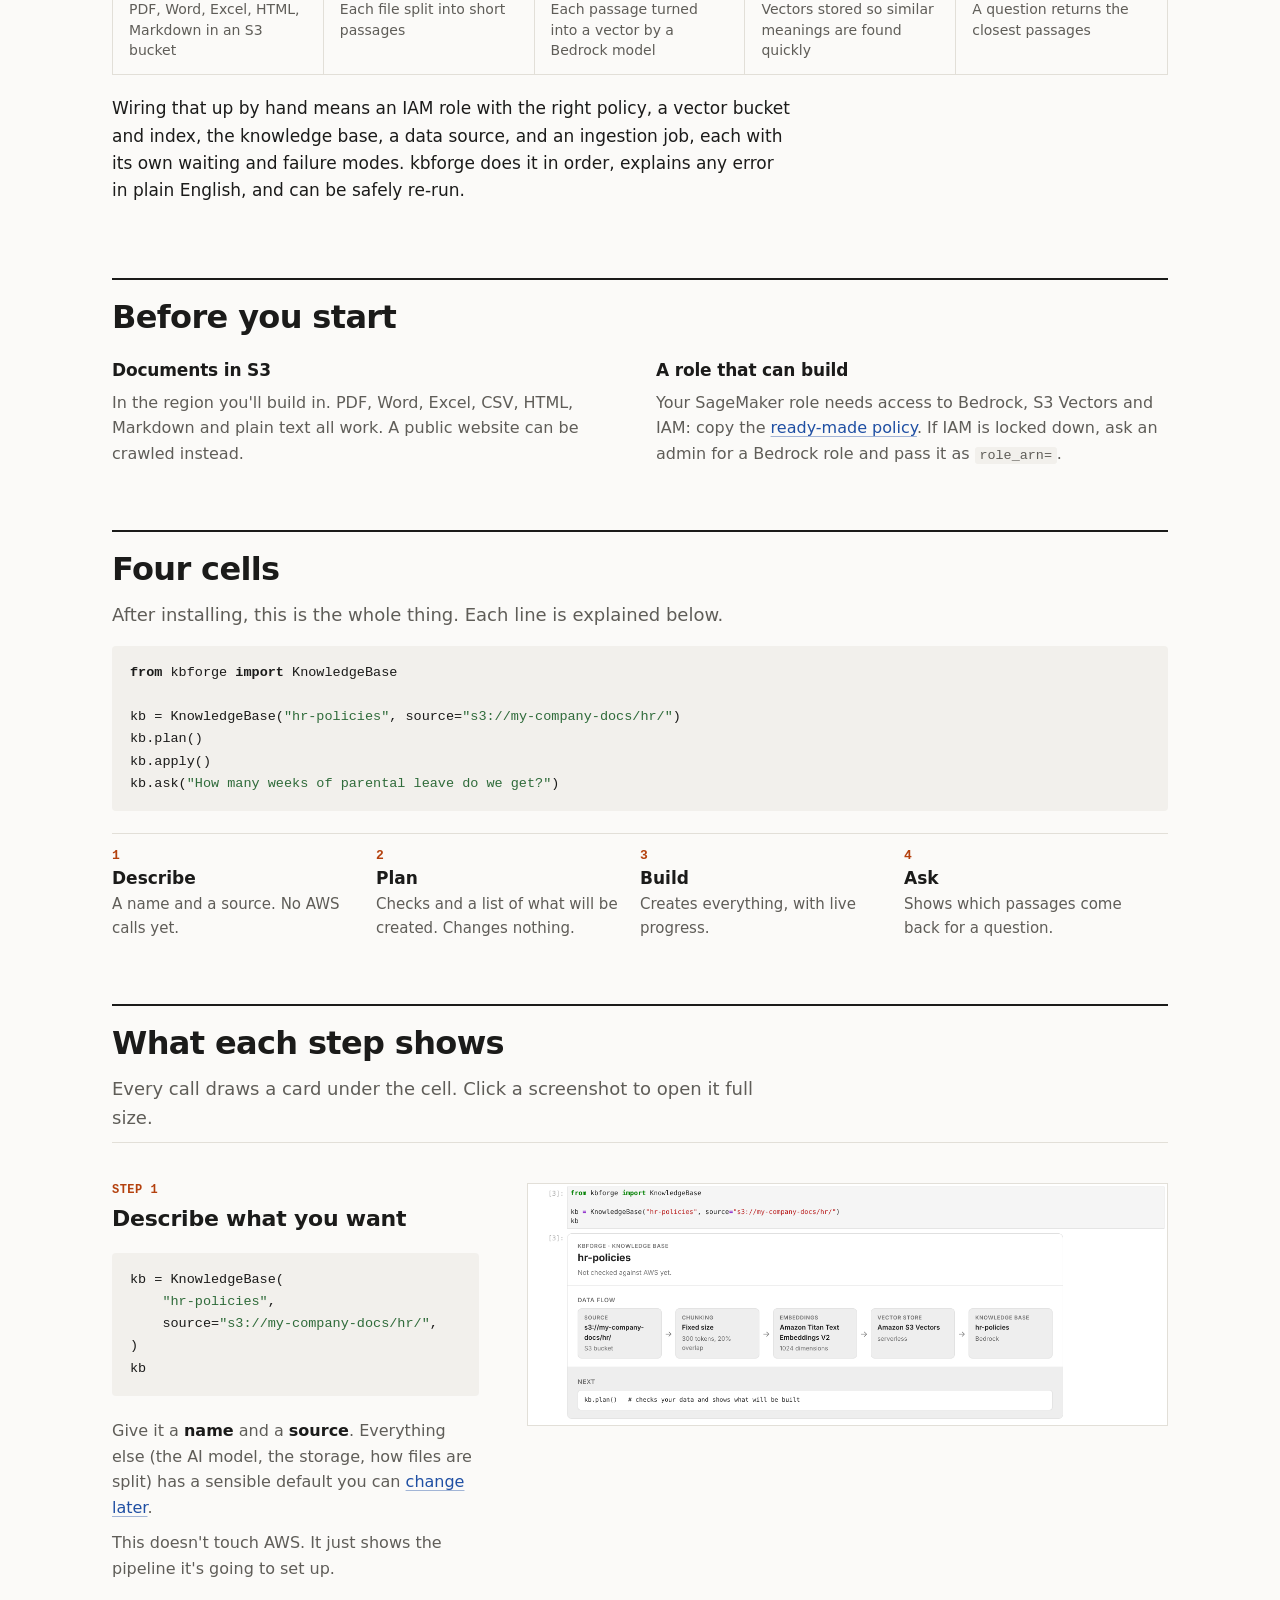
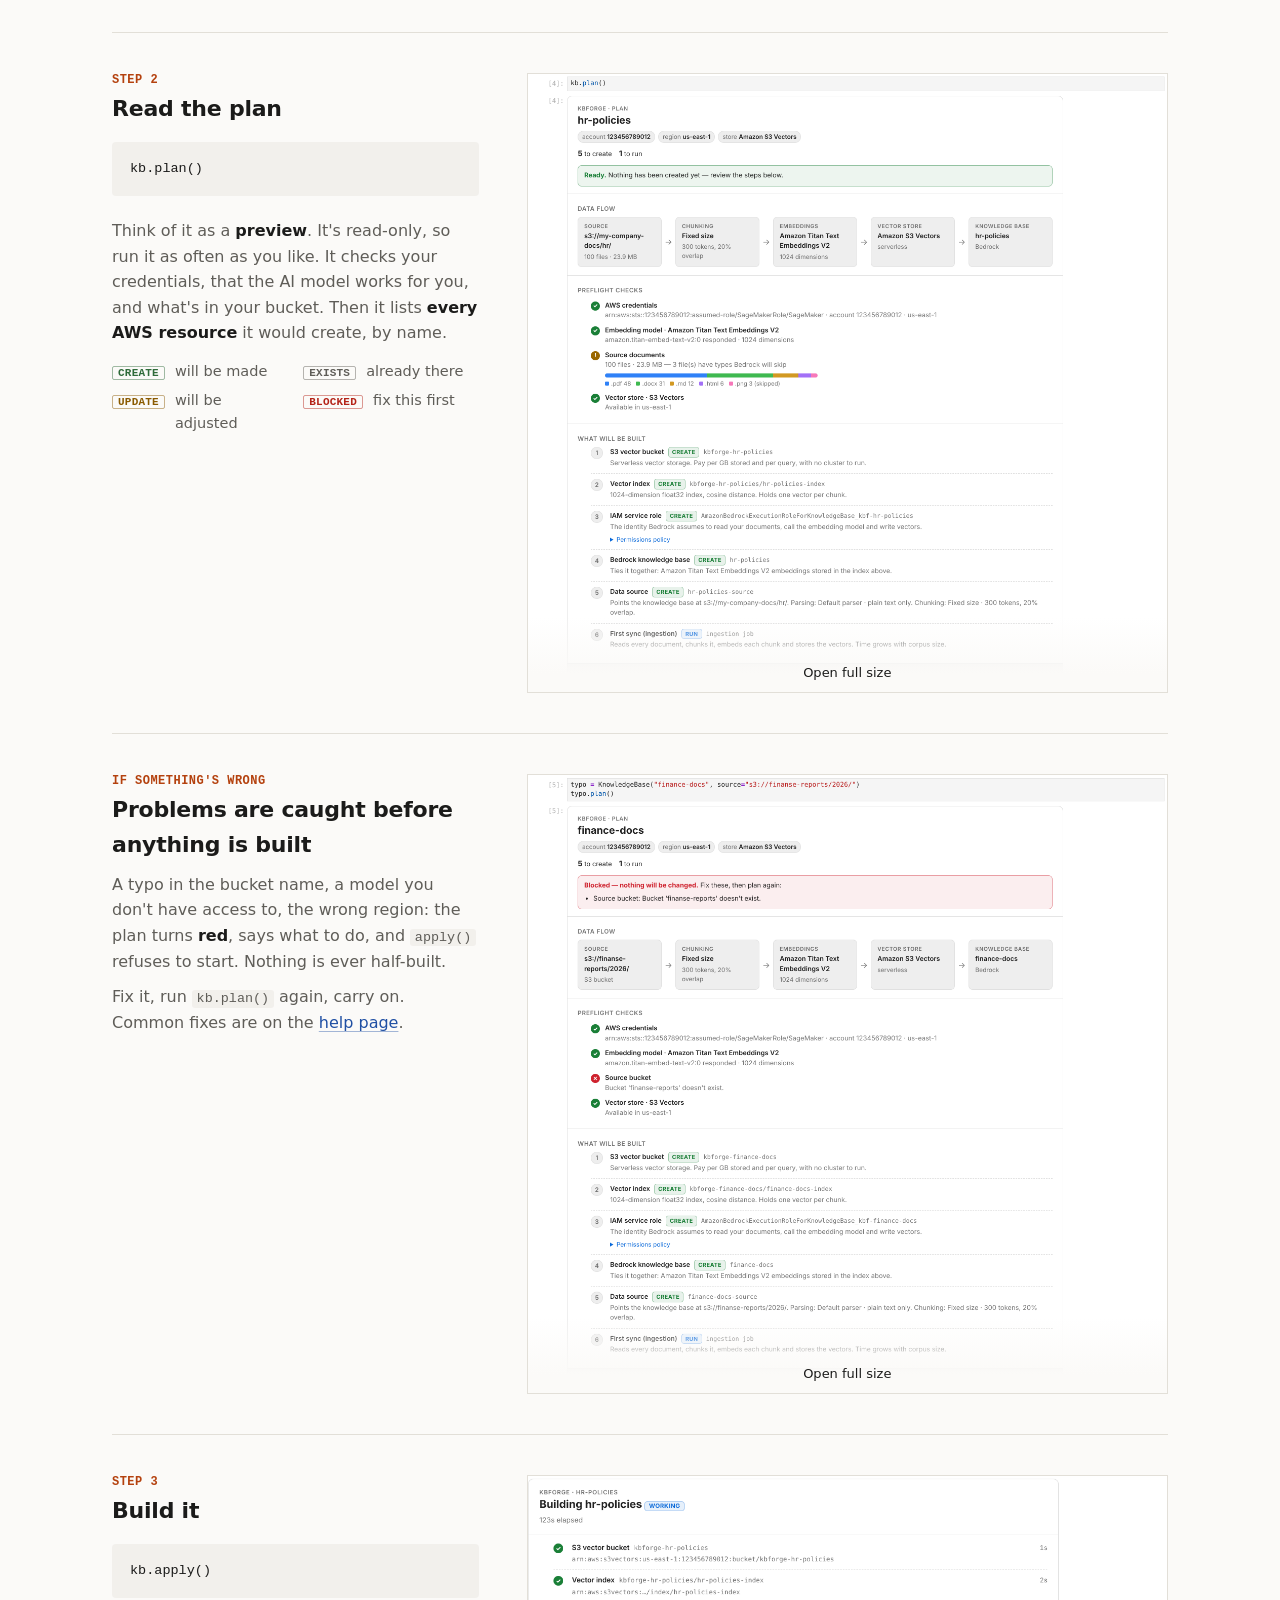
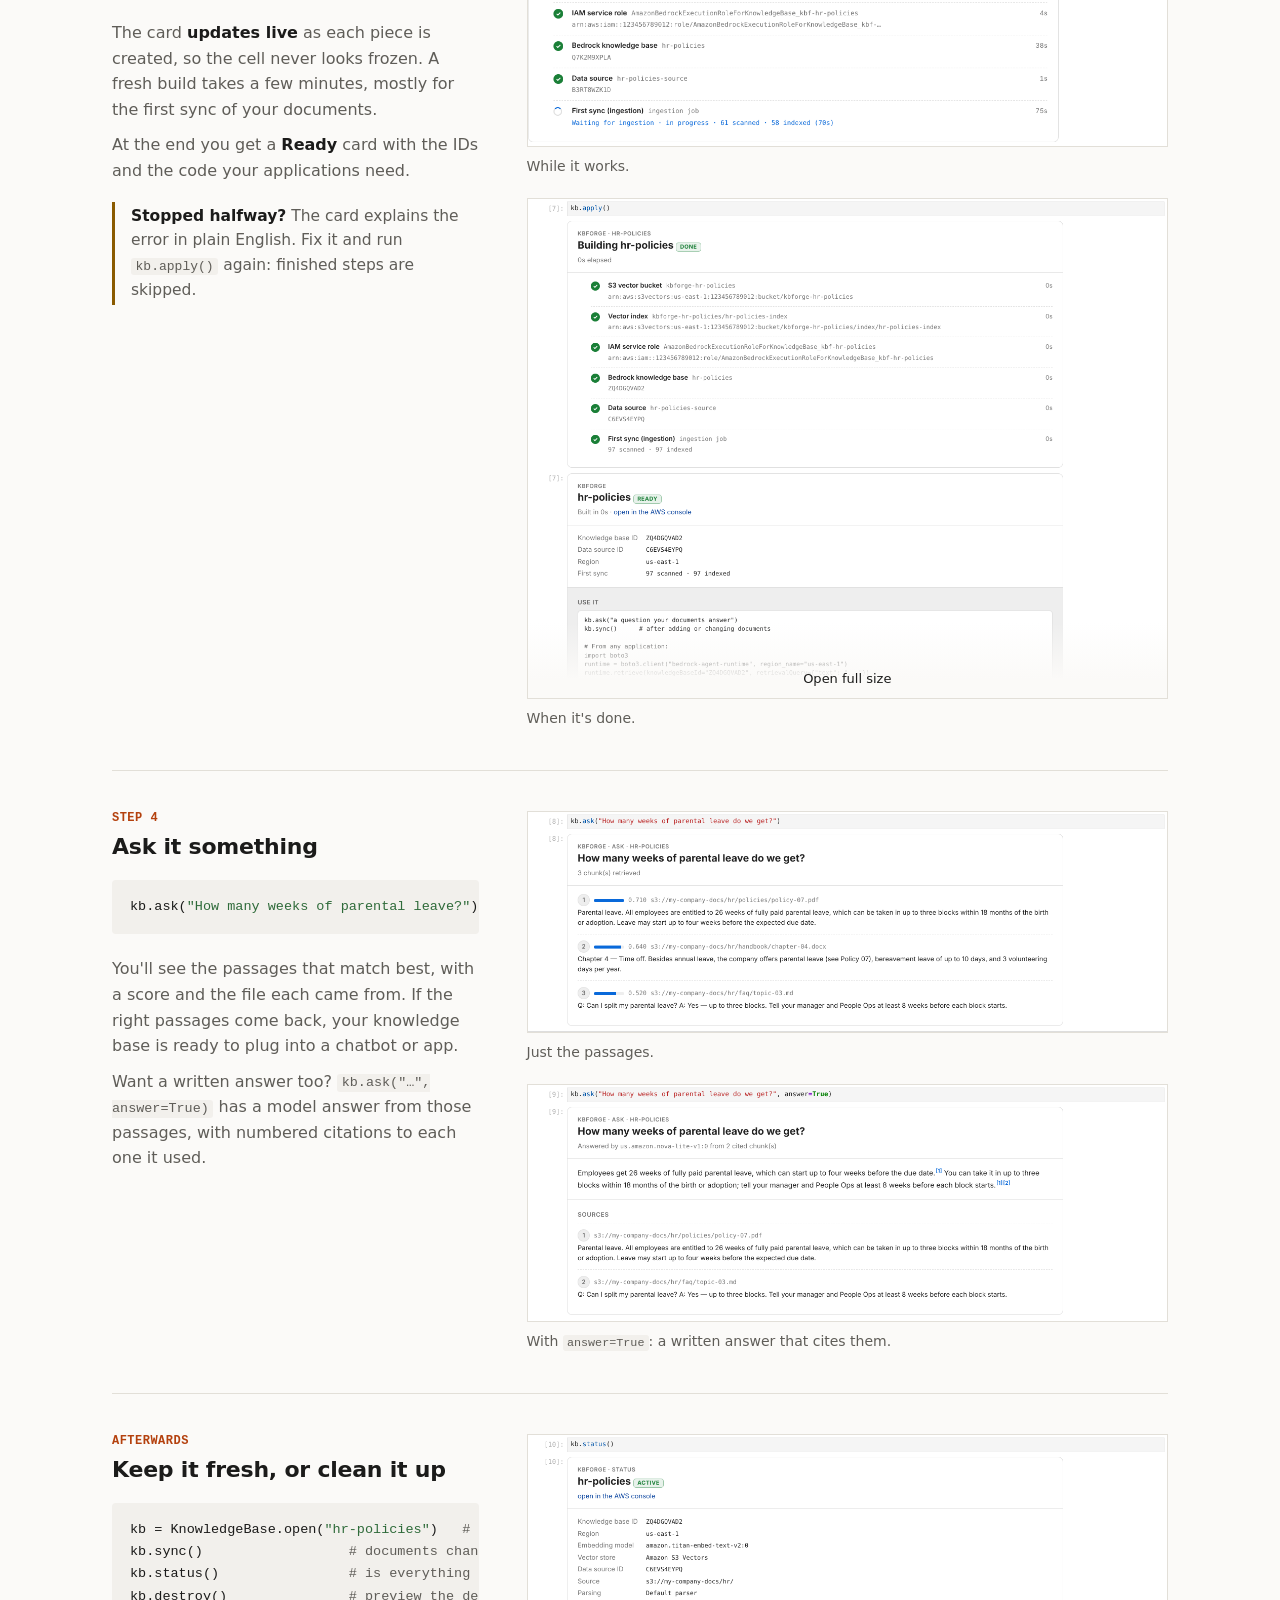
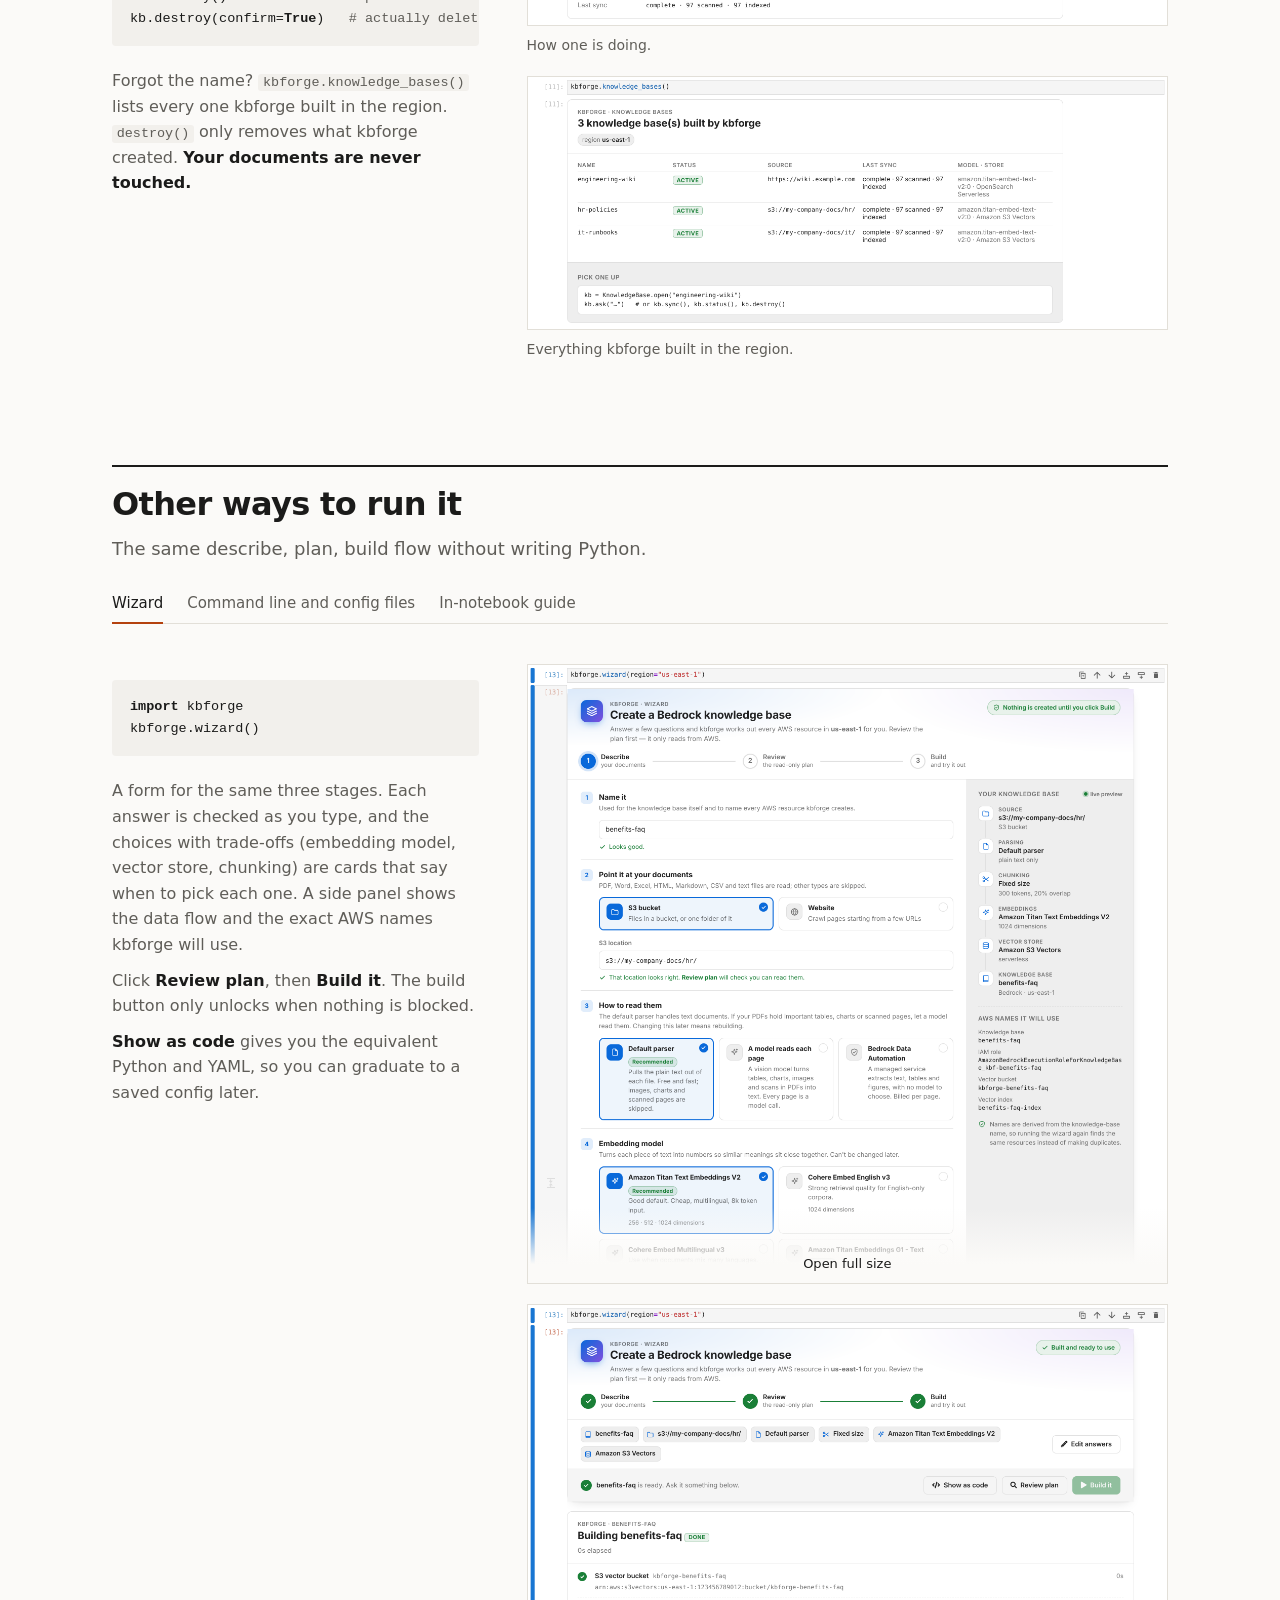
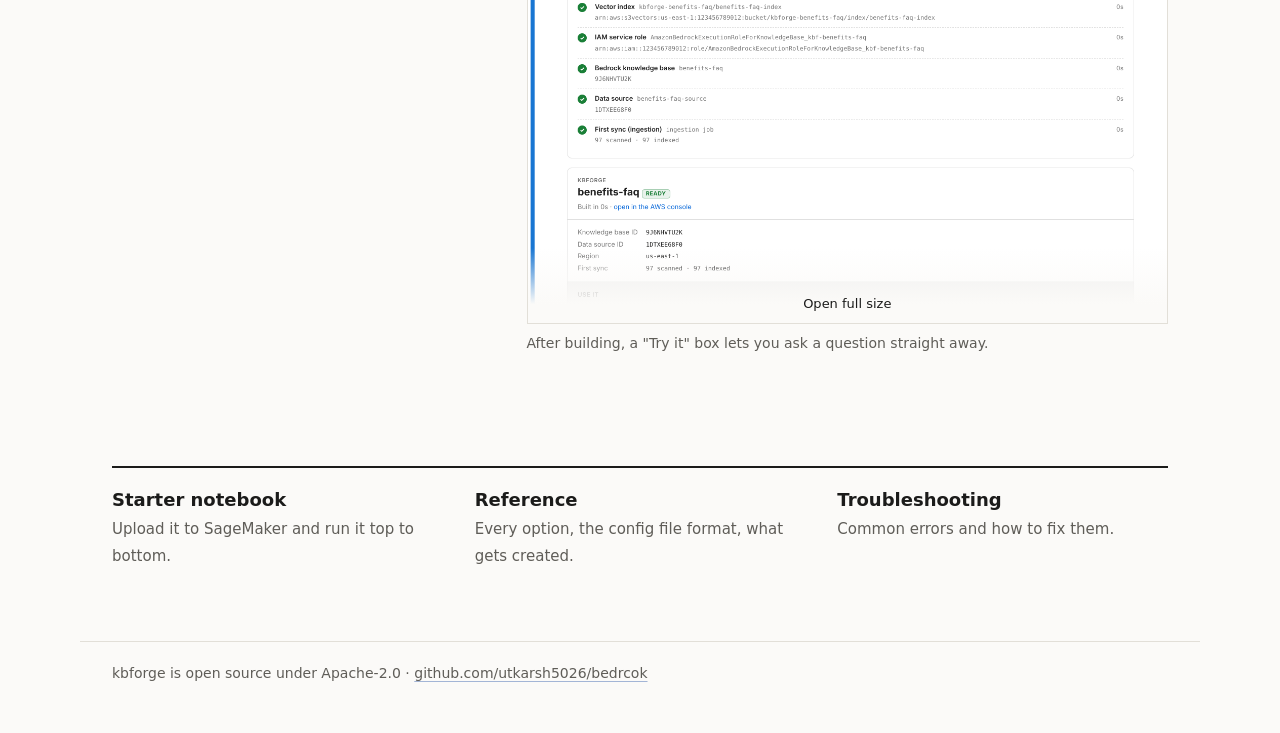
==== commit c75ef648: "Show answers, the KB list and friendly errors in the docs - The screenshot script now captures kb.as" ====
--- a/docs/index.html
+++ b/docs/index.html
@@ -43,7 +43,7 @@
       <div class="screen" data-demo="autoplay"></div>
       <div class="controls"></div>
       <div class="chapters"></div>
-      <p class="note">A 90-second tour, recorded from real kbforge output against a simulated AWS account. Click the video to pause. <a href="assets/kbforge-tour.mp4" data-tour-mp4 download>Download as MP4</a> · <a href="demo.html">Full screen</a></p>
+      <p class="note">A tour of under two minutes, recorded from real kbforge output against a simulated AWS account. Click the video to pause. <a href="assets/kbforge-tour.mp4" data-tour-mp4 download>Download as MP4</a> · <a href="demo.html">Full screen</a></p>
     </div>
   </div>
 </section>
@@ -125,7 +125,7 @@
           <div><span class="badge" style="--c:var(--red)">blocked</span> fix this first</div>
         </div>
       </div>
-      <figure class="shot tall"><a href="assets/screens/plan.png"><picture><source media="(prefers-color-scheme: dark)" srcset="assets/screens/plan-dark.png"><img src="assets/screens/plan.png" alt="Full plan card: summary, data flow, four preflight checks and six numbered steps with CREATE and RUN badges" loading="lazy" width="2524" height="2516"></picture></a></figure>
+      <figure class="shot tall"><a href="assets/screens/plan.png"><picture><source media="(prefers-color-scheme: dark)" srcset="assets/screens/plan-dark.png"><img src="assets/screens/plan.png" alt="Full plan card: summary, data flow, four preflight checks and six numbered steps with CREATE and RUN badges" loading="lazy" width="2524" height="2554"></picture></a></figure>
     </div>
 
     <div class="row" id="blocked">
@@ -135,7 +135,7 @@
         <p>A typo in the bucket name, a model you don't have access to, the wrong region: the plan turns <b>red</b>, says what to do, and <code>apply()</code> refuses to start. Nothing is ever half-built.</p>
         <p>Fix it, run <code>kb.plan()</code> again, carry on. Common fixes are on the <a href="reference.html#troubleshooting">help page</a>.</p>
       </div>
-      <figure class="shot tall"><a href="assets/screens/blocked.png"><picture><source media="(prefers-color-scheme: dark)" srcset="assets/screens/blocked-dark.png"><img src="assets/screens/blocked.png" alt="A plan with a red Blocked banner: the source bucket finanse-reports doesn't exist" loading="lazy" width="2524" height="2566"></picture></a></figure>
+      <figure class="shot tall"><a href="assets/screens/blocked.png"><picture><source media="(prefers-color-scheme: dark)" srcset="assets/screens/blocked-dark.png"><img src="assets/screens/blocked.png" alt="A plan with a red Blocked banner: the source bucket finanse-reports doesn't exist" loading="lazy" width="2524" height="2606"></picture></a></figure>
     </div>
 
     <div class="row" id="build">
@@ -161,7 +161,10 @@
         <p>You'll see the passages that match best, with a score and the file each came from. If the right passages come back, your knowledge base is ready to plug into a chatbot or app.</p>
         <p>Want a written answer too? <code>kb.ask("…", answer=True)</code> has a model answer from those passages, with numbered citations to each one it used.</p>
       </div>
-      <figure class="shot"><a href="assets/screens/ask.png"><picture><source media="(prefers-color-scheme: dark)" srcset="assets/screens/ask-dark.png"><img src="assets/screens/ask.png" alt="Three retrieved chunks with relevance bars, scores and the S3 path of each source document" loading="lazy" width="2524" height="870"></picture></a></figure>
+      <div>
+        <figure class="shot"><a href="assets/screens/ask.png"><picture><source media="(prefers-color-scheme: dark)" srcset="assets/screens/ask-dark.png"><img src="assets/screens/ask.png" alt="Three retrieved chunks with relevance bars, scores and the S3 path of each source document" loading="lazy" width="2524" height="870"></picture></a><figcaption>Just the passages.</figcaption></figure>
+        <figure class="shot"><a href="assets/screens/answer.png"><picture><source media="(prefers-color-scheme: dark)" srcset="assets/screens/answer-dark.png"><img src="assets/screens/answer.png" alt="A written answer about parental leave with numbered citation markers, followed by the two cited source passages" loading="lazy" width="2524" height="932"></picture></a><figcaption>With <code>answer=True</code>: a written answer that cites them.</figcaption></figure>
+      </div>
     </div>
 
     <div class="row" id="later">
@@ -175,7 +178,10 @@
 kb.destroy(confirm=<span class="k">True</span>)   <span class="c"># actually delete</span></code></pre>
         <p>Forgot the name? <code>kbforge.knowledge_bases()</code> lists every one kbforge built in the region. <code>destroy()</code> only removes what kbforge created. <b>Your documents are never touched.</b></p>
       </div>
-      <figure class="shot"><a href="assets/screens/status.png"><picture><source media="(prefers-color-scheme: dark)" srcset="assets/screens/status-dark.png"><img src="assets/screens/status.png" alt="Status card: knowledge base ID, region, embedding model, vector store, data source and last sync" loading="lazy" width="2524" height="704"></picture></a></figure>
+      <div>
+        <figure class="shot"><a href="assets/screens/status.png"><picture><source media="(prefers-color-scheme: dark)" srcset="assets/screens/status-dark.png"><img src="assets/screens/status.png" alt="Status card: knowledge base ID, region, embedding model, vector store, data source and last sync" loading="lazy" width="2524" height="750"></picture></a><figcaption>How one is doing.</figcaption></figure>
+        <figure class="shot"><a href="assets/screens/list.png"><picture><source media="(prefers-color-scheme: dark)" srcset="assets/screens/list-dark.png"><img src="assets/screens/list.png" alt="Table of three knowledge bases built by kbforge, with status, source, last sync and model, plus a KnowledgeBase.open example" loading="lazy" width="2524" height="996"></picture></a><figcaption>Everything kbforge built in the region.</figcaption></figure>
+      </div>
     </div>
   </div>
 </section>
@@ -200,8 +206,8 @@
             <p><b>Show as code</b> gives you the equivalent Python and YAML, so you can graduate to a saved config later.</p>
           </div>
           <div>
-            <figure class="shot tall"><a href="assets/screens/wizard-form.png"><picture><source media="(prefers-color-scheme: dark)" srcset="assets/screens/wizard-form-dark.png"><img src="assets/screens/wizard-form.png" alt="The wizard: a stepper header, numbered sections with option cards for documents, embedding model, vector store and chunking, and a live preview panel on the right" loading="lazy" width="2524" height="3474"></picture></a></figure>
-            <figure class="shot tall"><a href="assets/screens/wizard-built.png"><picture><source media="(prefers-color-scheme: dark)" srcset="assets/screens/wizard-built-dark.png"><img src="assets/screens/wizard-built.png" alt="The wizard after building: every stage ticked, the progress card, the ready card and a Try it box for asking questions" loading="lazy" width="2524" height="2952"></picture></a><figcaption>After building, a "Try it" box lets you ask a question straight away.</figcaption></figure>
+            <figure class="shot tall"><a href="assets/screens/wizard-form.png"><picture><source media="(prefers-color-scheme: dark)" srcset="assets/screens/wizard-form-dark.png"><img src="assets/screens/wizard-form.png" alt="The wizard: a stepper header, numbered sections with option cards for documents, embedding model, vector store and chunking, and a live preview panel on the right" loading="lazy" width="2524" height="4024"></picture></a></figure>
+            <figure class="shot tall"><a href="assets/screens/wizard-built.png"><picture><source media="(prefers-color-scheme: dark)" srcset="assets/screens/wizard-built-dark.png"><img src="assets/screens/wizard-built.png" alt="The wizard after building: every stage ticked, the progress card, the ready card and a Try it box for asking questions" loading="lazy" width="2524" height="3020"></picture></a><figcaption>After building, a "Try it" box lets you ask a question straight away.</figcaption></figure>
           </div>
         </div>
       </div>
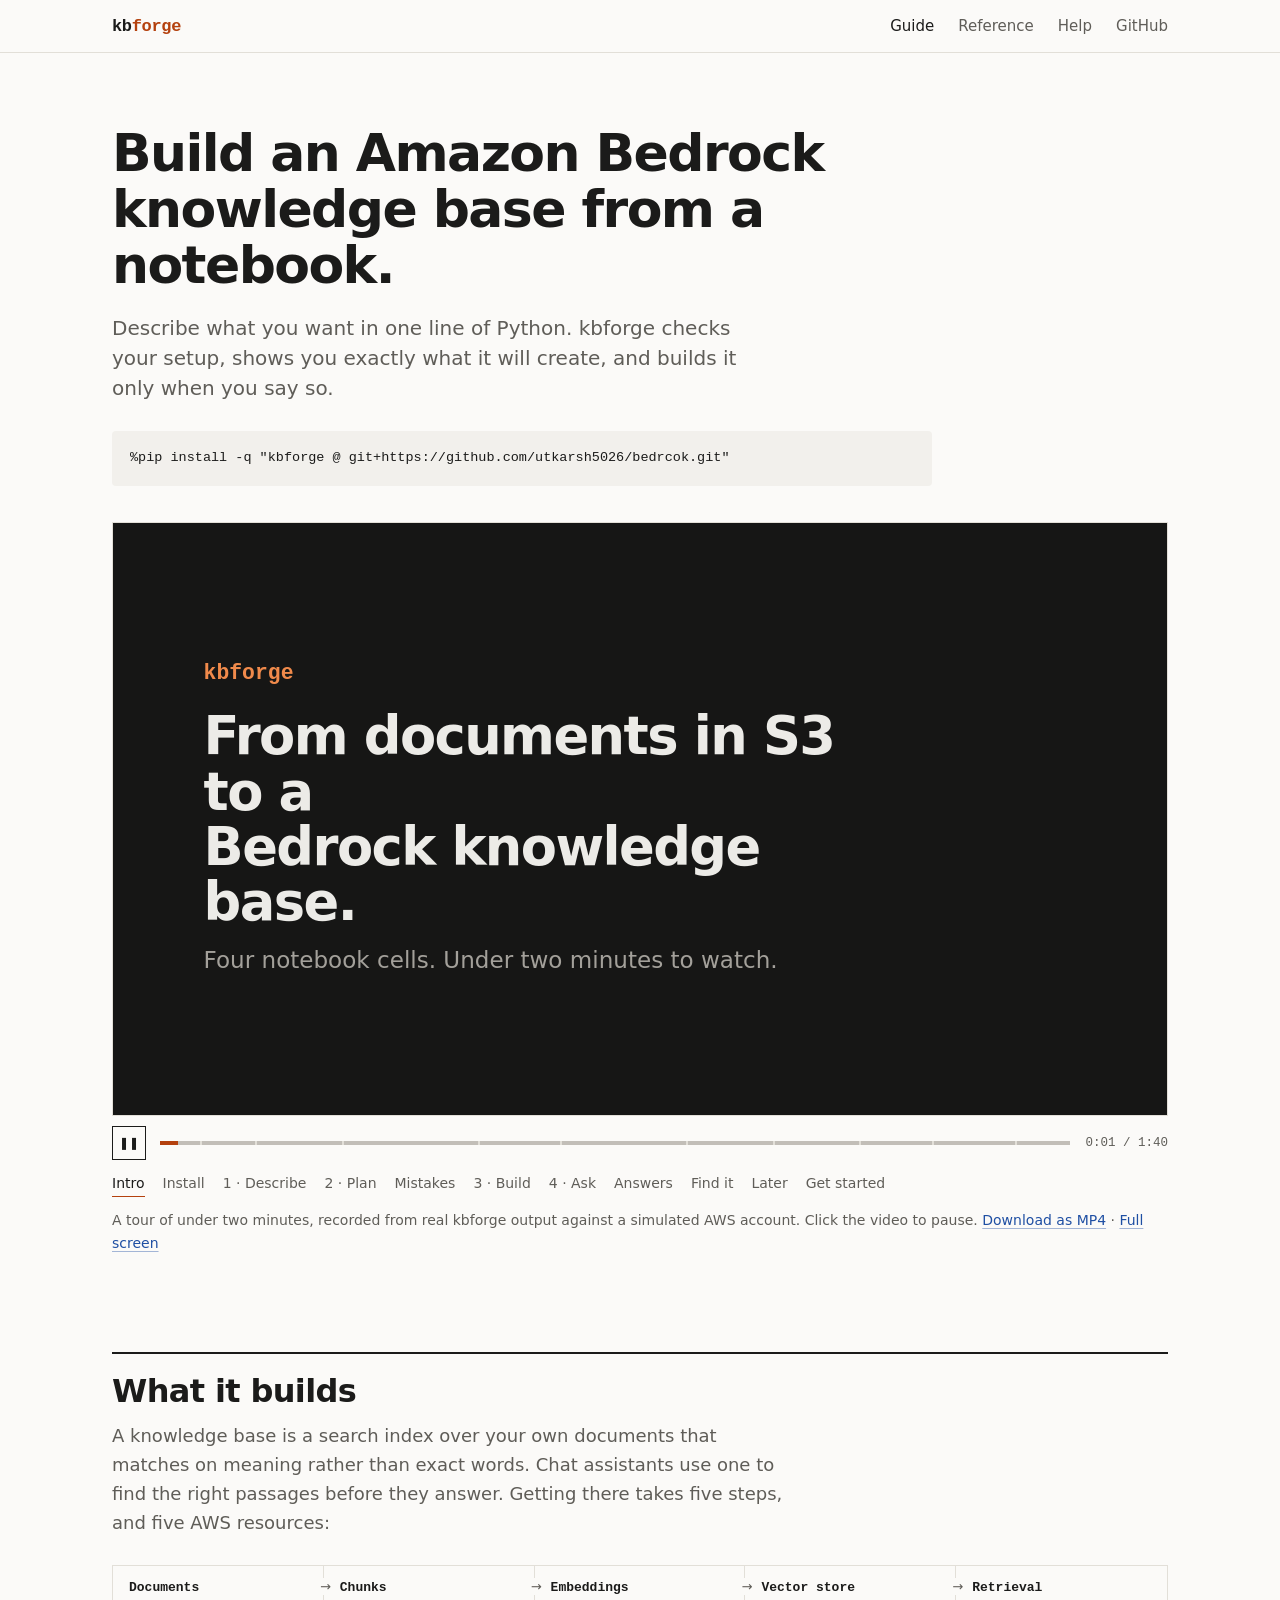
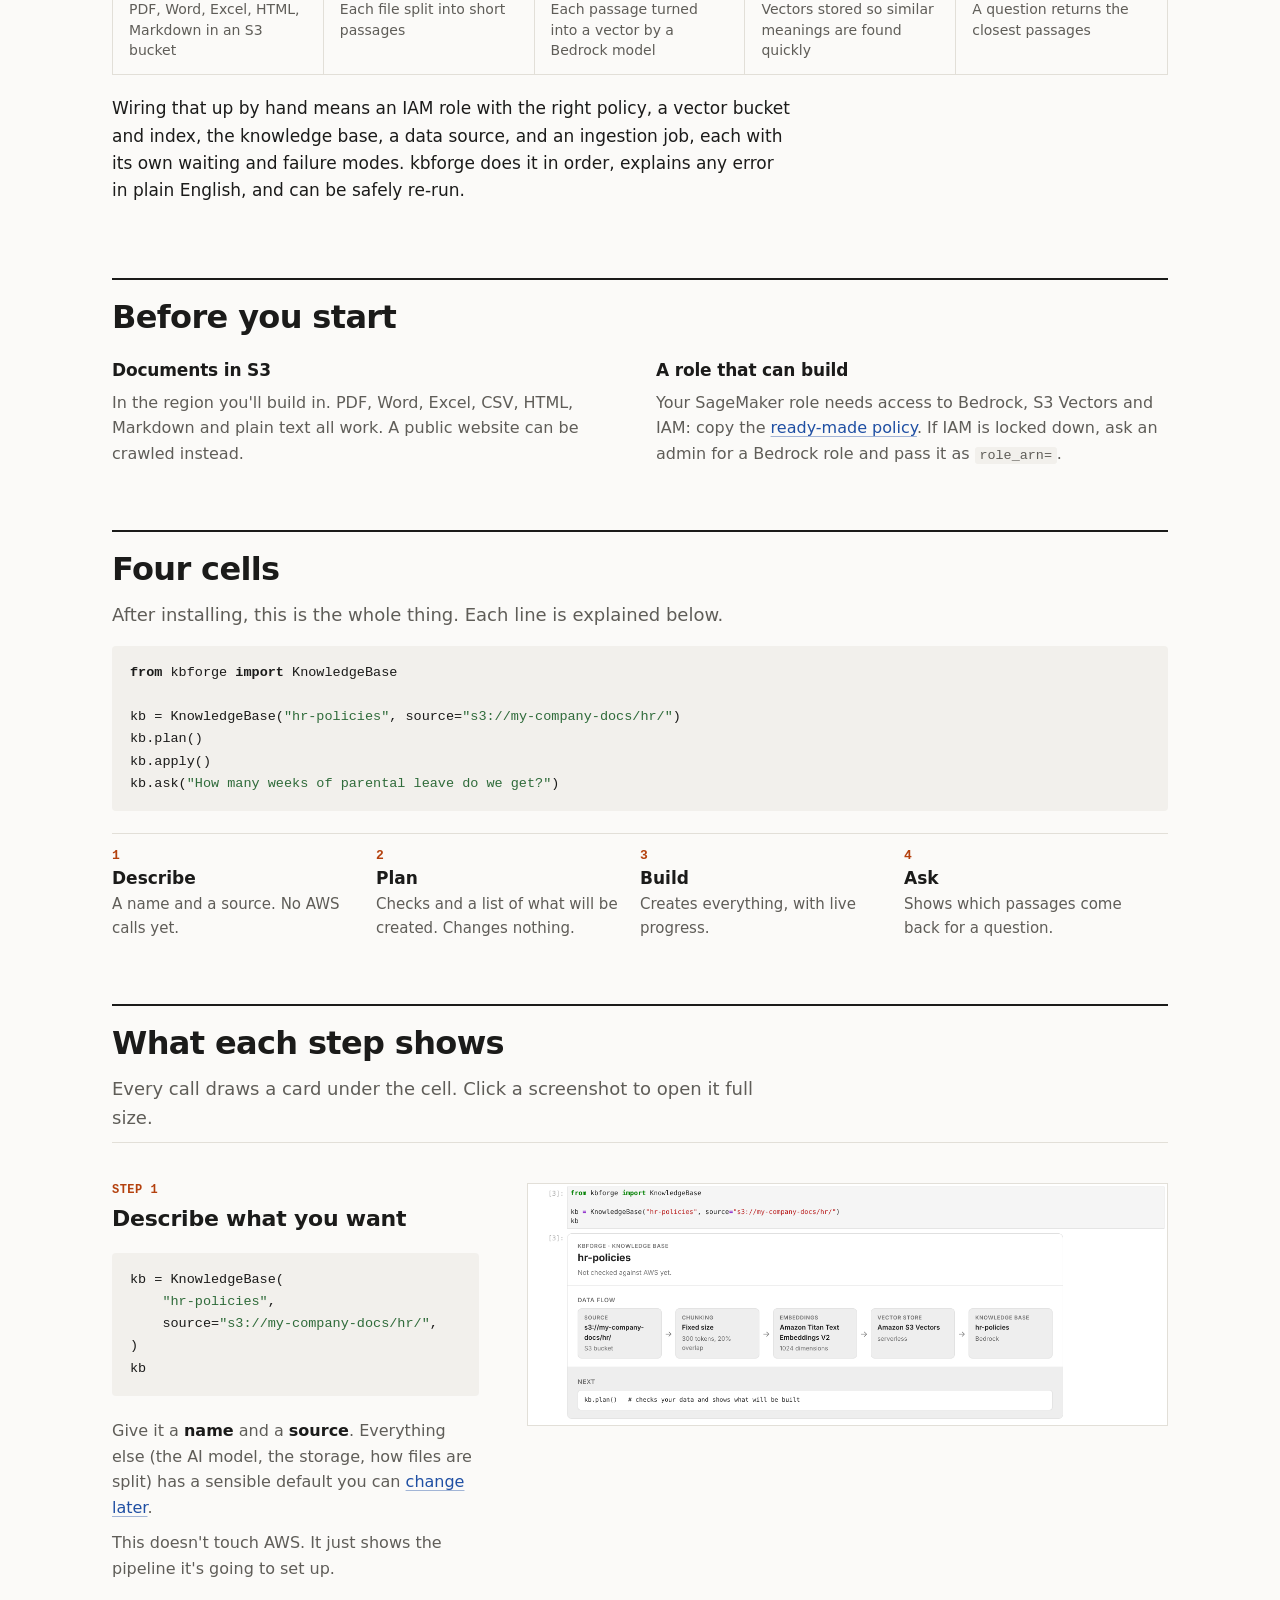
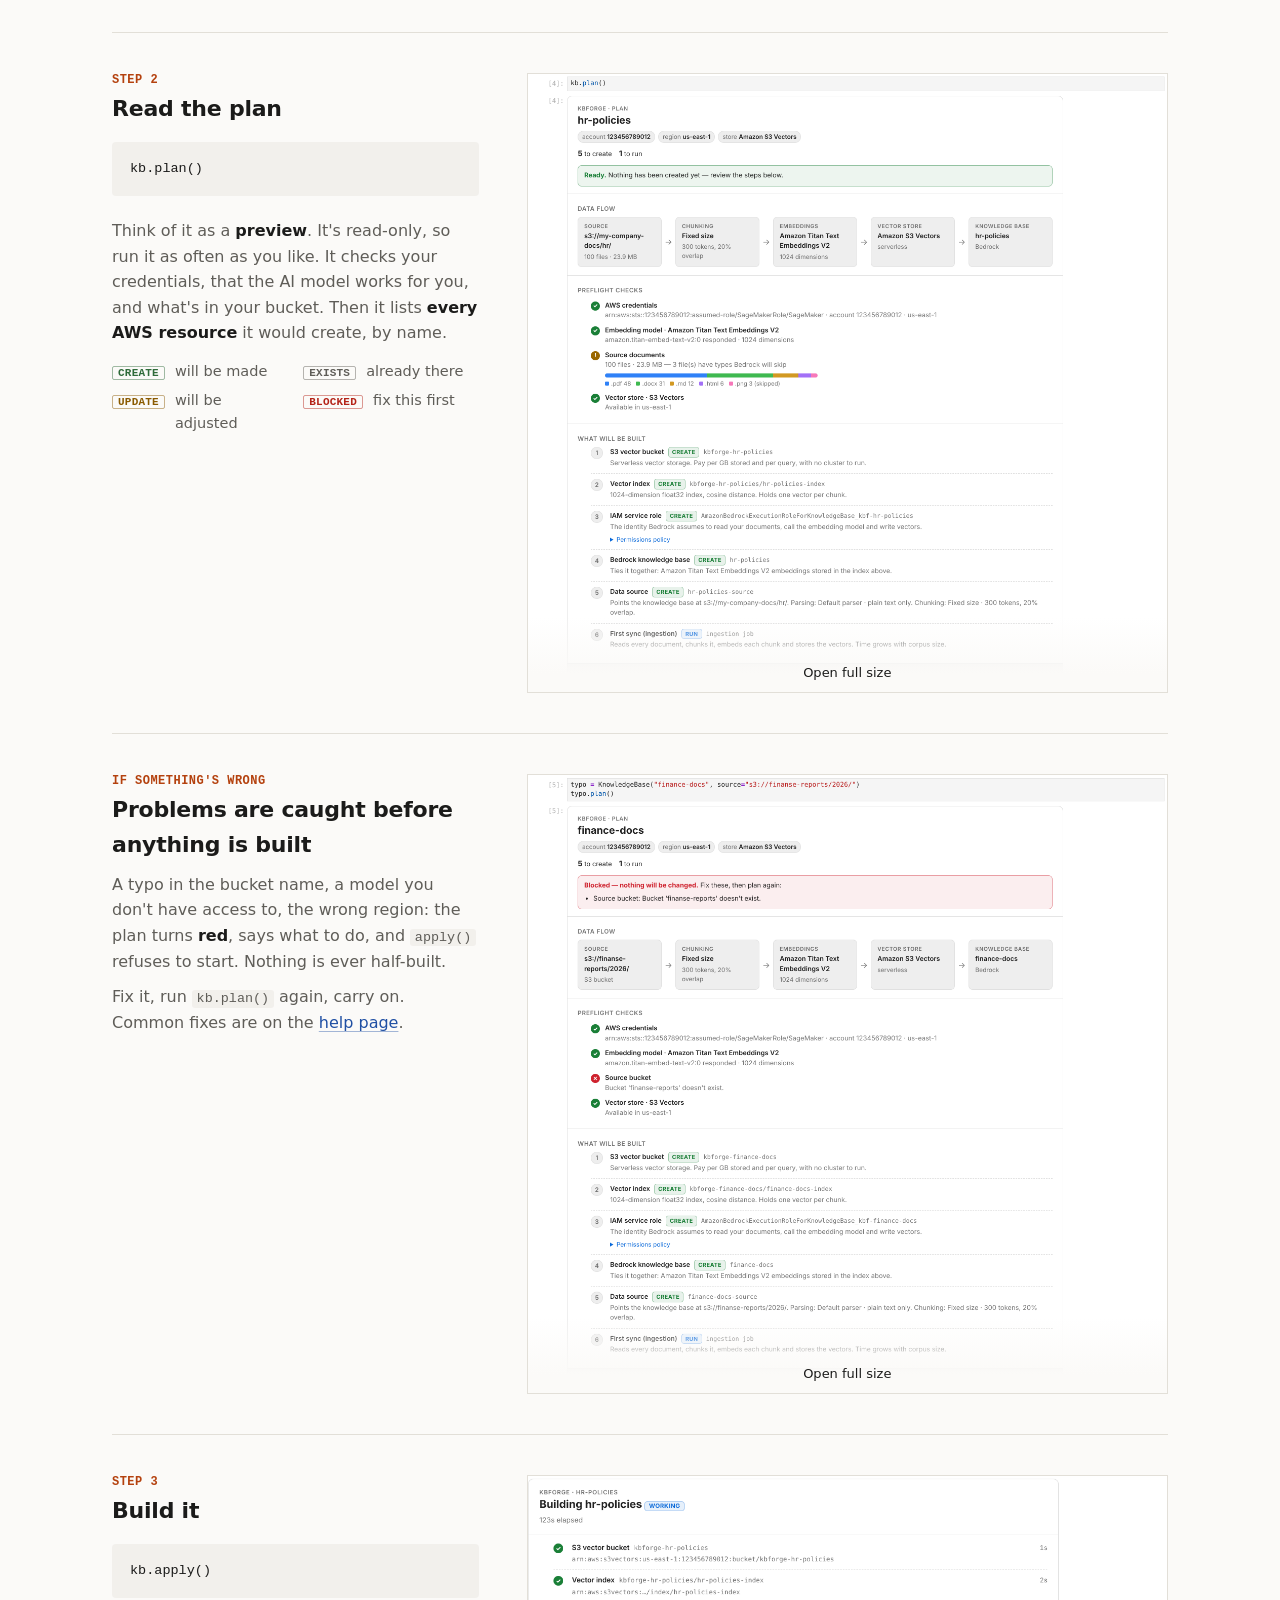
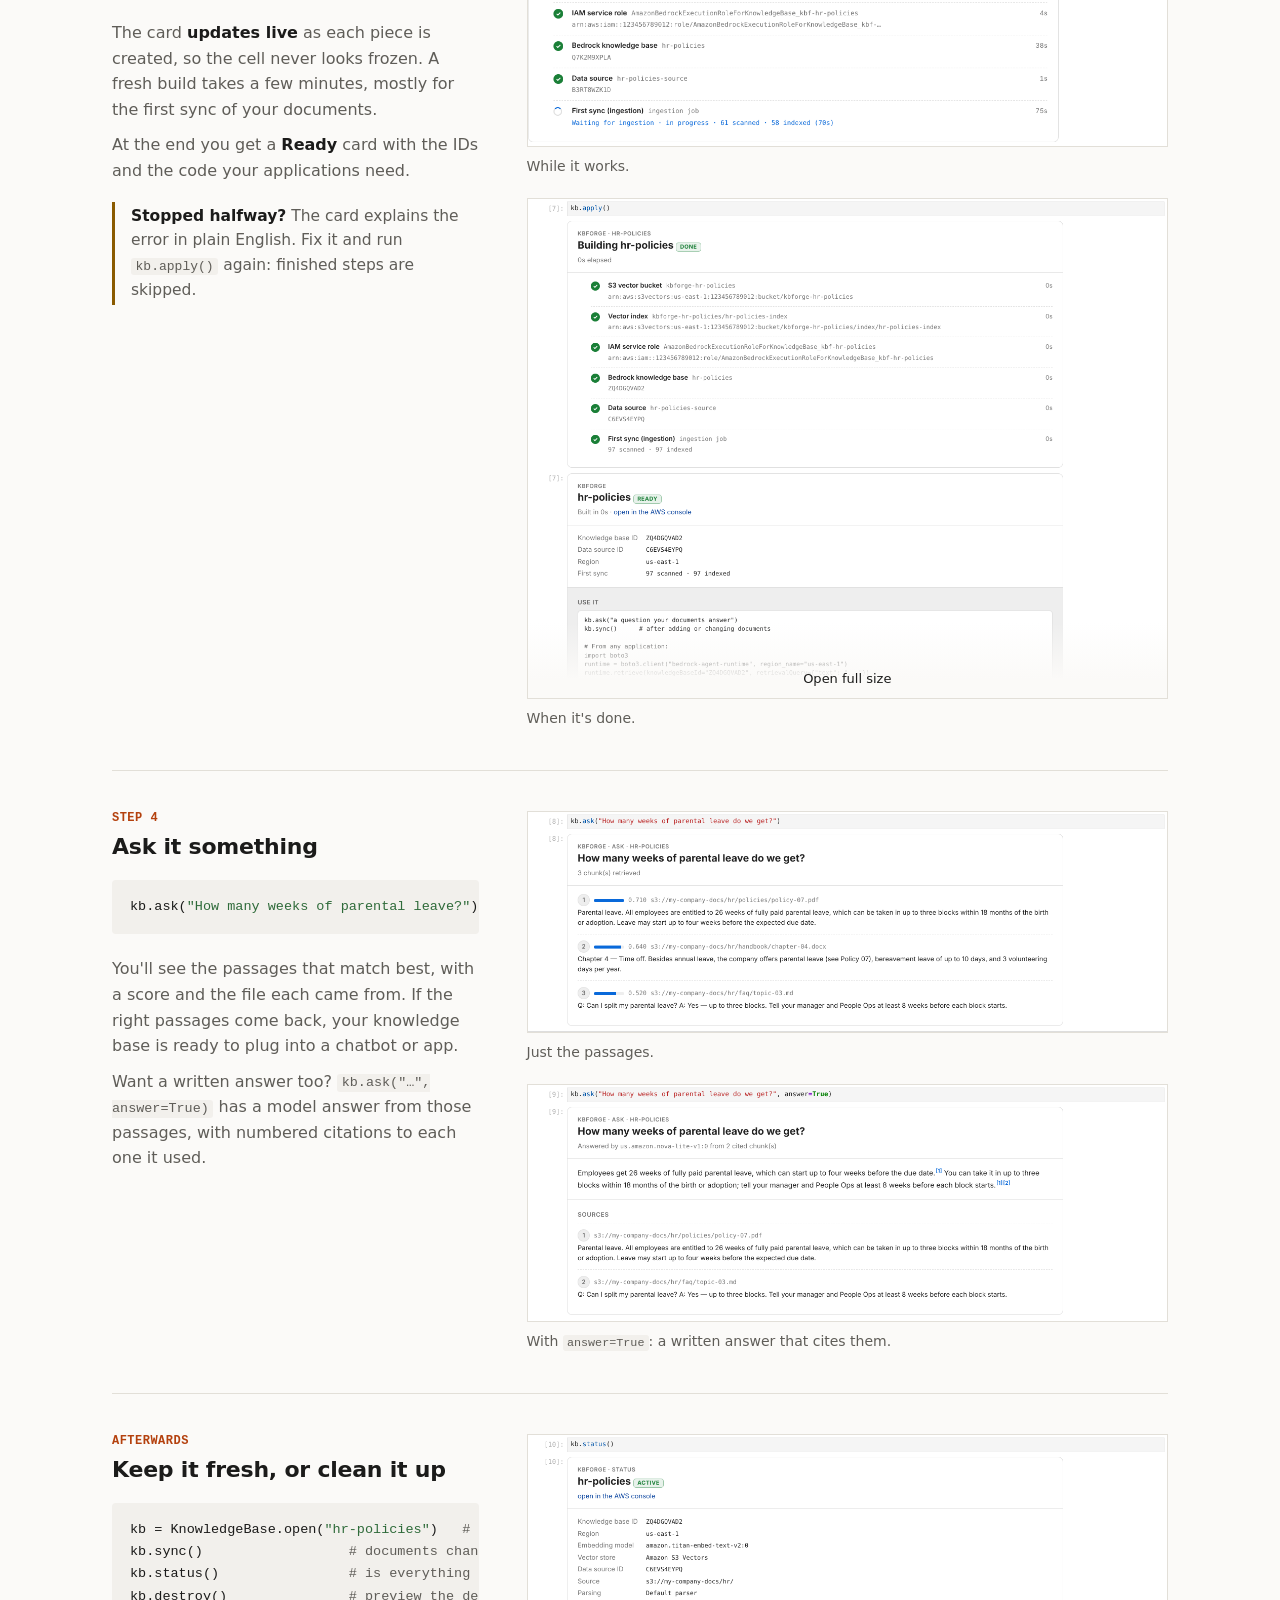
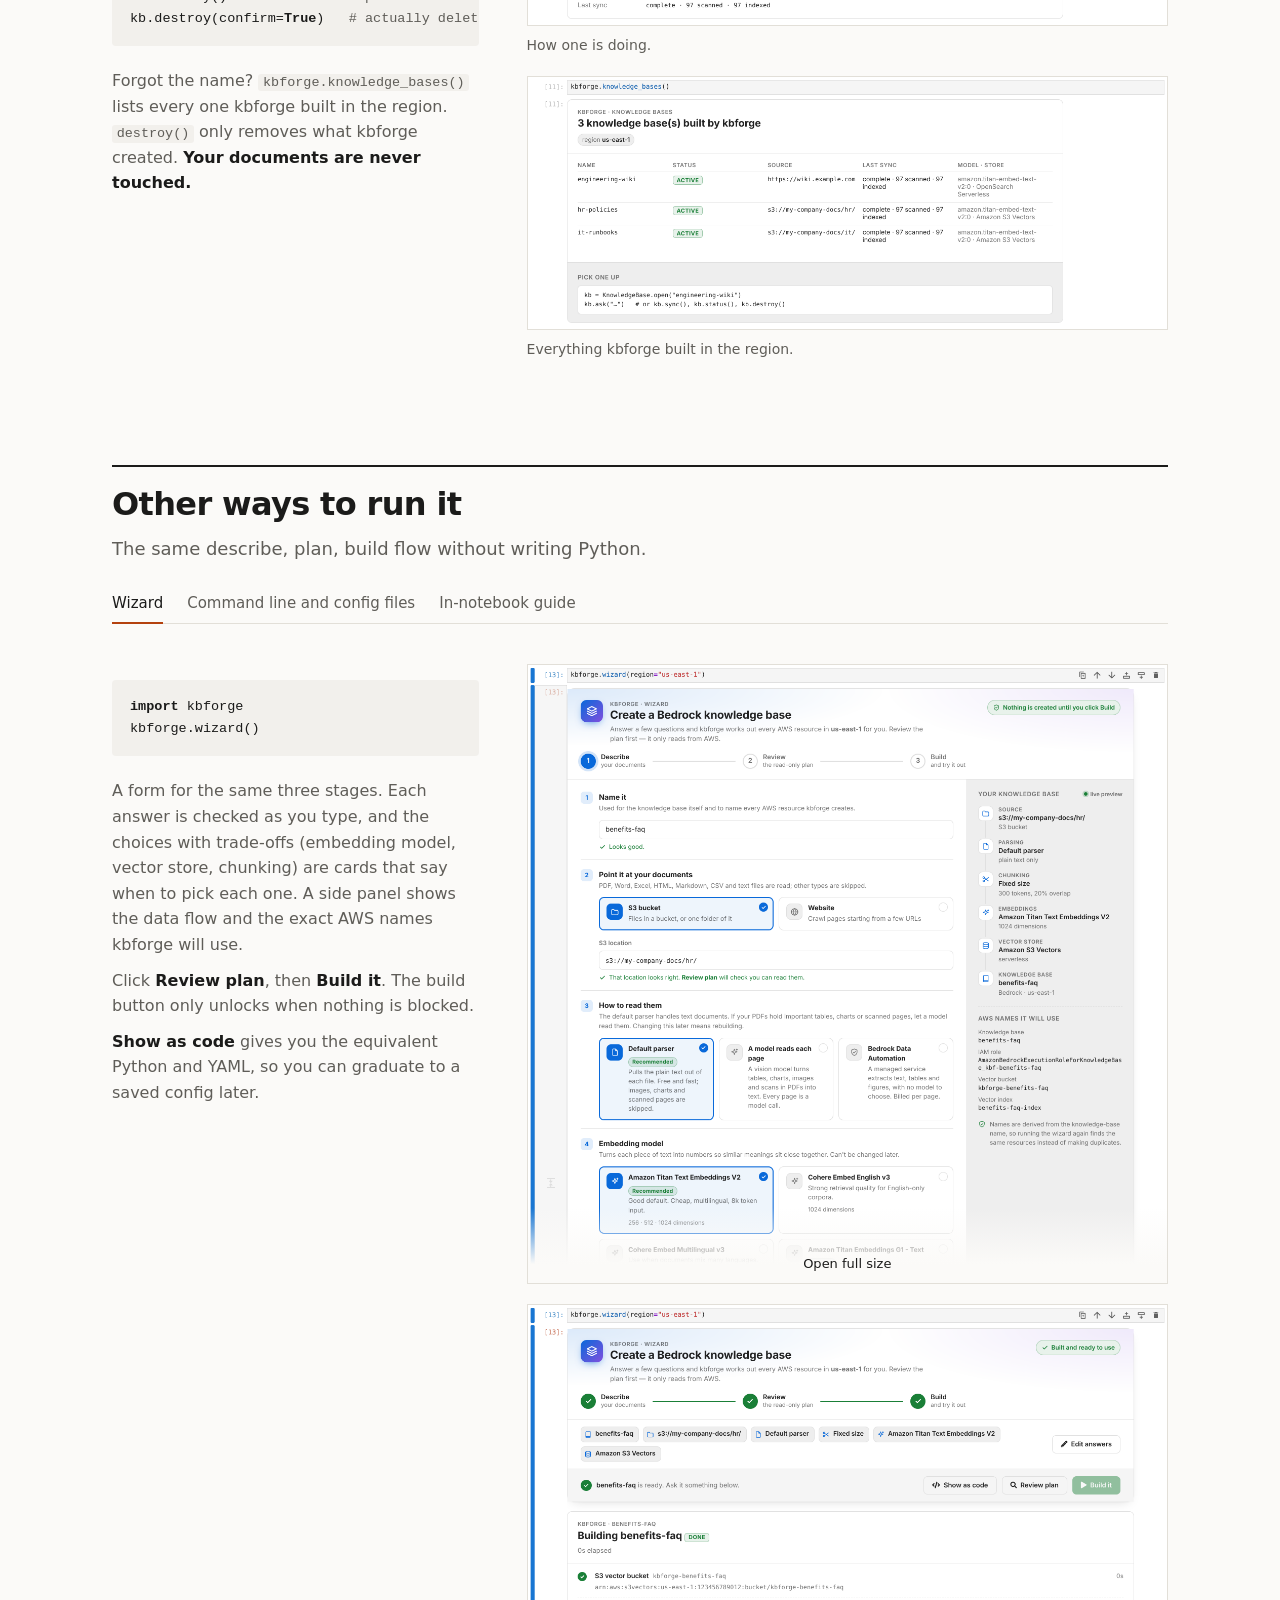
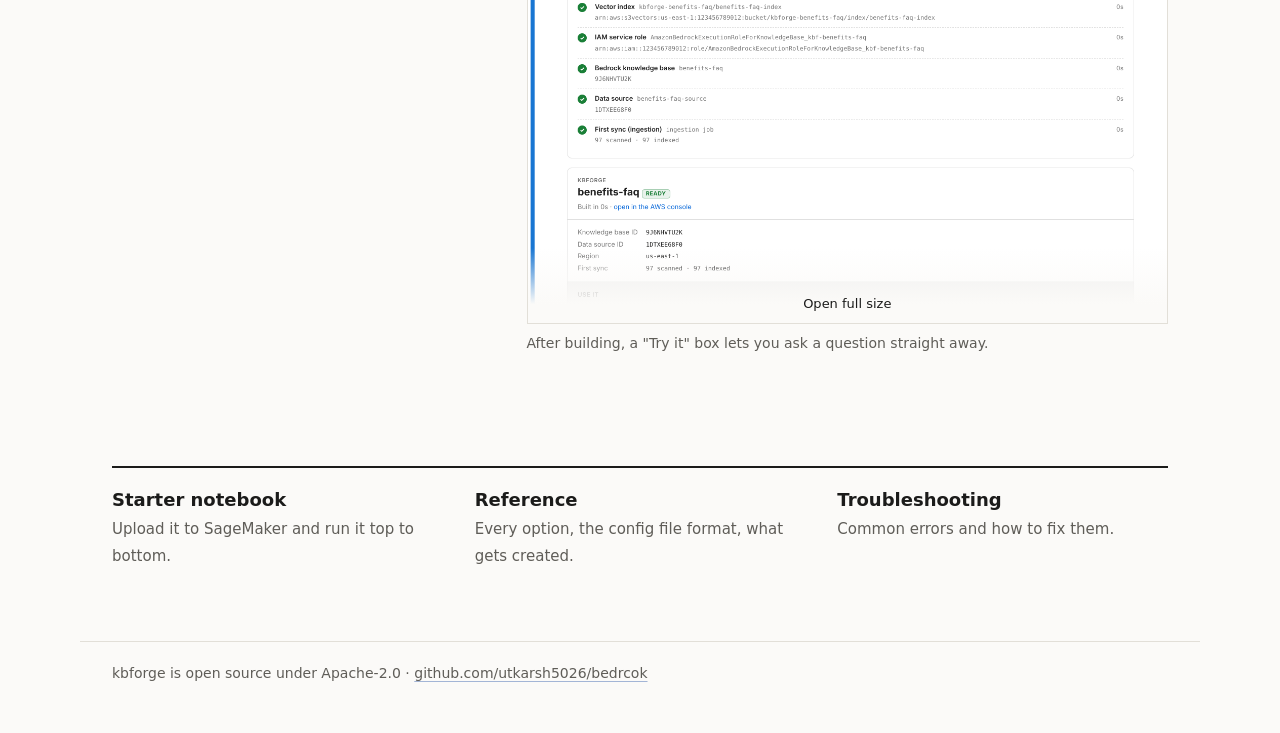
==== commit 21c022c0: "Install every dependency with a plain `pip install kbforge` ipython, ipywidgets, opensearch-py and r" ====
--- a/docs/index.html
+++ b/docs/index.html
@@ -37,7 +37,7 @@
   <div class="wrap">
     <h1>Build an Amazon Bedrock knowledge base from a notebook.</h1>
     <p class="lead">Describe what you want in one line of Python. kbforge checks your setup, shows you exactly what it will create, and builds it only when you say so.</p>
-<pre><code>%pip install -q "kbforge[notebook] @ git+https://github.com/utkarsh5026/bedrcok.git"</code></pre>
+<pre><code>%pip install -q "kbforge @ git+https://github.com/utkarsh5026/bedrcok.git"</code></pre>
 
     <div class="player" id="tour">
       <div class="screen" data-demo="autoplay"></div>
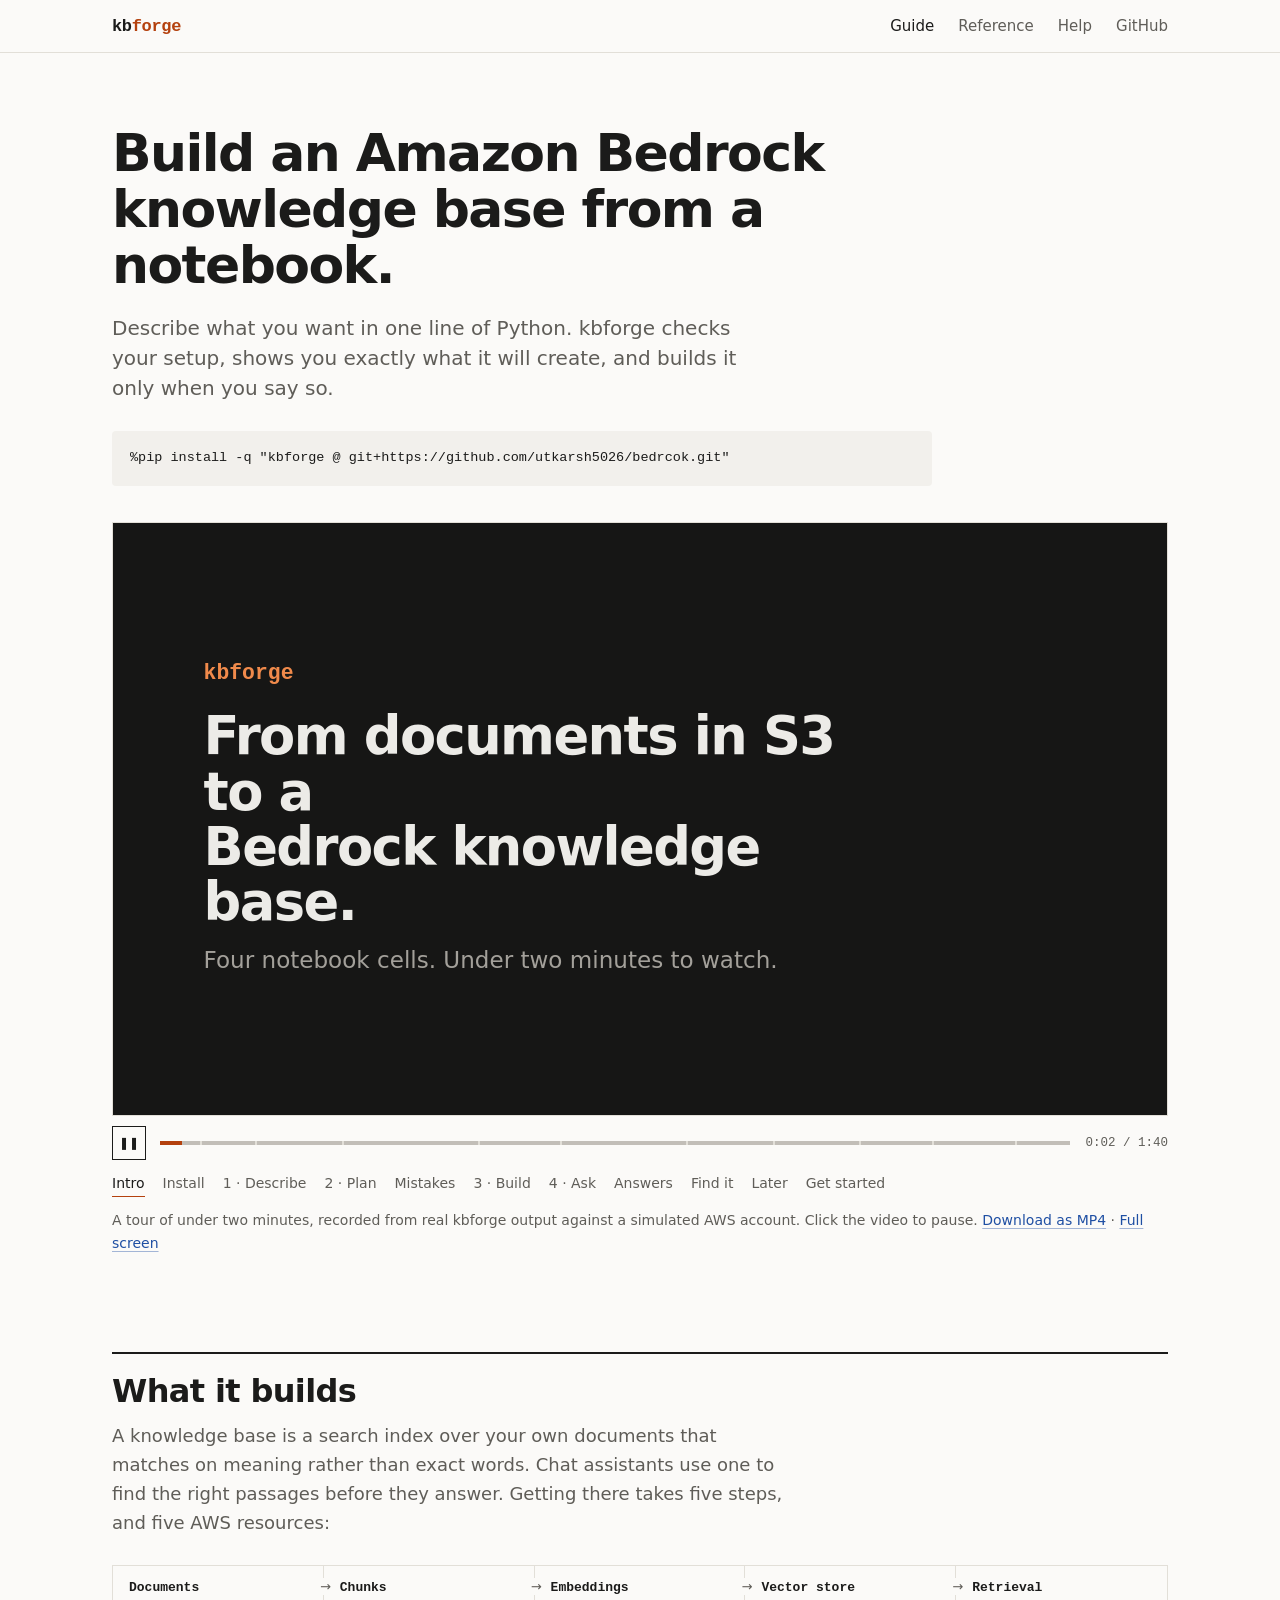
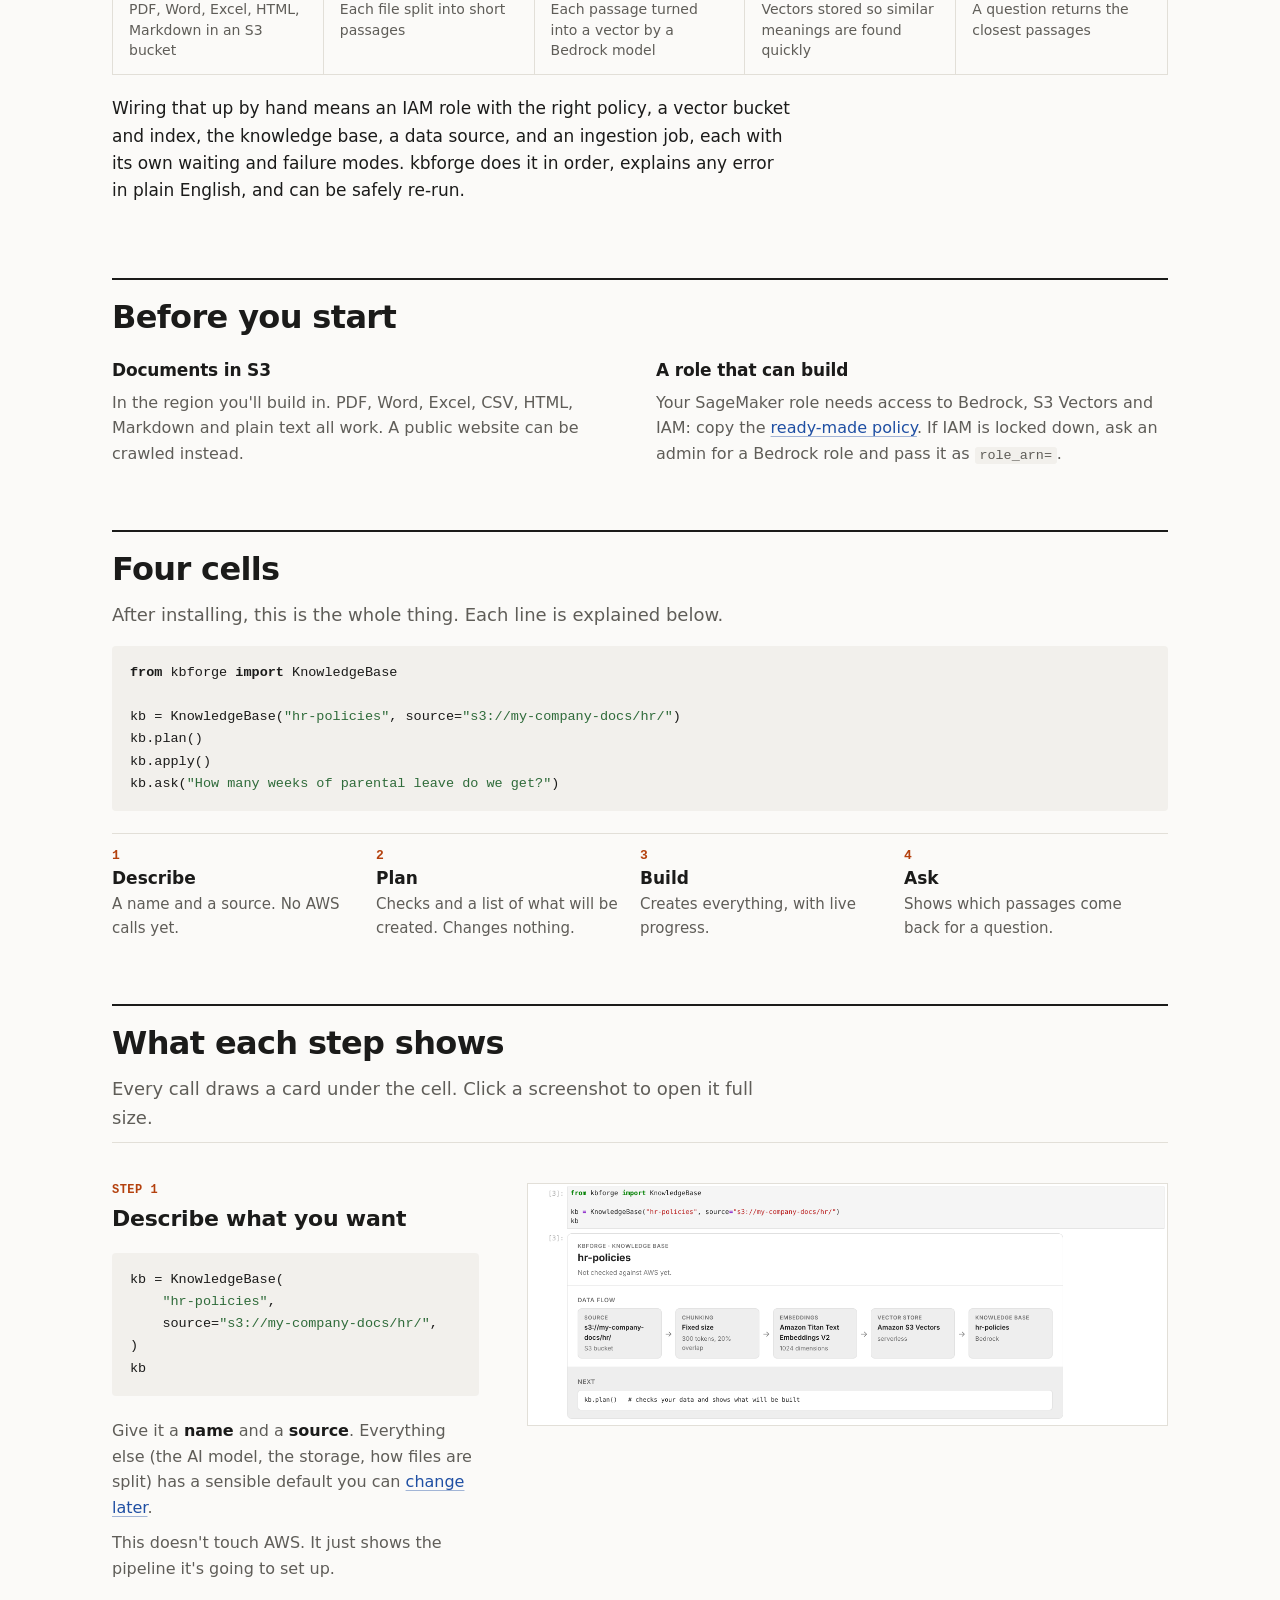
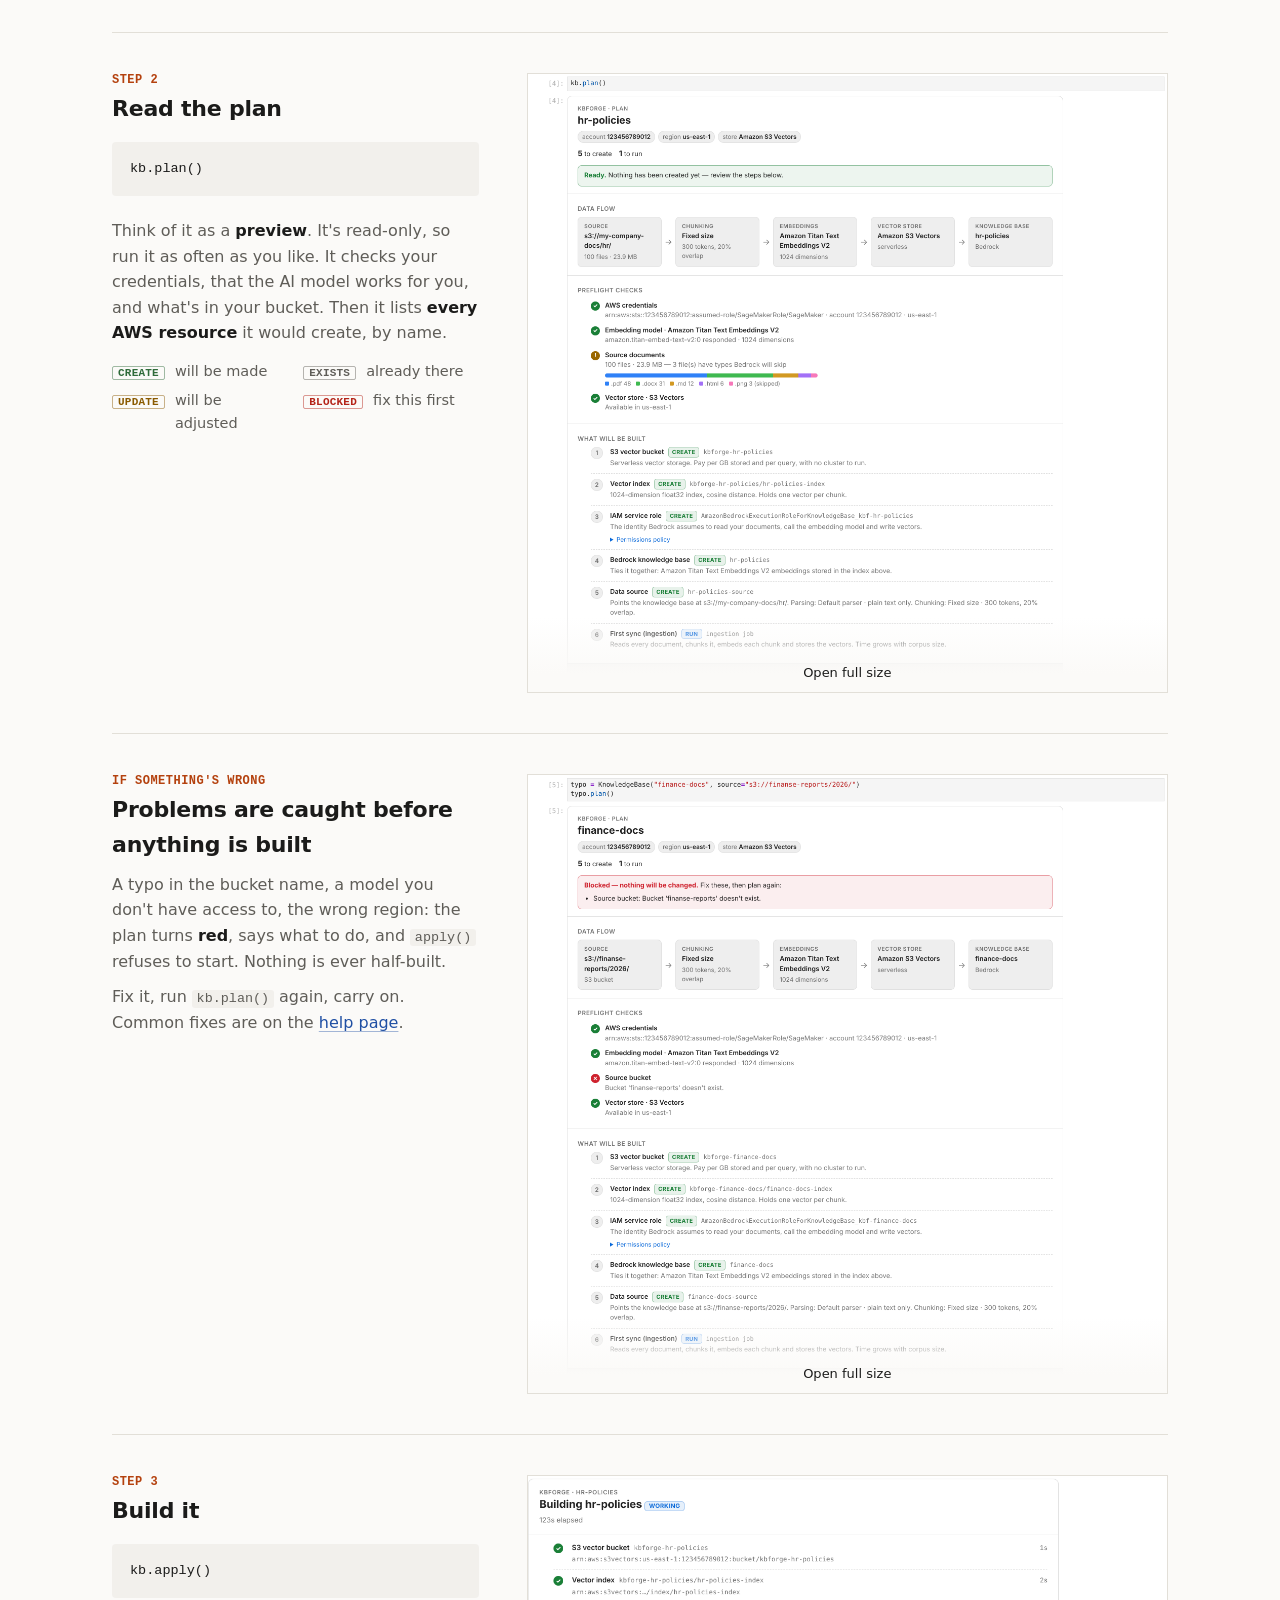
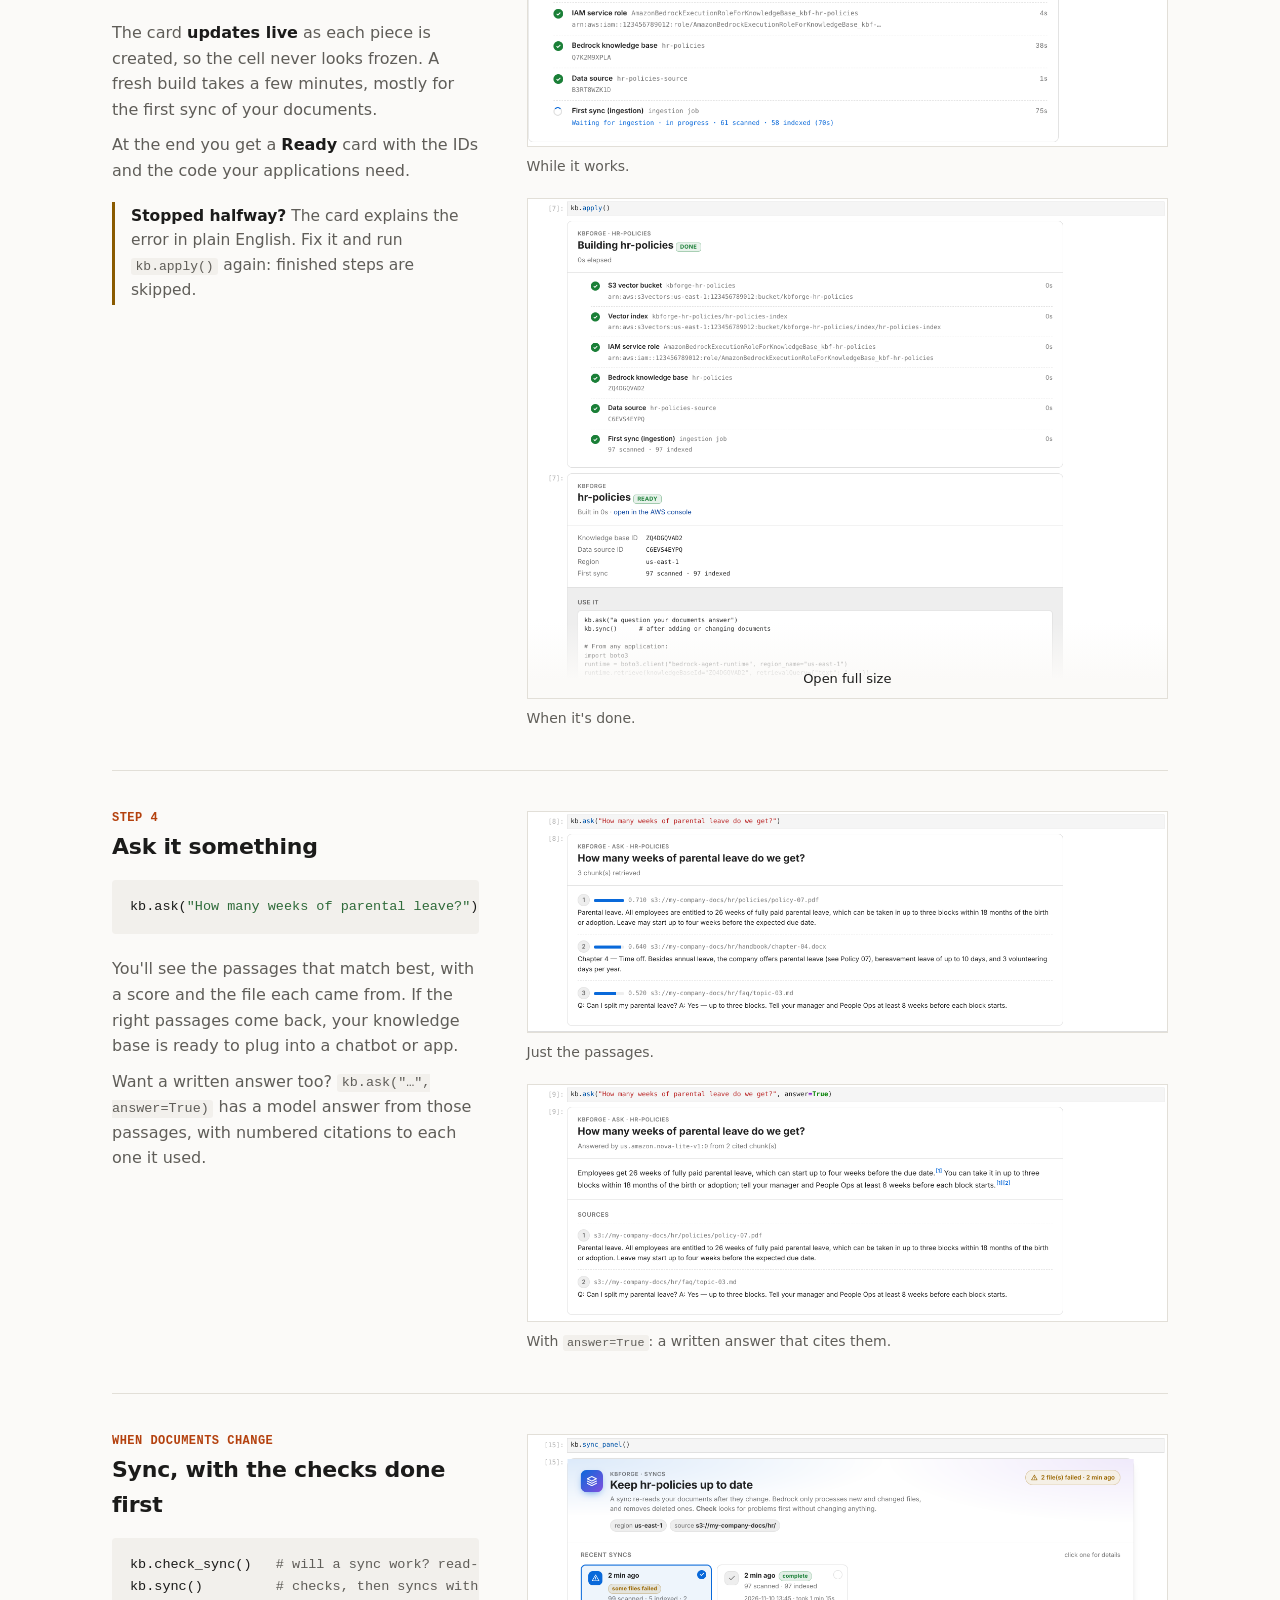
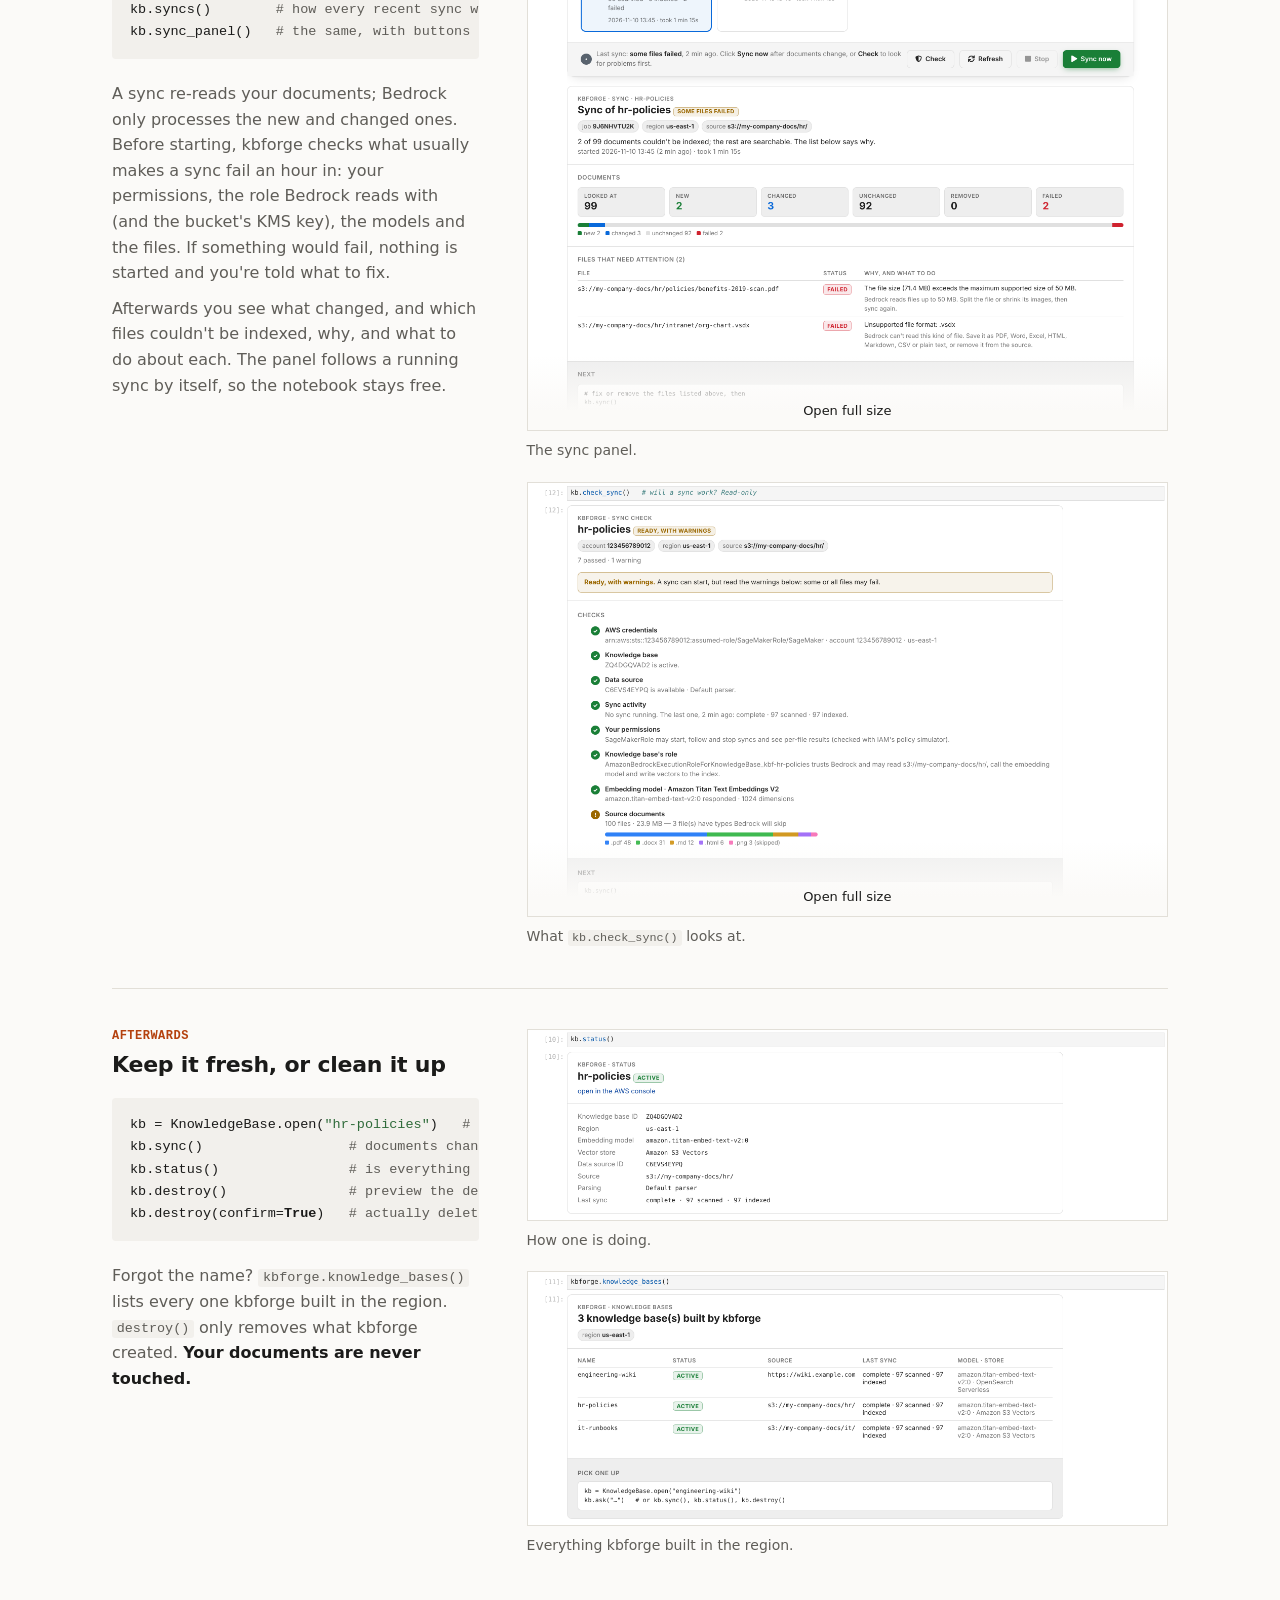
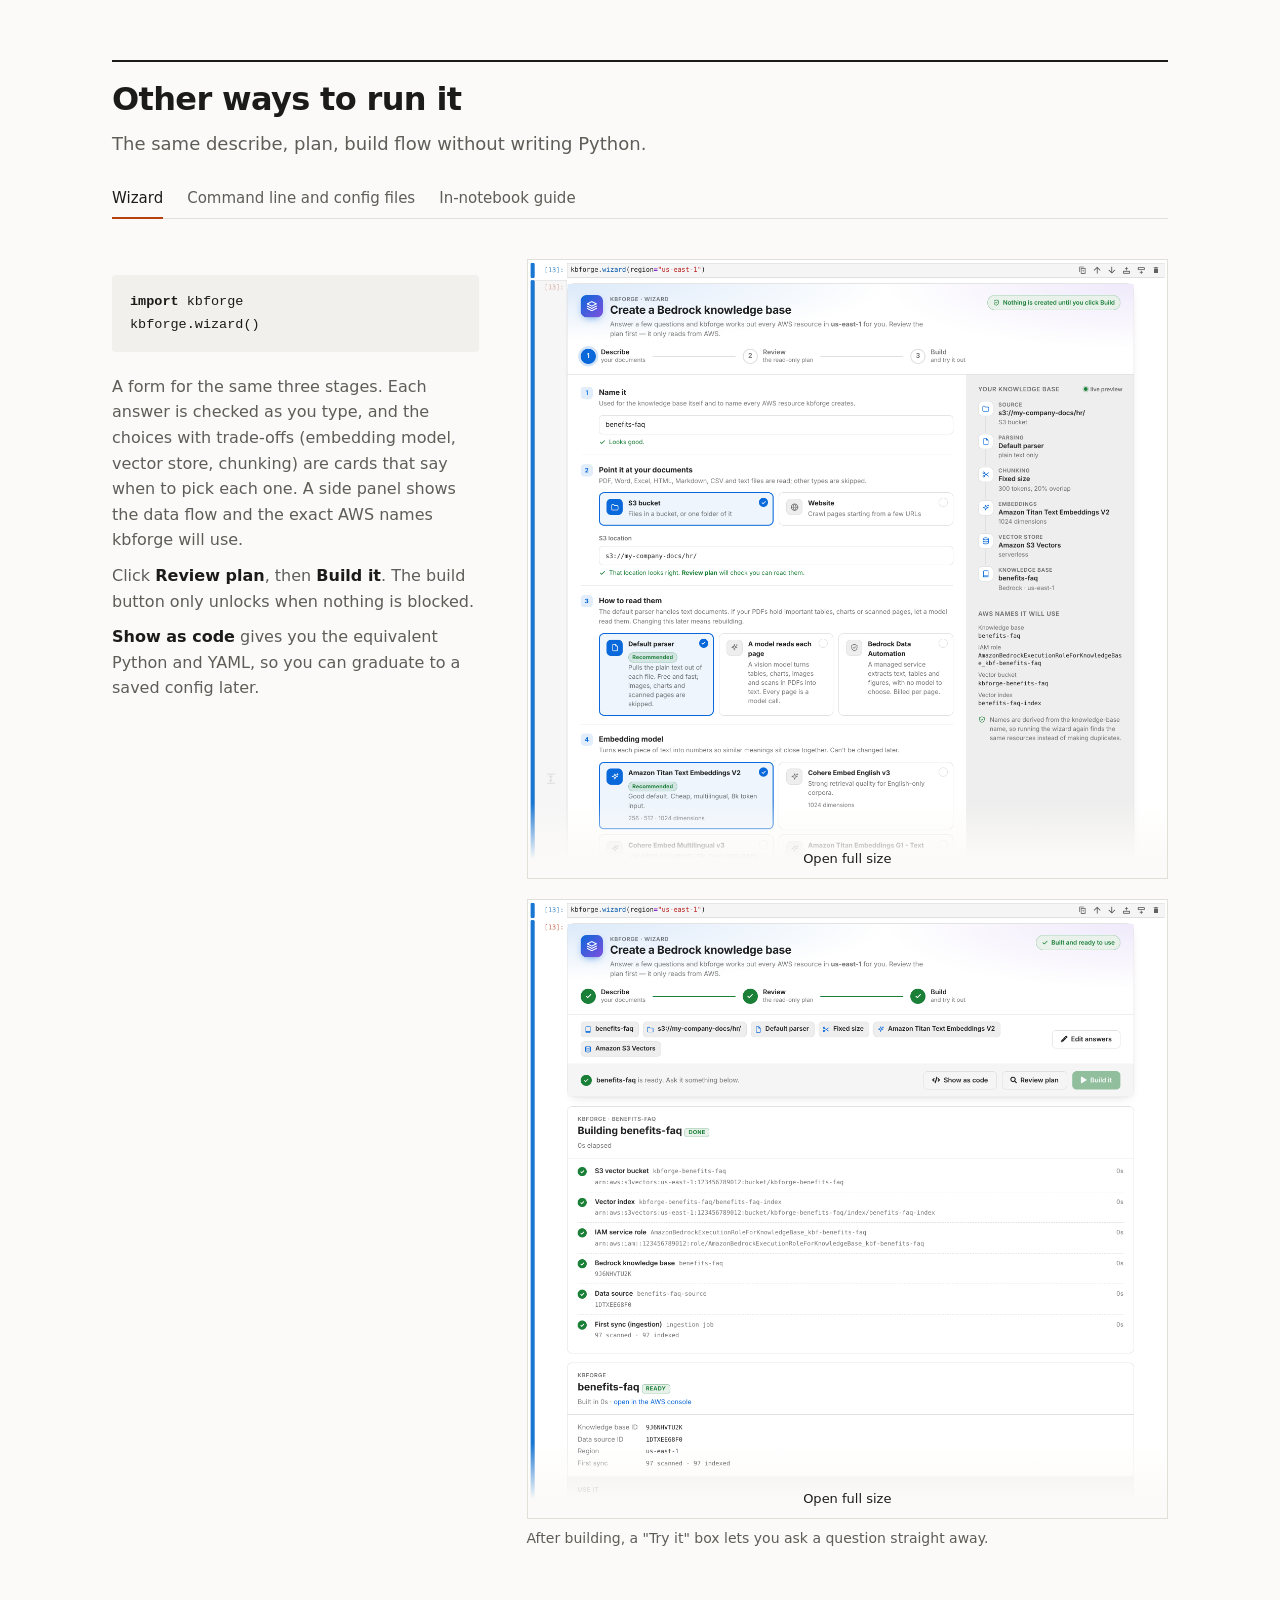
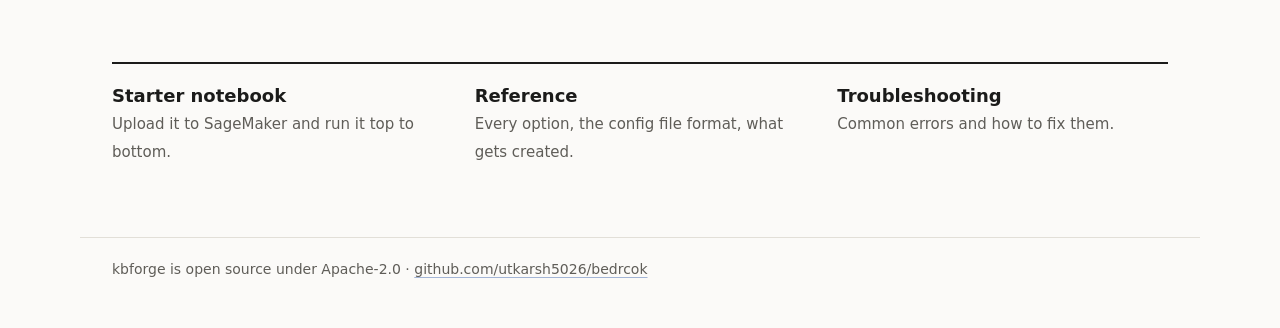
==== commit 5fa96437: "Add a UI for syncs (ingestion jobs), with permission checks before each sync Syncing used to be one " ====
--- a/docs/index.html
+++ b/docs/index.html
@@ -167,6 +167,23 @@
       </div>
     </div>
 
+    <div class="row" id="sync">
+      <div class="text">
+        <div class="num">When documents change</div>
+        <h3>Sync, with the checks done first</h3>
+<pre><code>kb.check_sync()   <span class="c"># will a sync work? read-only</span>
+kb.sync()         <span class="c"># checks, then syncs with live progress</span>
+kb.syncs()        <span class="c"># how every recent sync went</span>
+kb.sync_panel()   <span class="c"># the same, with buttons</span></code></pre>
+        <p>A sync re-reads your documents; Bedrock only processes the new and changed ones. Before starting, kbforge checks what usually makes a sync fail an hour in: your permissions, the role Bedrock reads with (and the bucket's KMS key), the models and the files. If something would fail, nothing is started and you're told what to fix.</p>
+        <p>Afterwards you see what changed, and which files couldn't be indexed, why, and what to do about each. The panel follows a running sync by itself, so the notebook stays free.</p>
+      </div>
+      <div>
+        <figure class="shot tall"><a href="assets/screens/sync-panel.png"><picture><source media="(prefers-color-scheme: dark)" srcset="assets/screens/sync-panel-dark.png"><img src="assets/screens/sync-panel.png" alt="The sync panel: a header saying two files failed, the recent syncs as clickable cards, Check, Refresh, Stop and Sync now buttons, and the latest sync's counts and failed files with advice" loading="lazy" width="2524" height="2352"></picture></a><figcaption>The sync panel.</figcaption></figure>
+        <figure class="shot tall"><a href="assets/screens/sync-check.png"><picture><source media="(prefers-color-scheme: dark)" srcset="assets/screens/sync-check-dark.png"><img src="assets/screens/sync-check.png" alt="Sync check card: credentials, knowledge base, data source, sync activity, your permissions, the knowledge base's role, the embedding model and the source documents" loading="lazy" width="2524" height="1710"></picture></a><figcaption>What <code>kb.check_sync()</code> looks at.</figcaption></figure>
+      </div>
+    </div>
+
     <div class="row" id="later">
       <div class="text">
         <div class="num">Afterwards</div>
